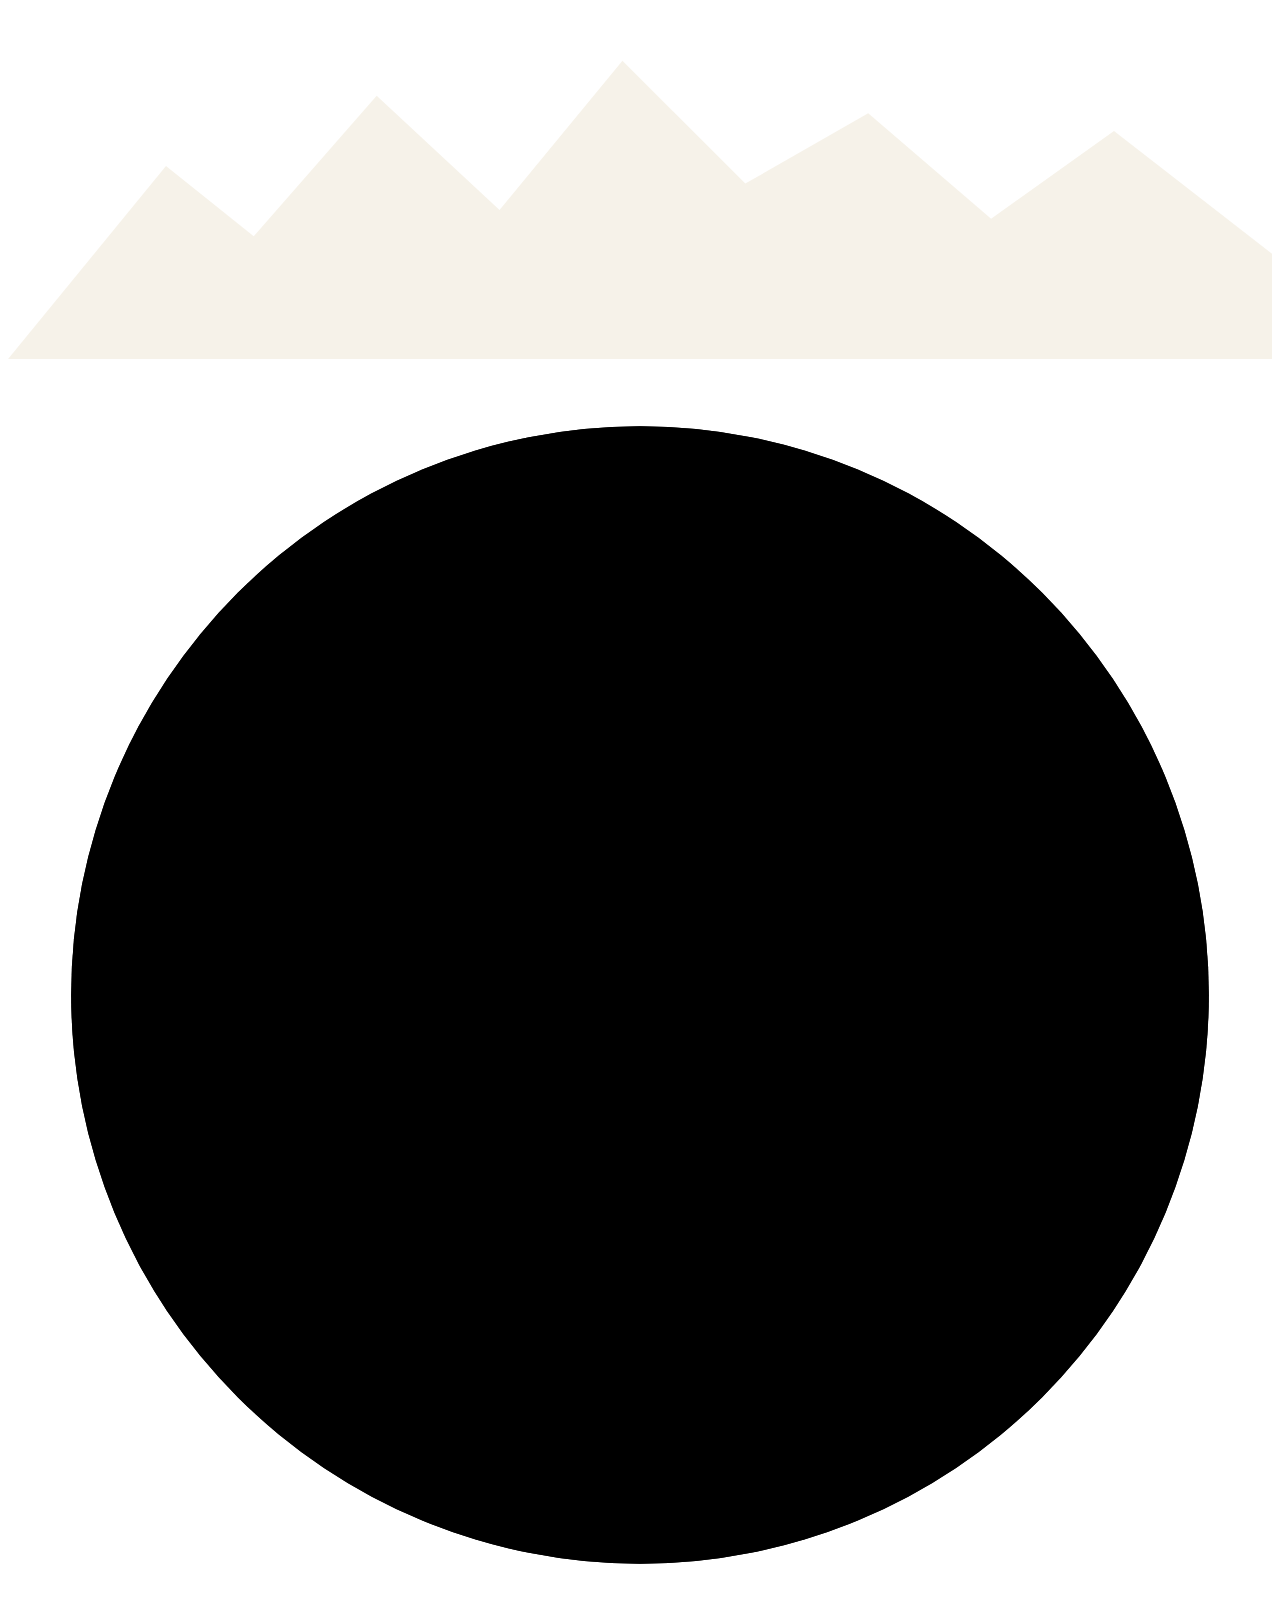
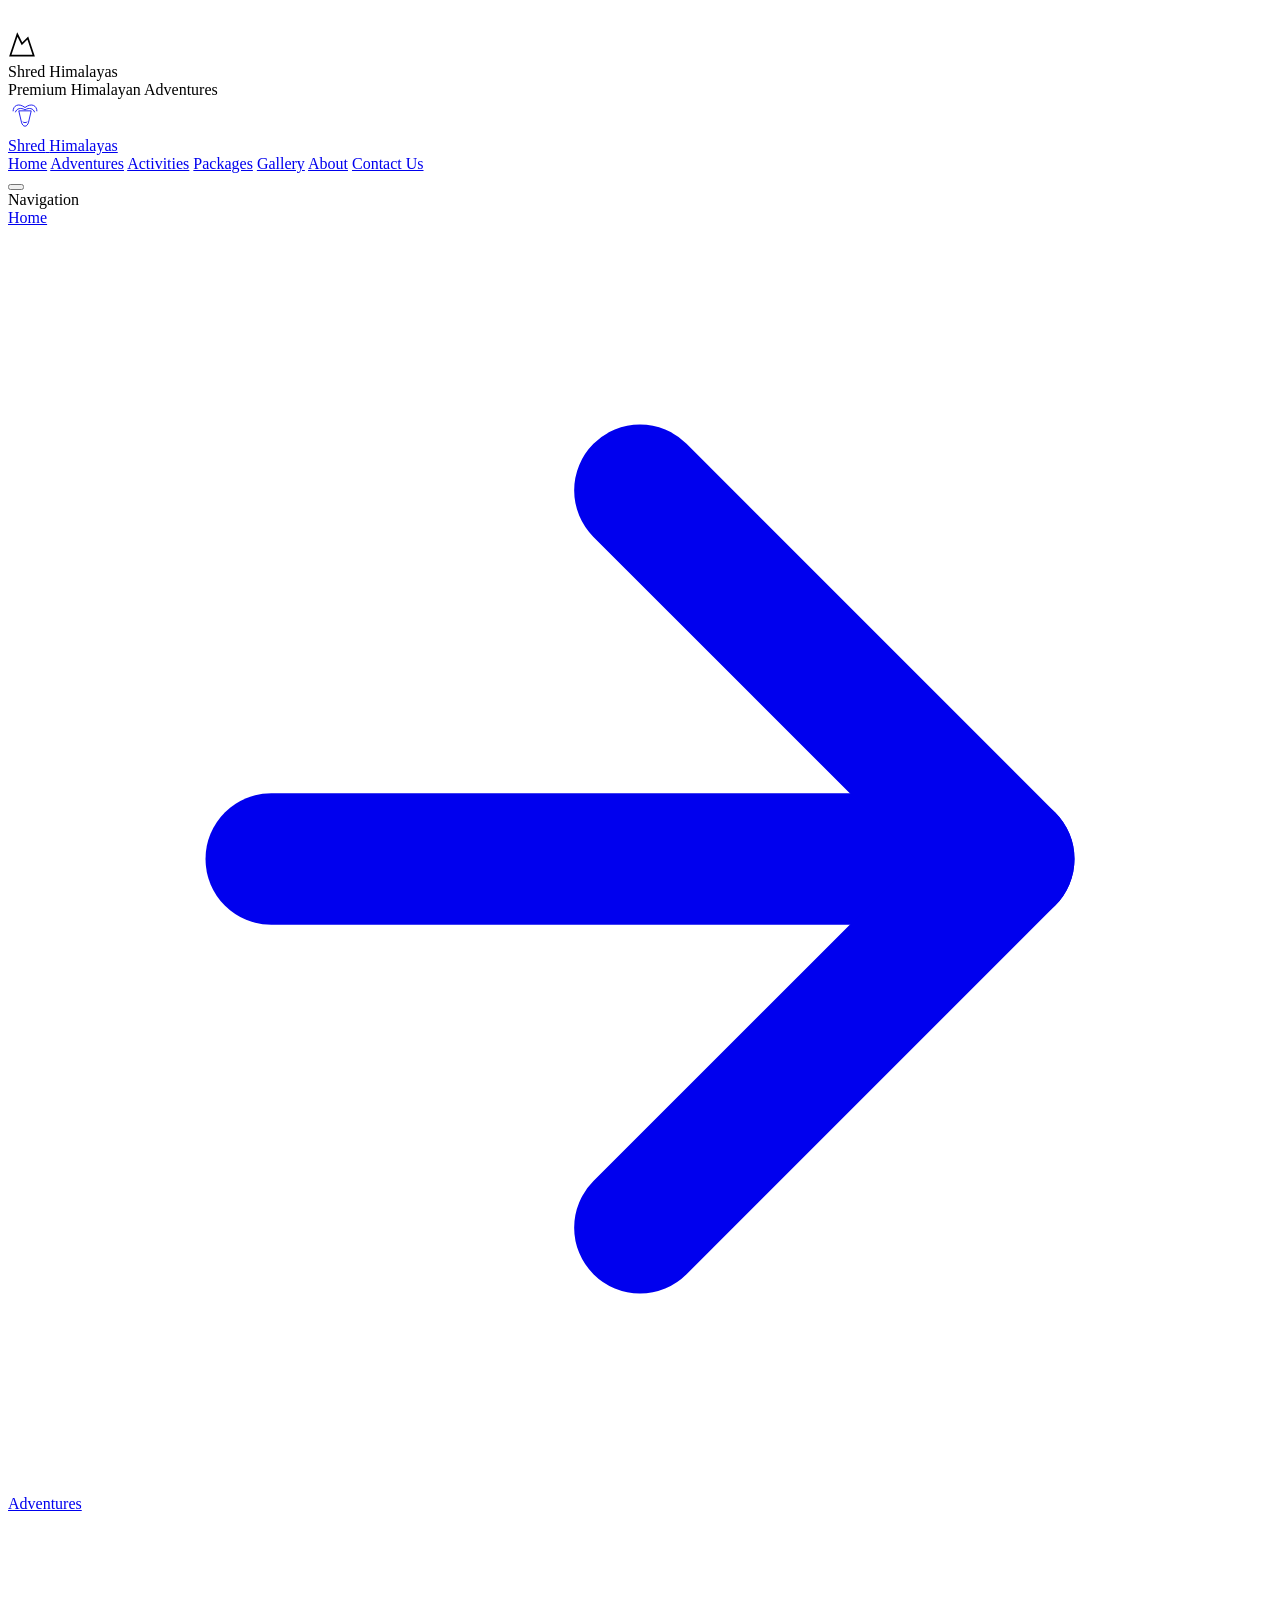
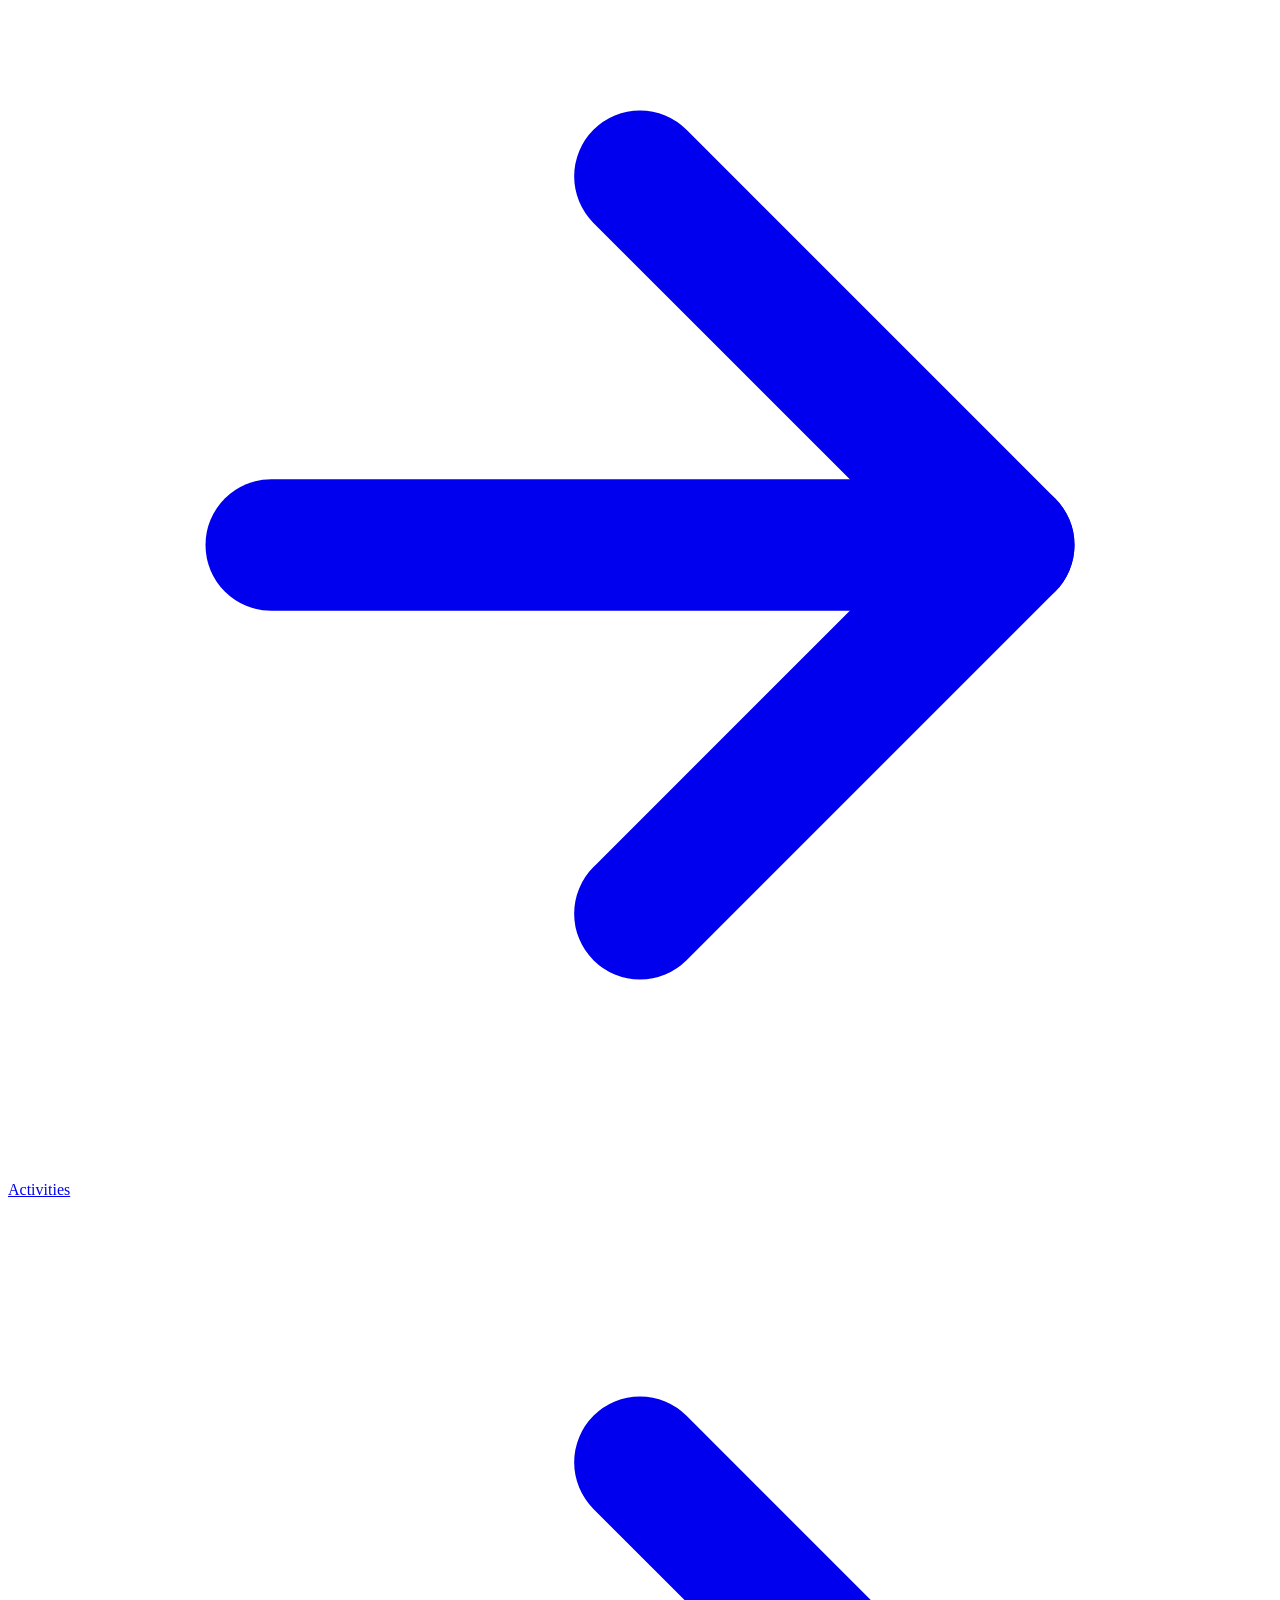
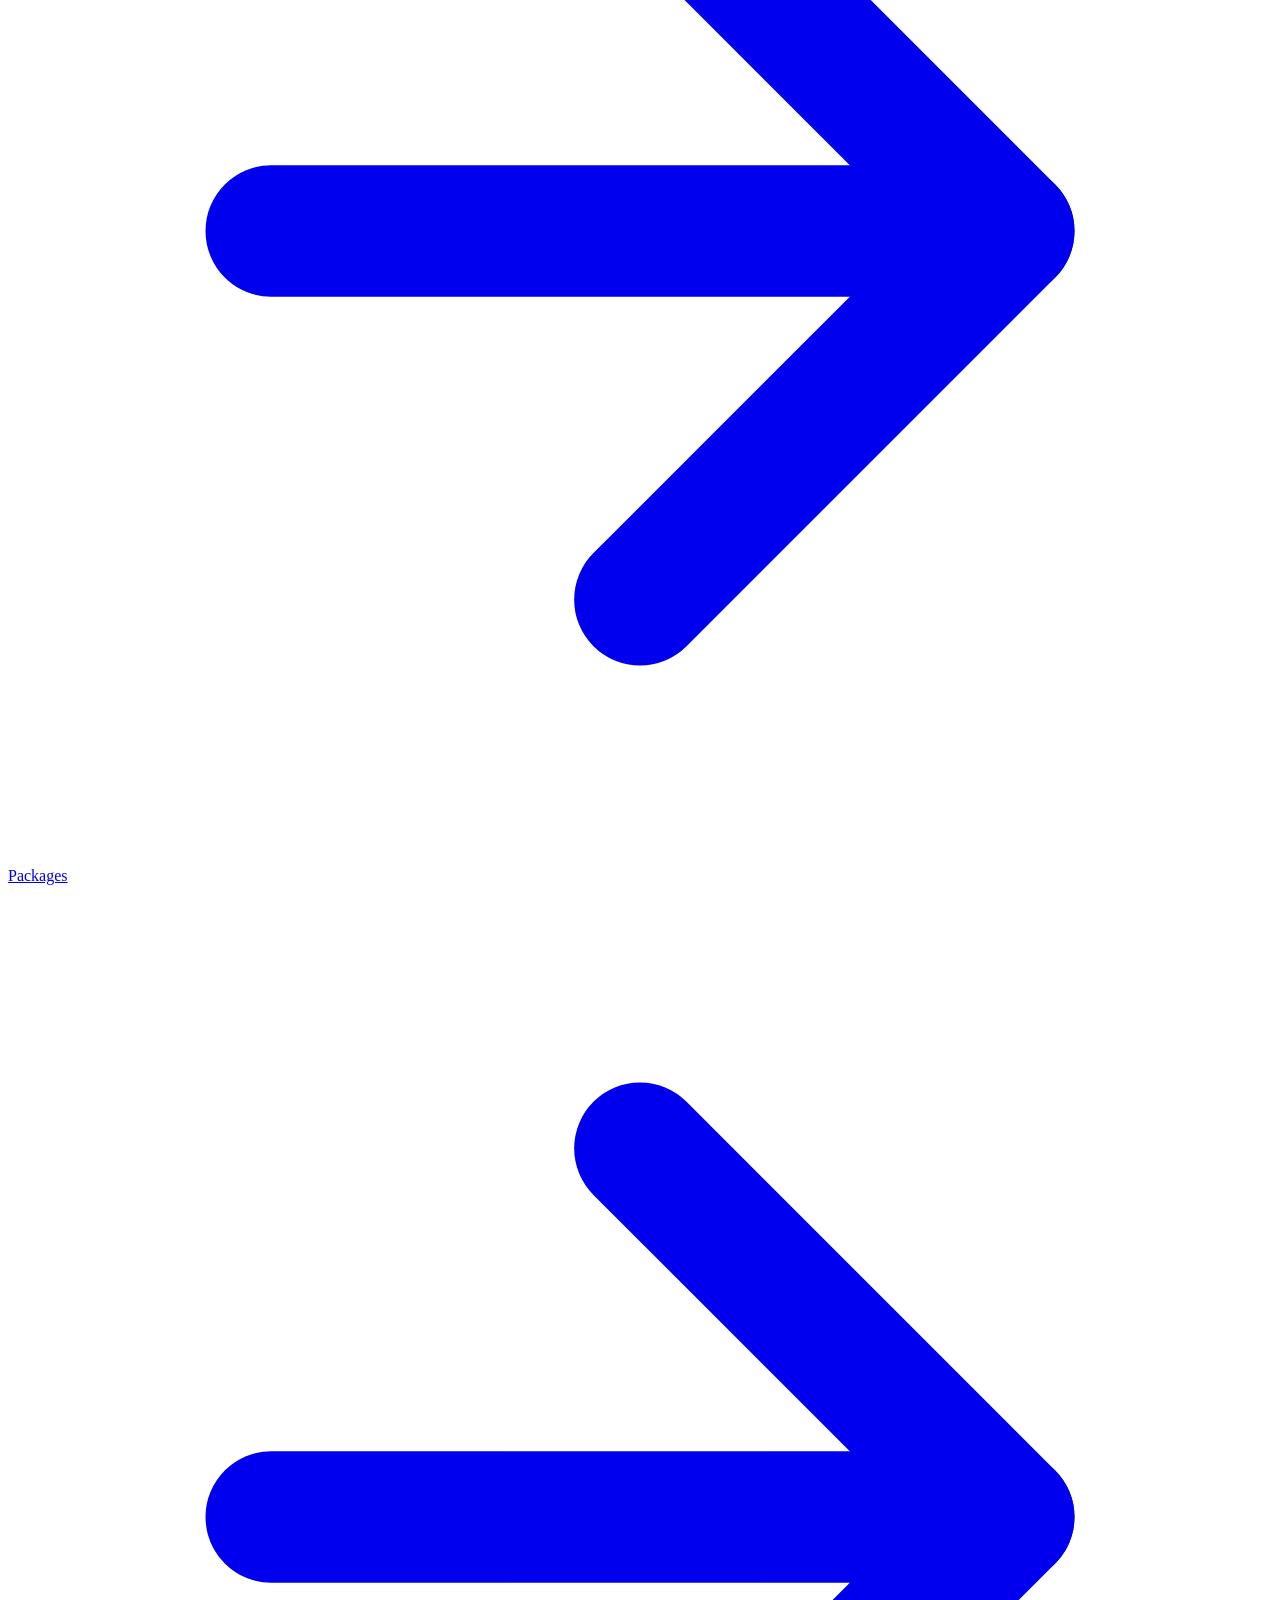
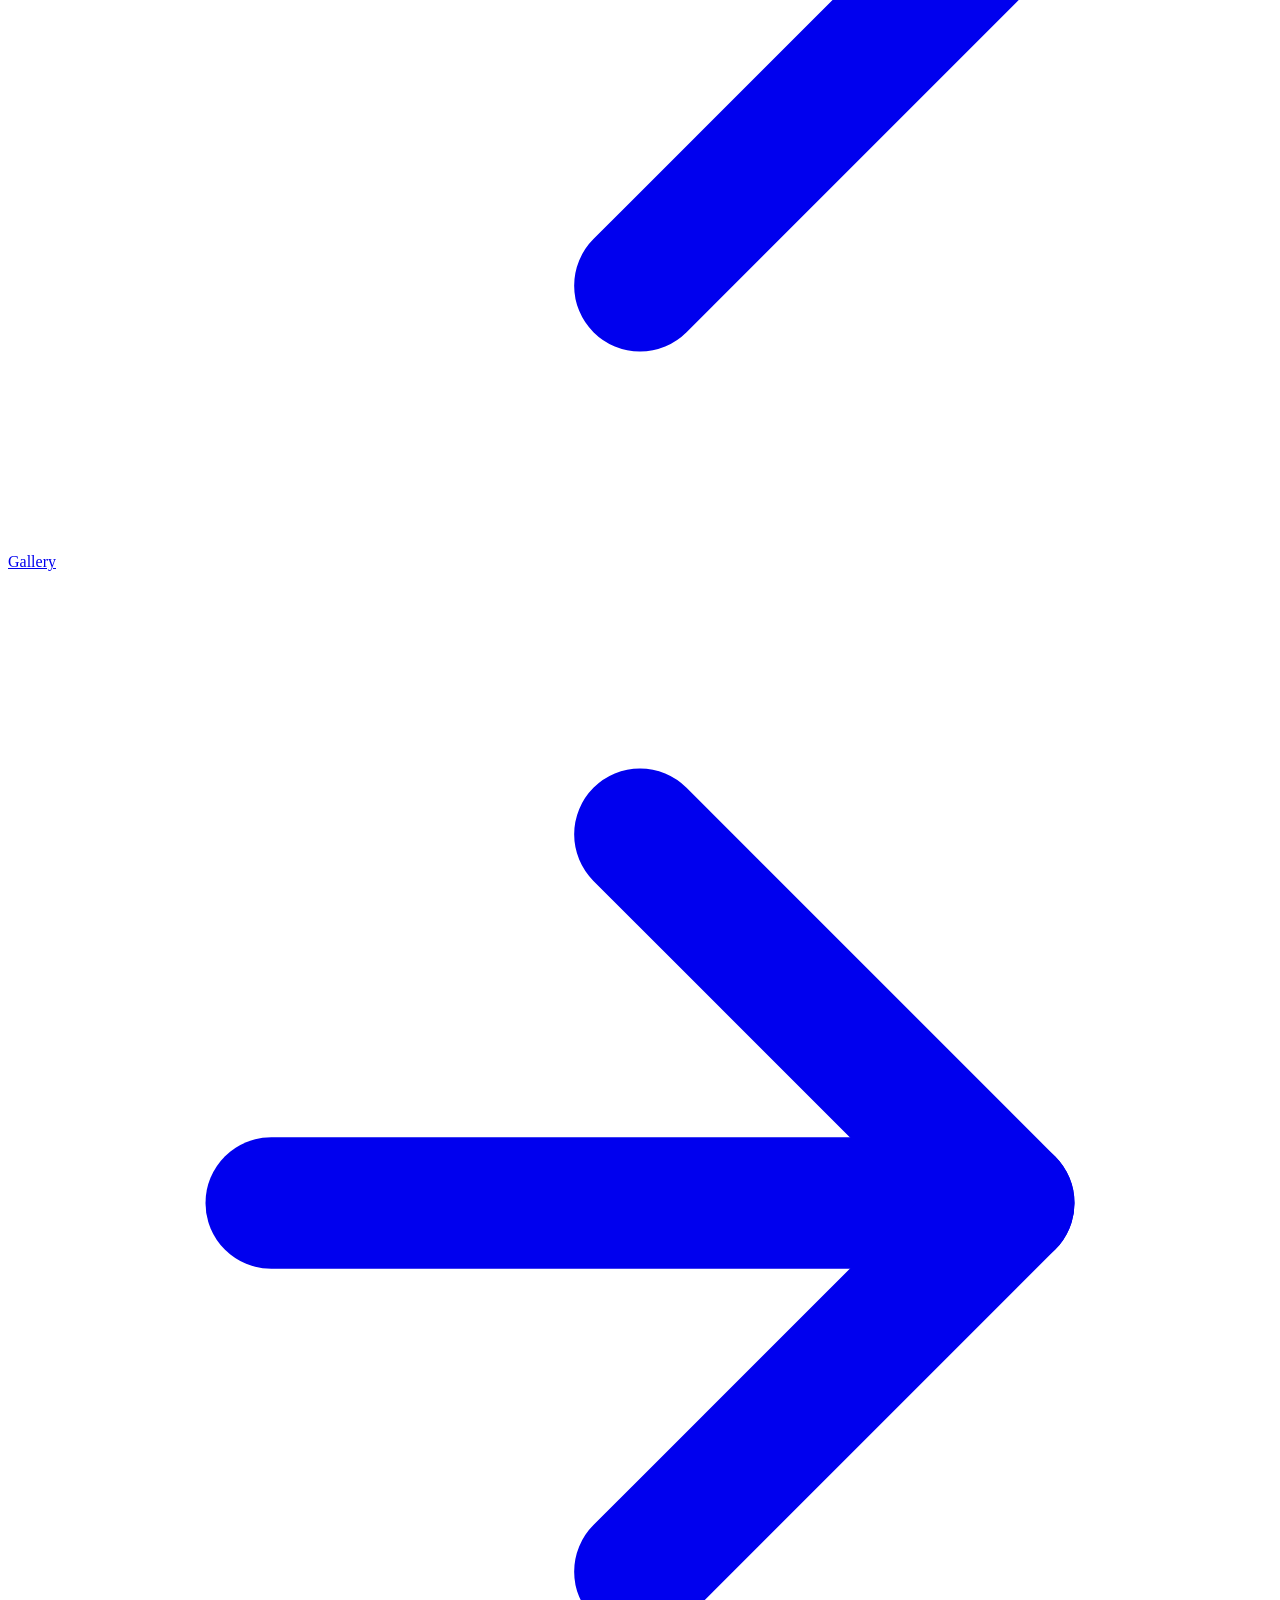
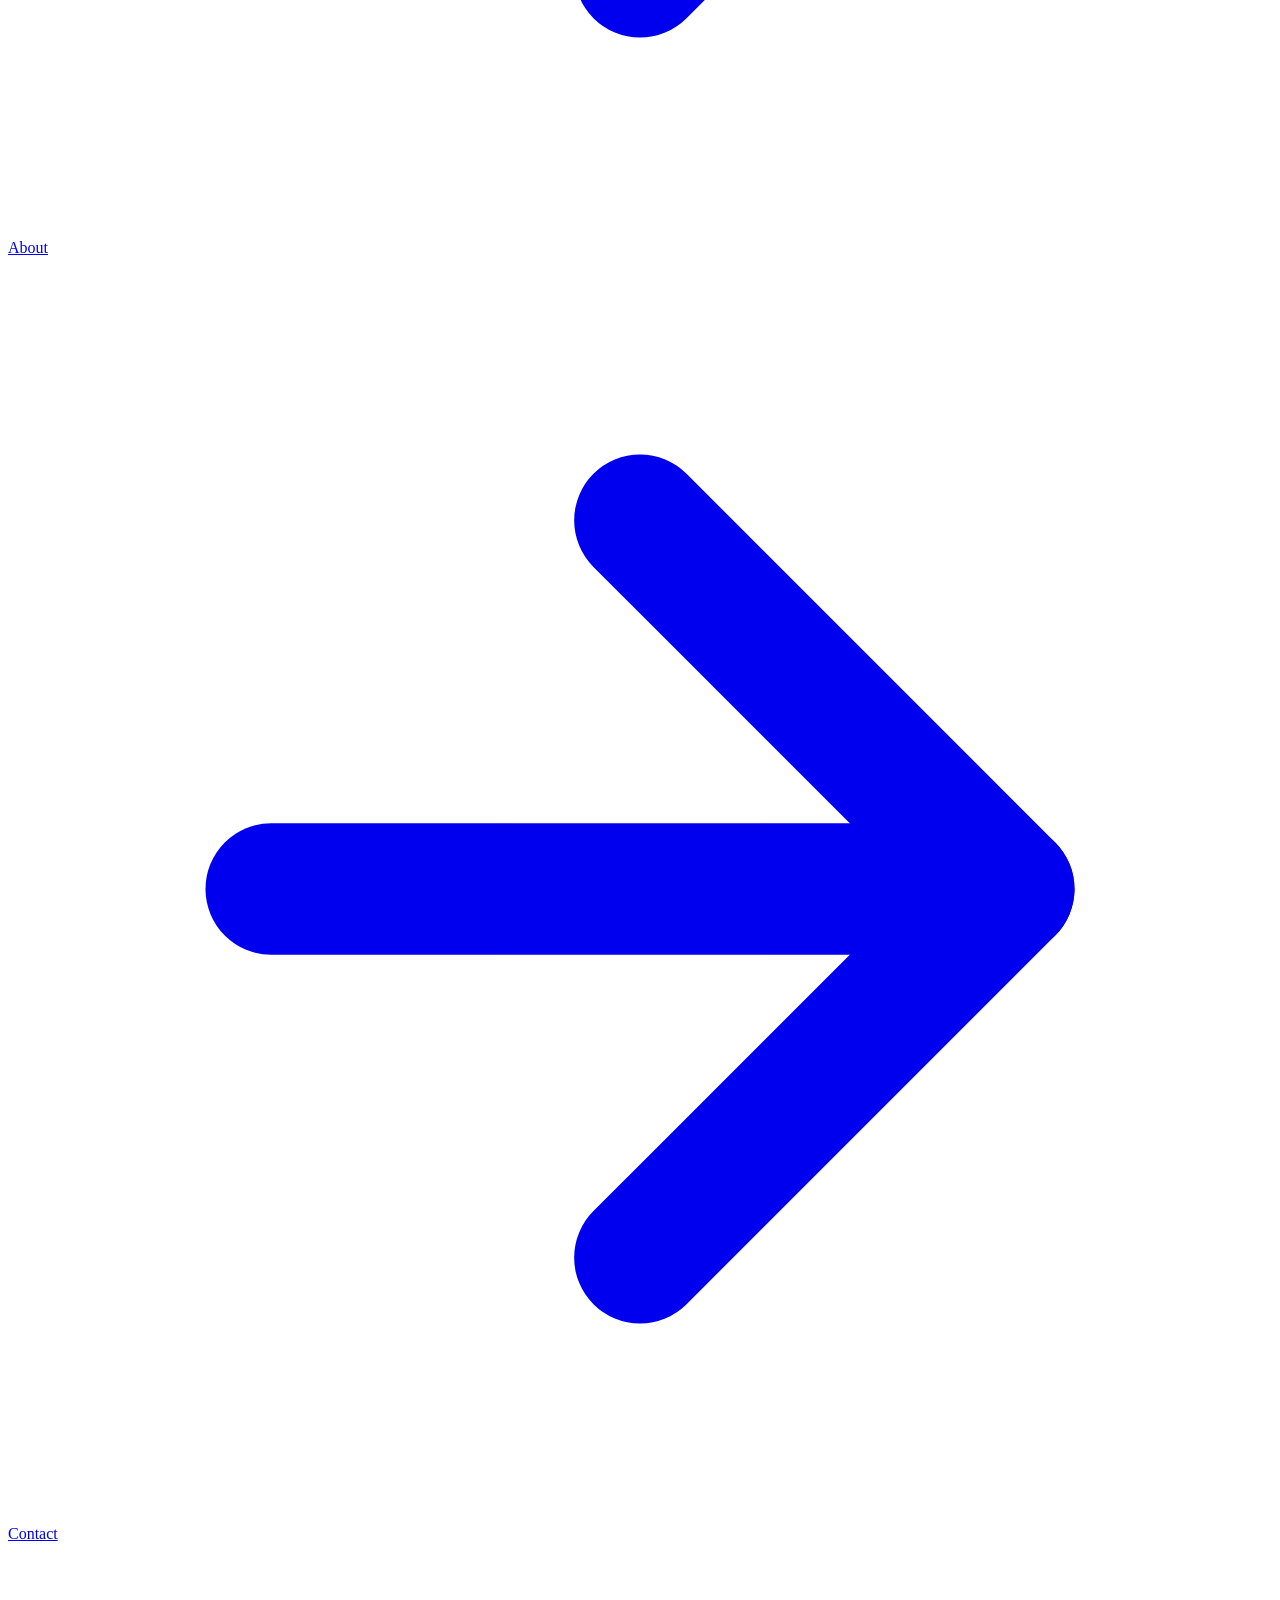
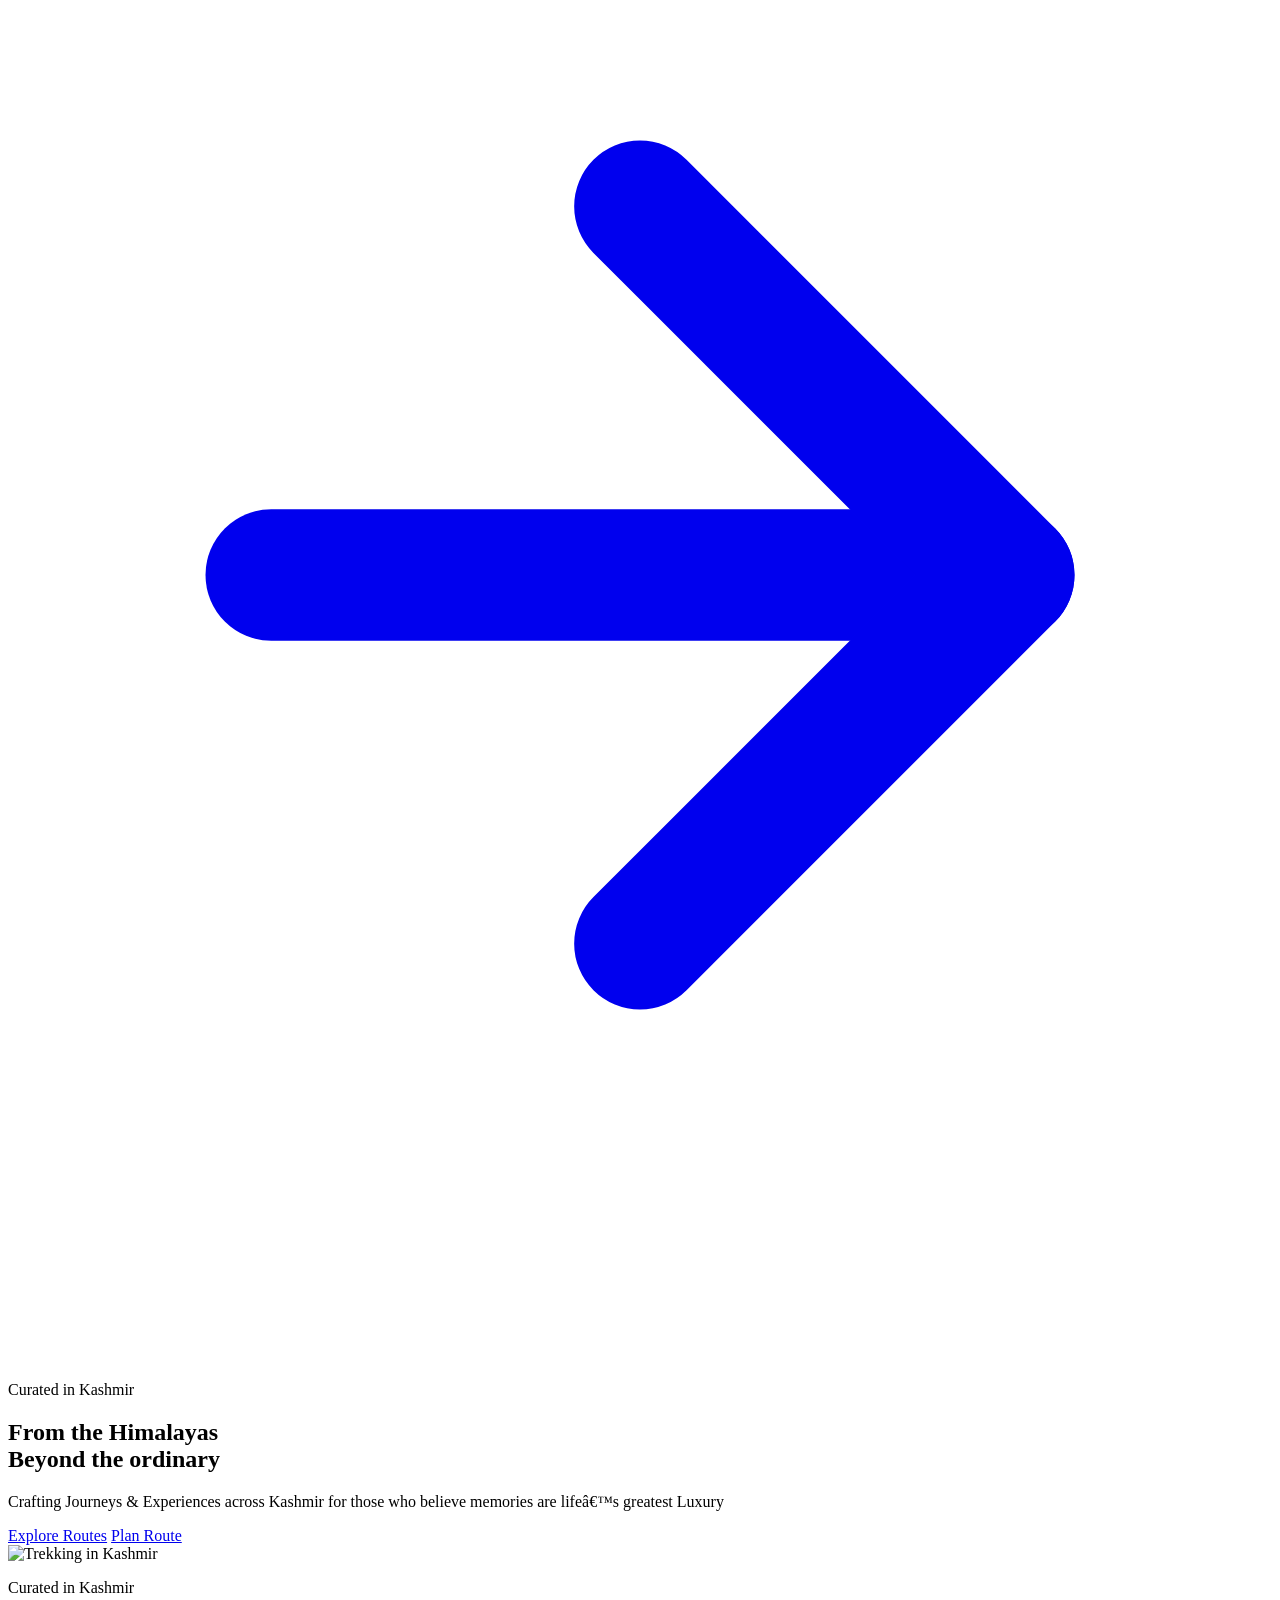
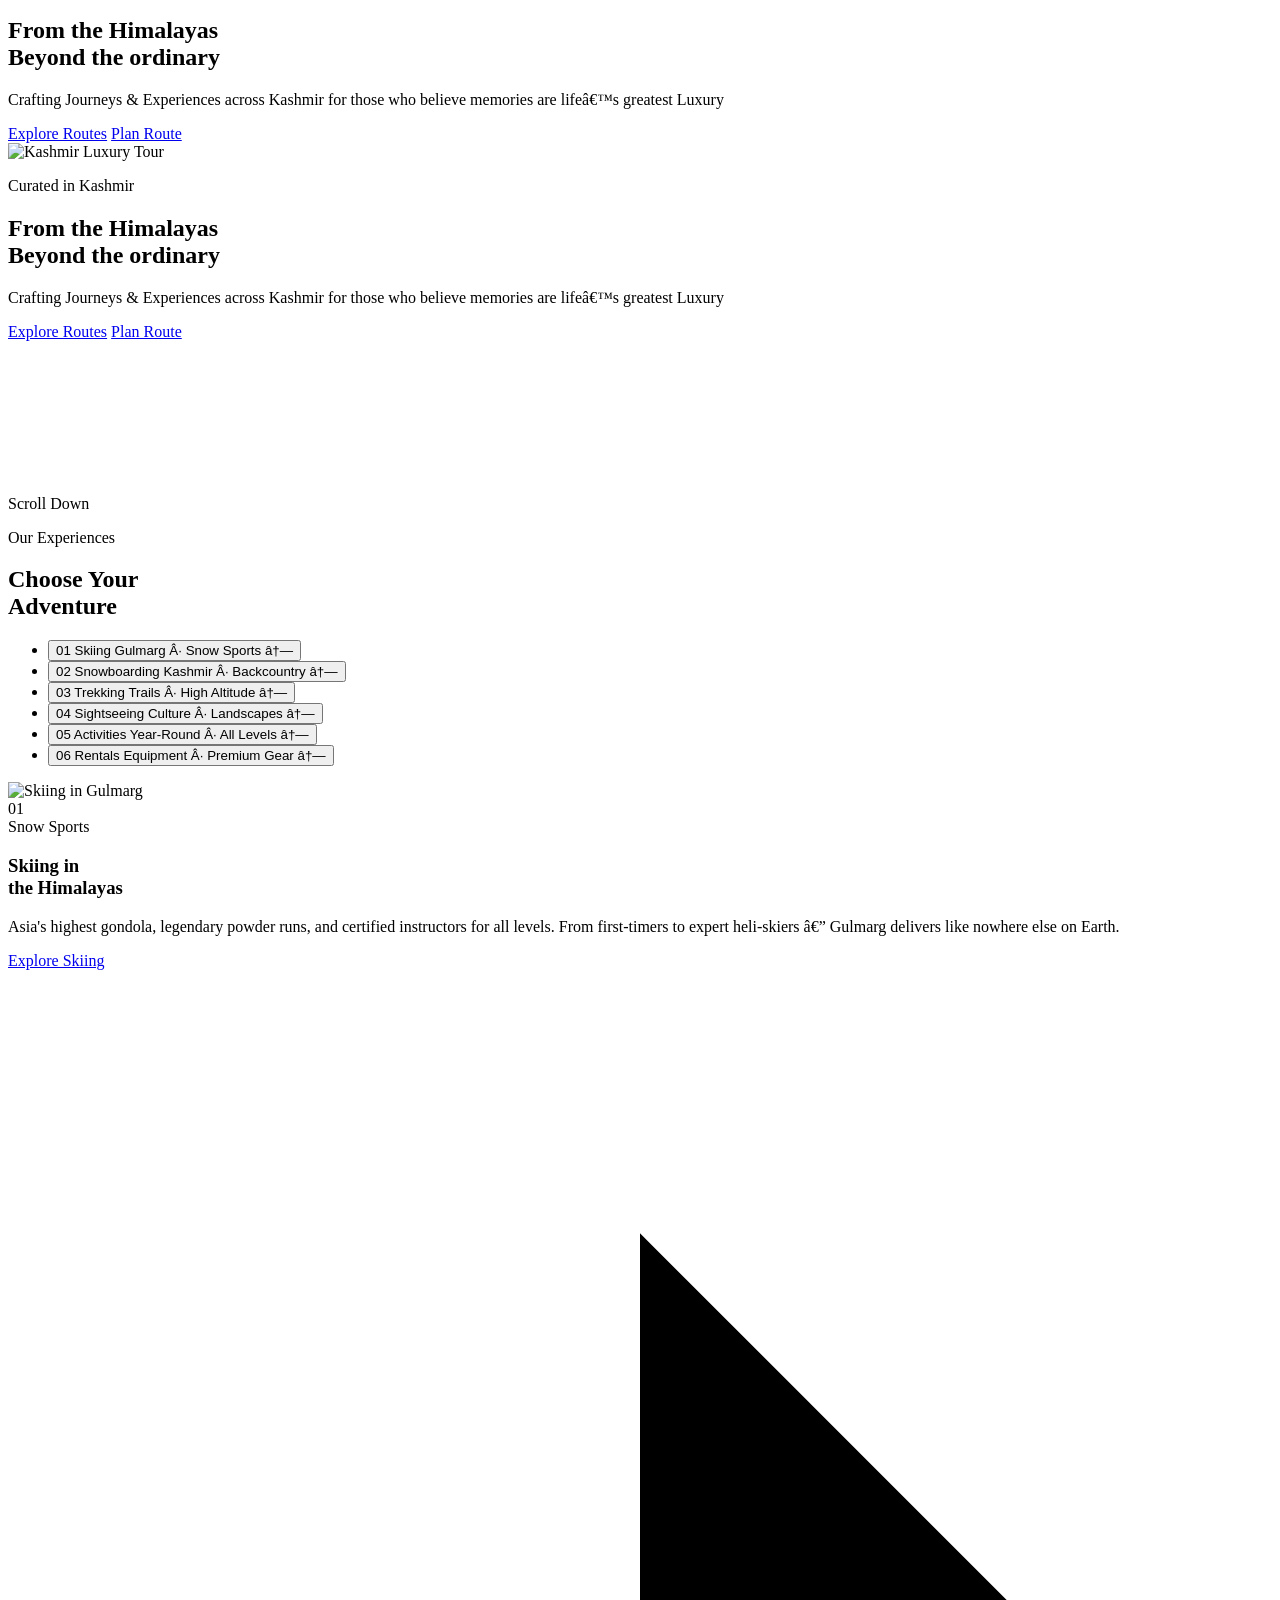
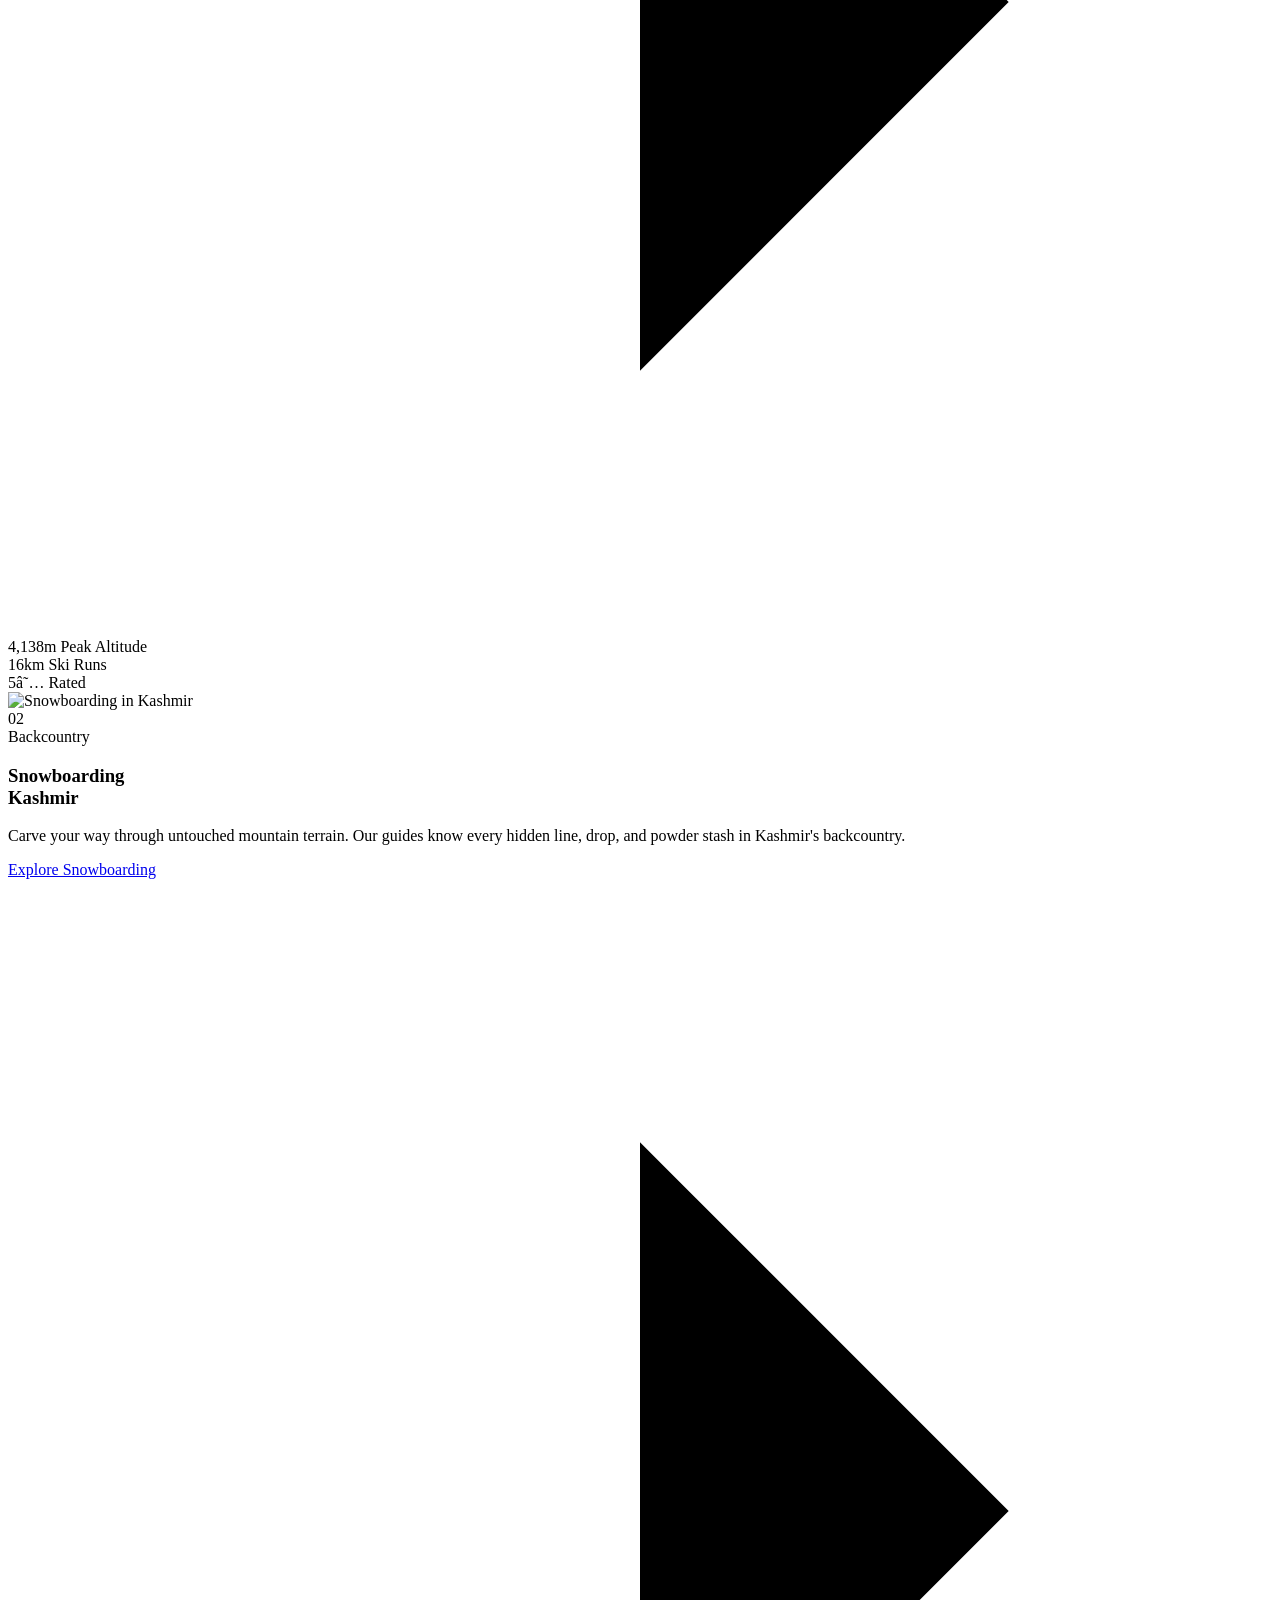
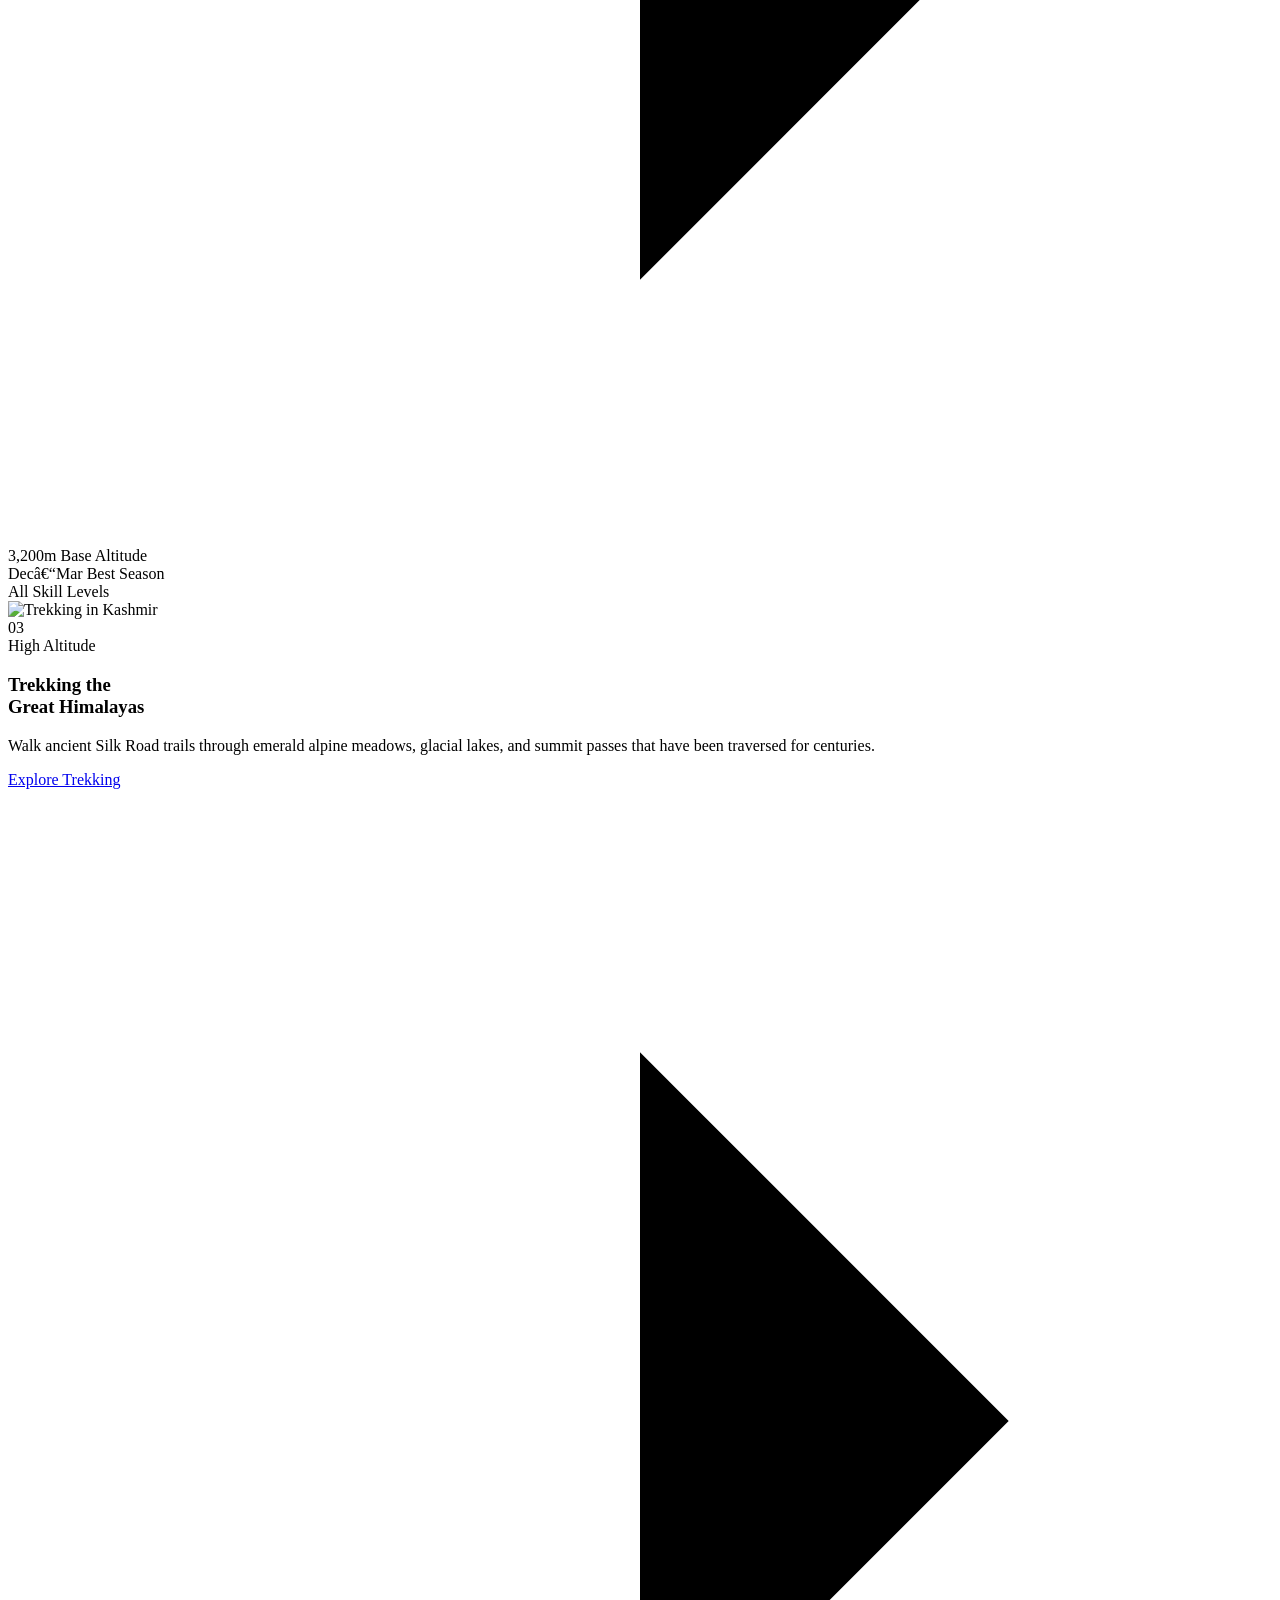
==== index.html @ 48118e27 "fix realtime sync: fix Firestore closure bug, bump cache to v6, add permission denied logging" ====
﻿<!DOCTYPE html>
<html lang="en">

<head>
  <meta charset="UTF-8">
  <meta name="viewport" content="width=device-width, initial-scale=1.0, viewport-fit=cover">
  <title>Shred Himalayas â€” Premium Himalayan Adventures & Ski Experiences</title>
  <meta name="description"
    content="Luxury adventures, ski experiences, treks, and bespoke Himalayan journeys crafted by local experts in Kashmir. Experience the Himalayas beyond the ordinary.">
  <meta name="keywords" content="Kashmir, skiing, Gulmarg, Himalayas, trekking, luxury travel, snowboarding, adventure">

  <!-- Fonts -->
  <link rel="preconnect" href="https://fonts.googleapis.com">
  <link rel="preconnect" href="https://fonts.gstatic.com" crossorigin>
  <link
    href="https://fonts.googleapis.com/css2?family=Cormorant+Garamond:wght@600&family=Inter:wght@400;500&family=Manrope:wght@700&display=swap"
    rel="stylesheet">

  <!-- Stylesheets -->
  <link rel="stylesheet" href="css/fonts.css">
  <link rel="stylesheet" href="css/variables.css?v=5">
  <link rel="stylesheet" href="css/base.css?v=5">

  <link rel="stylesheet" href="css/navbar.css?v=4">
  <link rel="stylesheet" href="css/hero.css?v=20">
  <link rel="stylesheet" href="css/why-choose.css?v=5">
  <link rel="stylesheet" href="css/experiences.css?v=14">
  <link rel="stylesheet" href="css/skiing.css?v=2">
  <link rel="stylesheet" href="css/snowboarding.css">
  <link rel="stylesheet" href="css/trekking.css?v=3">
  <link rel="stylesheet" href="css/activities.css">
  <link rel="stylesheet" href="css/sightseeing.css?v=3">
  <link rel="stylesheet" href="css/packages.css?v=3">
  <link rel="stylesheet" href="css/testimonials.css">
  <link rel="stylesheet" href="css/gallery.css?v=3">
  <link rel="stylesheet" href="css/about.css">
  <link rel="stylesheet" href="css/cta.css?v=3">
  <link rel="stylesheet" href="css/our-team.css?v=1">
  <link rel="stylesheet" href="css/editorial-theme.css?v=2">
  <link rel="stylesheet" href="css/mega-menu.css">
  <link rel="stylesheet" href="css/polish.css?v=16">
  <link rel="stylesheet" href="css/rentals.css?v=15">
  <link rel="stylesheet" href="css/transport.css?v=15">
  <link rel="stylesheet" href="css/cursor.css?v=1">
  <link rel="stylesheet" href="css/chat-popup.css">

  <!-- Favicon -->
  <link rel="icon"
    href="data:image/svg+xml,<svg xmlns='http://www.w3.org/2000/svg' viewBox='0 0 24 24' fill='none' stroke='%232F4F3E' stroke-width='2' stroke-linecap='round' stroke-linejoin='round'><path d='m8 3 4 8 5-5 5 15H2L8 3z'/></svg>">
  <link rel="stylesheet" href="css/footer.css?v=2">
  <link rel="stylesheet" href="css/theme.css?v=3">
  <link rel="stylesheet" href="css/ios-compat.css">
</head>

<body>

  <!-- ===== LUXURY LOADING SCREEN ===== -->
  <div id="sh-loader">
    <!-- Mountain silhouette background -->
    <div class="loader__mountain">
      <svg viewBox="0 0 1440 400" preserveAspectRatio="xMidYMax meet" fill="rgba(196,168,108,0.15)">
        <polygon
          points="0,400 180,180 280,260 420,100 560,230 700,60 840,200 980,120 1120,240 1260,140 1440,280 1440,400" />
      </svg>
    </div>
    <!-- Vertical line -->
    <div class="loader__line"></div>
    <!-- Gold ring progress -->
    <div class="loader__ring-wrap">
      <svg class="loader__ring-svg" viewBox="0 0 100 100">
        <circle class="loader__ring-bg" cx="50" cy="50" r="45" />
        <circle class="loader__ring-progress" cx="50" cy="50" r="45" />
      </svg>
      <div class="loader__icon">
        <svg viewBox="0 0 24 24" width="28" height="28" fill="none" stroke="currentColor" stroke-width="1.5">
          <path d="m8 3 4 8 5-5 5 15H2L8 3z" />
        </svg>
      </div>
    </div>
    <!-- Brand text -->
    <div class="loader__brand">Shred Himalayas</div>
    <div class="loader__sub">Premium Himalayan Adventures</div>
  </div>

  <!-- ===== NAVBAR ===== -->
  <nav class="navbar" id="navbar">
    <div class="navbar__inner">
      <a href="index.html" class="navbar__logo">
        <div class="navbar__logo-icon">
          <svg viewBox="0 0 100 100" class="navbar__yak-logo" width="34" height="34" fill="none" stroke="currentColor"
            stroke-width="2.5" stroke-linecap="round" stroke-linejoin="round">
            <path d="M15 35 C15 20, 30 10, 50 25 C70 10, 85 20, 85 35" />
            <path d="M22 38 C25 28, 38 24, 50 32 C62 24, 75 28, 78 38" />
            <path d="M32 36 L40 70 C42 75, 45 80, 50 80 C55 80, 58 75, 60 70 L68 36 Z" />
            <path d="M44 68 C46 70, 54 70, 56 68" />
          </svg>
        </div>
        <div class="navbar__logo-text">
          <span>Shred</span>
          <span>Himalayas</span>
        </div>
      </a>

      <div class="navbar__links" id="navLinks">
        <a href="index.html" class="navbar__link active">Home</a>
        <a href="adventures.html" class="navbar__link">Adventures</a>
        <a href="activities.html" class="navbar__link">Activities</a>
        <a href="packages.html" class="navbar__link">Packages</a>
        <a href="index.html#gallery" class="navbar__link">Gallery</a>
        <a href="index.html#about" class="navbar__link">About</a>
        <a href="index.html#contact" class="navbar__link">Contact Us</a>
      </div>


      <button class="navbar__toggle" id="navToggle" aria-label="Toggle menu" aria-expanded="false"
        aria-controls="navSheet">
        <span></span><span></span><span></span>
      </button>
    </div>
  </nav>

  <!-- ===== MOBILE NAV BOTTOM-SHEET ===== -->
  <div class="nav-sheet-backdrop" id="navSheetBackdrop"></div>
  <div class="nav-sheet" id="navSheet" role="dialog" aria-modal="true" aria-label="Navigation">
    <div class="nav-sheet__pill"></div>
    <div class="nav-sheet__header">
      <span class="nav-sheet__label">Navigation</span>
    </div>
    <div class="nav-sheet__divider"></div>
    <div class="nav-sheet__grid">
      <a href="index.html" class="nav-sheet__item active">
        Home
        <svg class="nav-sheet__arrow" viewBox="0 0 24 24" fill="none" stroke="currentColor" stroke-width="2.5"
          stroke-linecap="round" stroke-linejoin="round">
          <line x1="5" y1="12" x2="19" y2="12" />
          <polyline points="12 5 19 12 12 19" />
        </svg>
      </a>
      <a href="adventures.html" class="nav-sheet__item">
        Adventures
        <svg class="nav-sheet__arrow" viewBox="0 0 24 24" fill="none" stroke="currentColor" stroke-width="2.5"
          stroke-linecap="round" stroke-linejoin="round">
          <line x1="5" y1="12" x2="19" y2="12" />
          <polyline points="12 5 19 12 12 19" />
        </svg>
      </a>
      <a href="activities.html" class="nav-sheet__item nav-sheet__item--full" id="mobileActivitiesToggle">
        Activities
        <svg class="nav-sheet__arrow" viewBox="0 0 24 24" fill="none" stroke="currentColor" stroke-width="2.5"
          stroke-linecap="round" stroke-linejoin="round">
          <line x1="5" y1="12" x2="19" y2="12" />
          <polyline points="12 5 19 12 12 19" />
        </svg>
      </a>
      <a href="packages.html" class="nav-sheet__item">
        Packages
        <svg class="nav-sheet__arrow" viewBox="0 0 24 24" fill="none" stroke="currentColor" stroke-width="2.5"
          stroke-linecap="round" stroke-linejoin="round">
          <line x1="5" y1="12" x2="19" y2="12" />
          <polyline points="12 5 19 12 12 19" />
        </svg>
      </a>
      <a href="index.html#gallery" class="nav-sheet__item">
        Gallery
        <svg class="nav-sheet__arrow" viewBox="0 0 24 24" fill="none" stroke="currentColor" stroke-width="2.5"
          stroke-linecap="round" stroke-linejoin="round">
          <line x1="5" y1="12" x2="19" y2="12" />
          <polyline points="12 5 19 12 12 19" />
        </svg>
      </a>
      <a href="index.html#about" class="nav-sheet__item">
        About
        <svg class="nav-sheet__arrow" viewBox="0 0 24 24" fill="none" stroke="currentColor" stroke-width="2.5"
          stroke-linecap="round" stroke-linejoin="round">
          <line x1="5" y1="12" x2="19" y2="12" />
          <polyline points="12 5 19 12 12 19" />
        </svg>
      </a>
      <a href="index.html#contact" class="nav-sheet__item">
        Contact
        <svg class="nav-sheet__arrow" viewBox="0 0 24 24" fill="none" stroke="currentColor" stroke-width="2.5"
          stroke-linecap="round" stroke-linejoin="round">
          <line x1="5" y1="12" x2="19" y2="12" />
          <polyline points="12 5 19 12 12 19" />
        </svg>
      </a>
    </div>

  </div>

  <!-- ===== TICKER BAR ===== -->
  <!-- <div class="nav-ticker" aria-hidden="true">
    <div class="nav-ticker__track">
      <span class="nav-ticker__item">+91 91499 74118</span><span class="nav-ticker__dot"></span>
      <span class="nav-ticker__item">loneakash7753@gmai.com</span><span class="nav-ticker__dot"></span>
    </div>
  </div> -->

  <!-- ===== HERO ===== -->

  <section class="hero" id="hero">
    <div class="hero__slider">
      <!-- Slide 1 (Winter Video) -->
      <div class="hero__slide active" data-slide="0">
        <div class="hero__media">
          <video autoplay loop muted playsinline poster="assets/images/hero-mountains.png" class="hero__video">
            <source
              src="https://assets.mixkit.co/videos/preview/mixkit-snowy-mountain-peak-under-blue-sky-41584-large.mp4"
              type="video/mp4">
          </video>
          <div class="hero__overlay"></div>
        </div>
        <div class="hero__content">
          <p class="hero__label">Curated in Kashmir</p>
          <h1 class="hero__title">From the Himalayas<br><span class="hero__title-italic">Beyond the ordinary</span></h1>
          <p class="hero__subtitle">Crafting Journeys &amp; Experiences across Kashmir for those who believe memories are lifeâ€™s greatest Luxury</p>
        </div>
        <div class="hero__buttons">
          <a href="skiing.html" class="btn btn--primary btn--large"><span>Explore Routes</span></a>
          <a href="#packages" class="btn btn--secondary btn--large"><span>Plan Route</span></a>
        </div>
      </div>

      <!-- Slide 2 (Trek Image) -->
      <div class="hero__slide" data-slide="1">
        <div class="hero__media">
          <img src="assets/images/trekking-landscape.png" alt="Trekking in Kashmir" class="hero__image">
          <div class="hero__overlay"></div>
        </div>
        <div class="hero__content">
          <p class="hero__label">Curated in Kashmir</p>
          <h1 class="hero__title">From the Himalayas<br><span class="hero__title-italic">Beyond the ordinary</span></h1>
          <p class="hero__subtitle">Crafting Journeys &amp; Experiences across Kashmir for those who believe memories are lifeâ€™s greatest Luxury</p>
        </div>
        <div class="hero__buttons">
          <a href="treks.html" class="btn btn--primary btn--large"><span>Explore Routes</span></a>
          <a href="#packages" class="btn btn--secondary btn--large"><span>Plan Route</span></a>
        </div>
      </div>

      <!-- Slide 3 (Luxury Image) -->
      <div class="hero__slide" data-slide="2">
        <div class="hero__media">
          <img src="assets/images/sightseeing-dal-lake.png" alt="Kashmir Luxury Tour" class="hero__image">
          <div class="hero__overlay"></div>
        </div>
        <div class="hero__content">
          <p class="hero__label">Curated in Kashmir</p>
          <h1 class="hero__title">From the Himalayas<br><span class="hero__title-italic">Beyond the ordinary</span></h1>
          <p class="hero__subtitle">Crafting Journeys &amp; Experiences across Kashmir for those who believe memories are lifeâ€™s greatest Luxury</p>
        </div>
        <div class="hero__buttons">
          <a href="packages.html" class="btn btn--primary btn--large"><span>Explore Routes</span></a>
          <a href="#packages" class="btn btn--secondary btn--large"><span>Plan Route</span></a>
        </div>
      </div>
    </div>

    <canvas class="hero__snow" id="snowCanvas"></canvas>

    <!-- Slider Controls -->
    <!-- <div class="hero__controls">
      <button class="hero__control hero__control--prev" aria-label="Previous slide">
        <svg viewBox="0 0 24 24" width="20" height="20" fill="none" stroke="currentColor" stroke-width="2" stroke-linecap="round" stroke-linejoin="round"><line x1="19" y1="12" x2="5" y2="12"></line><polyline points="12 19 5 12 12 5"></polyline></svg>
      </button>
      <button class="hero__control hero__control--next" aria-label="Next slide">
        <svg viewBox="0 0 24 24" width="20" height="20" fill="none" stroke="currentColor" stroke-width="2" stroke-linecap="round" stroke-linejoin="round"><line x1="5" y1="12" x2="19" y2="12"></line><polyline points="12 5 19 12 12 19"></polyline></svg>
      </button>
    </div> -->

    <!-- Scroll Down Indicator -->
    <div class="hero__scroll-down">
      <span class="hero__scroll-text">Scroll Down</span>
      <div class="hero__scroll-line"></div>
    </div>
  </section>

  <!-- ===== EXPERIENCES SHOWCASE ===== -->
  <section class="experiences" id="experiences">
    <div class="experiences__layout">

      <!-- Left Sidebar: Navigation -->
      <aside class="experiences__sidebar">
        <div class="experiences__sidebar-header">
          <p class="experiences__sidebar-label">Our Experiences</p>
          <h2 class="experiences__sidebar-title">
            Choose Your<br><span>Adventure</span>
          </h2>
        </div>

        <ul class="experiences__nav" role="tablist" aria-label="Experience categories">
          <li class="experiences__nav-item">
            <button class="experiences__nav-btn is-active" role="tab" aria-selected="true" data-exp="0" id="exp-tab-0"
              aria-controls="exp-panel-0">
              <span class="experiences__nav-num">01</span>
              <span class="experiences__nav-info">
                <span class="experiences__nav-title">Skiing</span>
                <span class="experiences__nav-sub">Gulmarg Â· Snow Sports</span>
              </span>
              <span class="experiences__nav-arrow" aria-hidden="true">â†—</span>
            </button>
          </li>
          <li class="experiences__nav-item">
            <button class="experiences__nav-btn" role="tab" aria-selected="false" data-exp="1" id="exp-tab-1"
              aria-controls="exp-panel-1">
              <span class="experiences__nav-num">02</span>
              <span class="experiences__nav-info">
                <span class="experiences__nav-title">Snowboarding</span>
                <span class="experiences__nav-sub">Kashmir Â· Backcountry</span>
              </span>
              <span class="experiences__nav-arrow" aria-hidden="true">â†—</span>
            </button>
          </li>
          <li class="experiences__nav-item">
            <button class="experiences__nav-btn" role="tab" aria-selected="false" data-exp="2" id="exp-tab-2"
              aria-controls="exp-panel-2">
              <span class="experiences__nav-num">03</span>
              <span class="experiences__nav-info">
                <span class="experiences__nav-title">Trekking</span>
                <span class="experiences__nav-sub">Trails Â· High Altitude</span>
              </span>
              <span class="experiences__nav-arrow" aria-hidden="true">â†—</span>
            </button>
          </li>
          <li class="experiences__nav-item">
            <button class="experiences__nav-btn" role="tab" aria-selected="false" data-exp="3" id="exp-tab-3"
              aria-controls="exp-panel-3">
              <span class="experiences__nav-num">04</span>
              <span class="experiences__nav-info">
                <span class="experiences__nav-title">Sightseeing</span>
                <span class="experiences__nav-sub">Culture Â· Landscapes</span>
              </span>
              <span class="experiences__nav-arrow" aria-hidden="true">â†—</span>
            </button>
          </li>
          <li class="experiences__nav-item">
            <button class="experiences__nav-btn" role="tab" aria-selected="false" data-exp="4" id="exp-tab-4"
              aria-controls="exp-panel-4">
              <span class="experiences__nav-num">05</span>
              <span class="experiences__nav-info">
                <span class="experiences__nav-title">Activities</span>
                <span class="experiences__nav-sub">Year-Round Â· All Levels</span>
              </span>
              <span class="experiences__nav-arrow" aria-hidden="true">â†—</span>
            </button>
          </li>
          <li class="experiences__nav-item">
            <button class="experiences__nav-btn" role="tab" aria-selected="false" data-exp="5" id="exp-tab-5"
              aria-controls="exp-panel-5">
              <span class="experiences__nav-num">06</span>
              <span class="experiences__nav-info">
                <span class="experiences__nav-title">Rentals</span>
                <span class="experiences__nav-sub">Equipment Â· Premium Gear</span>
              </span>
              <span class="experiences__nav-arrow" aria-hidden="true">â†—</span>
            </button>
          </li>
        </ul>
      </aside>

      <!-- Right Stage: Image Panels -->
      <div class="experiences__stage">

        <!-- Panel 01: Skiing -->
        <div class="experiences__panel is-active" role="tabpanel" id="exp-panel-0" aria-labelledby="exp-tab-0">
          <img src="assets/images/skiing-action.png" alt="Skiing in Gulmarg" class="experiences__panel-image"
            loading="eager">
          <div class="experiences__panel-overlay"></div>
          <div class="experiences__panel-overlay-bottom"></div>
          <div class="experiences__panel-bignum" aria-hidden="true">01</div>
          <div class="experiences__panel-content">
            <div class="experiences__panel-tag">Snow Sports</div>
            <h3 class="experiences__panel-heading">Skiing in<br>the Himalayas</h3>
            <p class="experiences__panel-desc">Asia's highest gondola, legendary powder runs, and certified instructors
              for all levels. From first-timers to expert heli-skiers â€” Gulmarg delivers like nowhere else on Earth.</p>
            <div class="experiences__panel-meta">
              <a href="skiing.html" class="experiences__panel-cta">
                Explore Skiing
                <svg class="experiences__panel-cta-icon" viewBox="0 0 24 24">
                  <path d="M5 12h14M12 5l7 7-7 7" />
                </svg>
              </a>
            </div>
            <div class="experiences__panel-stats">
              <div class="experiences__stat">
                <span class="experiences__stat-num">4,138m</span>
                <span class="experiences__stat-label">Peak Altitude</span>
              </div>
              <div class="experiences__stat">
                <span class="experiences__stat-num">16km</span>
                <span class="experiences__stat-label">Ski Runs</span>
              </div>
              <div class="experiences__stat">
                <span class="experiences__stat-num">5â˜…</span>
                <span class="experiences__stat-label">Rated</span>
              </div>
            </div>
          </div>
        </div>

        <!-- Panel 02: Snowboarding -->
        <div class="experiences__panel" role="tabpanel" id="exp-panel-1" aria-labelledby="exp-tab-1">
          <img src="assets/images/snowboarding-action.png" alt="Snowboarding in Kashmir"
            class="experiences__panel-image" loading="lazy">
          <div class="experiences__panel-overlay"></div>
          <div class="experiences__panel-overlay-bottom"></div>
          <div class="experiences__panel-bignum" aria-hidden="true">02</div>
          <div class="experiences__panel-content">
            <div class="experiences__panel-tag">Backcountry</div>
            <h3 class="experiences__panel-heading">Snowboarding<br>Kashmir</h3>
            <p class="experiences__panel-desc">Carve your way through untouched mountain terrain. Our guides know every
              hidden line, drop, and powder stash in Kashmir's backcountry.</p>
            <div class="experiences__panel-meta">
              <a href="adventures.html" class="experiences__panel-cta">
                Explore Snowboarding
                <svg class="experiences__panel-cta-icon" viewBox="0 0 24 24">
                  <path d="M5 12h14M12 5l7 7-7 7" />
                </svg>
              </a>
            </div>
            <div class="experiences__panel-stats">
              <div class="experiences__stat">
                <span class="experiences__stat-num">3,200m</span>
                <span class="experiences__stat-label">Base Altitude</span>
              </div>
              <div class="experiences__stat">
                <span class="experiences__stat-num">Decâ€“Mar</span>
                <span class="experiences__stat-label">Best Season</span>
              </div>
              <div class="experiences__stat">
                <span class="experiences__stat-num">All</span>
                <span class="experiences__stat-label">Skill Levels</span>
              </div>
            </div>
          </div>
        </div>

        <!-- Panel 03: Trekking -->
        <div class="experiences__panel" role="tabpanel" id="exp-panel-2" aria-labelledby="exp-tab-2">
          <img src="assets/images/trekking-landscape.png" alt="Trekking in Kashmir" class="experiences__panel-image"
            loading="lazy">
          <div class="experiences__panel-overlay"></div>
          <div class="experiences__panel-overlay-bottom"></div>
          <div class="experiences__panel-bignum" aria-hidden="true">03</div>
          <div class="experiences__panel-content">
            <div class="experiences__panel-tag">High Altitude</div>
            <h3 class="experiences__panel-heading">Trekking the<br>Great Himalayas</h3>
            <p class="experiences__panel-desc">Walk ancient Silk Road trails through emerald alpine meadows, glacial
              lakes, and summit passes that have been traversed for centuries.</p>
            <div class="experiences__panel-meta">
              <a href="treks.html" class="experiences__panel-cta">
                Explore Trekking
                <svg class="experiences__panel-cta-icon" viewBox="0 0 24 24">
                  <path d="M5 12h14M12 5l7 7-7 7" />
                </svg>
              </a>
            </div>
            <div class="experiences__panel-stats">
              <div class="experiences__stat">
                <span class="experiences__stat-num">12+</span>
                <span class="experiences__stat-label">Trek Routes</span>
              </div>
              <div class="experiences__stat">
                <span class="experiences__stat-num">Junâ€“Oct</span>
                <span class="experiences__stat-label">Best Season</span>
              </div>
              <div class="experiences__stat">
                <span class="experiences__stat-num">5,400m</span>
                <span class="experiences__stat-label">Max Altitude</span>
              </div>
            </div>
          </div>
        </div>

        <!-- Panel 04: Sightseeing -->
        <div class="experiences__panel" role="tabpanel" id="exp-panel-3" aria-labelledby="exp-tab-3">
          <img src="assets/images/sightseeing-dal-lake.png" alt="Sightseeing in Kashmir"
            class="experiences__panel-image" loading="lazy">
          <div class="experiences__panel-overlay"></div>
          <div class="experiences__panel-overlay-bottom"></div>
          <div class="experiences__panel-bignum" aria-hidden="true">04</div>
          <div class="experiences__panel-content">
            <div class="experiences__panel-tag">Culture & Landscapes</div>
            <h3 class="experiences__panel-heading">Sightseeing<br>Kashmir</h3>
            <p class="experiences__panel-desc">From the shimmering Dal Lake to the Mughal Gardens, immerse yourself in
              Kashmir's timeless beauty, living culture, and storied landscapes.</p>
            <div class="experiences__panel-meta">
              <a href="adventures.html" class="experiences__panel-cta">
                Explore Sightseeing
                <svg class="experiences__panel-cta-icon" viewBox="0 0 24 24">
                  <path d="M5 12h14M12 5l7 7-7 7" />
                </svg>
              </a>
            </div>
            <div class="experiences__panel-stats">
              <div class="experiences__stat">
                <span class="experiences__stat-num">20+</span>
                <span class="experiences__stat-label">Landmarks</span>
              </div>
              <div class="experiences__stat">
                <span class="experiences__stat-num">All Year</span>
                <span class="experiences__stat-label">Season</span>
              </div>
              <div class="experiences__stat">
                <span class="experiences__stat-num">Cultural</span>
                <span class="experiences__stat-label">Experience</span>
              </div>
            </div>
          </div>
        </div>

        <!-- Panel 05: Activities -->
        <div class="experiences__panel" role="tabpanel" id="exp-panel-4" aria-labelledby="exp-tab-4">
          <img src="assets/images/activities-winter.png" alt="Winter activities in Kashmir"
            class="experiences__panel-image" loading="lazy">
          <div class="experiences__panel-overlay"></div>
          <div class="experiences__panel-overlay-bottom"></div>
          <div class="experiences__panel-bignum" aria-hidden="true">05</div>
          <div class="experiences__panel-content">
            <div class="experiences__panel-tag">Year-Round Adventures</div>
            <h3 class="experiences__panel-heading">Activities for<br>Every Season</h3>
            <p class="experiences__panel-desc">Snowshoeing, ice fishing, zorbing, and more. Kashmir offers a calendar
              full of thrilling activities whether the mountains are white or green.</p>
            <div class="experiences__panel-meta">
              <a href="adventures.html" class="experiences__panel-cta">
                Explore Activities
                <svg class="experiences__panel-cta-icon" viewBox="0 0 24 24">
                  <path d="M5 12h14M12 5l7 7-7 7" />
                </svg>
              </a>
            </div>
            <div class="experiences__panel-stats">
              <div class="experiences__stat">
                <span class="experiences__stat-num">15+</span>
                <span class="experiences__stat-label">Activities</span>
              </div>
              <div class="experiences__stat">
                <span class="experiences__stat-num">All Year</span>
                <span class="experiences__stat-label">Available</span>
              </div>
              <div class="experiences__stat">
                <span class="experiences__stat-num">Family</span>
                <span class="experiences__stat-label">Friendly</span>
              </div>
            </div>
          </div>
        </div>

        <!-- Panel 06: Rentals -->
        <div class="experiences__panel" role="tabpanel" id="exp-panel-5" aria-labelledby="exp-tab-5">
          <img src="assets/images/rentals-equipment.png" alt="Equipment rentals" class="experiences__panel-image"
            loading="lazy">
          <div class="experiences__panel-overlay"></div>
          <div class="experiences__panel-overlay-bottom"></div>
          <div class="experiences__panel-bignum" aria-hidden="true">06</div>
          <div class="experiences__panel-content">
            <div class="experiences__panel-tag">Premium Gear</div>
            <h3 class="experiences__panel-heading">Top-Tier<br>Equipment Rentals</h3>
            <p class="experiences__panel-desc">Rent premium skis, snowboards, helmets, and mountain gear from our
              fully-stocked base camp. Expert fitting, daily maintenance included.</p>
            <div class="experiences__panel-meta">
              <a href="rentals.html" class="experiences__panel-cta">
                Browse Equipment
                <svg class="experiences__panel-cta-icon" viewBox="0 0 24 24">
                  <path d="M5 12h14M12 5l7 7-7 7" />
                </svg>
              </a>
            </div>
            <div class="experiences__panel-stats">
              <div class="experiences__stat">
                <span class="experiences__stat-num">200+</span>
                <span class="experiences__stat-label">Items Available</span>
              </div>
              <div class="experiences__stat">
                <span class="experiences__stat-num">Daily</span>
                <span class="experiences__stat-label">Maintained</span>
              </div>
              <div class="experiences__stat">
                <span class="experiences__stat-num">Expert</span>
                <span class="experiences__stat-label">Fitting</span>
              </div>
            </div>
          </div>
        </div>

        <!-- Progress Dots -->
        <div class="experiences__dots" aria-hidden="true">
          <button class="experiences__dot is-active" data-exp="0" aria-label="Skiing"></button>
          <button class="experiences__dot" data-exp="1" aria-label="Snowboarding"></button>
          <button class="experiences__dot" data-exp="2" aria-label="Trekking"></button>
          <button class="experiences__dot" data-exp="3" aria-label="Sightseeing"></button>
          <button class="experiences__dot" data-exp="4" aria-label="Activities"></button>
          <button class="experiences__dot" data-exp="5" aria-label="Rentals"></button>
        </div>

      </div><!-- /stage -->
    </div><!-- /layout -->
  </section>

  <!-- ===== WHY CHOOSE ===== -->
  <section class="why-choose" id="why-choose">
    <div class="why-choose__inner">

      <!-- Two-column Header -->
      <div class="why-choose__header">
        <div class="why-choose__header-left">
          <p class="section-label">Why Choose Us</p>
          <h2>Why Choose<br>Shred Himalayas</h2>
        </div>
        <div class="why-choose__header-right">
          <p>We don't just plan trips â€” we craft unforgettable Himalayan stories with the expertise only locals can
            offer.</p>
          <div class="why-choose__header-badge">Trusted since 2017</div>
        </div>
      </div>

      <!-- BENTO GRID -->
      <div class="why-choose__bento">

        <!-- Card 1: Featured â€” Local Expertise (Large Dark) -->
        <div class="wc-card wc-card--featured reveal">
          <div class="wc-card__icon">
            <svg viewBox="0 0 24 24" fill="none" stroke="currentColor" stroke-width="1.5" stroke-linecap="round"
              stroke-linejoin="round">
              <path d="M20 10c0 6-8 12-8 12s-8-6-8-12a8 8 0 0 1 16 0Z" />
              <circle cx="12" cy="10" r="3" />
            </svg>
          </div>
          <span class="wc-card__num">01 â€” Local Expertise</span>
          <h3 class="wc-card__title">Born & Raised<br>in Kashmir</h3>
          <p class="wc-card__desc">Our team knows every hidden trail, secret viewpoint, and local gem. We've been
            navigating these mountains since childhood â€” that's something no guidebook can replicate.</p>
          <!-- <a href="adventures.html" class="wc-card__arrow-link">
            Explore Experiences
            <svg viewBox="0 0 24 24"><path d="M5 12h14M12 5l7 7-7 7"/></svg>
          </a> -->
          <span class="wc-card__watermark" aria-hidden="true">01</span>
        </div>

        <!-- Card 2: Premium Quality (Medium Light) -->
        <div class="wc-card wc-card--medium-light reveal">
          <div class="wc-card__icon">
            <svg viewBox="0 0 24 24" fill="none" stroke="currentColor" stroke-width="1.5" stroke-linecap="round"
              stroke-linejoin="round">
              <path d="M12 2 L15.09 8.26 22 9.27 17 14.14 18.18 21.02 12 17.77 5.82 21.02 7 14.14 2 9.27 8.91 8.26Z" />
            </svg>
          </div>
          <span class="wc-card__num">02 â€” Premium Quality</span>
          <h3 class="wc-card__title">Premium Quality</h3>
          <p class="wc-card__desc">Hand-selected accommodations, premium equipment, and world-class service at every
            step of your journey.</p>
        </div>

        <!-- Card 3: Safety First (Medium Green Tint) -->
        <div class="wc-card wc-card--medium-green reveal">
          <div class="wc-card__icon">
            <svg viewBox="0 0 24 24" fill="none" stroke="currentColor" stroke-width="1.5" stroke-linecap="round"
              stroke-linejoin="round">
              <path d="M12 22s8-4 8-10V5l-8-3-8 3v7c0 6 8 10 8 10z" />
            </svg>
          </div>
          <span class="wc-card__num">03 â€” Safety First</span>
          <h3 class="wc-card__title">Safety First</h3>
          <p class="wc-card__desc">Certified guides, premium safety gear, and comprehensive emergency protocols for
            every adventure.</p>
        </div>

        <!-- Card 4: Luxury Comfort (Tall Dark Green) -->
        <div class="wc-card wc-card--tall-dark reveal">
          <div class="wc-card__icon">
            <svg viewBox="0 0 24 24" fill="none" stroke="currentColor" stroke-width="1.5" stroke-linecap="round"
              stroke-linejoin="round">
              <path d="M3 9l9-7 9 7v11a2 2 0 0 1-2 2H5a2 2 0 0 1-2-2z" />
              <polyline points="9 22 9 12 15 12 15 22" />
            </svg>
          </div>
          <span class="wc-card__num">04 â€” Luxury Comfort</span>
          <h3 class="wc-card__title">Luxury Comfort</h3>
          <p class="wc-card__desc">From boutique mountain lodges to luxury houseboats â€” every stay is a curated
            experience crafted for your comfort.</p>
        </div>

        <!-- Card 5: Personalized Trips (Wide Beige) -->
        <div class="wc-card wc-card--wide-beige reveal">
          <div class="wc-card__icon">
            <svg viewBox="0 0 24 24" fill="none" stroke="currentColor" stroke-width="1.5" stroke-linecap="round"
              stroke-linejoin="round">
              <path d="M16 21v-2a4 4 0 0 0-4-4H6a4 4 0 0 0-4 4v2" />
              <circle cx="9" cy="7" r="4" />
              <path d="M22 21v-2a4 4 0 0 0-3-3.87" />
              <path d="M16 3.13a4 4 0 0 1 0 7.75" />
            </svg>
          </div>
          <span class="wc-card__num">05 â€” Personalized Trips</span>
          <h3 class="wc-card__title">Tailored Just For You</h3>
          <p class="wc-card__desc">No cookie-cutter packages. Every journey is tailored to your preferences, pace, and
            dreams.</p>
        </div>

        <!-- Card 6: Transparent Pricing (Accent Outline â€” Wide) -->
        <div class="wc-card wc-card--accent-outline reveal">
          <div class="wc-card__icon">
            <svg viewBox="0 0 24 24" fill="none" stroke="currentColor" stroke-width="1.5" stroke-linecap="round"
              stroke-linejoin="round">
              <line x1="12" y1="1" x2="12" y2="23" />
              <path d="M17 5H9.5a3.5 3.5 0 0 0 0 7h5a3.5 3.5 0 0 1 0 7H6" />
            </svg>
          </div>
          <span class="wc-card__num">06 â€” Transparent Pricing</span>
          <h3 class="wc-card__title">What You See Is What You Pay</h3>
          <p class="wc-card__desc">Clear pricing with no hidden costs. You see exactly what you pay for â€” premium value,
            always. Our quotes are comprehensive and honest from the first conversation.</p>
          <div class="wc-card__tag">No Hidden Fees Â· Ever</div>
        </div>

        <!-- Card 7: Licensed Company (Small Slate) -->
        <div class="wc-card wc-card--small-slate reveal">
          <div class="wc-card__icon">
            <svg viewBox="0 0 24 24" fill="none" stroke="currentColor" stroke-width="1.5" stroke-linecap="round"
              stroke-linejoin="round">
              <rect x="2" y="7" width="20" height="14" rx="2" ry="2" />
              <path d="M16 21V5a2 2 0 0 0-2-2h-4a2 2 0 0 0-2 2v16" />
            </svg>
          </div>
          <span class="wc-card__num">07</span>
          <h3 class="wc-card__title">Licensed Company</h3>
          <p class="wc-card__desc">Fully licensed, registered & government certified with comprehensive insurance
            coverage.</p>
        </div>

        <!-- Card 8: Handpicked Stays (Small Warm) -->
        <div class="wc-card wc-card--small-warm reveal">
          <div class="wc-card__icon">
            <svg viewBox="0 0 24 24" fill="none" stroke="currentColor" stroke-width="1.5" stroke-linecap="round"
              stroke-linejoin="round">
              <path d="M3 9l9-7 9 7v11a2 2 0 0 1-2 2H5a2 2 0 0 1-2-2z" />
              <path d="M9 22V12h6v10" />
            </svg>
          </div>
          <span class="wc-card__num">08</span>
          <h3 class="wc-card__title">Handpicked Stays</h3>
          <p class="wc-card__desc">Every hotel and homestay is personally vetted for quality, comfort, and authentic
            charm.</p>
        </div>

        <!-- Card 9: 24/7 Support (Gradient) -->
        <div class="wc-card wc-card--gradient reveal">
          <div class="wc-card__icon">
            <svg viewBox="0 0 24 24" fill="none" stroke="currentColor" stroke-width="1.5" stroke-linecap="round"
              stroke-linejoin="round">
              <path
                d="M22 16.92v3a2 2 0 0 1-2.18 2 19.79 19.79 0 0 1-8.63-3.07 19.5 19.5 0 0 1-6-6 19.79 19.79 0 0 1-3.07-8.67A2 2 0 0 1 4.11 2h3a2 2 0 0 1 2 1.72 12.84 12.84 0 0 0 .7 2.81 2 2 0 0 1-.45 2.11L8.09 9.91a16 16 0 0 0 6 6l1.27-1.27a2 2 0 0 1 2.11-.45 12.84 12.84 0 0 0 2.81.7A2 2 0 0 1 22 16.92z" />
            </svg>
          </div>
          <span class="wc-card__num">09</span>
          <h3 class="wc-card__title">24/7 Support</h3>
          <p class="wc-card__desc">Round-the-clock assistance before, during, and after your trip. We're always just a
            call away.</p>
          <div class="wc-card__tag">Always Available</div>
        </div>

      </div><!-- /bento -->

      <!-- Stats Row -->
      <!-- <div class="why-choose__stats">
        <div class="why-choose__stat-card">
          <div class="why-choose__stat-num">2000+</div>
          <div class="why-choose__stat-label">Happy Guests</div>
        </div>
        <div class="why-choose__stat-card">
          <div class="why-choose__stat-num">5â˜…</div>
          <div class="why-choose__stat-label">Google Rating</div>
        </div>
        <div class="why-choose__stat-card">
          <div class="why-choose__stat-num">7+</div>
          <div class="why-choose__stat-label">Years Experience</div>
        </div>
        <div class="why-choose__stat-card">
          <div class="why-choose__stat-num">100%</div>
          <div class="why-choose__stat-label">Certified &amp; Licensed</div>
        </div>
      </div> -->

    </div>
  </section>




  <!-- ===== PACKAGES (Brief Preview) ===== -->
  <section class="packages" id="packages">
    <div class="container">
      <div class="packages__header">
        <p class="section-label">Tour Packages</p>
        <h2 class="section-title split-text">Kashmir <span class="text-gradient">Tour Packages</span></h2>
        <p class="section-subtitle">Meticulously crafted itineraries for unforgettable Himalayan experiences.</p>
      </div>

      <div class="packages__grid">
        <div class="packages__card reveal-scale">
          <img src="assets/images/kashmir-package.png" alt="Luxury Kashmir Tour" class="packages__card-image">
          <div class="packages__card-overlay"></div>
          <div class="packages__card-content">
            <span class="packages__card-tag">Bestseller</span>
            <h3 class="packages__card-title">Luxury Kashmir Tour Package</h3>
            <p class="packages__card-desc">7-night premium itinerary with luxury stays, private guides, and exclusive
              experiences.</p>
            <a href="packages.html" class="btn btn--primary" style="padding: 7px 18px; font-size: 11.5px;"><span>View
                Details</span></a>
          </div>
        </div>
        <div class="packages__card reveal-scale">
          <img src="assets/images/gallery-gulmarg.png" alt="Premium Kashmir Tour" class="packages__card-image">
          <div class="packages__card-overlay"></div>
          <div class="packages__card-content">
            <span class="packages__card-tag">Popular</span>
            <h3 class="packages__card-title">Premium Kashmir Tour</h3>
            <p class="packages__card-desc">5-night carefully curated journey through Kashmir's most iconic destinations.
            </p>
            <a href="packages.html" class="btn btn--primary" style="padding: 7px 18px; font-size: 11.5px;"><span>View
                Details</span></a>
          </div>
        </div>
        <div class="packages__card reveal-scale">
          <img src="assets/images/gallery-sonamarg.png" alt="Kashmir Offbeat Tour" class="packages__card-image">
          <div class="packages__card-overlay"></div>
          <div class="packages__card-content">
            <span class="packages__card-tag">Unique</span>
            <h3 class="packages__card-title">Kashmir Offbeat Tour</h3>
            <p class="packages__card-desc">Explore Kashmir's hidden gems far from the tourist trail â€” untouched
              villages, secret valleys, and pristine wilderness.</p>
            <a href="packages.html" class="btn btn--primary" style="padding: 7px 18px; font-size: 11.5px;"><span>View
                Details</span></a>
          </div>
        </div>
      </div>

      <div class="explore-more">
        <a href="packages.html" class="btn btn--primary btn--large"><span>Explore All Packages â†’</span></a>
      </div>
    </div>
  </section>

  <!-- ===== SIGHTSEEING ===== -->
  <!-- <section class="sightseeing" id="sightseeing">
    <div class="container">
      <div class="sightseeing__header">
        <p class="section-label">Destinations</p>
        <h2 class="section-title split-text">Explore <span class="text-gradient">Kashmir</span></h2>
        <p class="section-subtitle">Click on a destination to discover what makes each place magical.</p>
      </div>

      <div class="sightseeing__map-container" id="kashmirMap">
        <img src="assets/images/hero-mountains.png" alt="Kashmir landscape" class="sightseeing__map-bg">

        <div class="sightseeing__pin sightseeing__pin--gulmarg" data-place="gulmarg">
          <div class="sightseeing__pin-dot"></div>
          <span class="sightseeing__pin-label">Gulmarg</span>
        </div>
        <div class="sightseeing__pin sightseeing__pin--srinagar" data-place="srinagar">
          <div class="sightseeing__pin-dot"></div>
          <span class="sightseeing__pin-label">Srinagar</span>
        </div>
        <div class="sightseeing__pin sightseeing__pin--pahalgam" data-place="pahalgam">
          <div class="sightseeing__pin-dot"></div>
          <span class="sightseeing__pin-label">Pahalgam</span>
        </div>
        <div class="sightseeing__pin sightseeing__pin--sonamarg" data-place="sonamarg">
          <div class="sightseeing__pin-dot"></div>
          <span class="sightseeing__pin-label">Sonamarg</span>
        </div>

        <div class="sightseeing__info-card" id="infoCard">
          <img src="assets/images/gallery-gulmarg.png" alt="" class="sightseeing__info-image" id="infoImage">
          <div>
            <h4 class="sightseeing__info-title" id="infoTitle">Gulmarg</h4>
            <p class="sightseeing__info-desc" id="infoDesc">The "Meadow of Flowers" â€” home to Asia's highest gondola and world-class skiing terrain at 2,650m altitude.</p>
            <a href="#packages" class="btn btn--primary" style="padding: 8px 20px; font-size: 12px;"><span>Explore Packages</span></a>
          </div>
          <button class="sightseeing__info-close" id="infoClose">âœ•</button>
        </div>
      </div>
    </div>
  </section> -->

  <!-- ===== RENTALS ===== -->
  <section class="rentals" id="rentals">
    <div class="container">
      <div class="rentals__header">
        <p class="section-label">Gear Up</p>
        <h2 class="section-title split-text">Premium <span class="text-gradient">Equipment Rentals</span></h2>
        <p class="section-subtitle">Top-quality gear for every adventure â€” maintained to the highest standards.</p>
      </div>

      <div class="rentals__grid" id="rentals-grid">
        <a href="rental.html?tab=0" class="rentals__card reveal">
          <div class="rentals__card-icon">
            <svg viewBox="0 0 24 24" width="32" height="32" fill="none" stroke="currentColor" stroke-width="1.5"
              stroke-linecap="round" stroke-linejoin="round">
              <path d="M4 17h16M7 14l-3 3 3 3M17 14l3 3-3 3M8 8a4 4 0 1 1 8 0v4H8V8z" />
            </svg>
          </div>
          <h4 class="rentals__card-title">Ski Rental</h4>
          <p class="rentals__card-desc">Premium skis, boots, poles & helmets from top brands.</p>
        </a>
        <a href="rental.html?tab=1" class="rentals__card reveal">
          <div class="rentals__card-icon">
            <svg viewBox="0 0 24 24" width="32" height="32" fill="none" stroke="currentColor" stroke-width="1.5"
              stroke-linecap="round" stroke-linejoin="round">
              <rect x="3" y="9" width="18" height="6" rx="2" />
              <path d="m7 12 2-2 2 2-2 2zm6 0 2-2 2 2-2 2z" />
            </svg>
          </div>
          <h4 class="rentals__card-title">Snowboard Rental</h4>
          <p class="rentals__card-desc">All-mountain & powder boards with bindings and boots.</p>
        </a>
        <a href="rental.html?tab=2" class="rentals__card reveal">
          <div class="rentals__card-icon">
            <svg viewBox="0 0 24 24" width="32" height="32" fill="none" stroke="currentColor" stroke-width="1.5"
              stroke-linecap="round" stroke-linejoin="round">
              <path d="M4 4v12a4 4 0 0 0 4 4h12M8 12h12M16 8h4" />
            </svg>
          </div>
          <h4 class="rentals__card-title">Trekking Rental</h4>
          <p class="rentals__card-desc">Backpacks, tents, sleeping bags & trekking poles.</p>
        </a>
        <a href="rental.html?tab=3" class="rentals__card rentals__card--coming-soon reveal">
          <span class="rentals__card-badge">Coming Soon</span>
          <div class="rentals__card-icon">
            <svg viewBox="0 0 24 24" width="32" height="32" fill="none" stroke="currentColor" stroke-width="1.5"
              stroke-linecap="round" stroke-linejoin="round">
              <circle cx="5.5" cy="17.5" r="2.5" />
              <circle cx="18.5" cy="17.5" r="2.5" />
              <path d="M15 6a1 1 0 1 0 0-2 1 1 0 0 0 0 2zm-3 5.5L8.5 7.5h-3m10 4.5h-5.5L8 16h10.5z" />
            </svg>
          </div>
          <h4 class="rentals__card-title">MTB Rental</h4>
          <p class="rentals__card-desc">Mountain bikes for Himalayan trail riding adventures.</p>
        </a>
      </div>
    </div>
  </section>

  <!-- ===== TRANSPORT ===== -->
  <section class="transport" id="transport">
    <div class="transport__bg">
      <img src="assets/images/luxury-transport.png" alt="">
      <div class="transport__bg-overlay"></div>
    </div>
    <div class="transport__inner container">
      <div class="transport__header">
        <p class="section-label">Transportation</p>
        <h2 class="section-title split-text">Travel In <span class="text-gradient">Premium Comfort</span></h2>
        <p class="section-subtitle">Luxury vehicles and professional drivers for seamless mountain transfers.</p>
      </div>

      <div class="transport__grid">
        <a href="travel.html?tab=0" class="transport__card reveal">
          <div class="transport__card-icon">
            <svg viewBox="0 0 24 24" width="32" height="32" fill="none" stroke="currentColor" stroke-width="1.5"
              stroke-linecap="round" stroke-linejoin="round">
              <path d="M22 2 11 13M22 2l-7 20-4-9-9-4Z" />
            </svg>
          </div>
          <h4 class="transport__card-title">Airport Transfers</h4>
          <p class="transport__card-desc">Seamless pickup and drop at Srinagar Airport</p>
        </a>
        <a href="travel.html?tab=1" class="transport__card reveal">
          <div class="transport__card-icon">
            <svg viewBox="0 0 24 24" width="32" height="32" fill="none" stroke="currentColor" stroke-width="1.5"
              stroke-linecap="round" stroke-linejoin="round">
              <path
                d="M19 17h2c.6 0 1-.4 1-1v-3c0-.9-.7-1.7-1.5-1.9C18.7 10.6 16 10 16 10s-1.3-1.4-2.2-2.3c-.5-.4-1.1-.7-1.8-.7H5c-.6 0-1.1.4-1.4.9l-1.4 2.9A3.7 3.7 0 0 0 2 12.5V16c0 .6.4 1 1 1h2" />
              <circle cx="7" cy="17" r="2" />
              <circle cx="17" cy="17" r="2" />
            </svg>
          </div>
          <h4 class="transport__card-title">Private Cabs</h4>
          <p class="transport__card-desc">Dedicated vehicles with experienced mountain drivers</p>
        </a>
        <a href="travel.html?tab=2" class="transport__card reveal">
          <div class="transport__card-icon">
            <svg viewBox="0 0 24 24" width="32" height="32" fill="none" stroke="currentColor" stroke-width="1.5"
              stroke-linecap="round" stroke-linejoin="round">
              <rect x="2" y="5" width="20" height="12" rx="2" />
              <path d="M7 17h10M4 9h16M14 5v12" />
            </svg>
          </div>
          <h4 class="transport__card-title">Group Transport</h4>
          <p class="transport__card-desc">Tempo Travellers and coaches for large groups</p>
        </a>
        <a href="travel.html?tab=3" class="transport__card reveal">
          <div class="transport__card-icon">
            <svg viewBox="0 0 24 24" width="32" height="32" fill="none" stroke="currentColor" stroke-width="1.5"
              stroke-linecap="round" stroke-linejoin="round">
              <path
                d="M2 13h20M5 13V8h9l2 3h4c.6 0 1 .4 1 1v3a1 1 0 0 1-1 1h-2a2 2 0 0 1-4 0H9a2 2 0 0 1-4 0H3a1 1 0 0 1-1-1v-2Z" />
            </svg>
          </div>
          <h4 class="transport__card-title">Luxury Transport</h4>
          <p class="transport__card-desc">Premium SUVs and luxury sedans for VIP travel</p>
        </a>
      </div>
    </div>
  </section>




  <!-- ===== GALLERY ===== -->
  <section class="gallery" id="gallery">
    <div class="container">
      <div class="gallery__header">
        <p class="section-label">Gallery</p>
        <h2 class="section-title split-text">Captured <span class="text-gradient">Moments</span></h2>
        <p class="section-subtitle">A glimpse of the beauty that awaits you in Kashmir.</p>
      </div>

      <div class="gallery__masonry" id="galleryMasonry">
        <div class="gallery__item">
          <img src="assets/images/gallery-skiing.jpg" alt="Powder Skiing in Gulmarg" loading="lazy">
          <div class="gallery__item-overlay"><span class="gallery__item-label">Powder Skiing</span></div>
        </div>
        <div class="gallery__item">
          <img src="assets/images/gallery-church.jpg" alt="St. Mary's Church Gulmarg" loading="lazy">
          <div class="gallery__item-overlay"><span class="gallery__item-label">St. Mary's Church</span></div>
        </div>
        <div class="gallery__item">
          <img src="assets/images/gallery-lake.jpg" alt="Alpine Lake Trekking" loading="lazy">
          <div class="gallery__item-overlay"><span class="gallery__item-label">Alpine Lakes</span></div>
        </div>
        <div class="gallery__item">
          <img src="assets/images/gallery-golf.jpg" alt="Golfing in Gulmarg" loading="lazy">
          <div class="gallery__item-overlay"><span class="gallery__item-label">Golfing in Gulmarg</span></div>
        </div>
        <div class="gallery__item">
          <img src="assets/images/gallery-valley.jpg" alt="Beautiful Gurez Valley" loading="lazy">
          <div class="gallery__item-overlay"><span class="gallery__item-label">Gurez Valley</span></div>
        </div>
      </div>
    </div>

    <!-- Lightbox -->
    <div class="gallery__lightbox" id="lightbox">
      <img src="" alt="Gallery preview" id="lightboxImage">
      <button class="gallery__lightbox-close" id="lightboxClose">âœ•</button>
    </div>
  </section>

  <!-- ===== ABOUT ===== -->
  <section class="about" id="about">
    <div class="container">
      <div class="about__layout" id="about-container">
        <!-- Dynamic content rendered by SHData.renderAbout() -->
      </div>
    </div>
  </section>

  <!-- ===== CTA (Interactive Split Enquiry Form) ===== -->
  <!-- <section class="cta" id="contact">
     <div class="cta__container container">
      <div class="cta__grid">
       
        <div class="cta__image-side">
          <img src="assets/images/mountain-sunset-cta.png" alt="Majestic Kashmir Sunset">
          <div class="cta__image-overlay"></div>
          <div class="cta__image-content">
            <span class="cta__image-tag">Bespoke Expeditions</span>
            <h3 class="cta__image-title">Discover Kashmir Beyond the Ordinary</h3>
            <p class="cta__image-desc">From untracked powder fields in Gulmarg to pristine alpine lakes in Sonamarg, let
              local experts craft your ultimate Himalayan escape.</p>
          </div>
        </div>

       
        <div class="cta__form-side">
          <p class="section-label" style="margin-bottom: var(--space-3);">Start Your Journey</p>
          <h2 class="cta__title">Your Himalayan Story <span class="text-gradient">Begins Here</span></h2>
          <p class="cta__subtitle">Let us craft a bespoke adventure that you'll remember forever.</p>

          <form class="cta__form" id="ctaEnquiryForm">
            <div class="cta__form-row">
              <input type="text" placeholder="Your Name" required class="cta__input" name="name">
              <input type="tel" placeholder="Phone Number" required class="cta__input" name="phone">
            </div>
            <div class="cta__form-row">
              <select class="cta__input cta__select" name="adventure" required>
                <option value="" disabled selected>Select Adventure</option>
                <option value="Skiing & Snowboarding">Skiing & Snowboarding</option>
                <option value="Backcountry Heliskiing">Backcountry Heliskiing</option>
                <option value="Kashmir Great Lakes Trek">Kashmir Great Lakes Trek</option>
                <option value="Bespoke Tour Package">Bespoke Tour Package</option>
              </select>
              <input type="date" placeholder="Preferred Date" class="cta__input" name="date">
            </div>
            <div class="cta__form-row full">
              <textarea placeholder="Tell us about your dream trip (e.g. group size, custom requirements)..."
                class="cta__input cta__textarea" name="message" rows="3"></textarea>
            </div>
            <button type="submit" class="btn btn--primary btn--large cta__submit">
              <span>Send Inquiry via WhatsApp</span>
            </button>
          </form>

      
          <div class="cta__direct-contact">
            <span class="cta__direct-label">Or Contact Us Directly:</span>
            <div class="cta__direct-buttons">
              <a href="https://wa.me/919149974118" target="_blank"
                class="btn cta__direct-btn cta__direct-btn--whatsapp">
                <svg viewBox="0 0 24 24" fill="currentColor" width="16" height="16">
                  <path
                    d="M17.472 14.382c-.297-.149-1.758-.867-2.03-.967-.273-.099-.471-.148-.67.15-.197.297-.767.966-.94 1.164-.173.199-.347.223-.644.075-.297-.15-1.255-.463-2.39-1.475-.883-.788-1.48-1.761-1.653-2.059-.173-.297-.018-.458.13-.606.134-.133.298-.347.446-.52.149-.174.198-.298.298-.497.099-.198.05-.371-.025-.52-.075-.149-.669-1.612-.916-2.207-.242-.579-.487-.5-.669-.51-.173-.008-.371-.01-.57-.01-.198 0-.52.074-.792.372-.272.297-1.04 1.016-1.04 2.479 0 1.462 1.065 2.875 1.213 3.074.149.198 2.096 3.2 5.077 4.487.709.306 1.262.489 1.694.625.712.227 1.36.195 1.871.118.571-.085 1.758-.719 2.006-1.413.248-.694.248-1.289.173-1.413-.074-.124-.272-.198-.57-.347m-5.421 7.403h-.004a9.87 9.87 0 01-5.031-1.378l-.361-.214-3.741.982.998-3.648-.235-.374a9.86 9.86 0 01-1.51-5.26c.001-5.45 4.436-9.884 9.888-9.884 2.64 0 5.122 1.03 6.988 2.898a9.825 9.825 0 012.893 6.994c-.003 5.45-4.437 9.884-9.885 9.884m8.413-18.297A11.815 11.815 0 0012.05 0C5.495 0 .16 5.335.157 11.892c0 2.096.547 4.142 1.588 5.945L.057 24l6.305-1.654a11.882 11.882 0 005.683 1.448h.005c6.554 0 11.89-5.335 11.893-11.893a11.821 11.821 0 00-3.48-8.413Z" />
                </svg>
                <span>WhatsApp Chat</span>
              </a>
              <a href="tel:+919149974118" class="btn cta__direct-btn cta__direct-btn--call">
                <svg viewBox="0 0 24 24" fill="none" stroke="currentColor" stroke-width="2" width="16" height="16">
                  <path
                    d="M22 16.92v3a2 2 0 0 1-2.18 2 19.79 19.79 0 0 1-8.63-3.07 19.5 19.5 0 0 1-6-6 19.79 19.79 0 0 1-3.07-8.67A2 2 0 0 1 4.11 2h3a2 2 0 0 1 2 1.72 12.84 12.84 0 0 0 .7 2.81 2 2 0 0 1-.45 2.11L8.09 9.91a16 16 0 0 0 6 6l1.27-1.27a2 2 0 0 1 2.11-.45 12.84 12.84 0 0 0 2.81.7A2 2 0 0 1 22 16.92z" />
                </svg>
                <span>Call Us Now</span>
              </a>
            </div>
          </div>
        </div>
      </div>
    </div> 
  </section> -->

  <!-- ===== OUR TEAM SECTION ===== -->
  <section class="our-team" id="our-team">
    <div class="container">
      <div class="our-team__header-wrap">
        <div class="our-team__header">
          <p class="section-label">Local Experts</p>
          <h2 class="our-team__title">Meet Our <span class="text-gradient">Himalayan Team</span></h2>
          <p class="our-team__subtitle">Passionate Kashmiri mountaineers, certified ski instructors, and backcountry guides dedicated to making your Himalayan journey unforgettable.</p>
        </div>
        <div class="our-team__nav-btns">
          <button class="our-team__nav-btn" onclick="document.getElementById('team-cards-container').scrollBy({left: -260, behavior: 'smooth'})" aria-label="Scroll team left">
            <svg viewBox="0 0 24 24" fill="none" stroke="currentColor" stroke-width="2.5" stroke-linecap="round" stroke-linejoin="round"><path d="M15 18l-6-6 6-6"/></svg>
          </button>
          <button class="our-team__nav-btn" onclick="document.getElementById('team-cards-container').scrollBy({left: 260, behavior: 'smooth'})" aria-label="Scroll team right">
            <svg viewBox="0 0 24 24" fill="none" stroke="currentColor" stroke-width="2.5" stroke-linecap="round" stroke-linejoin="round"><path d="M9 18l6-6-6-6"/></svg>
          </button>
        </div>
      </div>
      <div class="our-team__grid" id="team-cards-container">
        <!-- Populated dynamically via SHData.renderTeam -->
      </div>
    </div>
  </section>

  <section class="cta" id="contact">
    <div class="container" id="contact-card-container">
      <!-- Populated dynamically via SHData.renderContact -->
    </div>
  </section>
  <script>
    document.addEventListener('DOMContentLoaded', function () {
      document.getElementById('ctaEnquiryForm')?.addEventListener('submit', function (e) {
        e.preventDefault();
        const name = this.elements.name.value;
        const phone = this.elements.phone.value;
        const adv = this.elements.adventure.value;
        const date = this.elements.date.value;
        const msg = this.elements.message.value;

        const waText = `Hi Shred Himalayas! I'd like to book an adventure:\n\n` +
          `â€¢ Name: ${name}\n` +
          `â€¢ Phone: ${phone}\n` +
          `â€¢ Adventure: ${adv}\n` +
          `â€¢ Date: ${date || 'Flexible'}\n` +
          `â€¢ Message: ${msg || 'No specific requests'}`;

        window.open(`https://wa.me/919149974118?text=${encodeURIComponent(waText)}`, '_blank');
      });
    });
  </script>

  <!-- ===== FOOTER ===== -->
  <footer class="footer" id="footer">
    <div class="container">
      <div class="footer__top">
        <div class="footer__brand">
          <div class="footer__logo">
            <div class="footer__logo-icon"><svg viewBox="0 0 24 24" width="24" height="24" fill="none"
                stroke="currentColor" stroke-width="2" stroke-linecap="round" stroke-linejoin="round"
                style="display:inline-block; vertical-align:middle;">
                <path d="m8 3 4 8 5-5 5 15H2L8 3z" />
              </svg></div>
            <div>Shred Himalayas</div>
          </div>
          <p class="footer__brand-desc">Premium Himalayan adventures crafted by local experts. Experience Kashmir beyond
            the ordinary.</p>
          <div class="footer__socials">
            <a href="#" class="footer__social-link" aria-label="Instagram"><svg viewBox="0 0 24 24" width="18"
                height="18" fill="none" stroke="currentColor" stroke-width="2" stroke-linecap="round"
                stroke-linejoin="round" style="display:inline-block; vertical-align:middle;">
                <rect x="2" y="2" width="20" height="20" rx="5" ry="5" />
                <path d="M16 11.37A4 4 0 1 1 12.63 8 4 4 0 0 1 16 11.37zM17.5 6.5h.01" />
              </svg></a>
            <a href="#" class="footer__social-link" aria-label="YouTube"><svg viewBox="0 0 24 24" width="18" height="18"
                fill="none" stroke="currentColor" stroke-width="2" stroke-linecap="round" stroke-linejoin="round"
                style="display:inline-block; vertical-align:middle;">
                <polygon points="5 3 19 12 5 21 5 3" />
              </svg></a>
            <a href="#" class="footer__social-link" aria-label="Facebook"><svg viewBox="0 0 24 24" width="18"
                height="18" fill="none" stroke="currentColor" stroke-width="2" stroke-linecap="round"
                stroke-linejoin="round" style="display:inline-block; vertical-align:middle;">
                <path d="M18 2h-3a5 5 0 0 0-5 5v3H7v4h3v8h4v-8h3l1-4h-4V7a1 1 0 0 1 1-1h3z" />
              </svg></a>
            <a href="#" class="footer__social-link" aria-label="Twitter"><svg viewBox="0 0 24 24" width="18" height="18"
                fill="none" stroke="currentColor" stroke-width="2" stroke-linecap="round" stroke-linejoin="round"
                style="display:inline-block; vertical-align:middle;">
                <path
                  d="M23 3a10.9 10.9 0 0 1-3.14 1.53 4.48 4.48 0 0 0-7.86 3v1A10.66 10.66 0 0 1 3 4s-4 9 5 13a11.64 11.64 0 0 1-7 2c9 5 20 0 20-11.5a4.5 4.5 0 0 0-.08-.83A7.72 7.72 0 0 0 23 3z" />
              </svg></a>
          </div>
          <div class="footer__policy-links" style="display: flex; gap: var(--space-4); margin-top: var(--space-3); flex-wrap: wrap;">
            <a href="javascript:void(0);" onclick="openPolicyModal('privacy'); return false;" class="footer__bottom-link" data-policy="privacy">Privacy Policy</a>
            <a href="javascript:void(0);" onclick="openPolicyModal('terms'); return false;" class="footer__bottom-link" data-policy="terms">Terms of Service</a>
            <a href="javascript:void(0);" onclick="openPolicyModal('cancellation'); return false;" class="footer__bottom-link" data-policy="cancellation">Cancellation Policy</a>
          </div>
        </div>

        <div class="footer__column">
          <h5 class="footer__column-title">Quick Links</h5>
          <div class="footer__links">
            <a href="#" class="footer__link">Home</a>
            <a href="#about" class="footer__link">About Us</a>
            <a href="#gallery" class="footer__link">Gallery</a>
            <a href="#contact" class="footer__link">Contact</a>
          </div>
        </div>

        <div class="footer__column">
          <h5 class="footer__column-title">Experiences</h5>
          <div class="footer__links">
            <a href="skiing.html" class="footer__link">Skiing</a>
            <a href="skiing.html#snowboarding" class="footer__link">Snowboarding</a>
            <a href="treks.html" class="footer__link">Trekking</a>
            <a href="#sightseeing" class="footer__link">Sightseeing</a>
            <a href="#rentals" class="footer__link">Rentals</a>
          </div>
        </div>

        <div class="footer__column">
          <h5 class="footer__column-title">Packages</h5>
          <div class="footer__links">
            <a href="packages.html" class="footer__link">Luxury Tour</a>
            <a href="packages.html" class="footer__link">Premium Tour</a>
            <a href="packages.html" class="footer__link">Offbeat Tour</a>
            <a href="packages.html" class="footer__link">Gurez Valley</a>
            <a href="packages.html" class="footer__link">Day Tours</a>
          </div>
        </div>
      </div>

      <div class="footer__map">
        <iframe
          src="https://www.google.com/maps/embed?pb=!1m18!1m12!1m3!1d106177.7093218799!2d74.34487767949037!3d34.04888744451854!2m3!1f0!2f0!3f0!3m2!1i1024!2i768!4f13.1!3m3!1m2!1s0x38e1856f63df6deb%3A0x1e5c0b72b1b2e83e!2sGulmarg%2C%20Jammu%20and%20Kashmir!5e0!3m2!1sen!2sin!4v1704000000000!5m2!1sen!2sin"
          allowfullscreen="" loading="lazy" referrerpolicy="no-referrer-when-downgrade"
          title="Shred Himalayas location on Google Maps"></iframe>
      </div>

      <div class="footer__bottom">
        <p class="footer__copyright">Â© 2024 Shred Himalayas. All rights reserved. Crafted with love in Kashmir.</p>
        <div class="footer__bottom-links">
          <a href="admin.html" class="footer__bottom-link" style="opacity:0.35; font-size:11px; letter-spacing:0.05em;"
            title="Admin Panel">âš™ Admin</a>
        </div>
      </div>
    </div>
  </footer>

  <!-- WhatsApp Floating Button -->
  <!-- <a href="https://wa.me/919149974118" target="_blank" class="whatsapp-float" aria-label="Contact us on WhatsApp">
    <svg viewBox="0 0 24 24" fill="currentColor"><path d="M17.472 14.382c-.297-.149-1.758-.867-2.03-.967-.273-.099-.471-.148-.67.15-.197.297-.767.966-.94 1.164-.173.199-.347.223-.644.075-.297-.15-1.255-.463-2.39-1.475-.883-.788-1.48-1.761-1.653-2.059-.173-.297-.018-.458.13-.606.134-.133.298-.347.446-.52.149-.174.198-.298.298-.497.099-.198.05-.371-.025-.52-.075-.149-.669-1.612-.916-2.207-.242-.579-.487-.5-.669-.51-.173-.008-.371-.01-.57-.01-.198 0-.52.074-.792.372-.272.297-1.04 1.016-1.04 2.479 0 1.462 1.065 2.875 1.213 3.074.149.198 2.096 3.2 5.077 4.487.709.306 1.262.489 1.694.625.712.227 1.36.195 1.871.118.571-.085 1.758-.719 2.006-1.413.248-.694.248-1.289.173-1.413-.074-.124-.272-.198-.57-.347m-5.421 7.403h-.004a9.87 9.87 0 01-5.031-1.378l-.361-.214-3.741.982.998-3.648-.235-.374a9.86 9.86 0 01-1.51-5.26c.001-5.45 4.436-9.884 9.888-9.884 2.64 0 5.122 1.03 6.988 2.898a9.825 9.825 0 012.893 6.994c-.003 5.45-4.437 9.884-9.885 9.884m8.413-18.297A11.815 11.815 0 0012.05 0C5.495 0 .16 5.335.157 11.892c0 2.096.547 4.142 1.588 5.945L.057 24l6.305-1.654a11.882 11.882 0 005.683 1.448h.005c6.554 0 11.89-5.335 11.893-11.893a11.821 11.821 0 00-3.48-8.413Z"/></svg>
  </a> -->

  <!-- ===== FLOATING WHATSAPP CHAT POPUP ===== -->
  <div id="chat-whatsapp-popup" class="chat-popup" role="dialog" aria-modal="true" aria-labelledby="chat-popup-heading">
    <button class="chat-popup__close" aria-label="Close chat popup">
      <svg fill="none" stroke="currentColor" viewBox="0 0 24 24" xmlns="http://www.w3.org/2000/svg">
        <path stroke-linecap="round" stroke-linejoin="round" stroke-width="2" d="M6 18L18 6M6 6l12 12"></path>
      </svg>
    </button>
    <div class="chat-popup__body">
      <div class="chat-popup__avatar-container">
        <img src="assets/images/akash-avatar.jpg" alt="Akash" class="chat-popup__avatar"
          style="border: 2px solid #C4A86C; box-sizing: border-box;">
        <span class="chat-popup__status-dot"></span>
      </div>
      <div class="chat-popup__info">
        <h3 id="chat-popup-heading" class="chat-popup__title">Planning a trip? Ask a local.</h3>
        <p class="chat-popup__desc">Hey, I'm Akash. Planning Himalayan passes and stays can get overwhelming. Let's
          sketch a calm, custom route on WhatsApp.</p>
      </div>
    </div>
    <a href="https://wa.me/9149974118" target="_blank" rel="noopener noreferrer" class="chat-popup__btn">
      <svg viewBox="0 0 24 24" xmlns="http://www.w3.org/2000/svg">
        <path
          d="M.057 24l1.687-6.163c-1.041-1.804-1.588-3.849-1.587-5.946C.06 5.348 5.397.01 12.008.01c3.202.001 6.212 1.246 8.477 3.514 2.266 2.268 3.507 5.28 3.505 8.484-.004 6.657-5.34 11.997-11.953 11.997-2.005-.001-3.973-.502-5.724-1.457L0 24zm6.59-4.846c1.6.95 3.188 1.449 4.625 1.451 5.403.002 9.803-4.394 9.806-9.799.002-2.597-1.002-5.04-2.83-6.87-1.828-1.827-4.266-2.83-6.866-2.831-5.407 0-9.809 4.399-9.813 9.803-.002 1.703.447 3.364 1.3 4.814l-1.018 3.718 3.823-1.002zm11.378-5.07c-.276-.138-1.636-.807-1.89-.899-.253-.093-.437-.138-.621.138-.184.276-.713.899-.874 1.084-.16.184-.322.207-.598.069-.276-.138-1.168-.43-2.223-1.372-.821-.733-1.375-1.639-1.536-1.916-.16-.276-.017-.425.121-.562.124-.124.276-.322.414-.483.138-.161.184-.276.276-.46.092-.184.046-.345-.023-.483-.069-.138-.621-1.496-.85-2.048-.224-.54-.447-.466-.621-.475-.16-.009-.345-.01-.529-.01-.184 0-.483.069-.736.345-.253.276-.966.943-.966 2.3 0 1.357.988 2.667 1.126 2.85.138.184 1.944 2.969 4.71 4.161.657.284 1.17.453 1.57.58.66.21 1.26.18 1.73.11.528-.078 1.637-.67 1.867-1.319.23-.65.23-1.208.161-1.319-.069-.111-.253-.184-.529-.322z" />
      </svg>
      <span>CHAT WITH US</span>
    </a>
  </div>

  <!-- ===== SCRIPTS ===== -->
  <script src="https://cdnjs.cloudflare.com/ajax/libs/gsap/3.12.5/gsap.min.js"></script>
  <script src="https://cdnjs.cloudflare.com/ajax/libs/gsap/3.12.5/ScrollTrigger.min.js"></script>
  <script src="https://cdn.jsdelivr.net/npm/@studio-freight/lenis@1.0.42/dist/lenis.min.js"></script>

  <!-- Firebase SDKs -->
  <script src="https://www.gstatic.com/firebasejs/10.12.2/firebase-app-compat.js"></script>
  <script src="https://www.gstatic.com/firebasejs/10.12.2/firebase-firestore-compat.js"></script>
  <script src="js/firebase-config.js"></script>

  <script src="js/site-data.js?v=6"></script>
  <script src="js/policy-modal.js"></script>
  <script src="js/main.js?v=5"></script>
  <script src="js/navbar.js?v=3"></script>
  <script src="js/mega-menu.js?v=1"></script>
  <script src="js/hero.js?v=3"></script>
  <script src="js/scroll-animations.js?v=7"></script>
  <script src="js/horizontal-scroll.js?v=5"></script>
  <script src="js/polish-animations.js?v=15"></script>
  <script src="js/why-choose-slider.js?v=5"></script>
  <script src="js/map.js?v=3"></script>
  <script src="js/gallery.js?v=4"></script>
  <script>
    document.addEventListener('DOMContentLoaded', function () {
      SHData.init();
      SHData.onChange(function() {
        SHData.renderSEO();
        SHData.renderHero();
        SHData.renderAbout('about-container');
        SHData.renderRentals('rentals-grid');
        SHData.renderTeam('team-cards-container');
        SHData.renderContact('contact-card-container');
        SHData.updateWhatsApp();
        SHData.renderFooter();
      });

        // ---- Loading Screen ----
        const loader = document.getElementById('sh-loader');
        if (loader) {
          setTimeout(function () {
            loader.classList.add('loaded');
            setTimeout(function () {
              loader.style.display = 'none';
              if (window.ScrollTrigger) {
                ScrollTrigger.refresh();
              }
            }, 900);
          }, 2200);
        }
      });
    });
  </script>
  <script src="js/cursor.js?v=1"></script>
  <!-- WhatsApp popup script -->
  <script src="js/chat-popup.js"></script>
</body>

</html>
---- css/footer.css ----
/* ============================================
   FOOTER — Dark Gold Luxury
   ============================================ */



.footer {
  background: var(--primary-800) !important;
  padding: clamp(2rem, 4vw, 4rem) 0 0;
  position: relative;
  border-top: 1px solid rgba(35, 139, 69, 0.25);
}

.footer__top {
  display: grid;
  grid-template-columns: 1.5fr repeat(3, 1fr);
  gap: var(--space-8);
  /* Reduced from var(--space-12) */
  padding-bottom: var(--space-8);
  /* Reduced from var(--space-12) */
  border-bottom: 1px solid rgba(255, 255, 255, 0.05);
}

/* Brand Column */
.footer__brand {
  display: flex;
  flex-direction: column;
  gap: var(--space-5);
}

.footer__logo {
  display: flex;
  align-items: center;
  gap: var(--space-3);
  font-family: var(--font-logo);
  font-size: clamp(1.1rem, 1.5vw, 1.4rem);
  font-weight: 600;
  letter-spacing: 0.1em;
  color: var(--text-primary);
}

.footer__logo-icon {
  width: 32px;
  height: 32px;
  background: rgba(35, 139, 69, 0.12);
  border: 1px solid var(--gold-border);
  display: flex;
  align-items: center;
  justify-content: center;
  color: var(--primary-300);
}

.footer__logo span {
  color: var(--gold);
}

.footer__brand-desc {
  font-size: var(--text-sm);
  color: var(--text-muted);
  line-height: var(--leading-relaxed);
  max-width: 300px;
}

.footer__socials {
  display: flex;
  gap: var(--space-2);
}

.footer__social-link {
  width: 36px;
  height: 36px;
  display: flex;
  align-items: center;
  justify-content: center;
  background: transparent;
  border: 1px solid rgba(255, 255, 255, 0.07);
  border-radius: var(--radius-md);
  color: var(--text-muted);
  transition: all var(--duration-fast) ease;
}

.footer__social-link:hover {
  border-color: var(--gold-border);
  color: var(--gold);
  transform: translateY(-2px);
}

/* Link Columns */
.footer__column-title {
  font-family: var(--font-accent);
  font-size: 10px;
  font-weight: var(--weight-semibold);
  color: var(--gold);
  letter-spacing: 0.3em;
  text-transform: uppercase;
  margin-bottom: var(--space-6);
  opacity: 0.85;
}

.footer__links {
  display: flex;
  flex-direction: column;
  gap: var(--space-3);
}

.footer__link {
  font-size: var(--text-sm);
  color: var(--text-muted);
  transition: all var(--duration-fast) ease;
  display: flex;
  align-items: center;
  gap: var(--space-2);
}

.footer__link:hover {
  color: var(--gold);
  padding-left: var(--space-1);
}

/* Map */
.footer__map {
  margin-top: var(--space-10);
  padding-top: var(--space-10);
  border-top: 1px solid rgba(255, 255, 255, 0.04);
}

.footer__map iframe {
  width: 100%;
  height: 240px;
  border: 1px solid rgba(35, 139, 69, 0.15);
  border-radius: var(--radius-md);
  filter: brightness(0.55) contrast(1.05) saturate(0.4);
}

/* Bottom Bar */
.footer__bottom {
  padding: var(--space-6) 0;
  margin-top: var(--space-10);
  border-top: 1px solid rgba(255, 255, 255, 0.04);
  display: flex;
  align-items: center;
  justify-content: space-between;
  flex-wrap: wrap;
  gap: var(--space-4);
}

.footer__copyright {
  font-size: var(--text-xs);
  color: var(--text-muted);
  font-family: var(--font-accent);
  letter-spacing: 0.05em;
  max-width: none;
}

.footer__bottom-links {
  display: flex;
  gap: var(--space-6);
  flex-wrap: wrap;
}

.footer__bottom-link {
  font-size: var(--text-xs);
  color: var(--text-muted);
  transition: color var(--duration-fast) ease;
  font-family: var(--font-accent);
  letter-spacing: 0.05em;
}

.footer__bottom-link:hover {
  color: var(--gold);
}

/* WhatsApp Floating CTA */
.whatsapp-float {
  position: fixed;
  bottom: calc(var(--space-8) + env(safe-area-inset-bottom));
  right: var(--space-8);
  z-index: var(--z-toast);
  width: 52px;
  height: 52px;
  background: #25D366;
  border-radius: var(--radius-md);
  display: flex;
  align-items: center;
  justify-content: center;
  color: #fff;
  box-shadow: 0 4px 20px rgba(37, 211, 102, 0.35);
  transition: all var(--duration-normal) ease;
  cursor: pointer;
}

.whatsapp-float:hover {
  transform: translateY(-4px);
  box-shadow: 0 8px 30px rgba(37, 211, 102, 0.5);
}

.whatsapp-float svg {
  width: 26px;
  height: 26px;
}

/* Responsive */
@media (max-width: 768px) {
  .footer__top {
    display: grid;
    grid-template-columns: repeat(3, 1fr);
    gap: var(--space-8) var(--space-3);
  }

  .footer__brand {
    grid-column: span 3;
  }

  .footer__brand-desc {
    max-width: 100%;
  }

  .footer__column-title {
    font-size: 9px;
    letter-spacing: 0.15em;
    margin-bottom: var(--space-4);
  }

  .footer__links {
    gap: var(--space-2);
  }

  .footer__link {
    font-size: 11px;
  }

  .footer__bottom {
    flex-direction: column;
    gap: var(--space-6);
    text-align: center;
    justify-content: center;
  }

  .footer__bottom-links {
    justify-content: center;
  }
}

/* ============================================
   POLICY POPUP MODAL — Premium White Card Theme
   ============================================ */

.policy-modal-backdrop {
  position: fixed;
  top: 0;
  left: 0;
  right: 0;
  bottom: 0;
  width: 100%;
  height: 100vh;
  inset: 0;
  z-index: 100000;
  background: rgba(15, 23, 42, 0.65);
  backdrop-filter: blur(10px);
  -webkit-backdrop-filter: blur(10px);
  display: flex;
  align-items: center;
  justify-content: center;
  padding: 20px;
  opacity: 0;
  visibility: hidden;
  transition: opacity 0.3s ease, visibility 0.3s ease;
}

.policy-modal-backdrop.is-open {
  opacity: 1;
  visibility: visible;
}

.policy-modal {
  width: 100%;
  max-width: 780px;
  max-height: 85vh;
  background: #ffffff;
  border: 1px solid rgba(15, 23, 42, 0.1);
  border-radius: 20px;
  box-shadow: 0 25px 70px rgba(0, 0, 0, 0.25), 0 0 0 1px rgba(35, 139, 69, 0.15);
  display: flex;
  flex-direction: column;
  overflow: hidden;
  transform: scale(0.94) translateY(16px);
  transition: transform 0.35s cubic-bezier(0.25, 1, 0.5, 1);
  color: #1e293b;
}

.policy-modal-backdrop.is-open .policy-modal {
  transform: scale(1) translateY(0);
}

/* Modal Header */
.policy-modal__header {
  display: flex;
  align-items: center;
  justify-content: space-between;
  padding: 20px 26px 14px;
  background: #ffffff;
  border-bottom: 1px solid #f1f5f9;
}

.policy-modal__badge {
  display: inline-flex;
  align-items: center;
  gap: 6px;
  padding: 3px 10px;
  background: rgba(35, 139, 69, 0.08);
  border: 1px solid rgba(35, 139, 69, 0.2);
  border-radius: 100px;
  font-size: 10px;
  font-weight: 700;
  letter-spacing: 0.14em;
  text-transform: uppercase;
  color: #15803d;
  margin-bottom: 4px;
}

.policy-modal__title {
  font-family: var(--font-heading, "Cormorant Garamond", serif);
  font-size: 22px;
  font-weight: 600;
  color: #0f172a;
  margin: 0;
}

.policy-modal__close {
  background: #f8fafc;
  border: 1px solid #e2e8f0;
  color: #64748b;
  width: 36px;
  height: 36px;
  border-radius: 50%;
  font-size: 20px;
  display: flex;
  align-items: center;
  justify-content: center;
  cursor: pointer;
  transition: all 0.25s ease;
  flex-shrink: 0;
  line-height: 1;
}

.policy-modal__close:hover {
  background: #fee2e2;
  border-color: #fca5a5;
  color: #ef4444;
  transform: rotate(90deg);
}

/* Modal Tabs — Segmented Control Style */
.policy-modal__tabs {
  display: flex;
  background: #f1f5f9;
  border-radius: 100px;
  padding: 4px;
  margin: 12px 26px;
  border: 1px solid rgba(15, 23, 42, 0.05);
}

.policy-tab-btn {
  flex: 1;
  padding: 8px 12px;
  border: none;
  background: transparent;
  color: #64748b;
  font-size: 13px;
  font-weight: 600;
  letter-spacing: 0.02em;
  border-radius: 100px;
  cursor: pointer;
  transition: all 0.2s ease;
  text-align: center;
  white-space: normal;
  display: inline-flex;
  align-items: center;
  justify-content: center;
  line-height: 1.25;
}

.policy-tab-btn:hover {
  color: #0f172a;
}

.policy-tab-btn.active {
  background: #ffffff;
  color: #15803d;
  box-shadow: 0 4px 12px rgba(0, 0, 0, 0.08);
}

/* Modal Body */
.policy-modal__body {
  padding: 24px 28px;
  overflow-y: auto;
  flex: 1;
  font-size: 14px;
  line-height: 1.7;
  color: #334155;
  background: #ffffff;
}

.policy-modal__body h3 {
  font-family: var(--font-heading, "Cormorant Garamond", serif);
  font-size: 20px;
  color: #0f172a;
  margin-top: 0;
  margin-bottom: 12px;
  padding-left: 10px;
  border-left: 3px solid #15803d;
}

.policy-modal__body h4 {
  font-size: 14px;
  font-weight: 700;
  letter-spacing: 0.05em;
  text-transform: uppercase;
  color: #15803d;
  margin-top: 18px;
  margin-bottom: 6px;
}

.policy-modal__body p {
  margin: 0 0 10px;
  color: #475569;
}

.policy-modal__body ul {
  margin: 0 0 12px 18px;
  padding: 0;
}

.policy-modal__body li {
  margin-bottom: 6px;
  color: #475569;
}

.policy-modal__body a {
  color: #15803d;
  font-weight: 600;
  text-decoration: underline;
}

.policy-modal__body::-webkit-scrollbar {
  width: 6px;
}

.policy-modal__body::-webkit-scrollbar-thumb {
  background: #cbd5e1;
  border-radius: 4px;
}

/* Modal Footer */
.policy-modal__footer {
  display: flex;
  align-items: center;
  justify-content: space-between;
  padding: 14px 26px;
  background: #f8fafc;
  border-top: 1px solid #e2e8f0;
  gap: 12px;
  flex-wrap: wrap;
}

.policy-modal__foot-text {
  font-size: 12px;
  color: #64748b;
}

.policy-modal__contact-btn {
  display: inline-flex;
  align-items: center;
  gap: 6px;
  padding: 6px 14px;
  background: #25D366;
  color: #052910;
  border-radius: 100px;
  font-size: 11.5px;
  font-weight: 700;
  text-decoration: none;
  transition: all 0.25s ease;
}

.policy-modal__contact-btn:hover {
  background: #20bd5a;
  transform: translateY(-1px);
}

@media (max-width: 640px) {
  .policy-modal-backdrop {
    padding: 12px;
  }
  
  .policy-modal {
    max-height: 90vh;
    border-radius: 16px;
  }
  
  .policy-modal__header {
    padding: 16px 20px 10px;
  }
  
  .policy-modal__title {
    font-size: 18px;
  }

  .policy-modal__tabs {
    margin: 8px 16px;
    padding: 3px;
    border-radius: 8px;
    gap: 3px;
  }
  
  .policy-tab-btn {
    padding: 6px 4px;
    font-size: 11px;
    border-radius: 6px;
  }

  .policy-modal__body {
    padding: 18px 20px;
    font-size: 13.5px;
  }
  
  .policy-modal__body h3 {
    font-size: 18px;
  }

  .policy-modal__footer {
    padding: 12px 20px;
    flex-direction: column;
    align-items: stretch;
    text-align: center;
    gap: 10px;
  }

  .policy-modal__contact-btn {
    justify-content: center;
    width: 100%;
  }
}

@media (max-width: 400px) {
  .policy-modal-backdrop {
    padding: 8px;
  }
  
  .policy-modal__tabs {
    margin: 6px 10px;
  }
  
  .policy-tab-btn {
    font-size: 9.5px;
    padding: 6px 2px;
  }
  
  .policy-modal__body {
    padding: 14px 14px;
  }
}
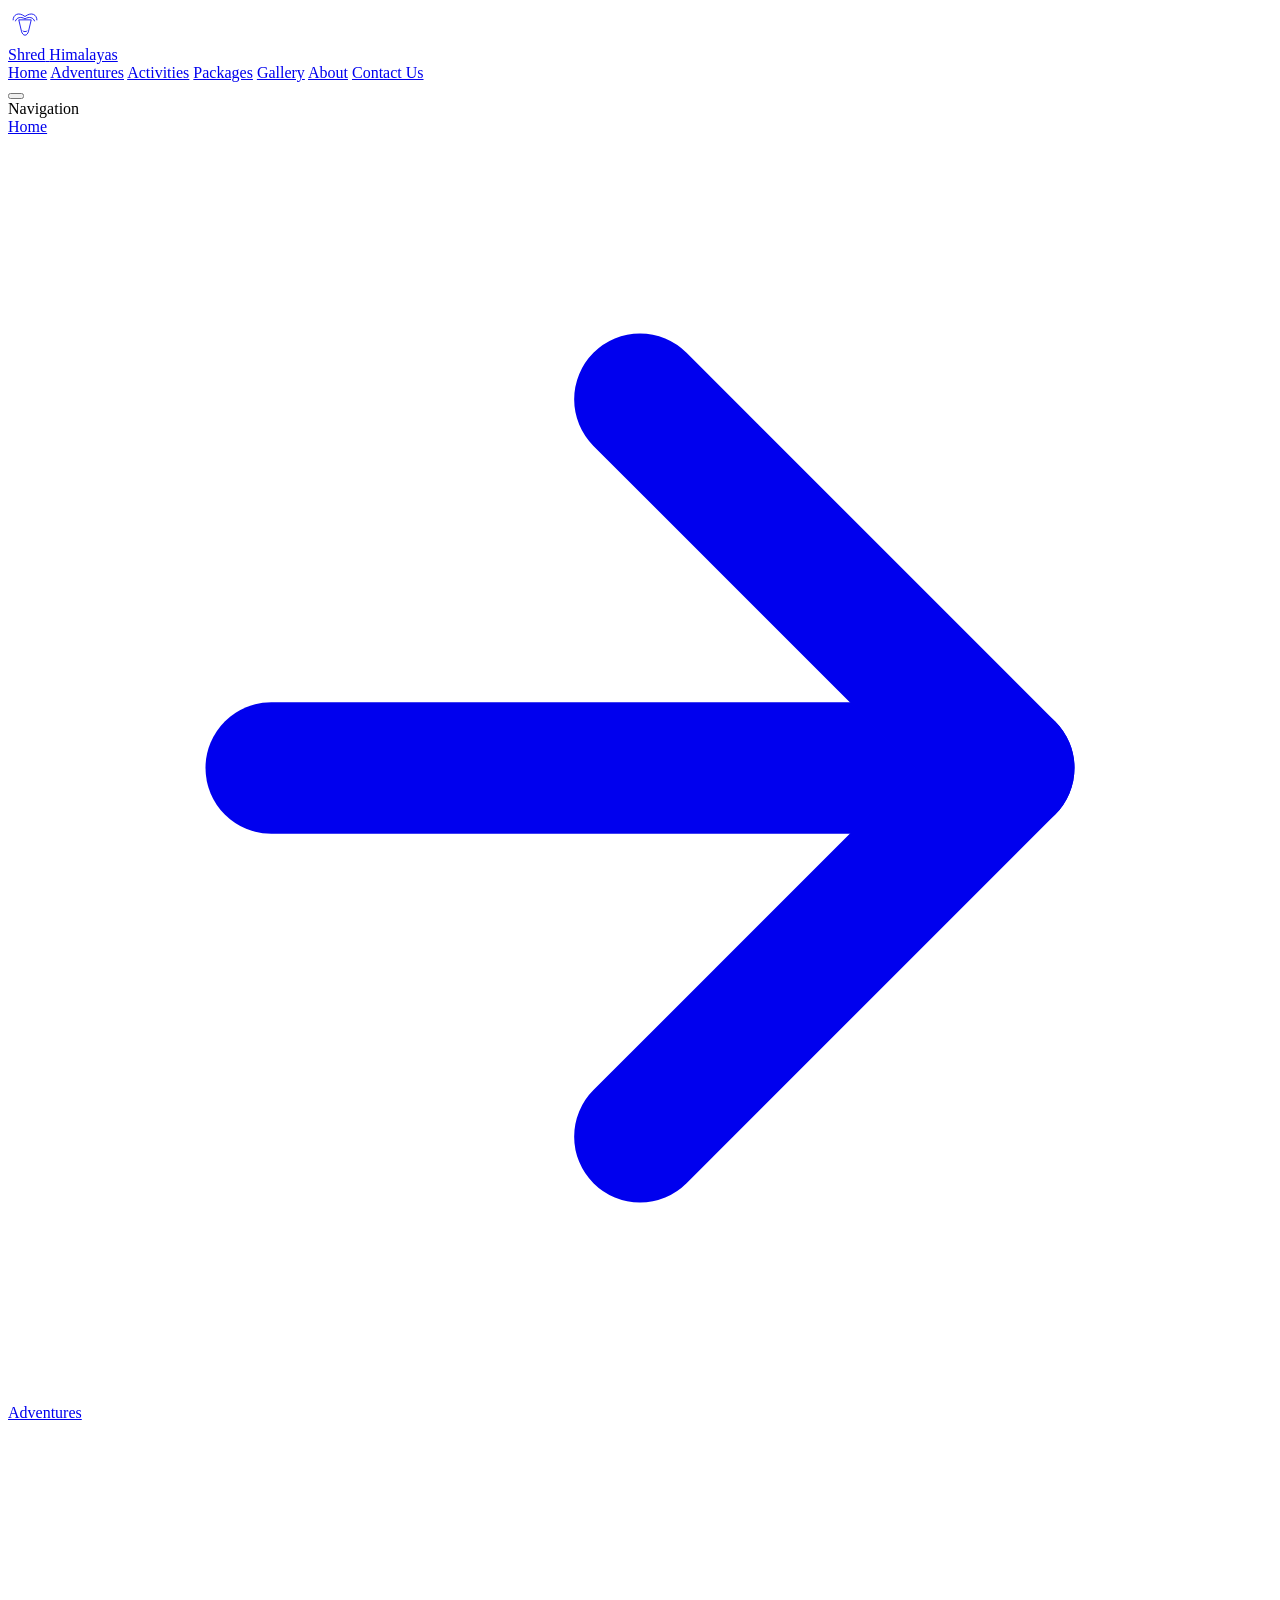
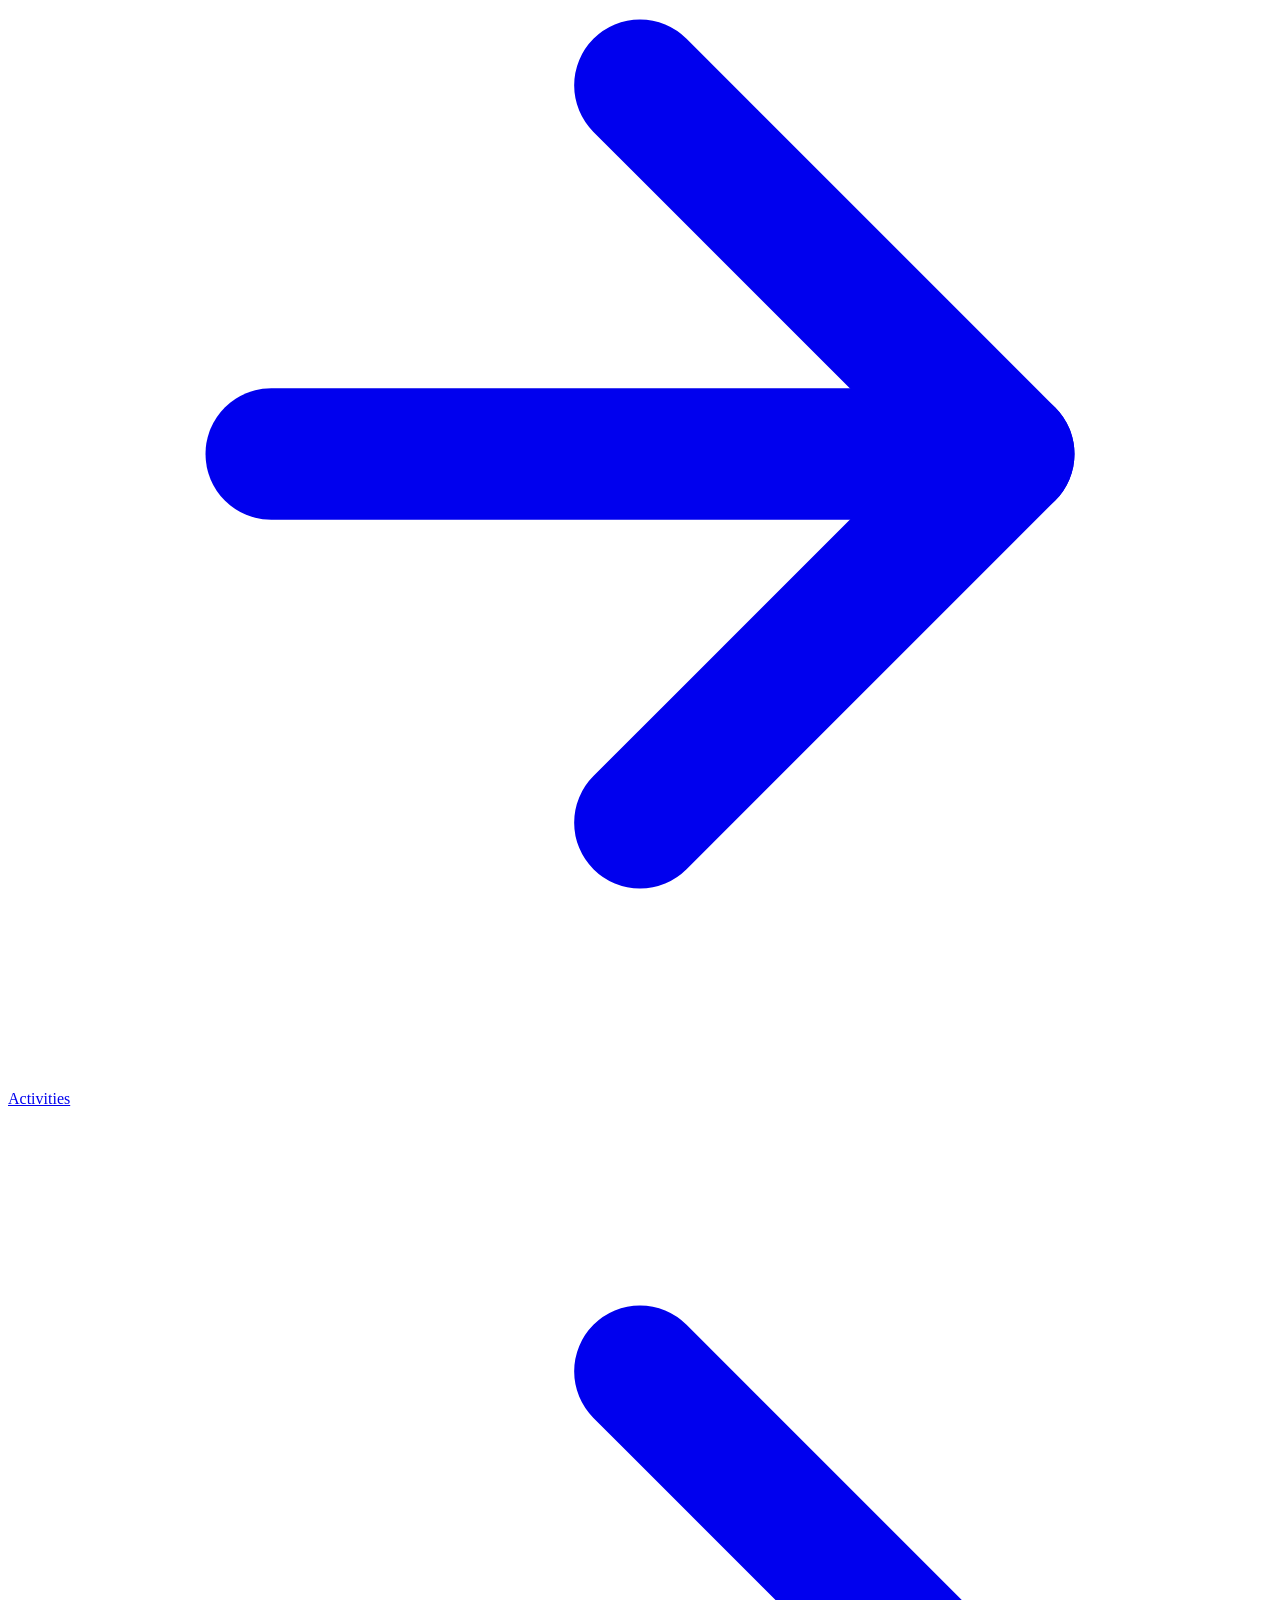
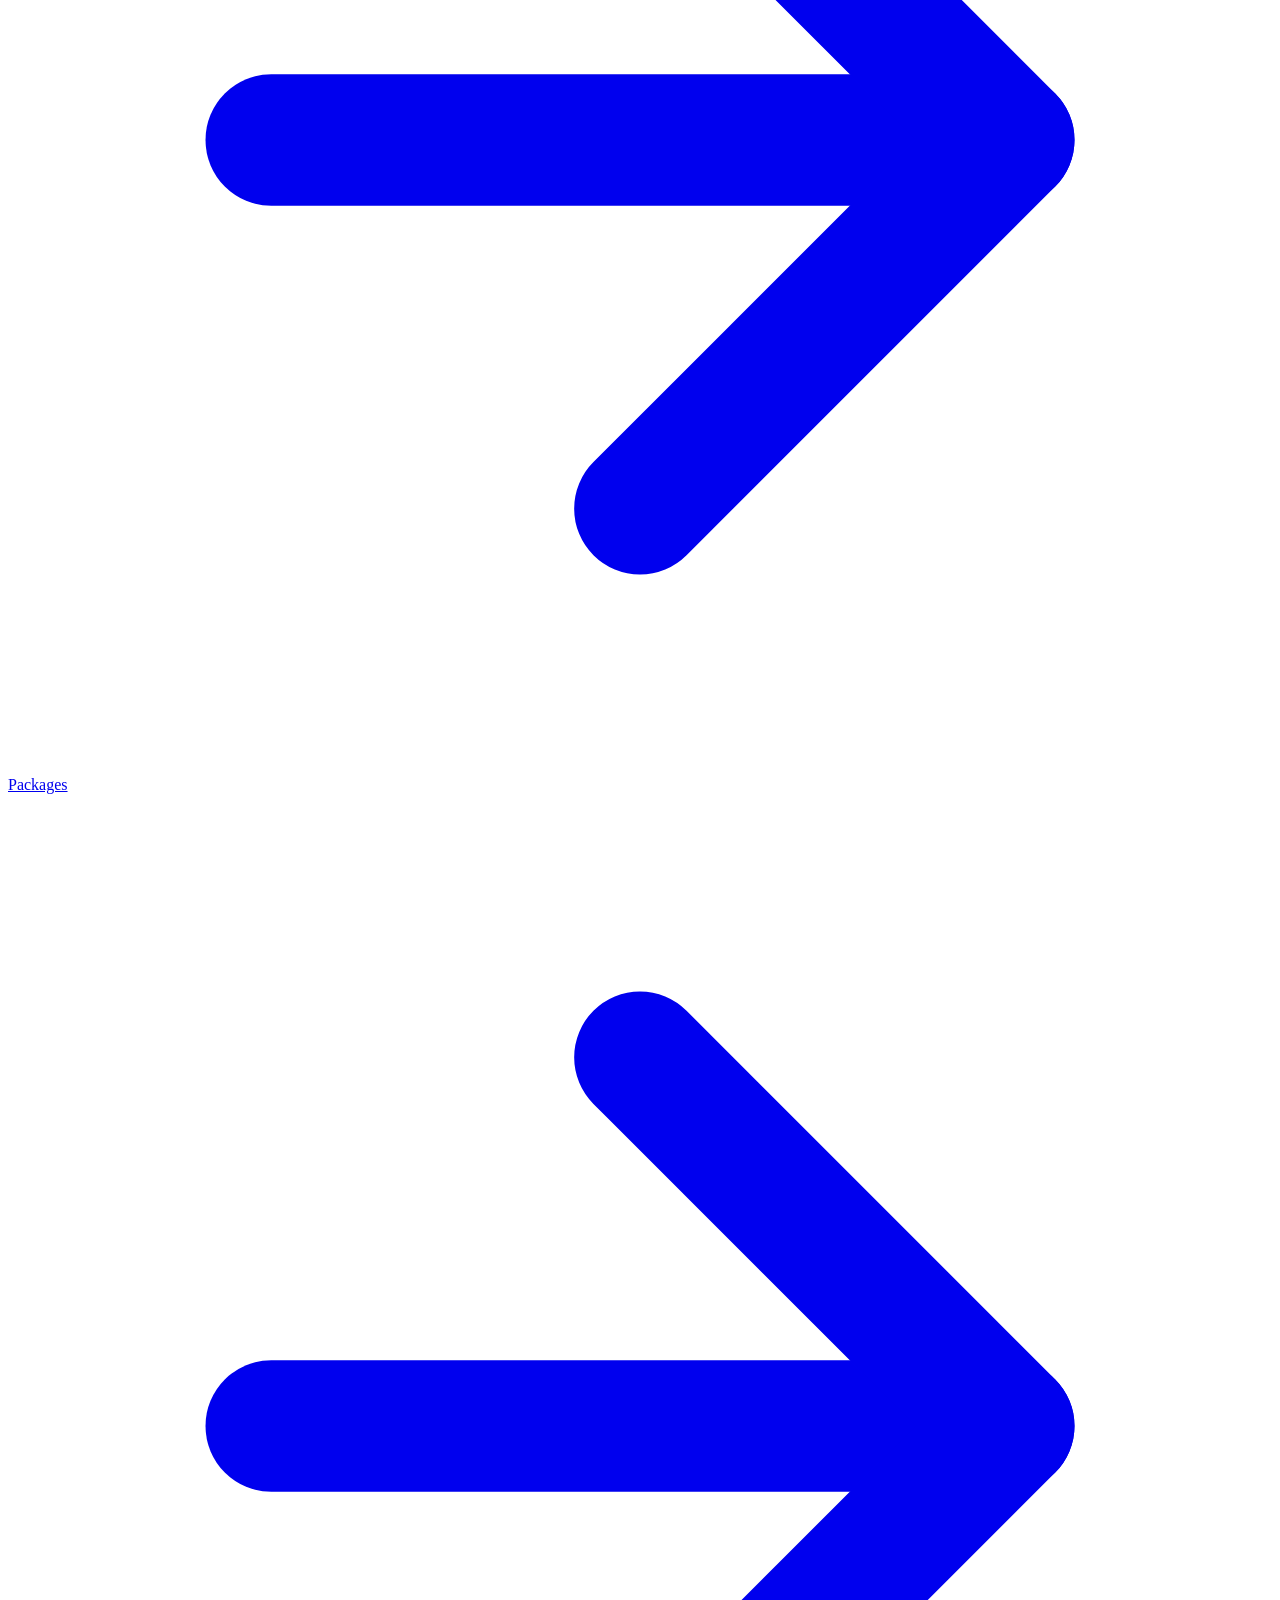
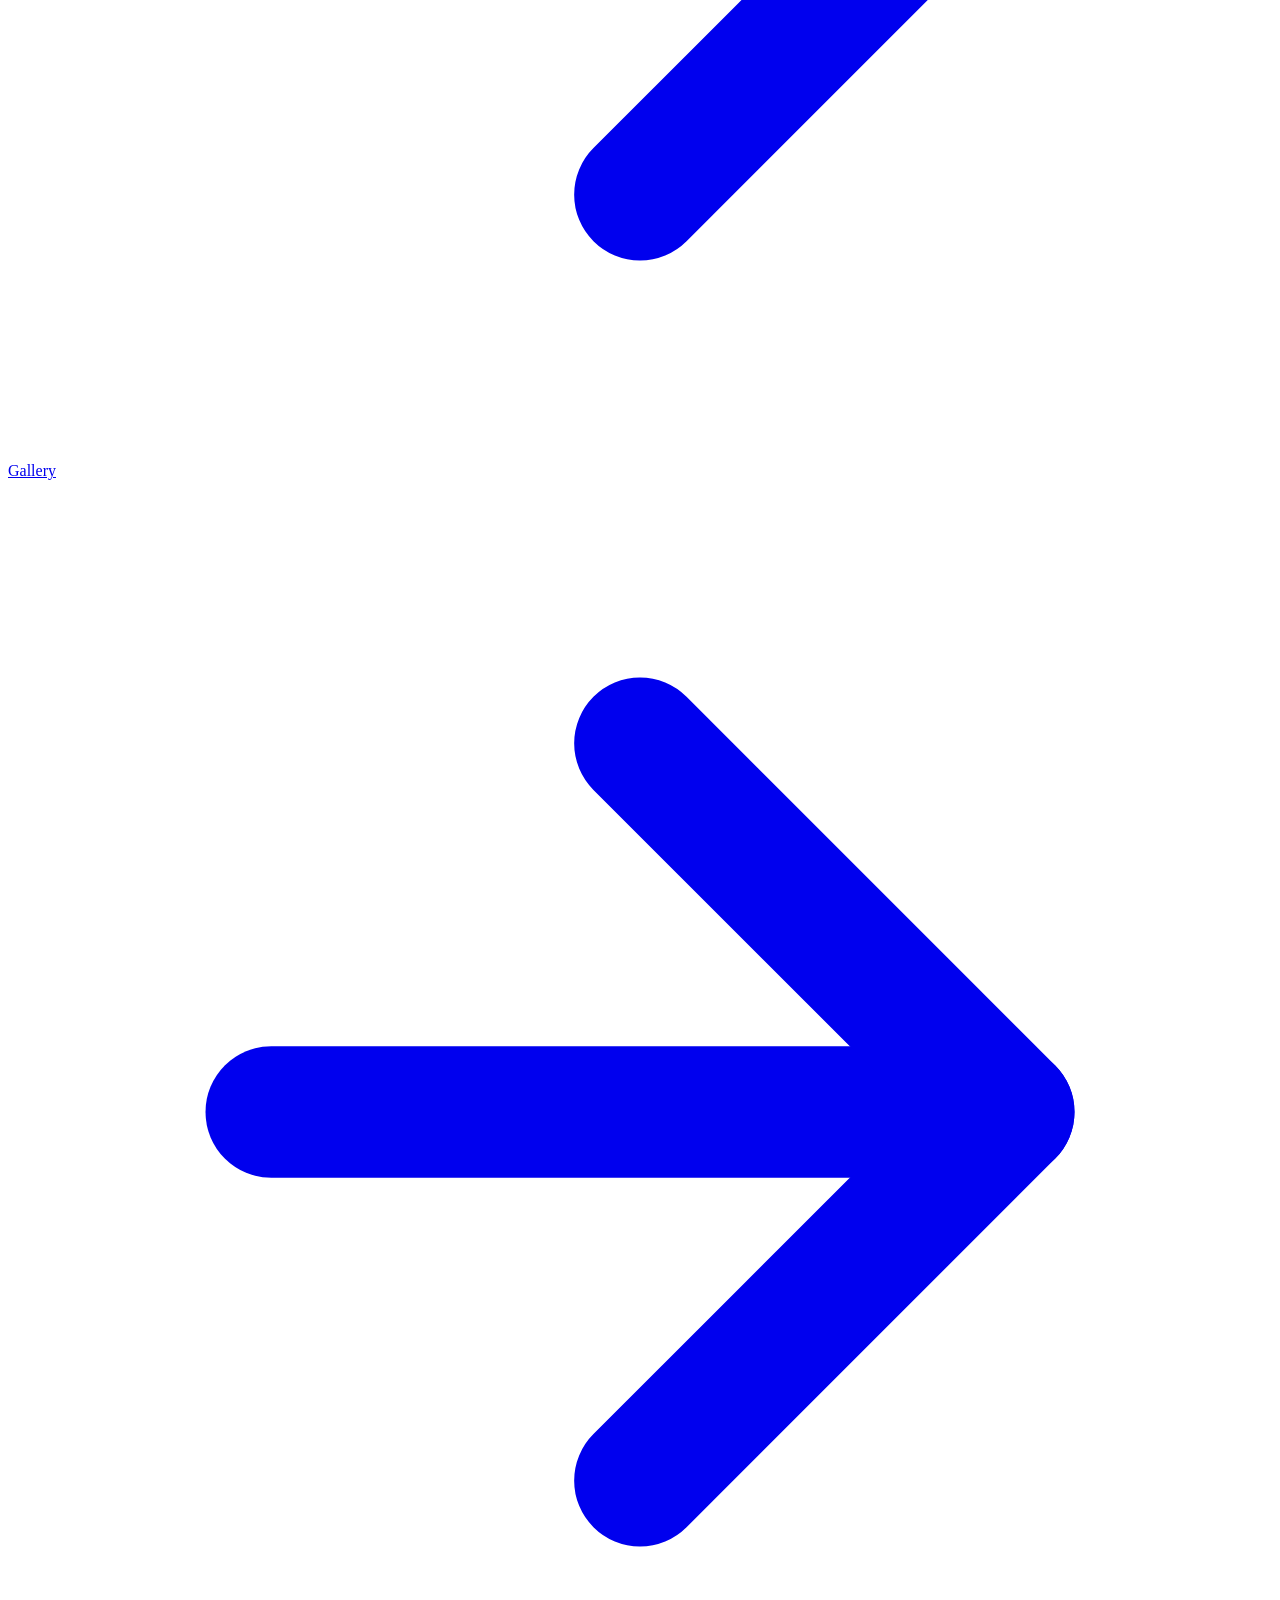
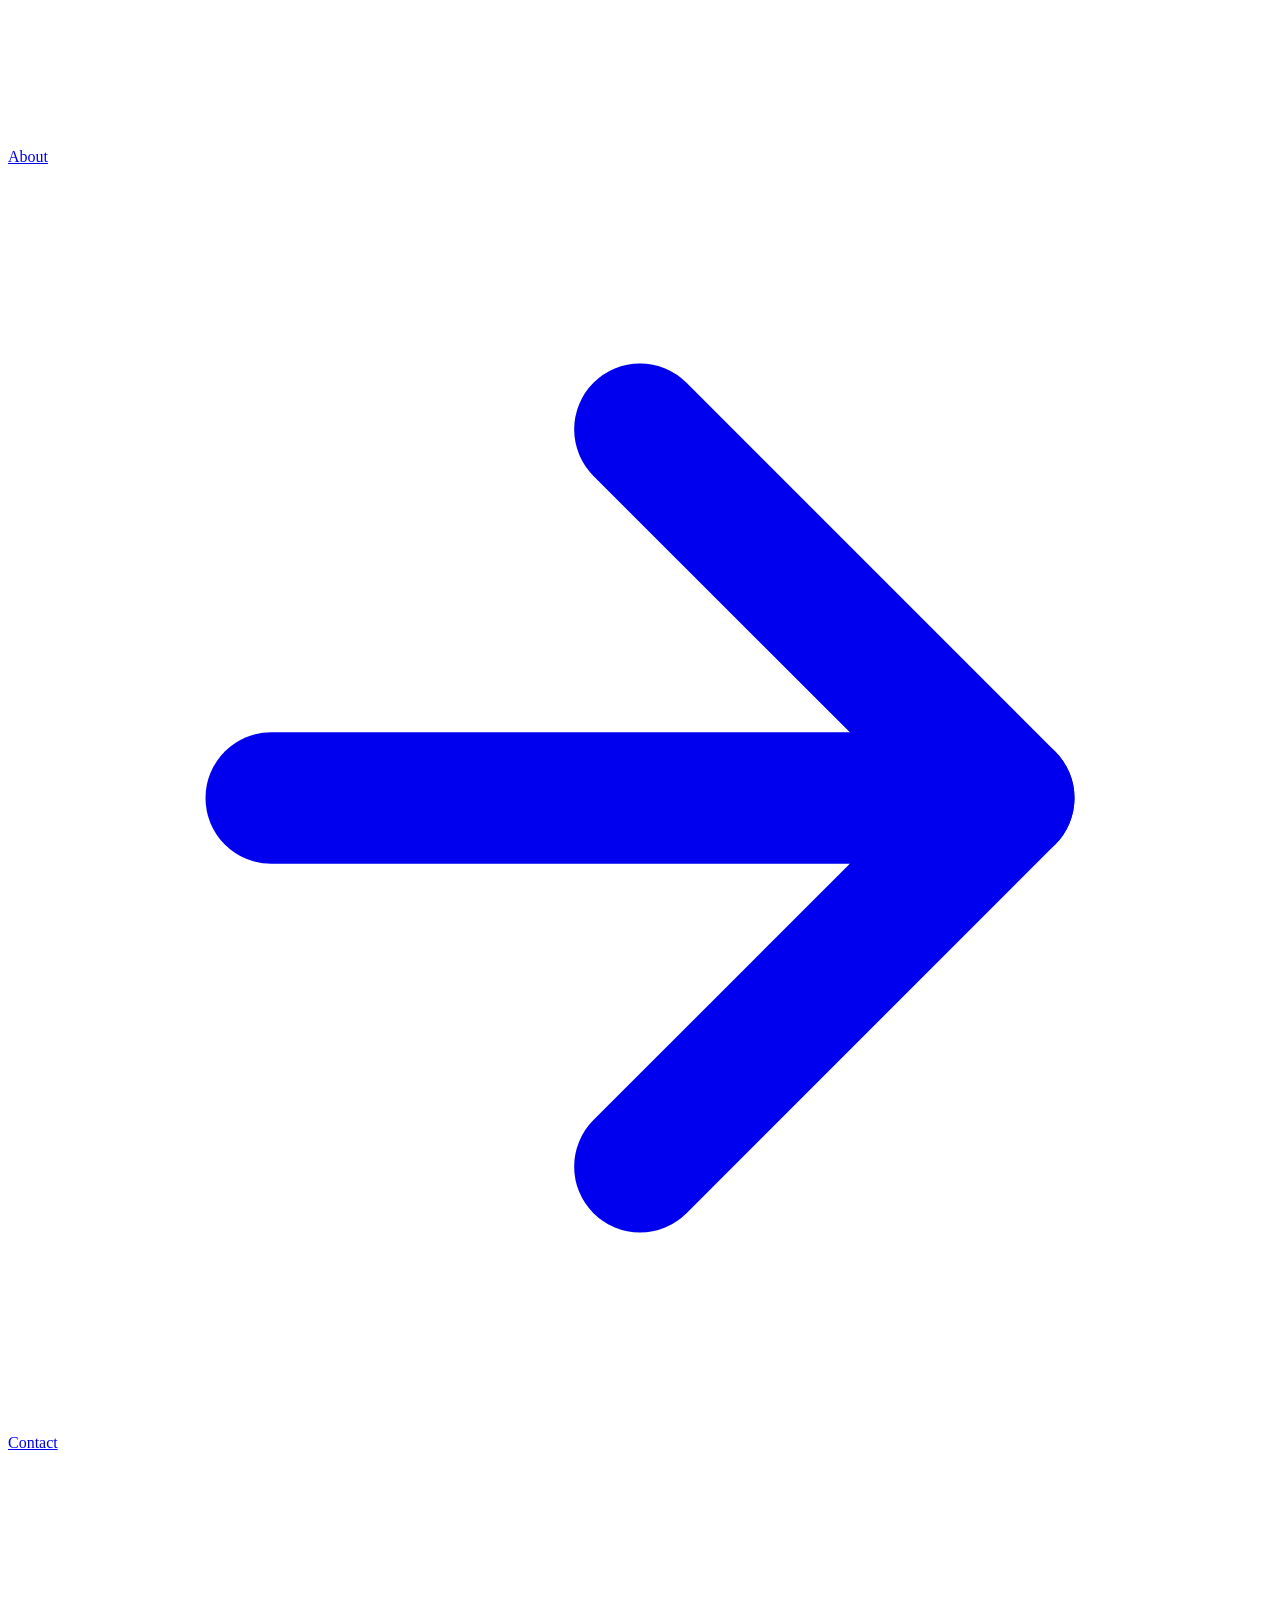
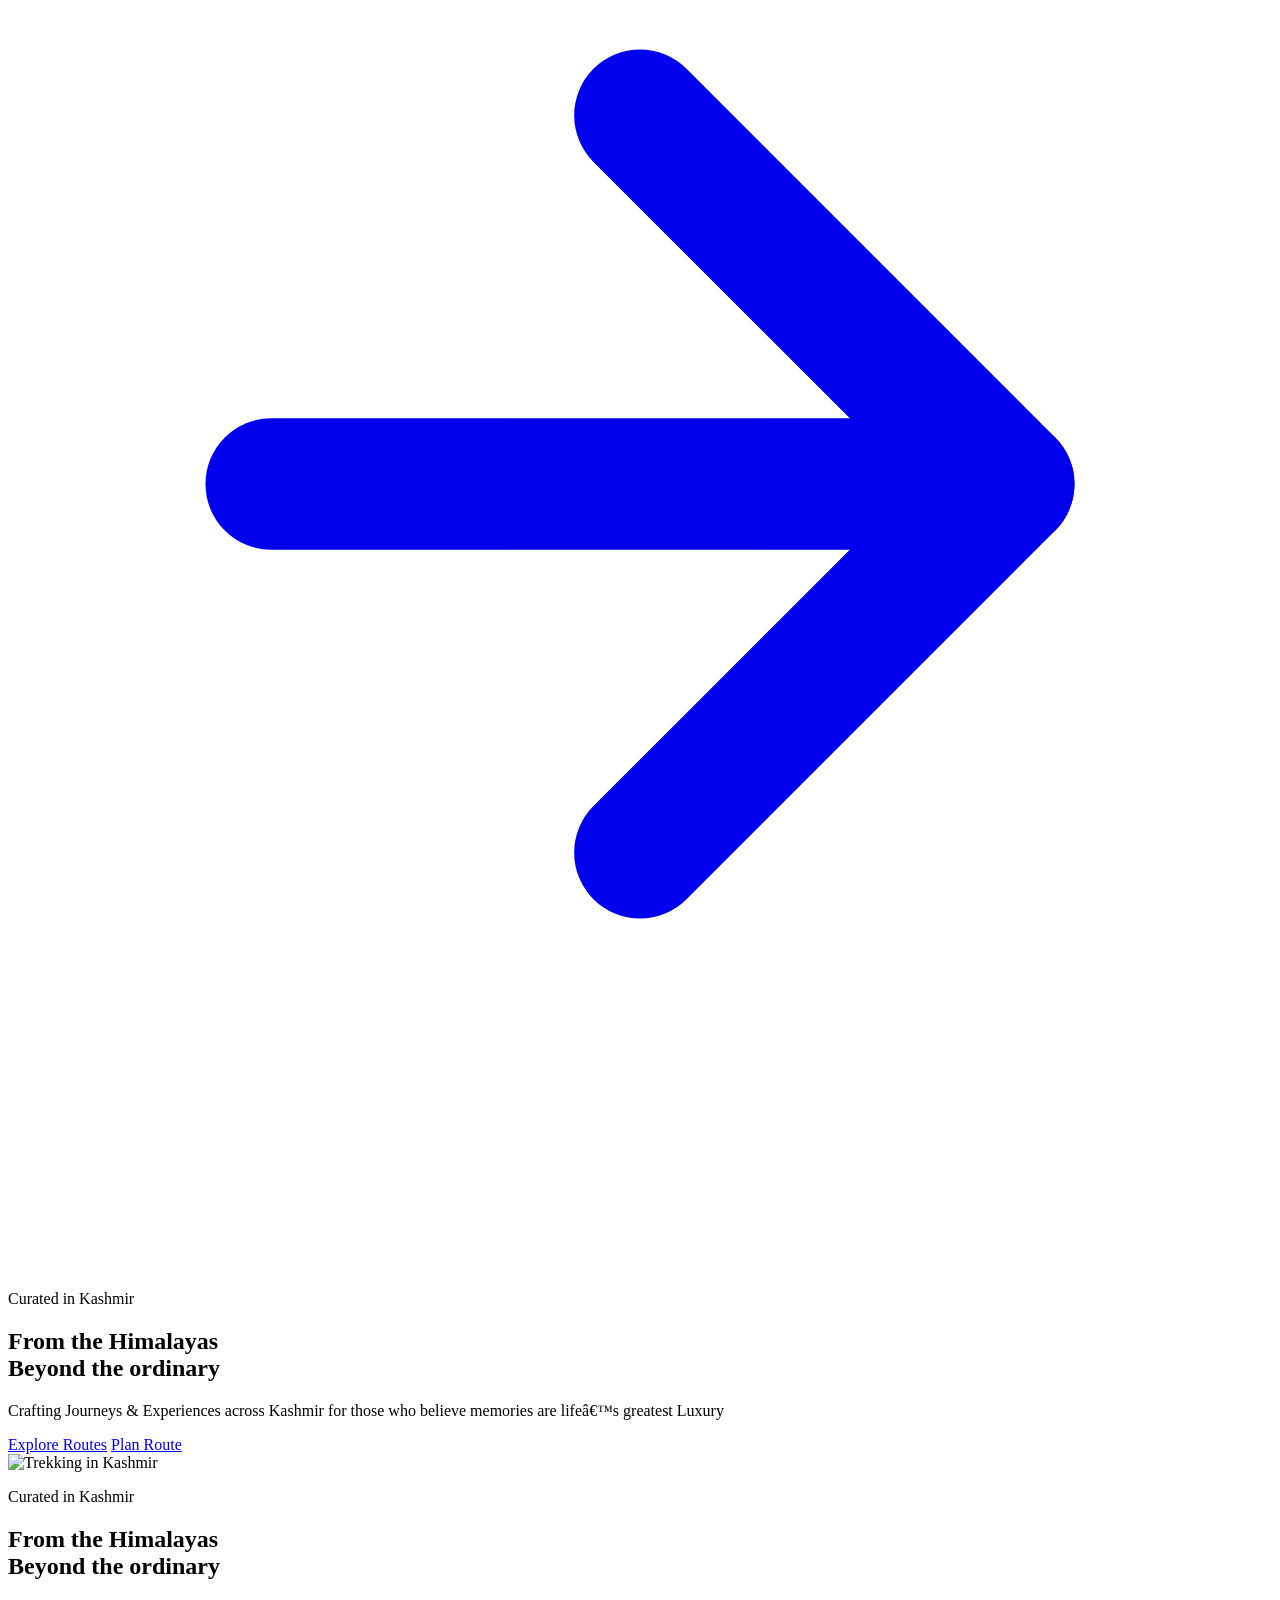
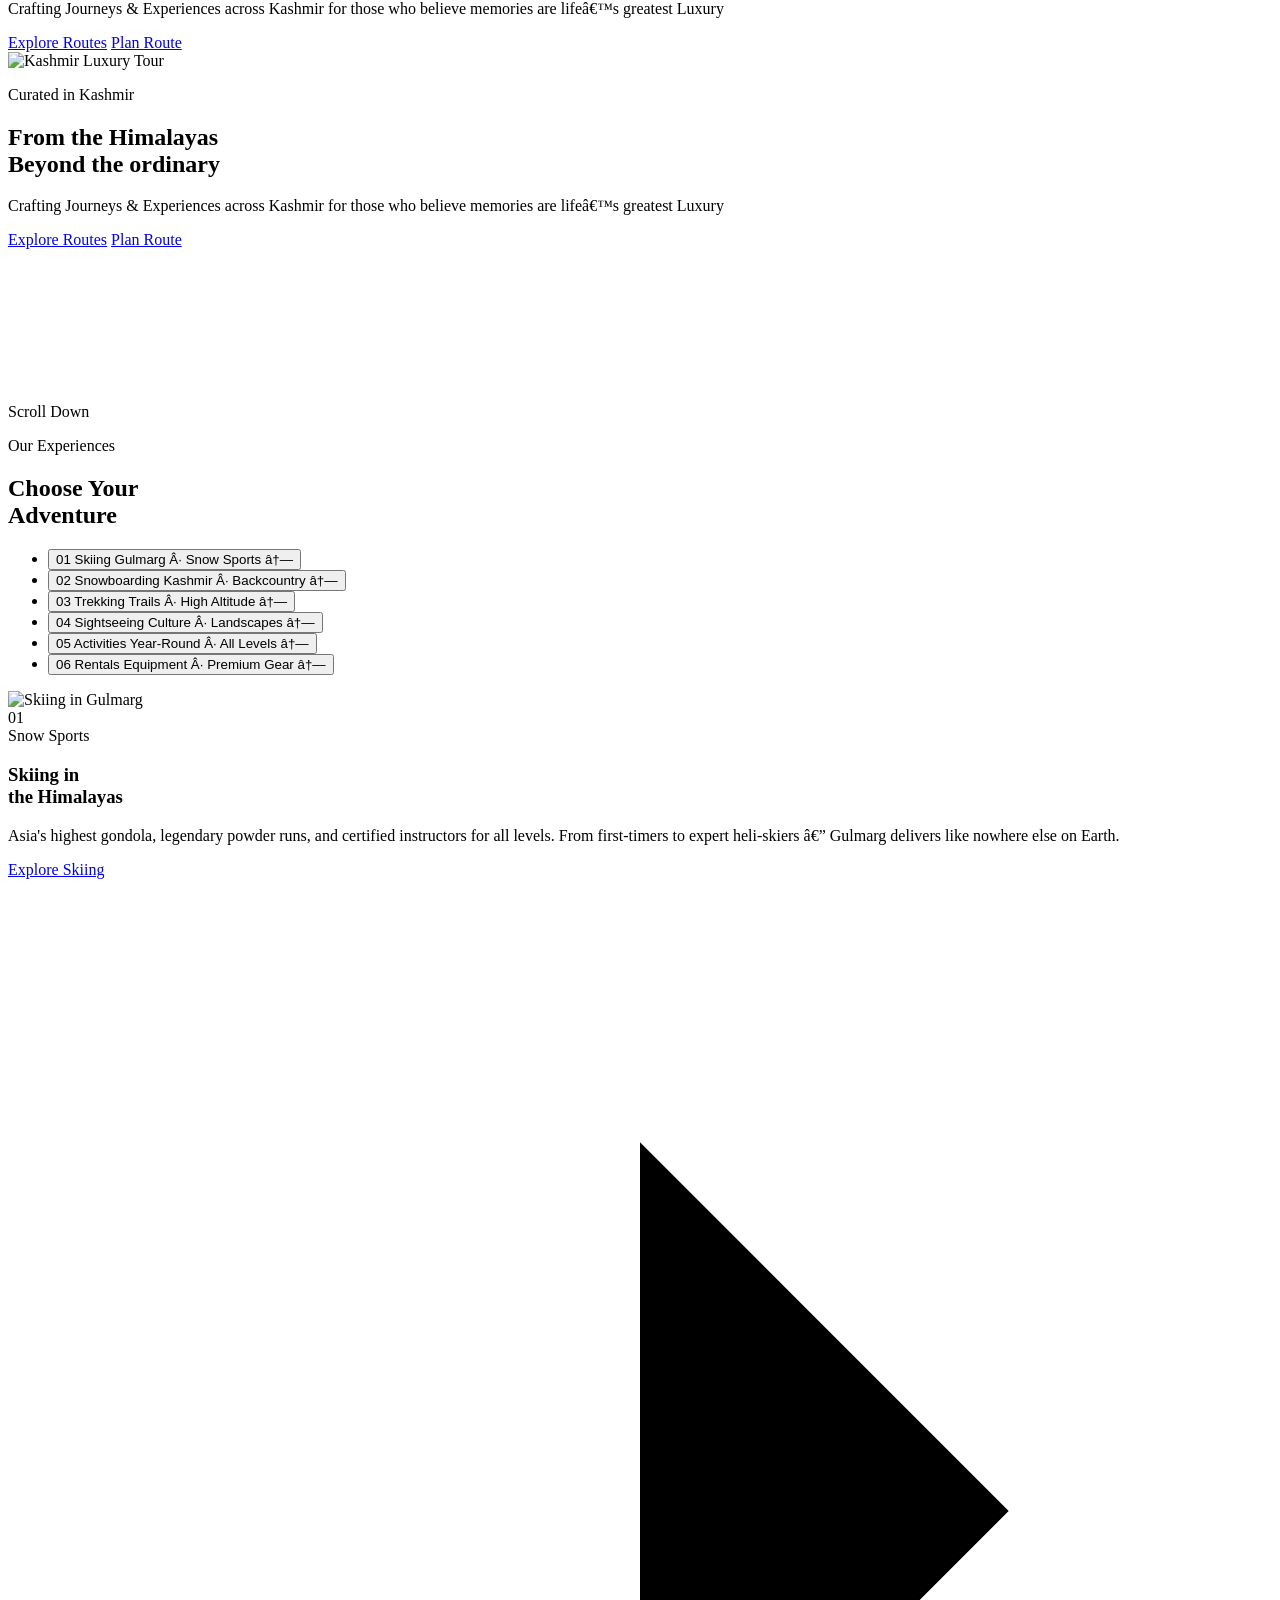
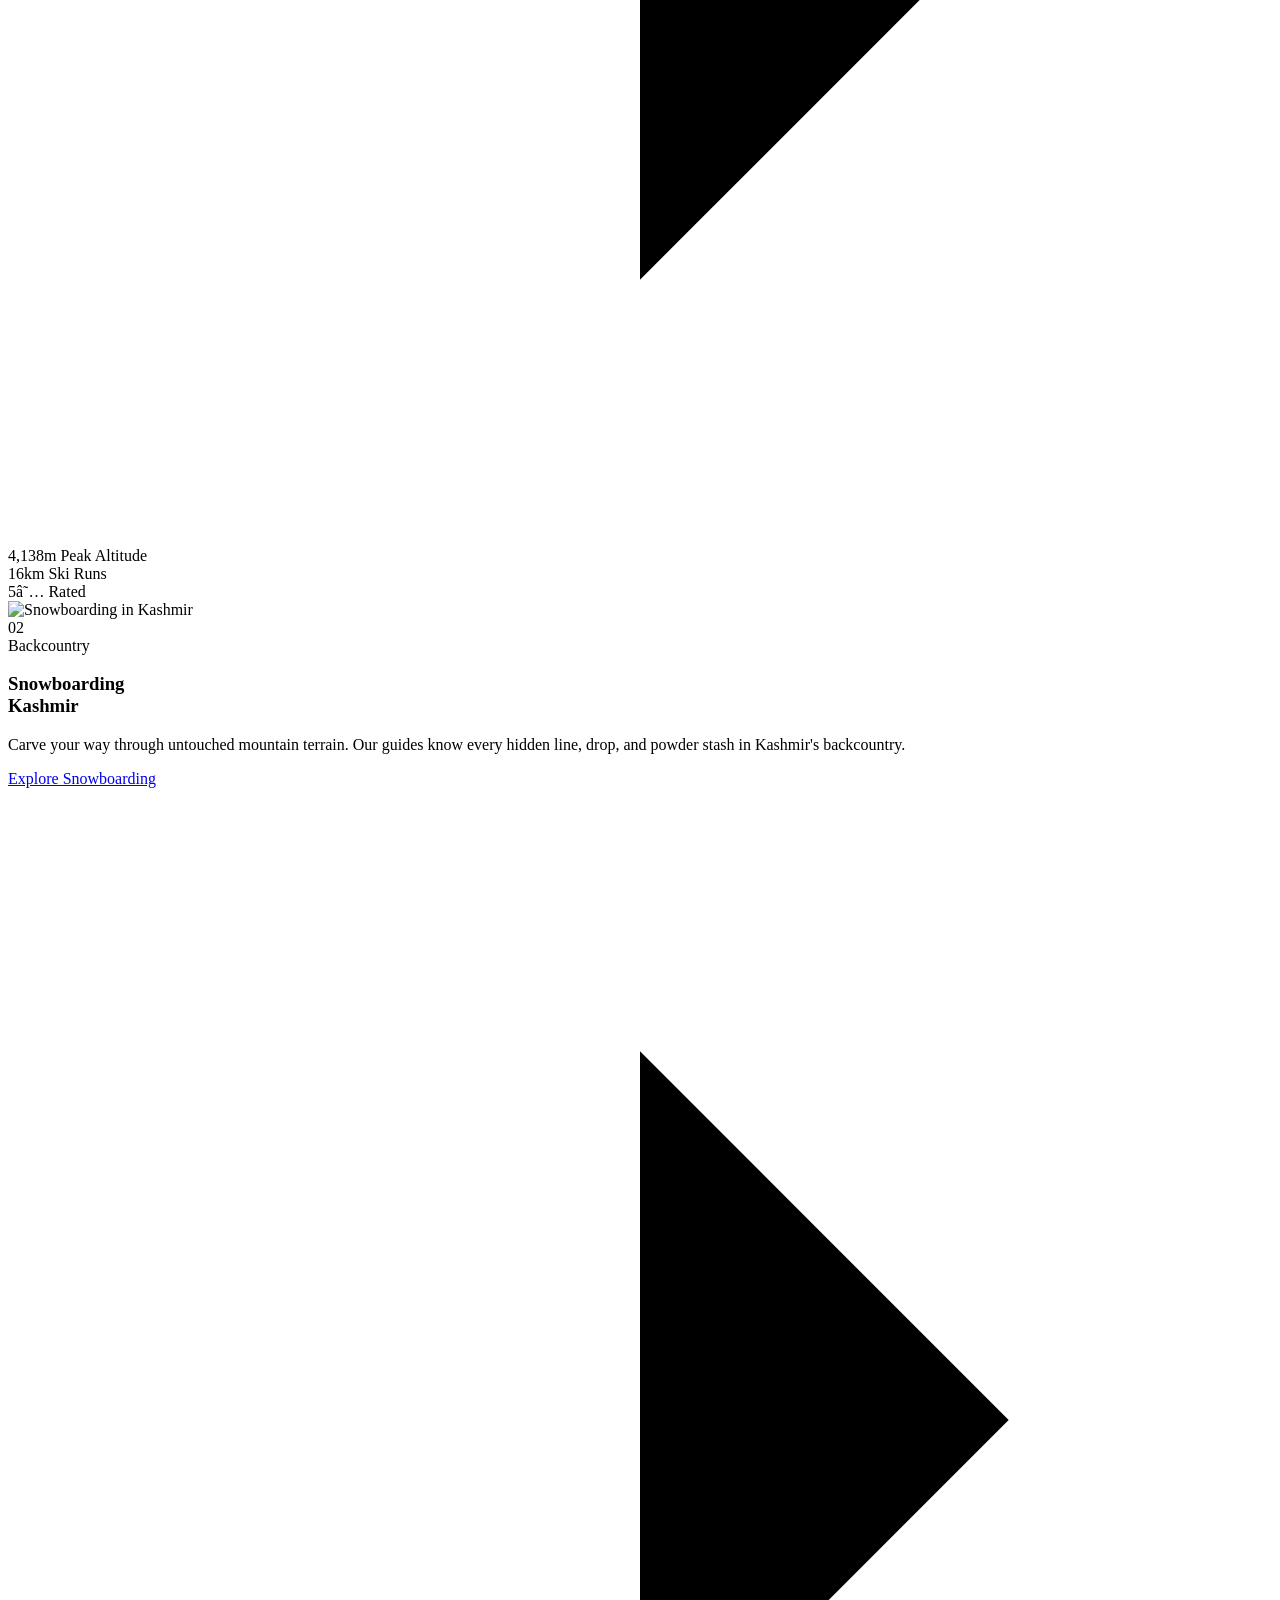
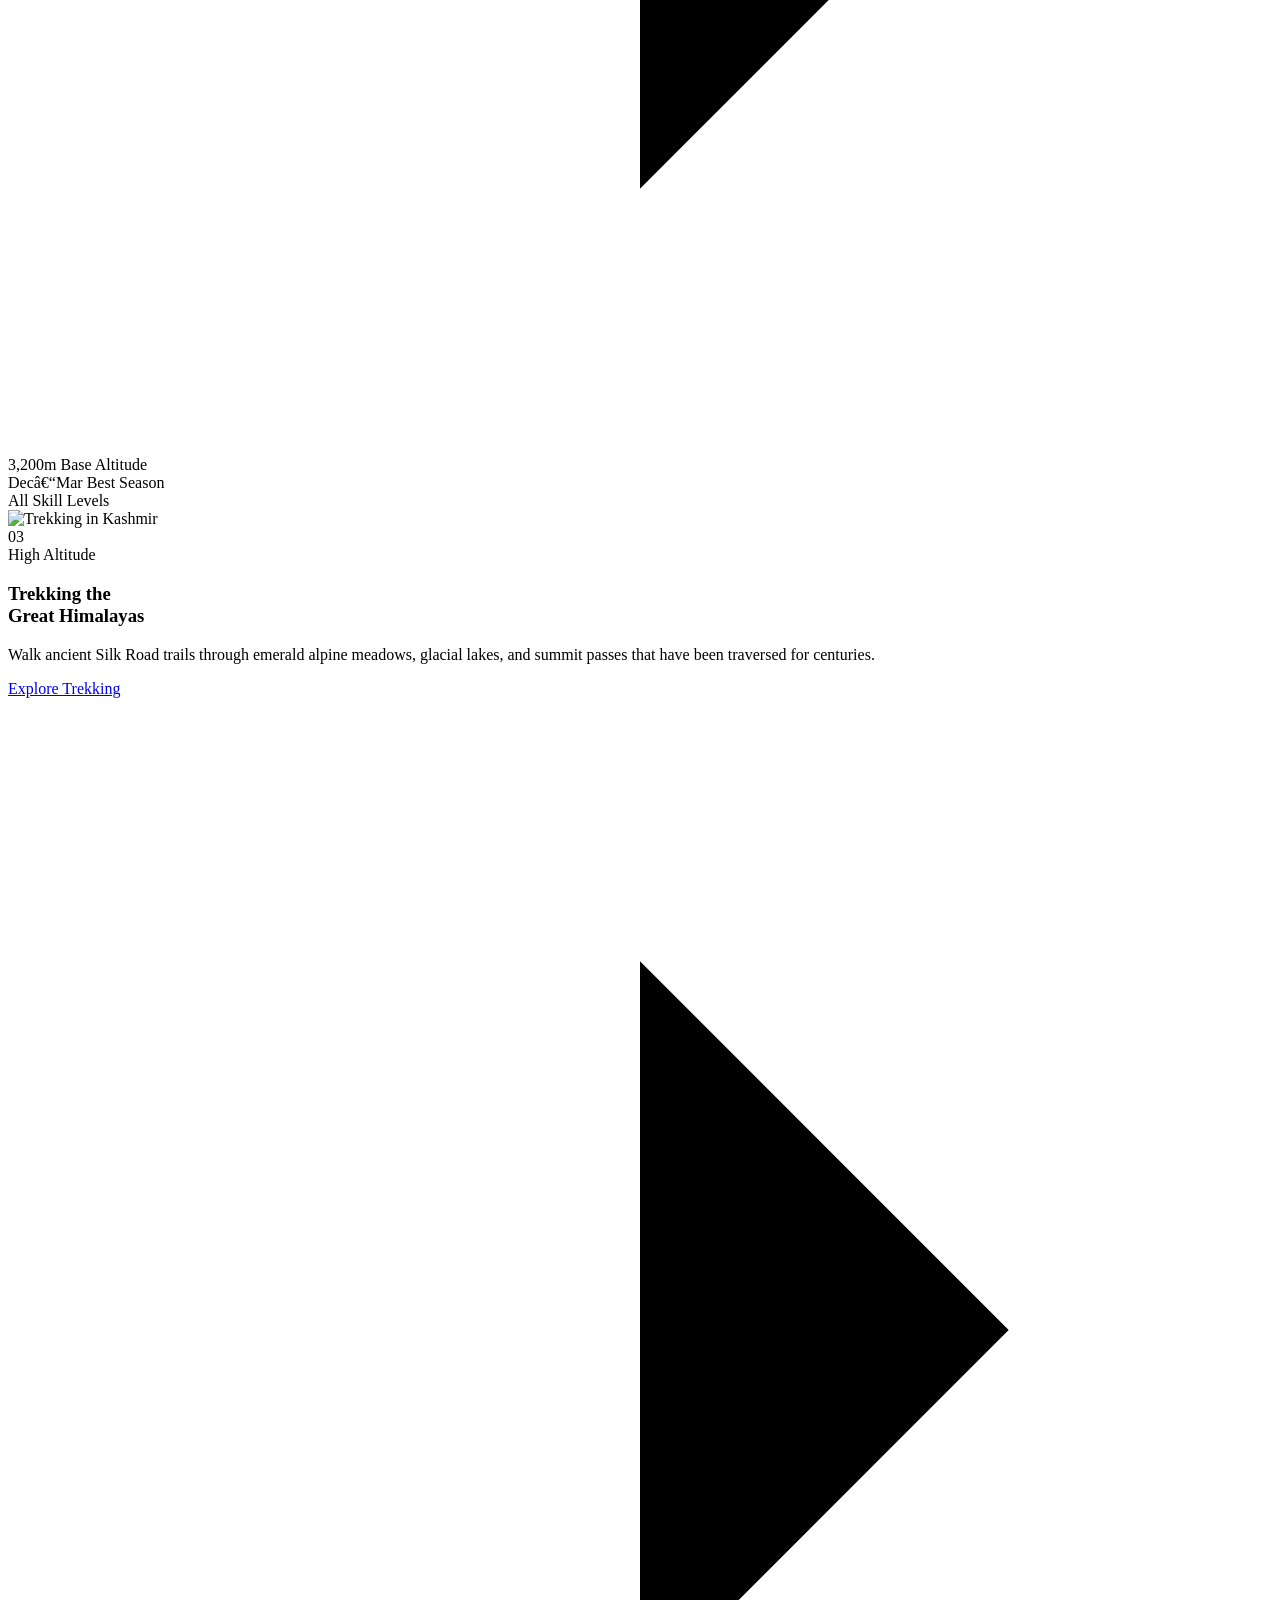
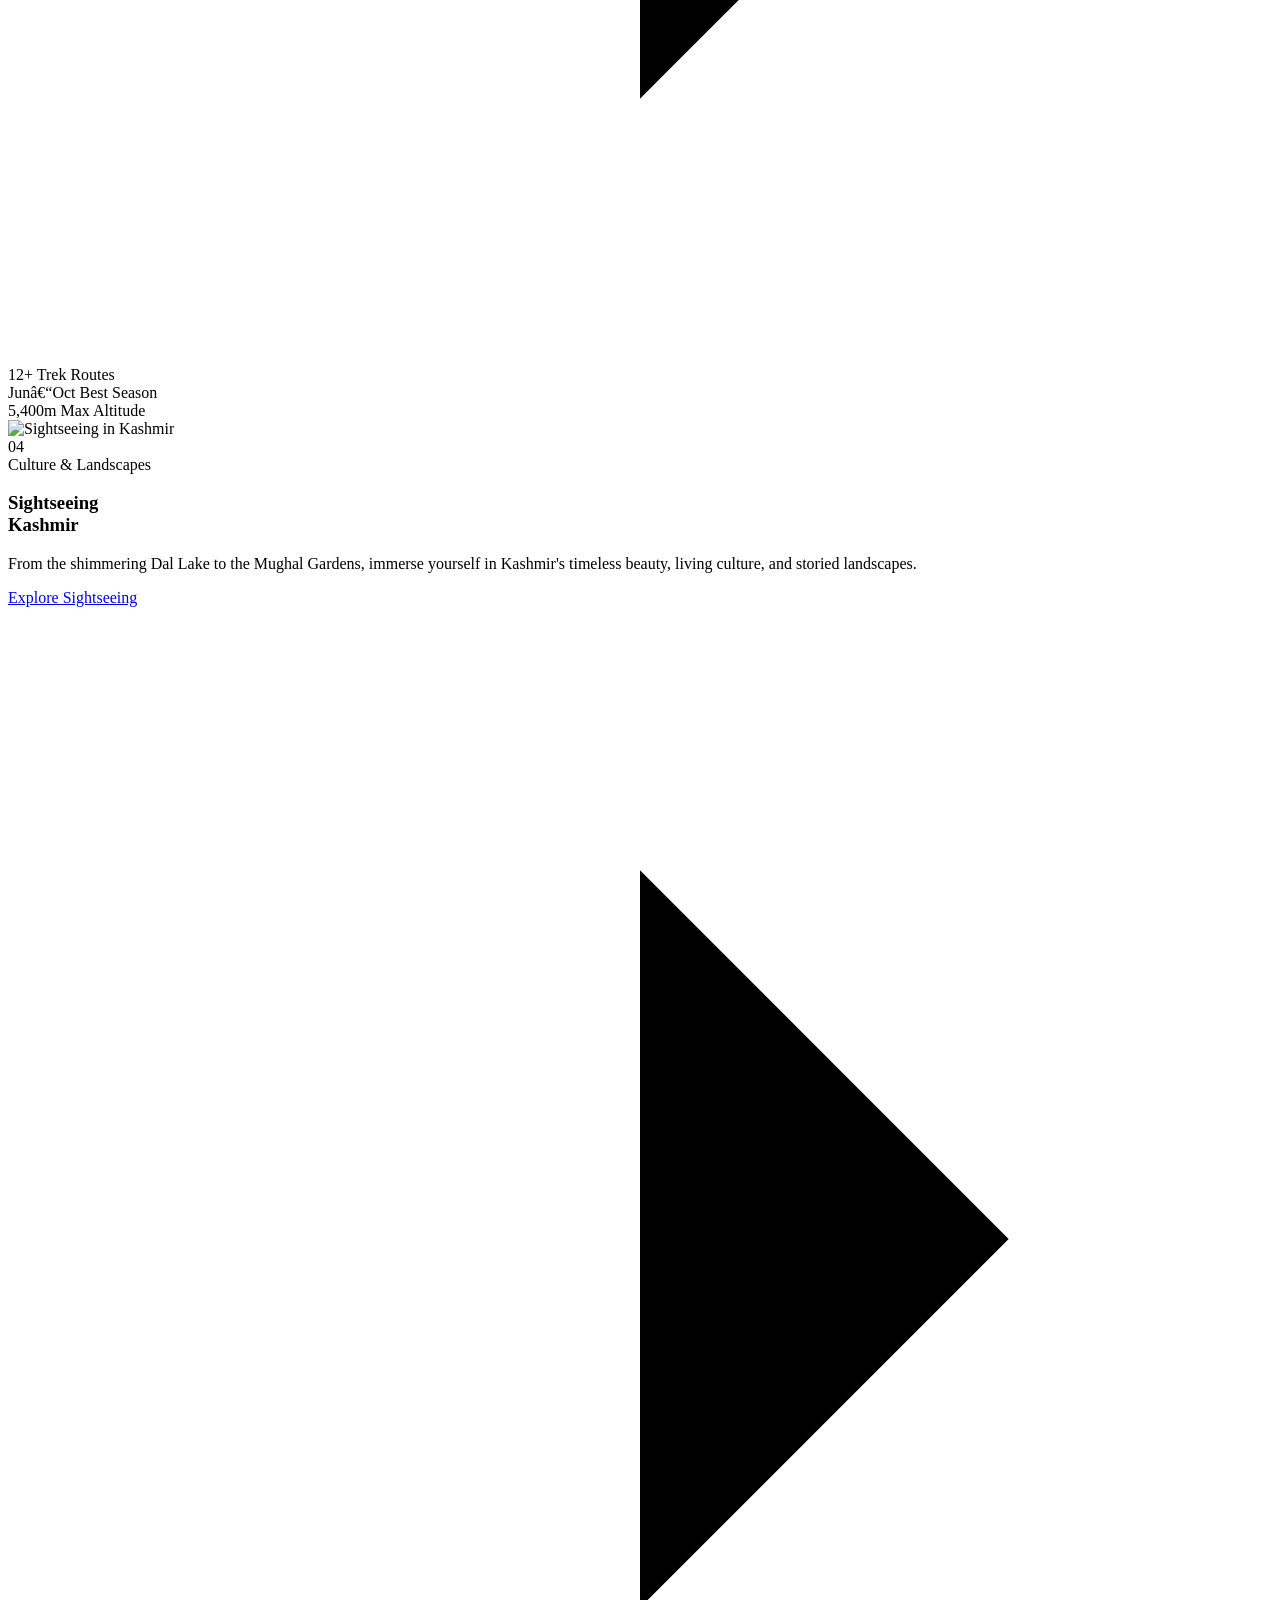
==== commit 22bb49f8: "just fix code" ====
--- a/index.html
+++ b/index.html
@@ -1358,7 +1358,7 @@
           }, 2200);
         }
       });
-    });
+    
   </script>
   <script src="js/cursor.js?v=1"></script>
   <!-- WhatsApp popup script -->
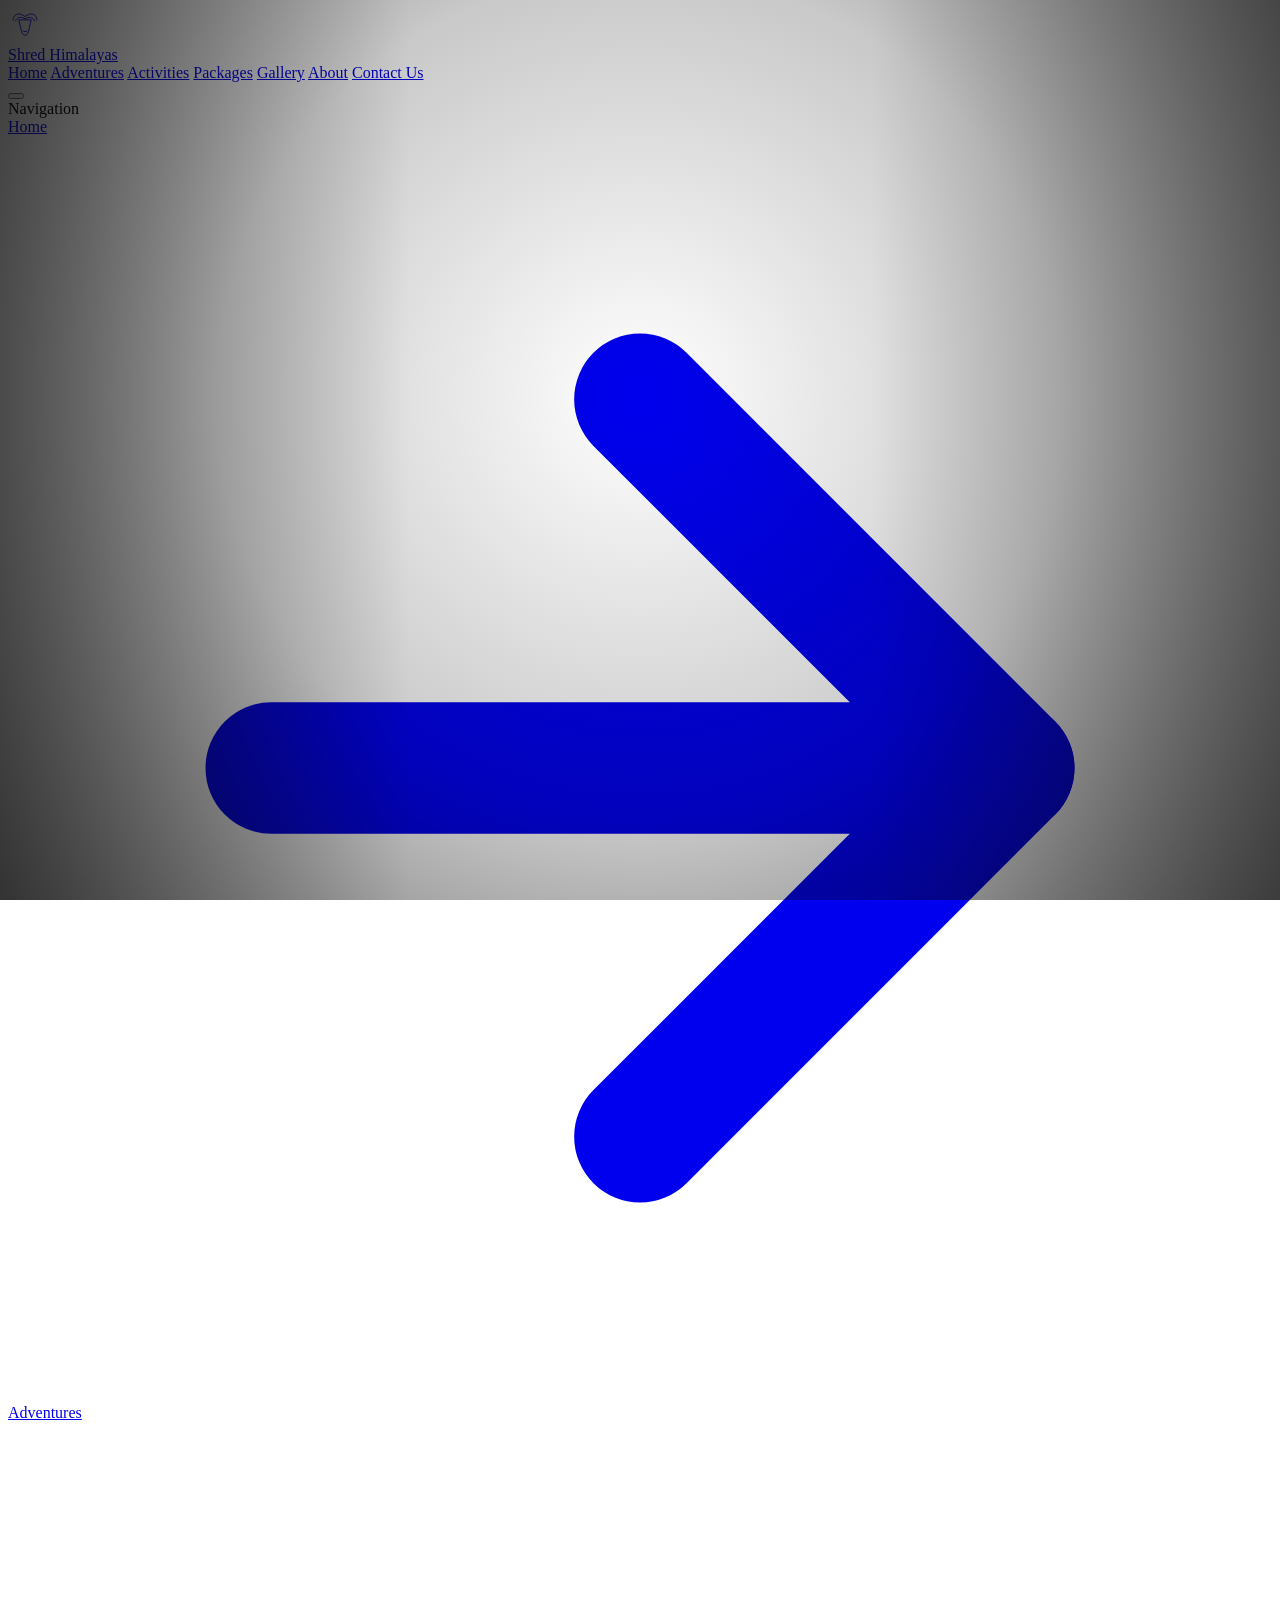
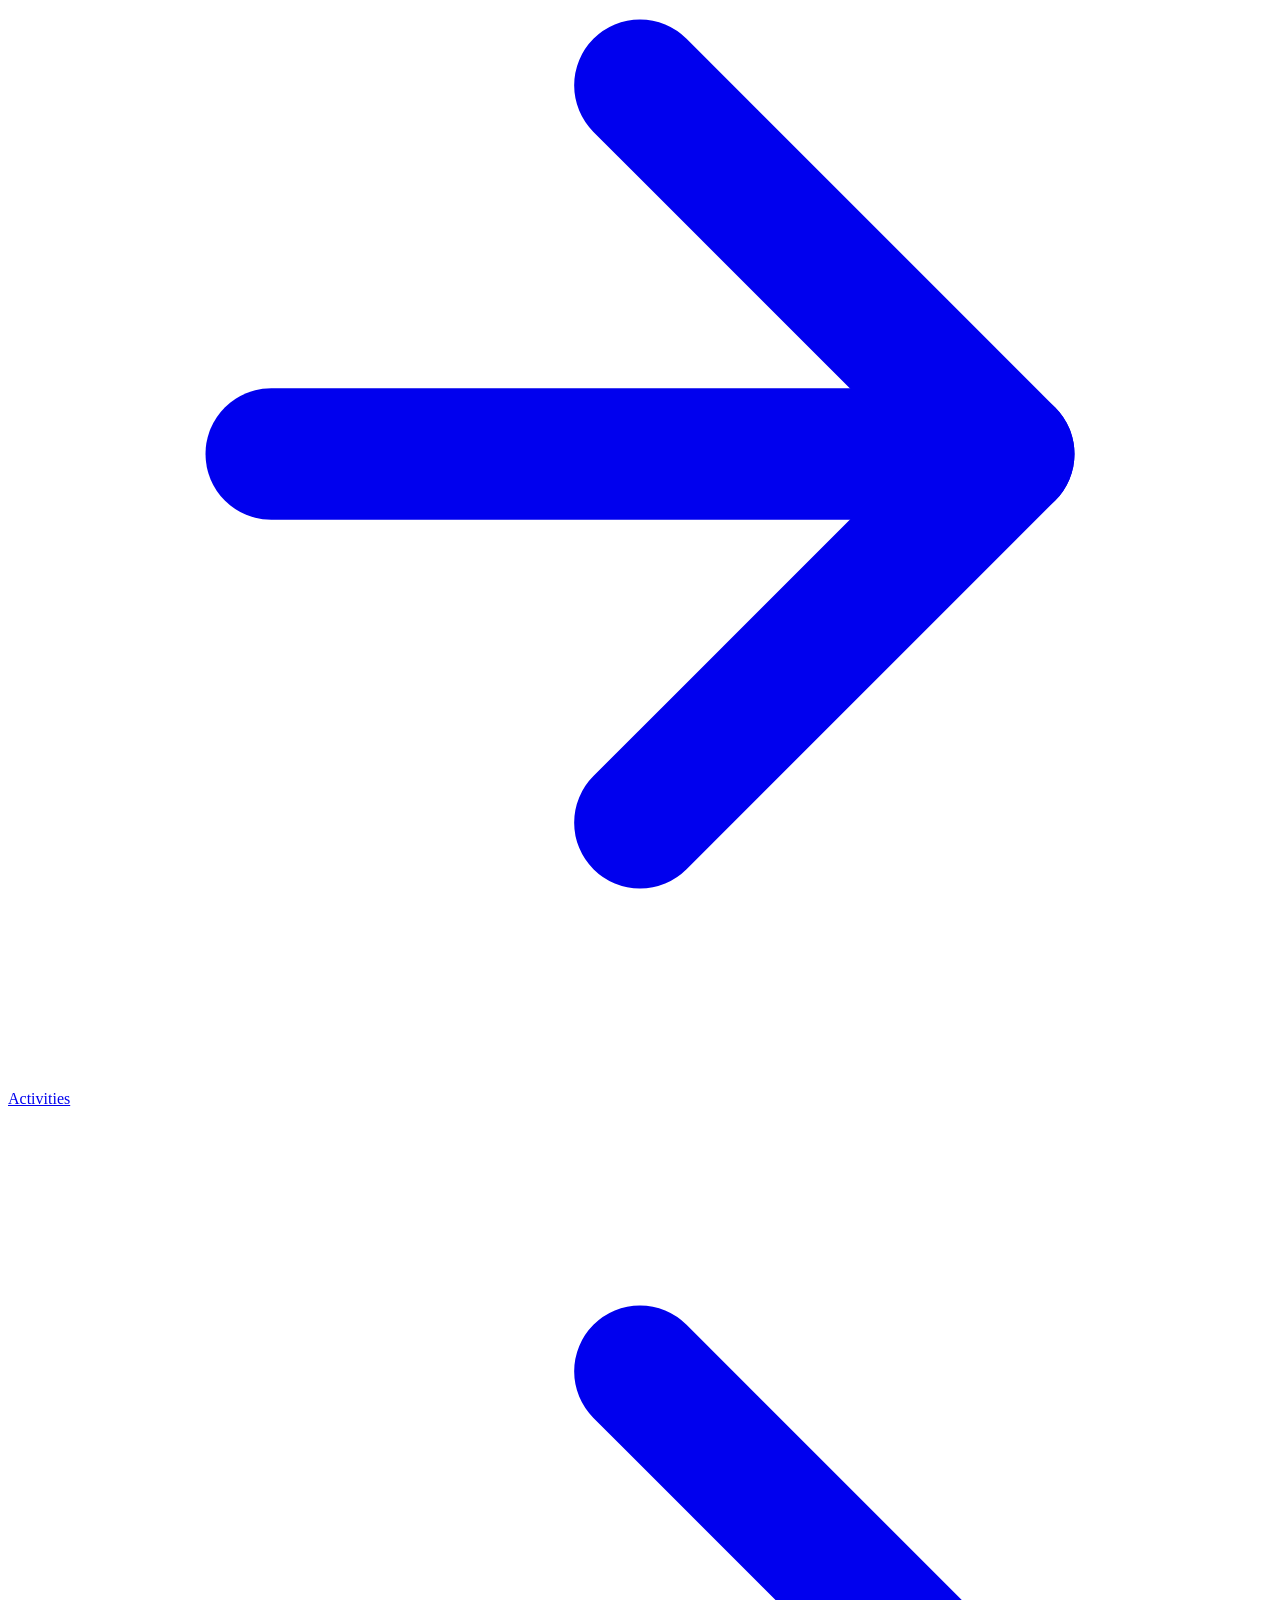
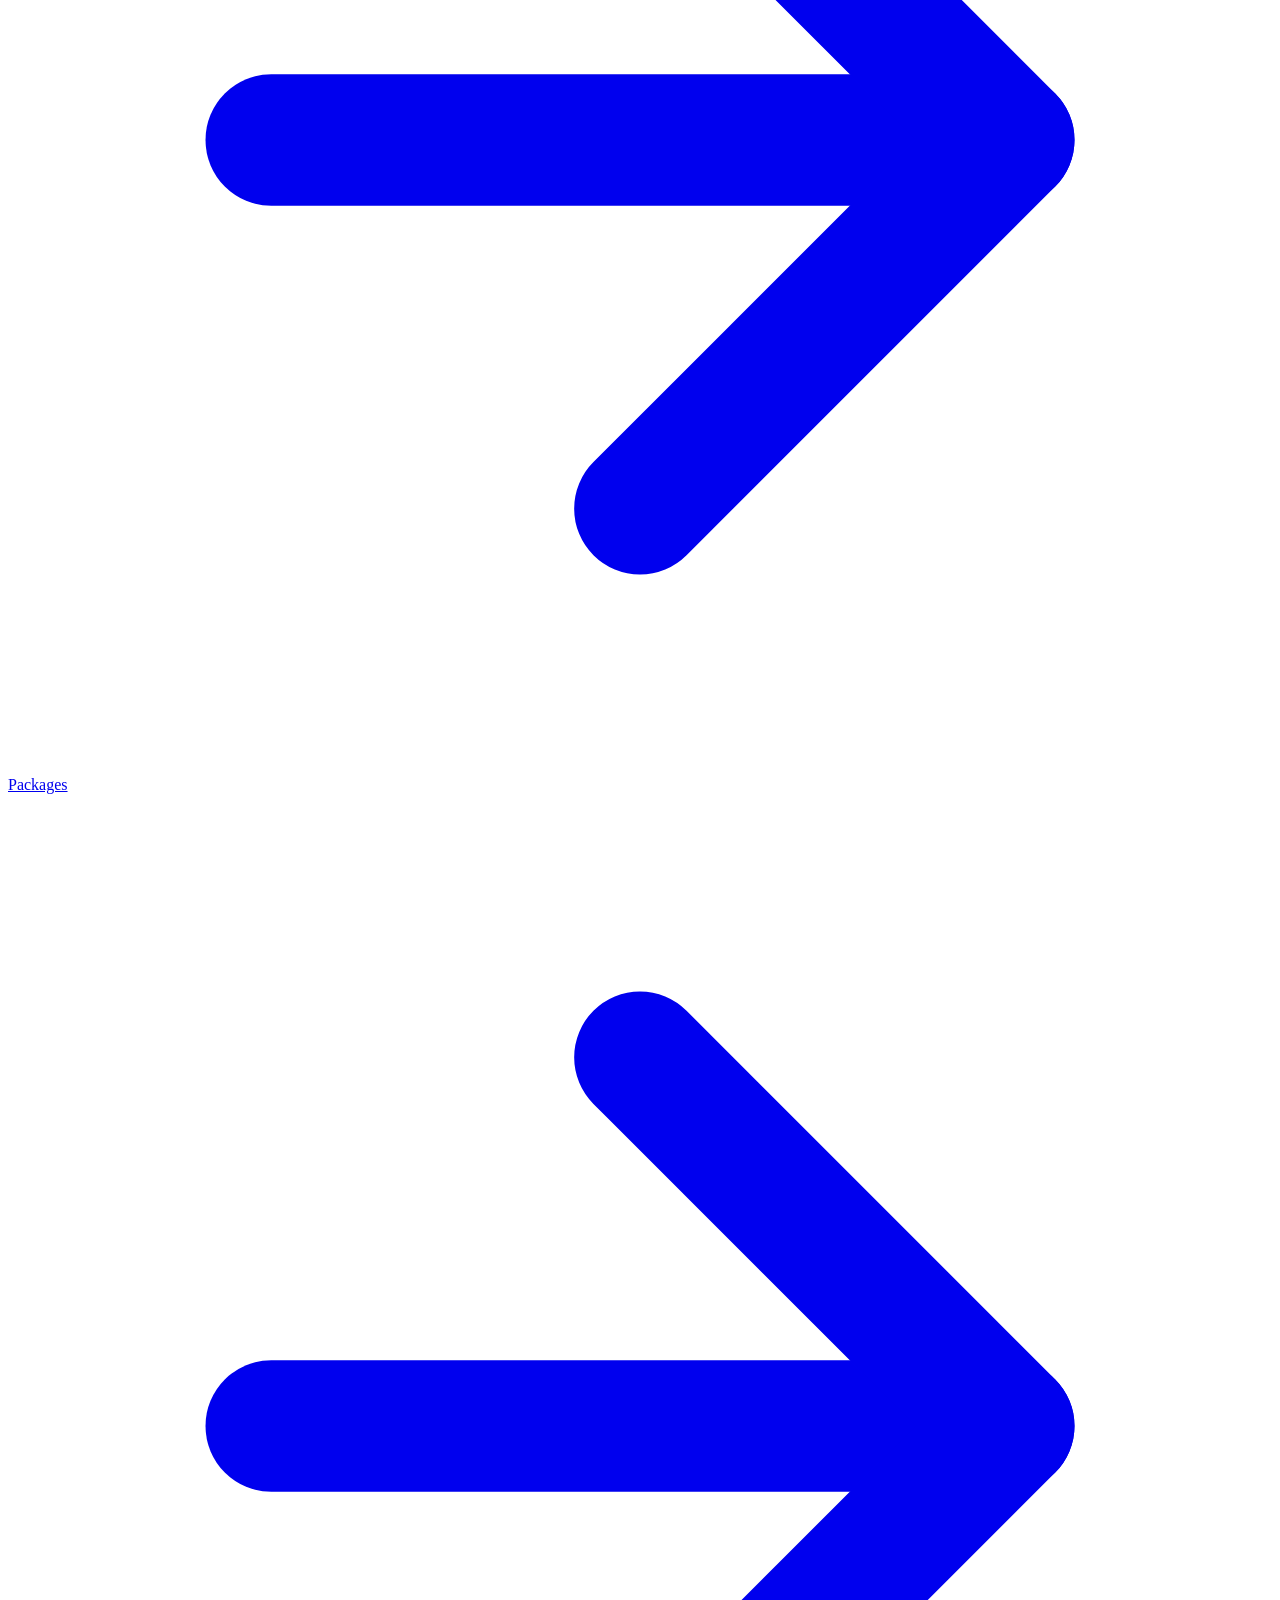
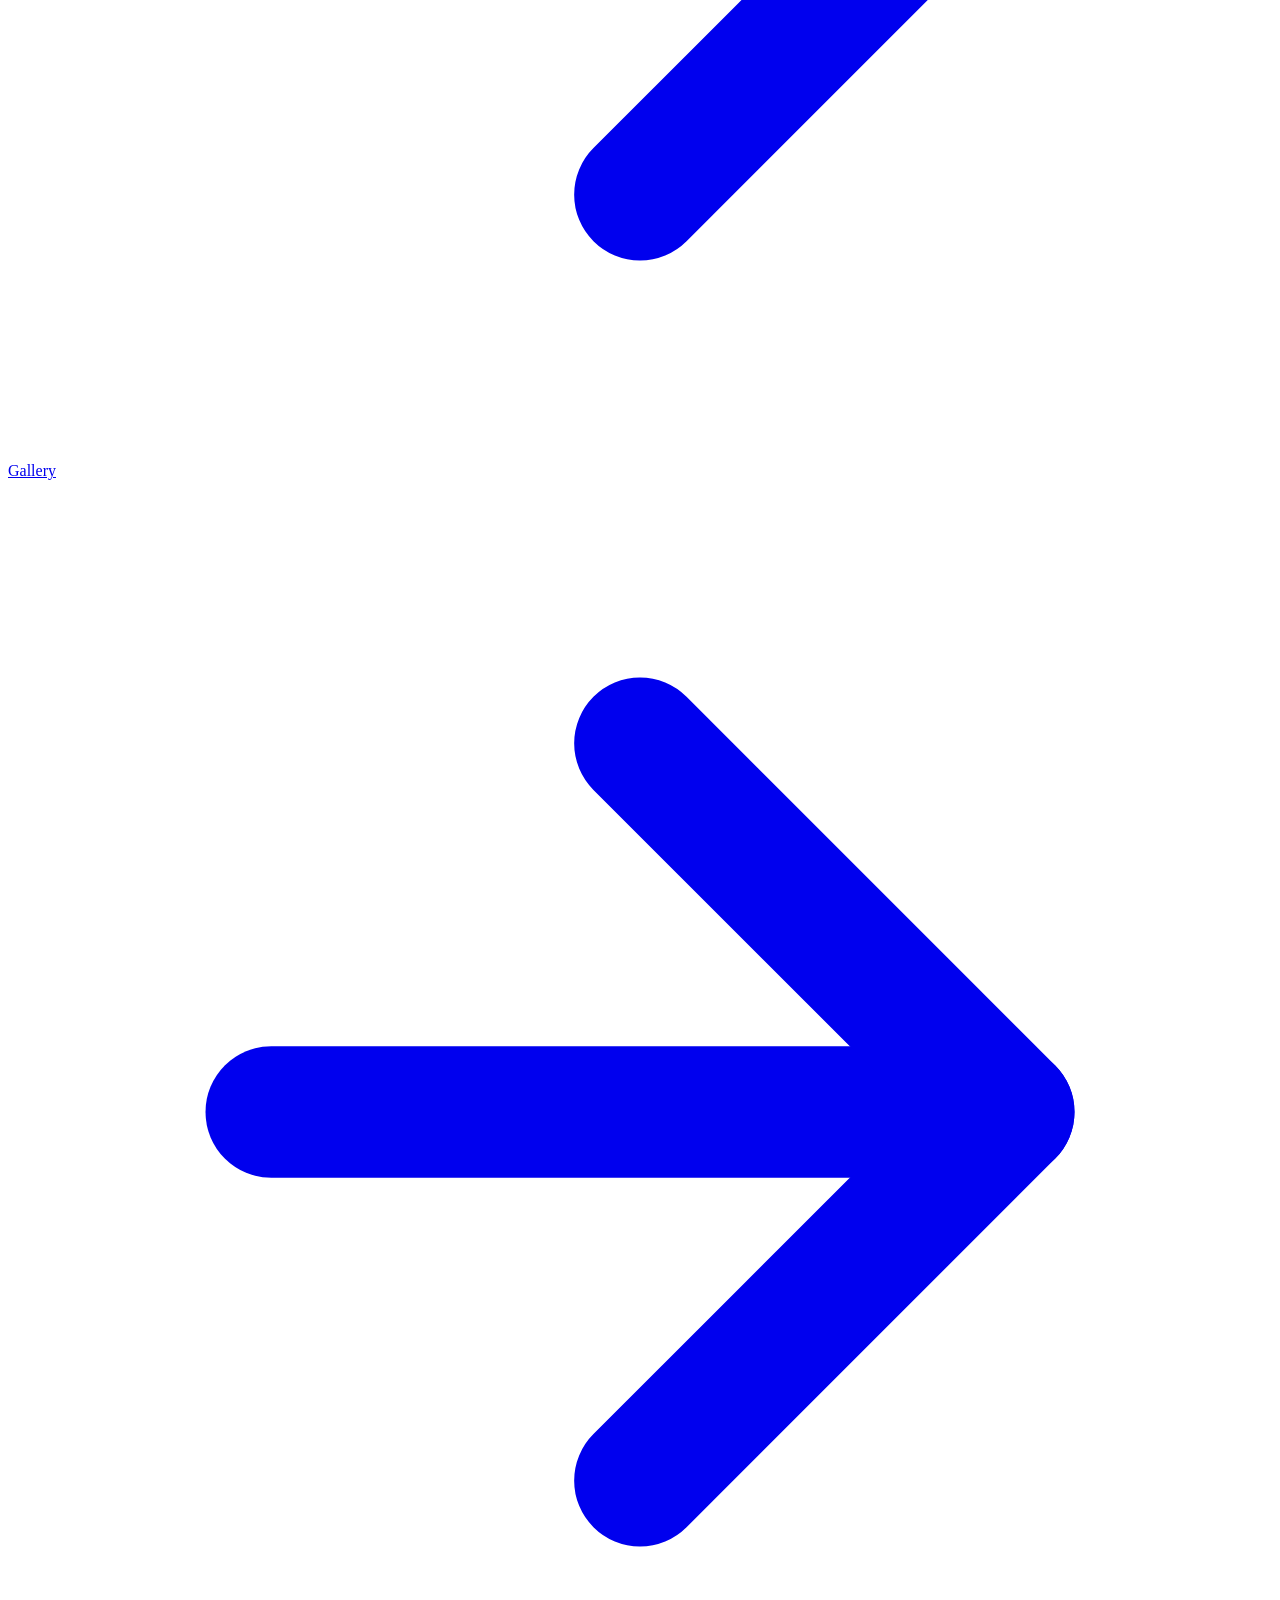
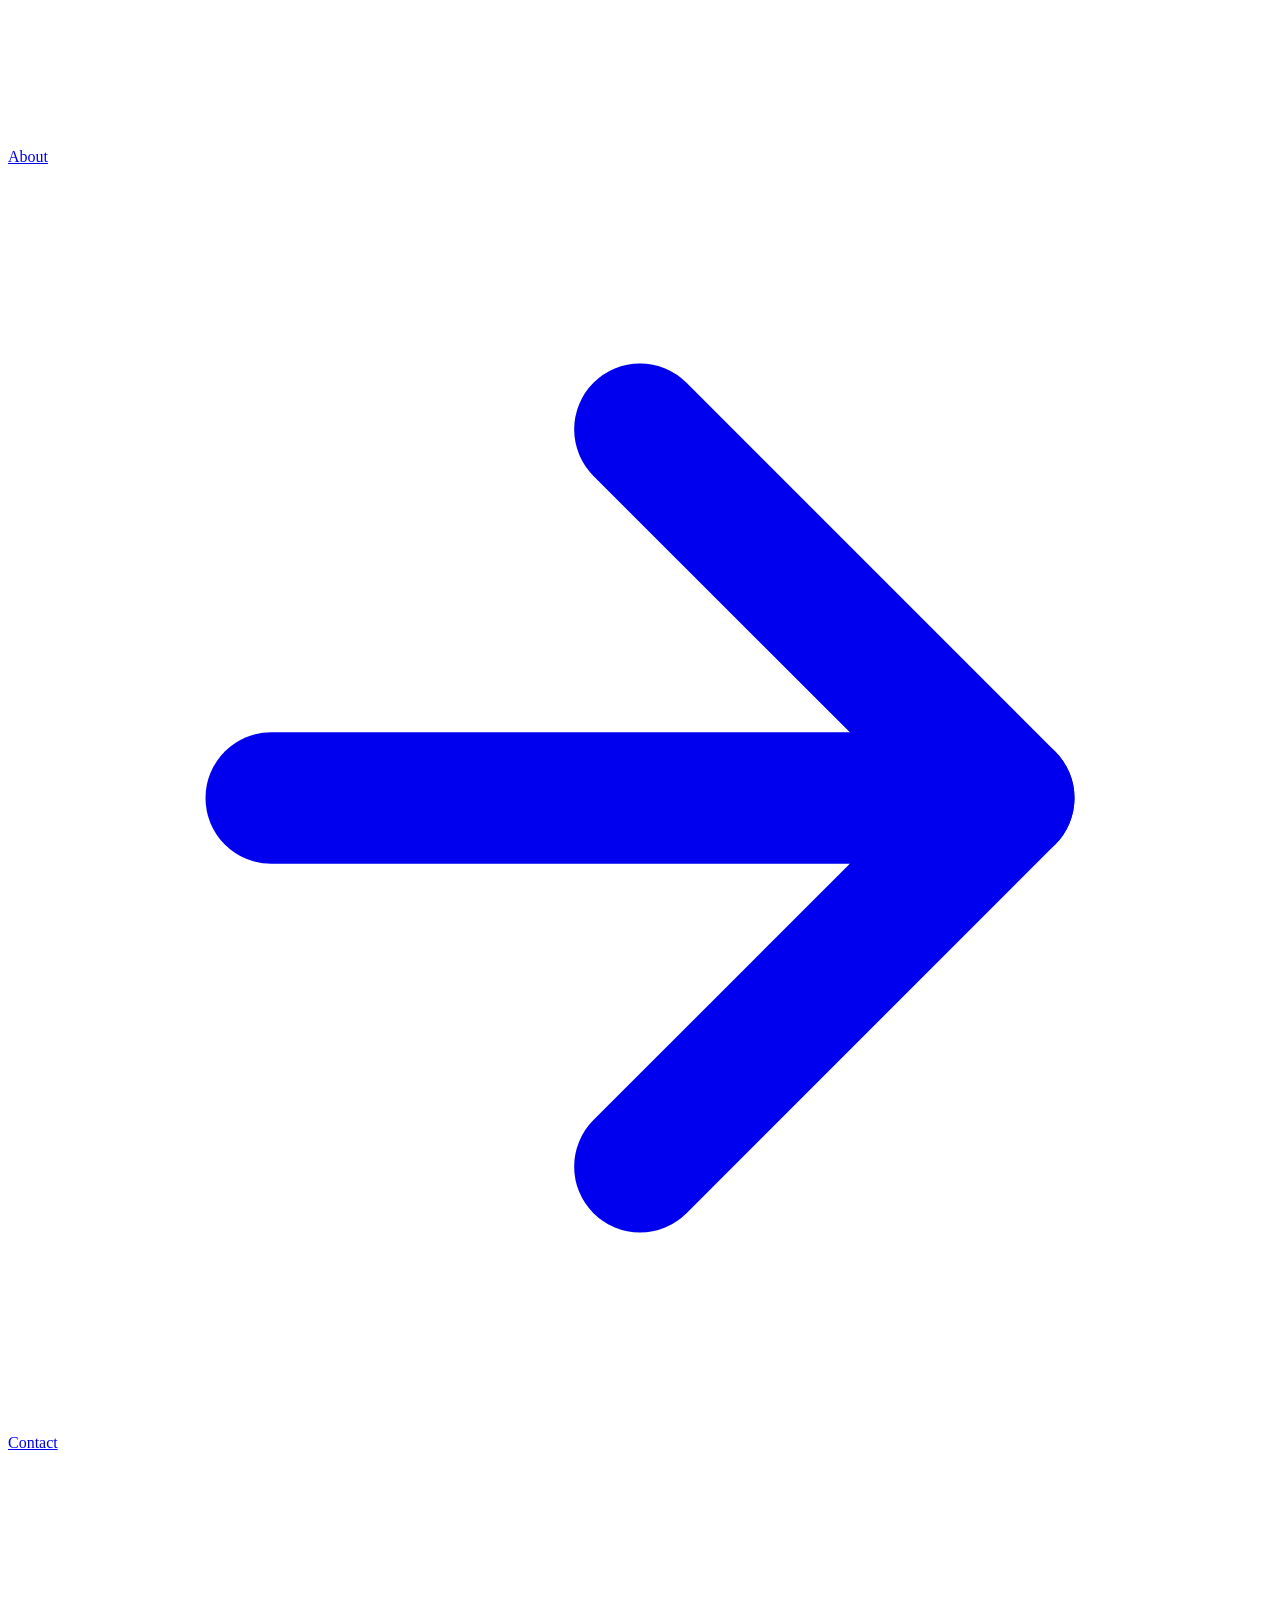
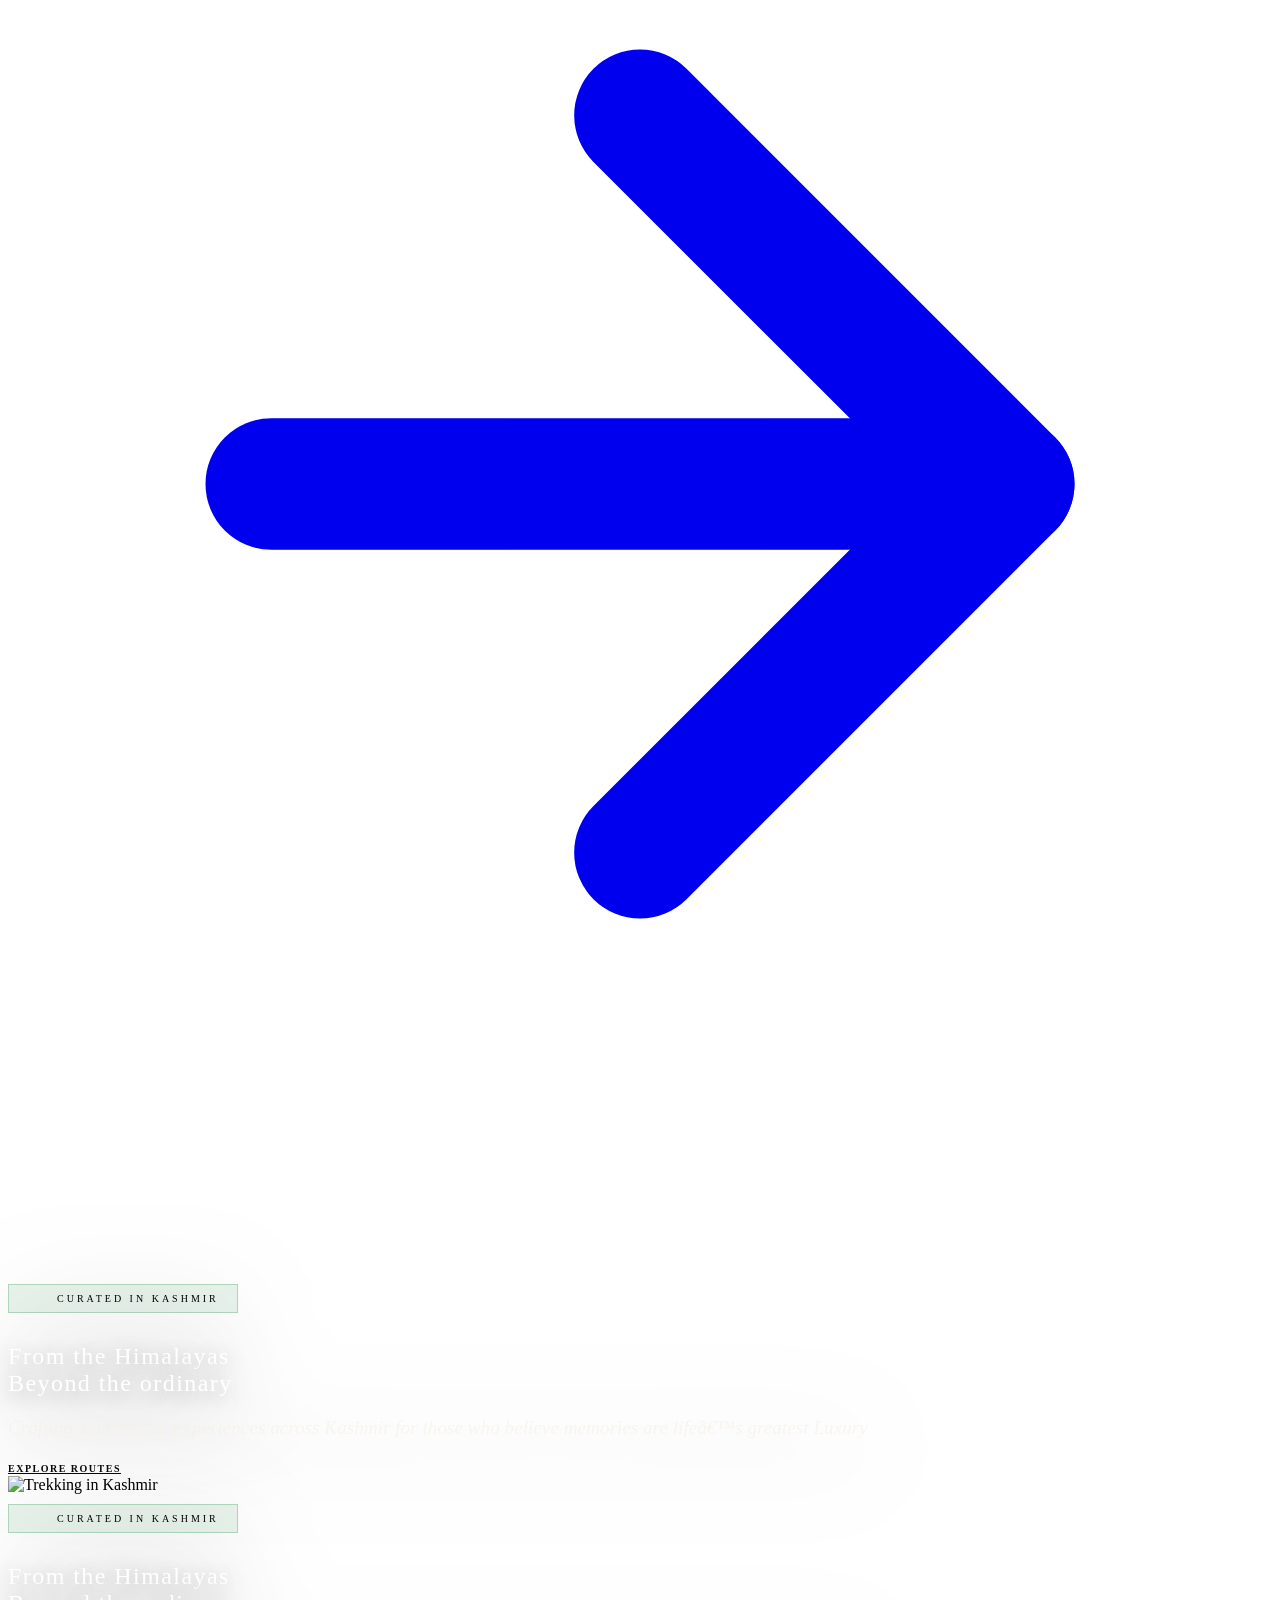
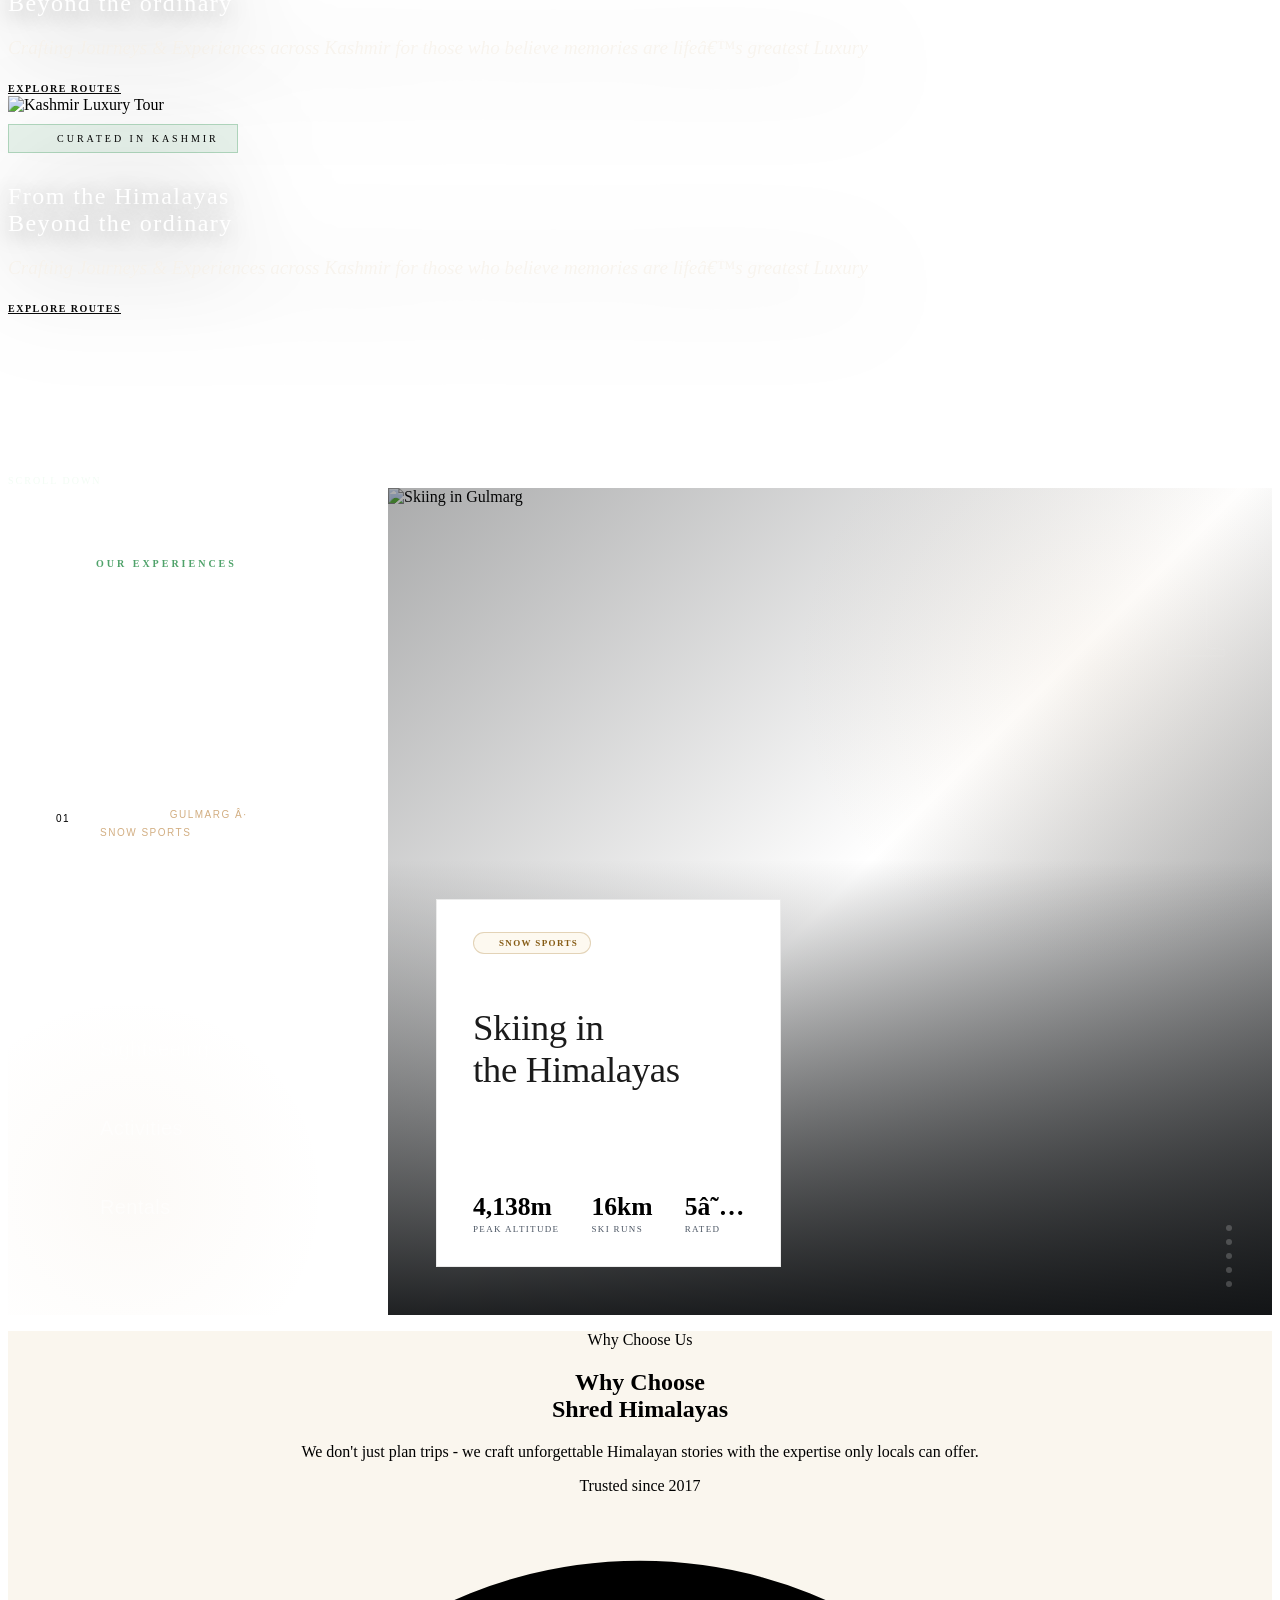
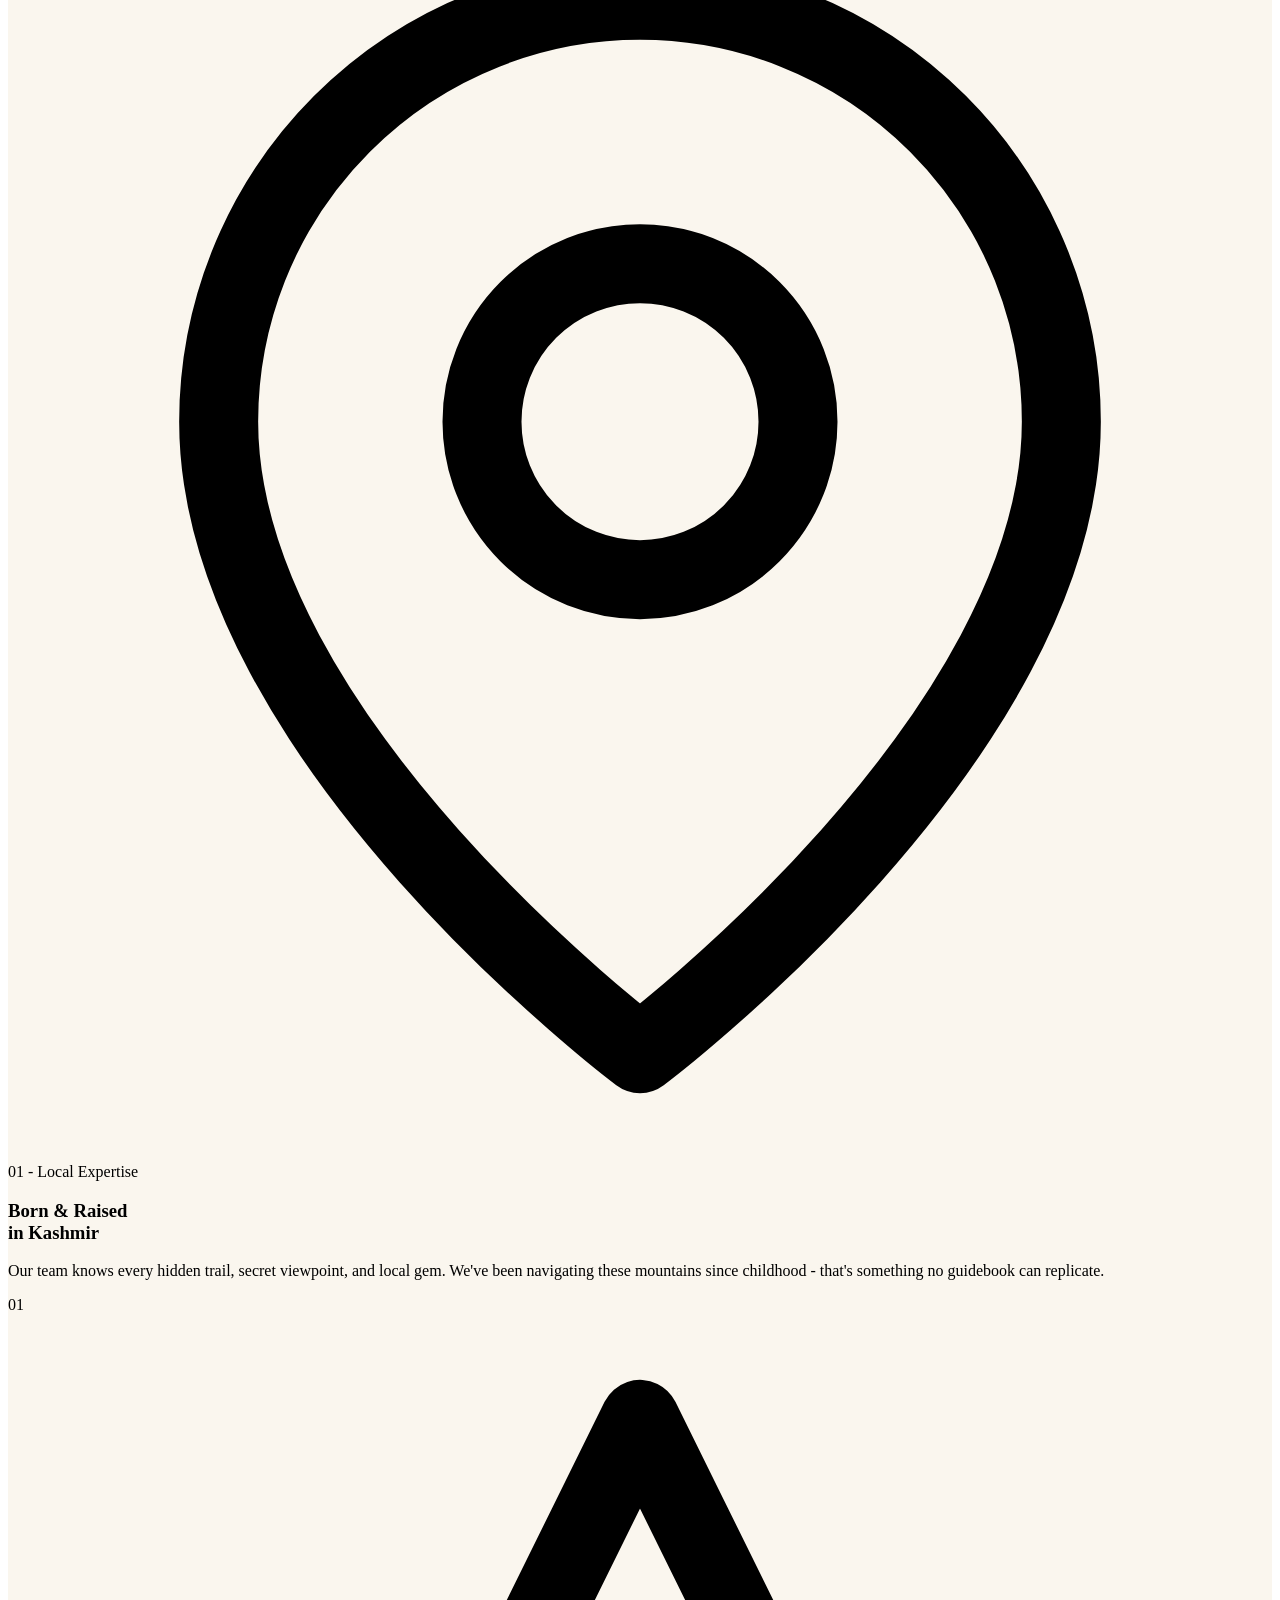
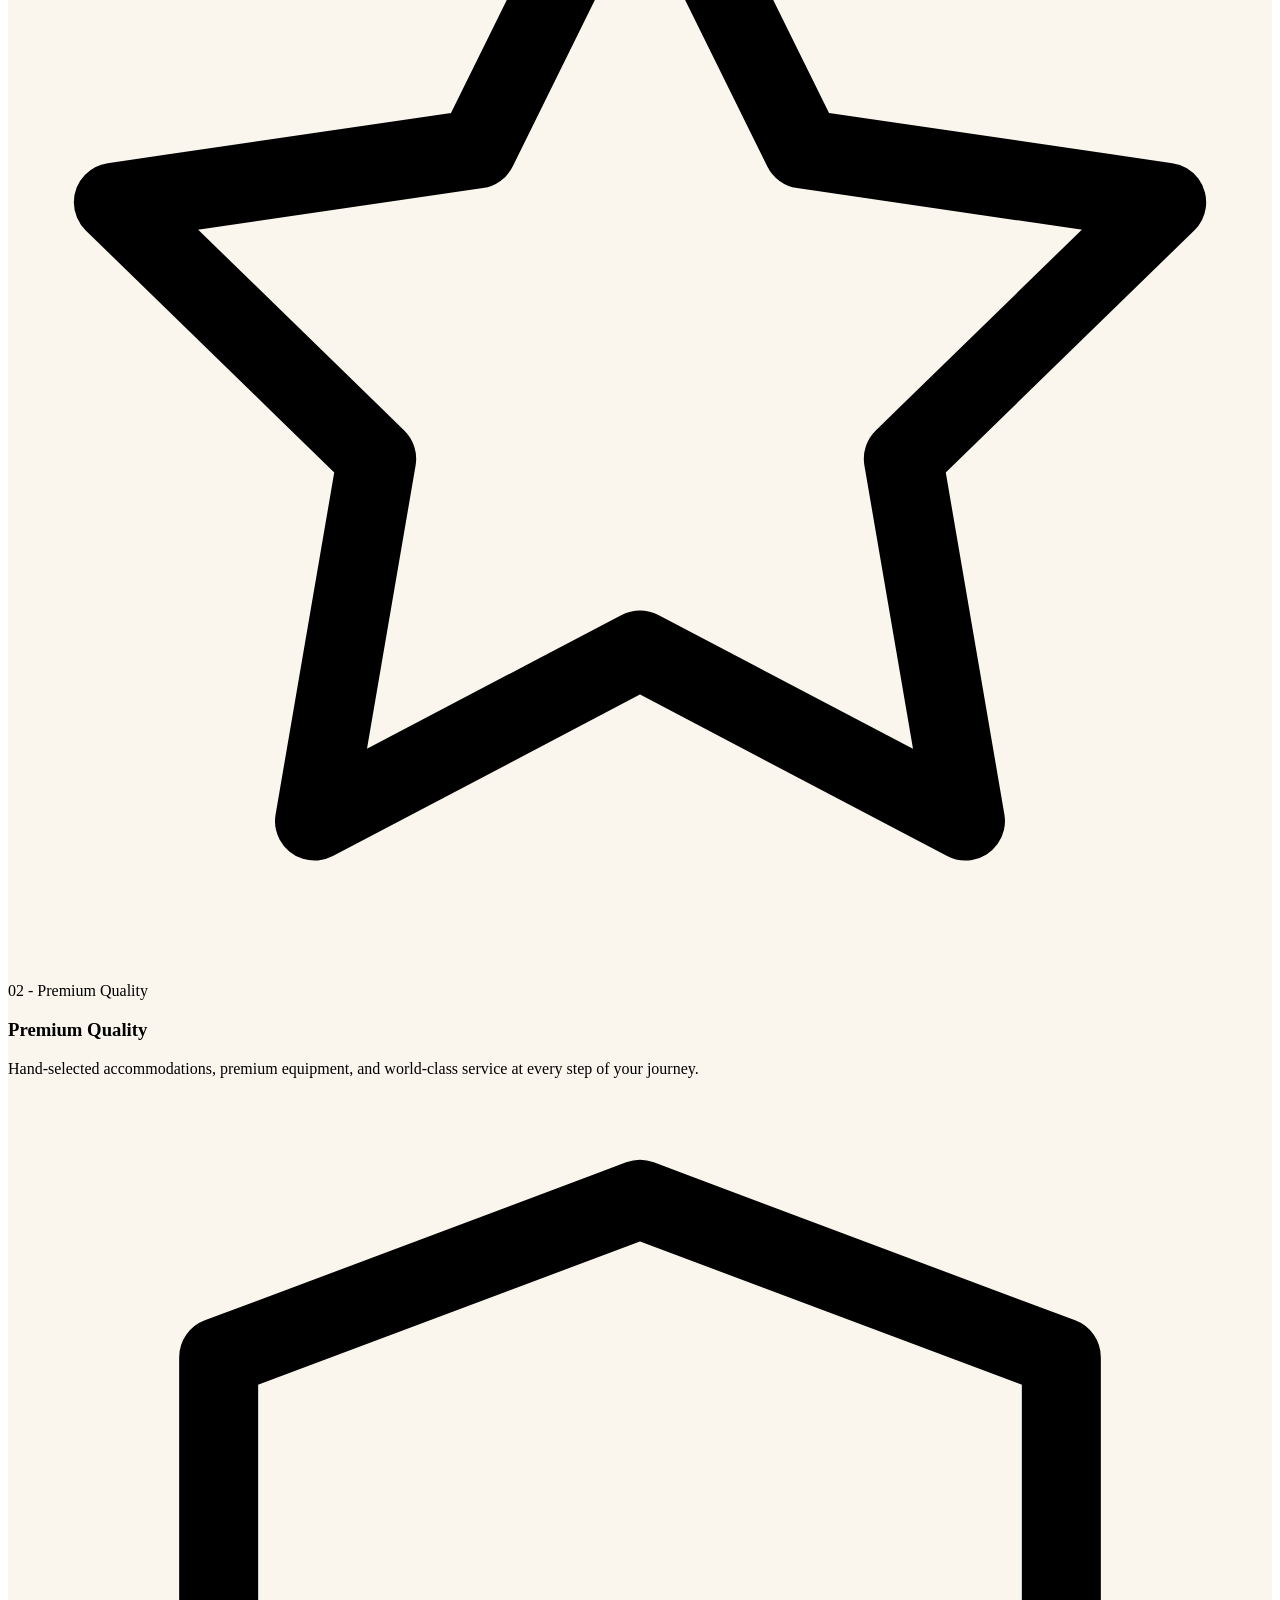
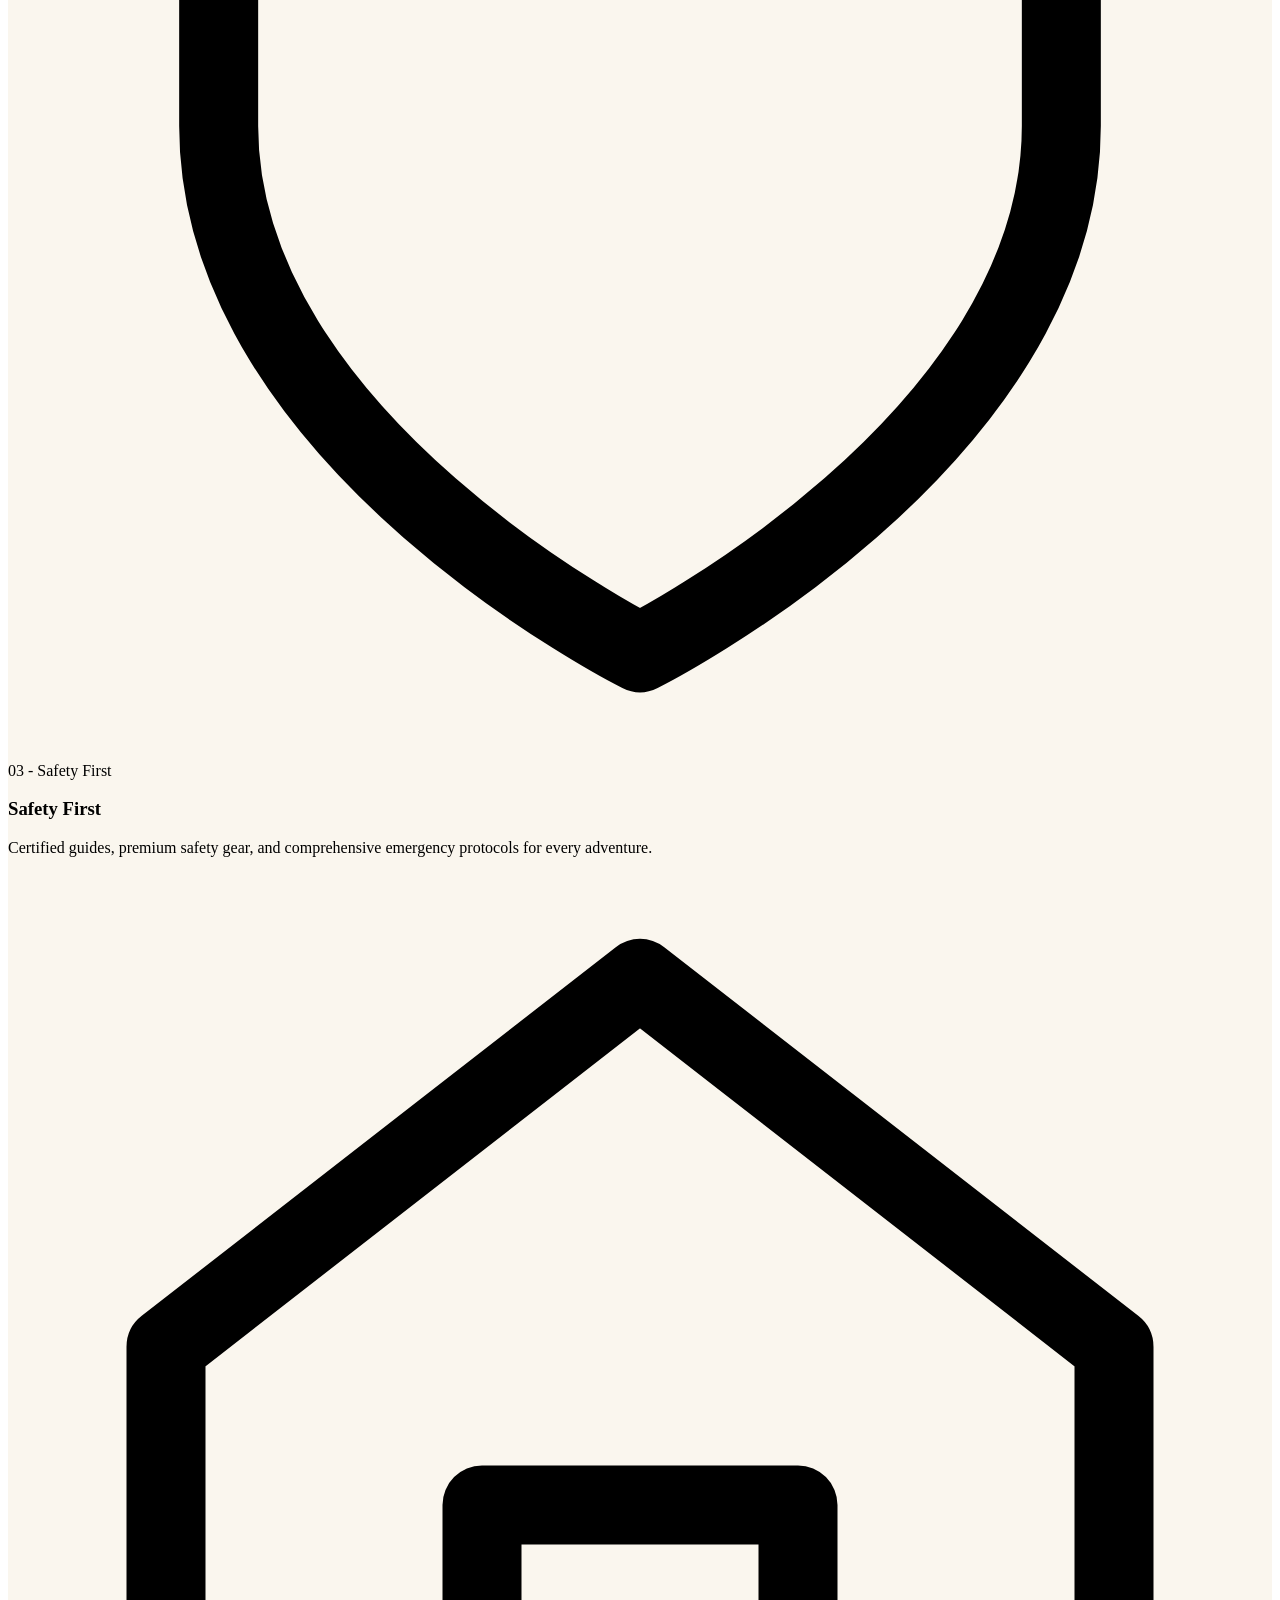
==== commit d13d1847: "just font bug" ====
--- a/index.html
+++ b/index.html
@@ -1,10 +1,10 @@
-﻿<!DOCTYPE html>
+<!DOCTYPE html>
 <html lang="en">
 
 <head>
   <meta charset="UTF-8">
   <meta name="viewport" content="width=device-width, initial-scale=1.0, viewport-fit=cover">
-  <title>Shred Himalayas â€” Premium Himalayan Adventures & Ski Experiences</title>
+  <title>Shred Himalayas  Premium Himalayan Adventures & Ski Experiences</title>
   <meta name="description"
     content="Luxury adventures, ski experiences, treks, and bespoke Himalayan journeys crafted by local experts in Kashmir. Experience the Himalayas beyond the ordinary.">
   <meta name="keywords" content="Kashmir, skiing, Gulmarg, Himalayas, trekking, luxury travel, snowboarding, adventure">
@@ -372,7 +372,7 @@
             <div class="experiences__panel-tag">Snow Sports</div>
             <h3 class="experiences__panel-heading">Skiing in<br>the Himalayas</h3>
             <p class="experiences__panel-desc">Asia's highest gondola, legendary powder runs, and certified instructors
-              for all levels. From first-timers to expert heli-skiers â€” Gulmarg delivers like nowhere else on Earth.</p>
+              for all levels. From first-timers to expert heli-skiers - Gulmarg delivers like nowhere else on Earth.</p>
             <div class="experiences__panel-meta">
               <a href="skiing.html" class="experiences__panel-cta">
                 Explore Skiing
@@ -608,7 +608,7 @@
           <h2>Why Choose<br>Shred Himalayas</h2>
         </div>
         <div class="why-choose__header-right">
-          <p>We don't just plan trips â€” we craft unforgettable Himalayan stories with the expertise only locals can
+          <p>We don't just plan trips - we craft unforgettable Himalayan stories with the expertise only locals can
             offer.</p>
           <div class="why-choose__header-badge">Trusted since 2017</div>
         </div>
@@ -617,7 +617,7 @@
       <!-- BENTO GRID -->
       <div class="why-choose__bento">
 
-        <!-- Card 1: Featured â€” Local Expertise (Large Dark) -->
+        <!-- Card 1: Featured - Local Expertise (Large Dark) -->
         <div class="wc-card wc-card--featured reveal">
           <div class="wc-card__icon">
             <svg viewBox="0 0 24 24" fill="none" stroke="currentColor" stroke-width="1.5" stroke-linecap="round"
@@ -626,10 +626,10 @@
               <circle cx="12" cy="10" r="3" />
             </svg>
           </div>
-          <span class="wc-card__num">01 â€” Local Expertise</span>
+          <span class="wc-card__num">01 - Local Expertise</span>
           <h3 class="wc-card__title">Born & Raised<br>in Kashmir</h3>
           <p class="wc-card__desc">Our team knows every hidden trail, secret viewpoint, and local gem. We've been
-            navigating these mountains since childhood â€” that's something no guidebook can replicate.</p>
+            navigating these mountains since childhood - that's something no guidebook can replicate.</p>
           <!-- <a href="adventures.html" class="wc-card__arrow-link">
             Explore Experiences
             <svg viewBox="0 0 24 24"><path d="M5 12h14M12 5l7 7-7 7"/></svg>
@@ -645,7 +645,7 @@
               <path d="M12 2 L15.09 8.26 22 9.27 17 14.14 18.18 21.02 12 17.77 5.82 21.02 7 14.14 2 9.27 8.91 8.26Z" />
             </svg>
           </div>
-          <span class="wc-card__num">02 â€” Premium Quality</span>
+          <span class="wc-card__num">02 - Premium Quality</span>
           <h3 class="wc-card__title">Premium Quality</h3>
           <p class="wc-card__desc">Hand-selected accommodations, premium equipment, and world-class service at every
             step of your journey.</p>
@@ -659,7 +659,7 @@
               <path d="M12 22s8-4 8-10V5l-8-3-8 3v7c0 6 8 10 8 10z" />
             </svg>
           </div>
-          <span class="wc-card__num">03 â€” Safety First</span>
+          <span class="wc-card__num">03 - Safety First</span>
           <h3 class="wc-card__title">Safety First</h3>
           <p class="wc-card__desc">Certified guides, premium safety gear, and comprehensive emergency protocols for
             every adventure.</p>
@@ -674,9 +674,9 @@
               <polyline points="9 22 9 12 15 12 15 22" />
             </svg>
           </div>
-          <span class="wc-card__num">04 â€” Luxury Comfort</span>
+          <span class="wc-card__num">04 - Luxury Comfort</span>
           <h3 class="wc-card__title">Luxury Comfort</h3>
-          <p class="wc-card__desc">From boutique mountain lodges to luxury houseboats â€” every stay is a curated
+          <p class="wc-card__desc">From boutique mountain lodges to luxury houseboats - every stay is a curated
             experience crafted for your comfort.</p>
         </div>
 
@@ -691,13 +691,13 @@
               <path d="M16 3.13a4 4 0 0 1 0 7.75" />
             </svg>
           </div>
-          <span class="wc-card__num">05 â€” Personalized Trips</span>
+          <span class="wc-card__num">05 - Personalized Trips</span>
           <h3 class="wc-card__title">Tailored Just For You</h3>
           <p class="wc-card__desc">No cookie-cutter packages. Every journey is tailored to your preferences, pace, and
             dreams.</p>
         </div>
 
-        <!-- Card 6: Transparent Pricing (Accent Outline â€” Wide) -->
+        <!-- Card 6: Transparent Pricing (Accent Outline - Wide) -->
         <div class="wc-card wc-card--accent-outline reveal">
           <div class="wc-card__icon">
             <svg viewBox="0 0 24 24" fill="none" stroke="currentColor" stroke-width="1.5" stroke-linecap="round"
@@ -706,9 +706,9 @@
               <path d="M17 5H9.5a3.5 3.5 0 0 0 0 7h5a3.5 3.5 0 0 1 0 7H6" />
             </svg>
           </div>
-          <span class="wc-card__num">06 â€” Transparent Pricing</span>
+          <span class="wc-card__num">06 - Transparent Pricing</span>
           <h3 class="wc-card__title">What You See Is What You Pay</h3>
-          <p class="wc-card__desc">Clear pricing with no hidden costs. You see exactly what you pay for â€” premium value,
+          <p class="wc-card__desc">Clear pricing with no hidden costs. You see exactly what you pay for - premium value,
             always. Our quotes are comprehensive and honest from the first conversation.</p>
           <div class="wc-card__tag">No Hidden Fees Â· Ever</div>
         </div>
@@ -827,7 +827,7 @@
           <div class="packages__card-content">
             <span class="packages__card-tag">Unique</span>
             <h3 class="packages__card-title">Kashmir Offbeat Tour</h3>
-            <p class="packages__card-desc">Explore Kashmir's hidden gems far from the tourist trail â€” untouched
+            <p class="packages__card-desc">Explore Kashmir's hidden gems far from the tourist trail - untouched
               villages, secret valleys, and pristine wilderness.</p>
             <a href="packages.html" class="btn btn--primary" style="padding: 7px 18px; font-size: 11.5px;"><span>View
                 Details</span></a>
@@ -874,7 +874,7 @@
           <img src="assets/images/gallery-gulmarg.png" alt="" class="sightseeing__info-image" id="infoImage">
           <div>
             <h4 class="sightseeing__info-title" id="infoTitle">Gulmarg</h4>
-            <p class="sightseeing__info-desc" id="infoDesc">The "Meadow of Flowers" â€” home to Asia's highest gondola and world-class skiing terrain at 2,650m altitude.</p>
+            <p class="sightseeing__info-desc" id="infoDesc">The "Meadow of Flowers" - home to Asia's highest gondola and world-class skiing terrain at 2,650m altitude.</p>
             <a href="#packages" class="btn btn--primary" style="padding: 8px 20px; font-size: 12px;"><span>Explore Packages</span></a>
           </div>
           <button class="sightseeing__info-close" id="infoClose">âœ•</button>
@@ -889,7 +889,7 @@
       <div class="rentals__header">
         <p class="section-label">Gear Up</p>
         <h2 class="section-title split-text">Premium <span class="text-gradient">Equipment Rentals</span></h2>
-        <p class="section-subtitle">Top-quality gear for every adventure â€” maintained to the highest standards.</p>
+        <p class="section-subtitle">Top-quality gear for every adventure - maintained to the highest standards.</p>
       </div>
 
       <div class="rentals__grid" id="rentals-grid">
@@ -1343,21 +1343,32 @@
         SHData.updateWhatsApp();
         SHData.renderFooter();
       });
-
-        // ---- Loading Screen ----
-        const loader = document.getElementById('sh-loader');
-        if (loader) {
+    });
+  </script>
+  <script>
+    // ---- Loading Screen (standalone — always runs regardless of Firebase/SHData) ----
+    (function () {
+      var DISMISS_AFTER_MS = 2200;
+      var FADE_DURATION_MS = 900;
+      function dismissLoader() {
+        var loader = document.getElementById('sh-loader');
+        if (!loader) return;
+        setTimeout(function () {
+          loader.classList.add('loaded');
           setTimeout(function () {
-            loader.classList.add('loaded');
-            setTimeout(function () {
-              loader.style.display = 'none';
-              if (window.ScrollTrigger) {
-                ScrollTrigger.refresh();
-              }
-            }, 900);
-          }, 2200);
-        }
-      });
+            loader.style.display = 'none';
+            if (window.ScrollTrigger) {
+              ScrollTrigger.refresh();
+            }
+          }, FADE_DURATION_MS);
+        }, DISMISS_AFTER_MS);
+      }
+      if (document.readyState === 'loading') {
+        document.addEventListener('DOMContentLoaded', dismissLoader);
+      } else {
+        dismissLoader();
+      }
+    })();
     
   </script>
   <script src="js/cursor.js?v=1"></script>
--- a/css/experiences.css
+++ b/css/experiences.css
@@ -0,0 +1,1102 @@
+/* ============================================
+   EXPERIENCES v2 - Editorial Magazine Layout
+   Forest Green & Sand Beige Premium Edition
+   ============================================ */
+
+.experiences {
+  
+  min-height: auto;
+  background: var(--bg-raised);
+  position: relative;
+  overflow: hidden;
+  display: flex;
+  flex-direction: column;
+}
+
+/* ---- Decorative Background Elements ---- */
+.experiences::before {
+  content: '';
+  position: absolute;
+  top: -120px;
+  right: -120px;
+  width: 600px;
+  height: 600px;
+  background: radial-gradient(circle, rgba(199, 154, 99, 0.07) 0%, transparent 70%);
+  border-radius: 50%;
+  pointer-events: none;
+}
+
+.experiences::after {
+  content: '';
+  position: absolute;
+  bottom: -80px;
+  left: -80px;
+  width: 400px;
+  height: 400px;
+  background: radial-gradient(circle, rgba(199, 154, 99, 0.05) 0%, transparent 70%);
+  border-radius: 50%;
+  pointer-events: none;
+}
+
+/* ---- Layout ---- */
+.experiences__layout {
+  display: grid;
+  grid-template-columns: 380px 1fr;
+  min-height: 600px;
+  position: relative;
+  z-index: 2;
+}
+
+/* ---- Left Sidebar ---- */
+.experiences__sidebar {
+  background: var(--charcoal);
+  padding: clamp(32px, 5vw, 60px) clamp(24px, 4vw, 48px);
+  /* Reduced from 60px 48px */
+  display: flex;
+  flex-direction: column;
+  justify-content: center;
+  position: relative;
+  overflow: hidden;
+}
+
+.experiences__sidebar::before {
+  content: '';
+  position: absolute;
+  top: 0;
+  left: 0;
+  right: 0;
+  bottom: 0;
+  background: url("data:image/svg+xml,%3Csvg width='60' height='60' viewBox='0 0 60 60' xmlns='http://www.w3.org/2000/svg'%3E%3Cg fill='none' fill-rule='evenodd'%3E%3Cg fill='%23ffffff' fill-opacity='0.02'%3E%3Cpath d='M36 34v-4h-2v4h-4v2h4v4h2v-4h4v-2h-4zm0-30V0h-2v4h-4v2h4v4h2V6h4V4h-4zM6 34v-4H4v4H0v2h4v4h2v-4h4v-2H6zM6 4V0H4v4H0v2h4v4h2V6h4V4H6z'/%3E%3C/g%3E%3C/g%3E%3C/svg%3E");
+  pointer-events: none;
+  opacity: 0.4;
+}
+
+/* Vertical decorative line */
+.experiences__sidebar::after {
+  content: '';
+  position: absolute;
+  top: 60px;
+  bottom: 60px;
+  right: 0;
+  width: 1px;
+  background: linear-gradient(to bottom, transparent, rgba(255, 255, 255, 0.1) 30%, rgba(255, 255, 255, 0.1) 70%, transparent);
+  pointer-events: none;
+}
+
+.experiences__sidebar-header {
+  margin-bottom: 56px;
+  position: relative;
+  z-index: 2;
+}
+
+.experiences__sidebar-label {
+  display: flex;
+  align-items: center;
+  gap: 12px;
+  font-family: var(--font-accent);
+  font-size: 10px;
+  font-weight: 600;
+  letter-spacing: 0.3em;
+  text-transform: uppercase;
+  color: rgba(35, 139, 69, 0.8);
+  margin-bottom: 20px;
+}
+
+.experiences__sidebar-label::before {
+  content: '';
+  width: 28px;
+  height: 1px;
+  background: var(--gold);
+}
+
+.experiences__sidebar-title {
+  font-family: var(--font-heading);
+  font-size: clamp(2rem, 3vw, 2.8rem);
+  font-weight: var(--weight-bold);
+  line-height: 1.15;
+  color: #ffffff;
+  letter-spacing: -0.01em;
+}
+
+.experiences__sidebar-title span {
+  color: var(--gold);
+  font-style: normal;
+}
+
+/* ---- Activity Navigation List ---- */
+.experiences__nav {
+  list-style: none;
+  padding: 0;
+  margin: 0;
+  position: relative;
+  z-index: 2;
+}
+
+.experiences__nav-item {
+  position: relative;
+}
+
+.experiences__nav-btn {
+  width: 100%;
+  background: none;
+  border: none;
+  cursor: pointer;
+  padding: 20px 0;
+  display: flex;
+  align-items: center;
+  gap: 20px;
+  border-bottom: 1px solid rgba(255, 255, 255, 0.06);
+  transition: all 0.4s cubic-bezier(0.23, 1, 0.32, 1);
+  text-align: left;
+  position: relative;
+  overflow: hidden;
+}
+
+.experiences__nav-btn::before {
+  content: '';
+  position: absolute;
+  left: -48px;
+  top: 0;
+  bottom: 0;
+  width: 3px;
+  background: var(--gold);
+  transform: scaleY(0);
+  transform-origin: center;
+  transition: transform 0.4s cubic-bezier(0.23, 1, 0.32, 1);
+}
+
+.experiences__nav-btn.is-active::before {
+  transform: scaleY(1);
+}
+
+.experiences__nav-num {
+  font-family: var(--font-accent);
+  font-size: 10px;
+  color: rgba(255, 255, 255, 0.25);
+  letter-spacing: 0.15em;
+  min-width: 24px;
+  transition: color 0.3s ease;
+}
+
+.experiences__nav-info {
+  flex: 1;
+}
+
+.experiences__nav-title {
+  font-family: var(--font-heading);
+  font-size: 1.25rem;
+  font-weight: 300;
+  color: rgba(255, 255, 255, 0.5);
+  letter-spacing: 0.02em;
+  margin-bottom: 2px;
+  transition: all 0.4s cubic-bezier(0.23, 1, 0.32, 1);
+}
+
+.experiences__nav-sub {
+  font-family: var(--font-accent);
+  font-size: 10px;
+  color: rgba(255, 255, 255, 0.2);
+  letter-spacing: 0.15em;
+  text-transform: uppercase;
+  transition: all 0.3s ease;
+  max-height: 0;
+  overflow: hidden;
+  opacity: 0;
+}
+
+.experiences__nav-arrow {
+  width: 32px;
+  height: 32px;
+  border-radius: 50%;
+  border: 1px solid rgba(255, 255, 255, 0.1);
+  display: flex;
+  align-items: center;
+  justify-content: center;
+  color: rgba(255, 255, 255, 0.2);
+  font-size: 14px;
+  flex-shrink: 0;
+  transition: all 0.4s cubic-bezier(0.23, 1, 0.32, 1);
+}
+
+/* Active state */
+.experiences__nav-btn.is-active .experiences__nav-num {
+  color: var(--gold);
+}
+
+.experiences__nav-btn.is-active .experiences__nav-title {
+  color: #ffffff;
+  font-size: 1.45rem;
+}
+
+.experiences__nav-btn.is-active .experiences__nav-sub {
+  max-height: 20px;
+  opacity: 1;
+  color: rgba(199, 154, 99, 0.8);
+}
+
+.experiences__nav-btn.is-active .experiences__nav-arrow {
+  background: var(--gold);
+  border-color: var(--gold);
+  color: #ffffff;
+  transform: rotate(45deg);
+}
+
+/* Hover state (non-active) */
+.experiences__nav-btn:not(.is-active):hover .experiences__nav-title {
+  color: rgba(255, 255, 255, 0.8);
+  transform: translateX(8px);
+}
+
+.experiences__nav-btn:not(.is-active):hover .experiences__nav-arrow {
+  border-color: rgba(255, 255, 255, 0.3);
+  color: rgba(255, 255, 255, 0.5);
+}
+
+/* ---- Right Panel - Image Stage ---- */
+.experiences__stage {
+  position: relative;
+  overflow: hidden;
+  background: var(--charcoal);
+}
+
+.experiences__panel {
+  position: absolute;
+  inset: 0;
+  opacity: 0;
+  visibility: hidden;
+  transition: opacity 0.7s cubic-bezier(0.23, 1, 0.32, 1), visibility 0.7s;
+}
+
+.experiences__panel.is-active {
+  opacity: 1;
+  visibility: visible;
+}
+
+.experiences__panel-image {
+  width: 100%;
+  height: 100%;
+  object-fit: cover;
+  transform: scale(1.05);
+  transition: transform 1s cubic-bezier(0.23, 1, 0.32, 1);
+}
+
+.experiences__panel.is-active .experiences__panel-image {
+  transform: scale(1);
+}
+
+/* Dark gradient overlay */
+.experiences__panel-overlay {
+  position: absolute;
+  inset: 0;
+  background: linear-gradient(135deg,
+      rgba(12, 14, 16, 0.35) 0%,
+      transparent 50%,
+      rgba(12, 14, 16, 0.65) 100%);
+  z-index: 1;
+}
+
+/* Bottom overlay for content */
+.experiences__panel-overlay-bottom {
+  position: absolute;
+  bottom: 0;
+  left: 0;
+  right: 0;
+  height: 55%;
+  background: linear-gradient(to top, rgba(12, 14, 16, 0.92) 0%, transparent 100%);
+  z-index: 1;
+}
+
+/* Large decorative number */
+.experiences__panel-bignum {
+  position: absolute;
+  top: 40px;
+  right: 40px;
+  font-family: var(--font-heading);
+  font-size: clamp(6rem, 12vw, 14rem);
+  font-weight: 700;
+  line-height: 1;
+  color: transparent;
+  -webkit-text-stroke: 1px rgba(255, 255, 255, 0.08);
+  z-index: 2;
+  pointer-events: none;
+  user-select: none;
+  transition: all 0.7s ease;
+}
+
+/* Panel Content - Premium Floating Cream Card */
+.experiences__panel-content {
+  position: absolute;
+  bottom: 48px;
+  left: 48px;
+  max-width: 440px;
+  background: #ffffff !important;
+  backdrop-filter: blur(12px);
+  -webkit-backdrop-filter: blur(12px);
+  border: 1px solid rgba(0, 0, 0, 0.08) !important;
+  border-radius: var(--radius-lg) !important;
+  padding: 32px 36px !important;
+  z-index: 3;
+  box-shadow: var(--shadow-lg);
+  box-sizing: border-box;
+}
+
+.experiences__panel-tag {
+  display: inline-flex;
+  align-items: center;
+  gap: 8px;
+  background: #FDF9F0 !important;
+  border: 1px solid rgba(167, 123, 52, 0.3) !important;
+  border-radius: 100px;
+  padding: 5px 12px;
+  font-family: var(--font-accent);
+  font-size: 9px;
+  font-weight: 600;
+  letter-spacing: 0.15em;
+  text-transform: uppercase;
+  color: #855B14 !important;
+  margin-bottom: 16px;
+  transform: translateY(20px);
+  opacity: 0;
+  transition: all 0.6s cubic-bezier(0.23, 1, 0.32, 1) 0.1s;
+}
+
+.experiences__panel-tag::before {
+  content: '';
+  width: 5px;
+  height: 5px;
+  border-radius: 50%;
+  background: var(--sunset-gold);
+}
+
+.experiences__panel.is-active .experiences__panel-tag {
+  transform: translateY(0);
+  opacity: 1;
+}
+
+.experiences__panel-heading {
+  font-family: var(--font-heading);
+  font-size: clamp(1.8rem, 3vw, 2.3rem) !important;
+  font-weight: 400 !important;
+  line-height: 1.15 !important;
+  color: #1b1b1b !important;
+  /* Dark charcoal text */
+  letter-spacing: -0.01em;
+  margin-bottom: 24px !important;
+  transform: translateY(30px);
+  opacity: 0;
+  transition: all 0.7s cubic-bezier(0.23, 1, 0.32, 1) 0.2s;
+}
+
+.experiences__panel.is-active .experiences__panel-heading {
+  transform: translateY(0);
+  opacity: 1;
+}
+
+.experiences__panel-desc {
+  display: none !important;
+  /* Remove/hide paragraph lines completely from all images */
+}
+
+
+.experiences__panel-cta {
+  display: inline-flex;
+  align-items: center;
+  gap: 12px;
+  background: var(--gold);
+  color: #ffffff;
+  font-family: var(--font-accent);
+  font-size: 11px;
+  font-weight: 700;
+  letter-spacing: 0.2em;
+  text-transform: uppercase;
+  text-decoration: none;
+  padding: 16px 28px;
+  border-radius: 4px;
+  transition: all 0.3s cubic-bezier(0.23, 1, 0.32, 1);
+  transform: translateY(20px);
+  opacity: 0;
+  transition: transform 0.7s cubic-bezier(0.23, 1, 0.32, 1) 0.4s,
+    opacity 0.7s cubic-bezier(0.23, 1, 0.32, 1) 0.4s,
+    background 0.3s ease, box-shadow 0.3s ease;
+}
+
+.experiences__panel.is-active .experiences__panel-cta {
+  transform: translateY(0);
+  opacity: 1;
+}
+
+.experiences__panel-cta:hover {
+  background: #b68a55;
+  box-shadow: 0 12px 32px rgba(199, 154, 99, 0.3);
+  gap: 18px;
+}
+
+.experiences__panel-cta-icon {
+  width: 18px;
+  height: 18px;
+  stroke: currentColor;
+  fill: none;
+  stroke-width: 2;
+  transition: transform 0.3s ease;
+}
+
+.experiences__panel-cta:hover .experiences__panel-cta-icon {
+  transform: translateX(4px);
+}
+
+/* ---- Stats strip inside panel ---- */
+.experiences__panel-stats {
+  display: flex;
+  gap: 32px;
+  margin-top: 0;
+  padding-top: 28px;
+  border-top: 1px solid rgba(255, 255, 255, 0.1);
+  transform: translateY(20px);
+  opacity: 0;
+  transition: all 0.7s cubic-bezier(0.23, 1, 0.32, 1) 0.45s;
+}
+
+.experiences__panel.is-active .experiences__panel-stats {
+  transform: translateY(0);
+  opacity: 1;
+}
+
+.experiences__stat {
+  display: flex;
+  flex-direction: column;
+  gap: 4px;
+}
+
+.experiences__stat-num {
+  font-family: var(--font-heading);
+  font-size: 1.6rem;
+  font-weight: 600;
+  color: var(--gold);
+  line-height: 1;
+}
+
+.experiences__stat-label {
+  font-family: var(--font-accent);
+  font-size: 9px;
+  letter-spacing: 0.15em;
+  text-transform: uppercase;
+  color: #4B5563 !important;
+}
+
+/* ---- Progress Dots ---- */
+.experiences__dots {
+  position: absolute;
+  bottom: 28px;
+  right: 40px;
+  display: flex;
+  flex-direction: column;
+  gap: 8px;
+  z-index: 10;
+}
+
+.experiences__dot {
+  width: 6px;
+  height: 6px;
+  border-radius: 50%;
+  background: rgba(255, 255, 255, 0.2);
+  cursor: pointer;
+  border: none;
+  padding: 0;
+  transition: all 0.4s cubic-bezier(0.23, 1, 0.32, 1);
+}
+
+.experiences__dot.is-active {
+  background: var(--gold);
+  height: 24px;
+  border-radius: 4px;
+}
+
+/* ================================================
+   MOBILE LAYOUT - Sidebar First, Image Below
+   3Ã—2 icon grid Â· Dark sidebar Â· Clean stage
+   ================================================ */
+
+@media (max-width: 1024px) {
+
+  .experiences {
+    min-height: auto;
+    background: #1C1C1C;
+  }
+
+  .experiences::before,
+  .experiences::after {
+    display: none;
+  }
+
+  .experiences__layout {
+    display: flex;
+    flex-direction: column;
+  }
+
+  /* ---- SIDEBAR — appears first on mobile ---- */
+  .experiences__sidebar {
+    order: 1;
+    background: #1C1C1C;
+    padding: 40px 20px 28px;
+    min-height: auto;
+  }
+
+  .experiences__sidebar::before {
+    opacity: 0.3;
+  }
+
+  .experiences__sidebar::after {
+    display: none;
+  }
+
+  .experiences__sidebar-header {
+    margin-bottom: 28px;
+  }
+
+  .experiences__sidebar-title {
+    font-size: clamp(1.6rem, 6vw, 2.2rem);
+  }
+
+  /* ---- IMAGE STAGE — appears below sidebar ---- */
+  .experiences__stage {
+    order: 2;
+    width: 100%;
+    height: 60vw;
+    min-height: 300px;
+    max-height: 480px;
+    position: relative;
+    overflow: hidden;
+  }
+
+  .experiences__panel-content {
+    bottom: 24px !important;
+    left: 20px !important;
+    right: 20px !important;
+    max-width: none !important;
+    background: #ffffff !important;
+    border: 1px solid rgba(0, 0, 0, 0.08) !important;
+    box-shadow: 0 10px 30px rgba(0, 0, 0, 0.08) !important;
+    padding: 24px 28px !important;
+    border-radius: 12px !important;
+    backdrop-filter: none !important;
+    -webkit-backdrop-filter: none !important;
+    box-sizing: border-box;
+  }
+
+  .experiences__panel-heading {
+    font-size: clamp(1.4rem, 4vw, 1.8rem) !important;
+    color: #111827 !important;
+    text-shadow: none !important;
+    font-weight: 600 !important;
+    margin-bottom: 16px !important;
+    line-height: 1.25 !important;
+  }
+
+  .experiences__panel-tag {
+    background: #FDF9F0 !important;
+    color: #855B14 !important;
+    border: 1px solid rgba(167, 123, 52, 0.3) !important;
+    margin-bottom: 12px !important;
+    backdrop-filter: none !important;
+    -webkit-backdrop-filter: none !important;
+  }
+
+  .experiences__panel-tag::before {
+    background: #855B14 !important;
+  }
+
+  /* Mobile CTA button — cream so it pops on dark image overlay */
+  .experiences__panel-cta {
+    background: var(--gold) !important;
+    color: #ffffff !important;
+    border-radius: 6px !important;
+    padding: 12px 22px !important;
+    font-size: 10px !important;
+  }
+
+  .experiences__panel-cta:hover {
+    background: #ffffff !important;
+    color: #1a2e22 !important;
+  }
+
+  .experiences__panel-stats {
+    display: none;
+  }
+
+  .experiences__panel-bignum {
+    display: none;
+  }
+
+  .experiences__dots {
+    flex-direction: row;
+    bottom: 16px;
+    right: 16px;
+  }
+
+  .experiences__dot.is-active {
+    width: 22px;
+    height: 6px;
+    border-radius: 3px;
+  }
+
+  /* ================================================
+     3 Ã— 2 SERVICE ICON GRID
+     All 6 options visible - no scrolling needed
+     ================================================ */
+  .experiences__nav {
+    display: grid;
+    grid-template-columns: repeat(3, 1fr);
+    gap: 10px;
+    overflow: visible;
+    padding: 0;
+  }
+
+  .experiences__nav-item {
+    flex-shrink: unset;
+  }
+
+  /* Each card - tall, centred icon style */
+  .experiences__nav-btn {
+    width: 100%;
+    flex-direction: column;
+    align-items: center;
+    justify-content: center;
+    gap: 0;
+    padding: 16px 10px 14px;
+    border-radius: 16px;
+    background: rgba(255, 255, 255, 0.05);
+    border: 1px solid rgba(255, 255, 255, 0.08);
+    min-width: unset;
+    text-align: center;
+    transition: all 0.35s cubic-bezier(0.23, 1, 0.32, 1);
+    position: relative;
+    overflow: hidden;
+    cursor: pointer;
+  }
+
+  .experiences__nav-btn::before {
+    display: none;
+  }
+
+  /* No shimmer layer needed with new style */
+  .experiences__nav-btn::after {
+    display: none;
+  }
+
+  /* Circular number badge */
+  .experiences__nav-num {
+    width: 32px;
+    height: 32px;
+    border-radius: 50%;
+    background: rgba(255, 255, 255, 0.06);
+    border: 1px solid rgba(255, 255, 255, 0.1);
+    display: flex;
+    align-items: center;
+    justify-content: center;
+    font-size: 10px;
+    font-weight: 700;
+    letter-spacing: 0;
+    color: rgba(255, 255, 255, 0.35);
+    margin: 0 auto 10px;
+    flex-shrink: 0;
+    transition: all 0.35s cubic-bezier(0.23, 1, 0.32, 1);
+  }
+
+  /* Text column */
+  .experiences__nav-info {
+    display: flex;
+    flex-direction: column;
+    align-items: center;
+    gap: 3px;
+    width: 100%;
+  }
+
+  .experiences__nav-title {
+    font-size: 0.78rem !important;
+    font-weight: 500;
+    color: rgba(255, 255, 255, 0.5);
+    white-space: nowrap;
+    overflow: hidden;
+    text-overflow: ellipsis;
+    display: block;
+    width: 100%;
+    text-align: center;
+    transition: color 0.3s ease;
+  }
+
+  .experiences__nav-sub {
+    max-height: none !important;
+    opacity: 1 !important;
+    font-size: 7px !important;
+    letter-spacing: 0.08em;
+    white-space: nowrap;
+    overflow: hidden;
+    text-overflow: ellipsis;
+    display: block;
+    width: 100%;
+    text-align: center;
+    color: rgba(255, 255, 255, 0.22);
+    text-transform: uppercase;
+    transition: color 0.3s ease;
+  }
+
+  .experiences__nav-arrow {
+    display: none;
+  }
+
+  /* ---- ACTIVE STATE — clean top-border tab style ---- */
+  .experiences__nav-btn.is-active {
+    background: rgba(255, 255, 255, 0.07);
+    border-color: rgba(255, 255, 255, 0.12);
+    /* Solid gold bar across the top */
+    border-top: 2px solid var(--gold);
+  }
+
+  .experiences__nav-btn.is-active .experiences__nav-num {
+    background: transparent;
+    border-color: rgba(255, 255, 255, 0.0);
+    color: var(--gold);
+    font-weight: 700;
+  }
+
+  .experiences__nav-btn.is-active .experiences__nav-title {
+    color: #f7f3ee !important;
+    font-weight: 600;
+  }
+
+  .experiences__nav-btn.is-active .experiences__nav-sub {
+    color: rgba(199, 154, 99, 0.8);
+  }
+}
+
+/* ---- 480px fine-tuning ---- */
+@media (max-width: 480px) {
+  .experiences__sidebar {
+    padding: 32px 16px 24px;
+  }
+
+  .experiences__nav {
+    gap: 8px;
+  }
+
+  .experiences__nav-btn {
+    padding: 14px 8px 12px;
+    border-radius: 14px;
+  }
+
+  .experiences__nav-num {
+    width: 28px;
+    height: 28px;
+    font-size: 9px;
+    margin-bottom: 8px;
+  }
+
+  .experiences__nav-title {
+    font-size: 0.72rem !important;
+  }
+
+  .experiences__nav-sub {
+    font-size: 6.5px !important;
+  }
+
+  .experiences__stage {
+    height: 65vw;
+    min-height: 260px;
+  }
+}
+
+/* ---- Very small phones (â‰¤380px) ---- */
+@media (max-width: 380px) {
+  .experiences__nav-btn {
+    padding: 12px 6px 10px;
+    border-radius: 12px;
+  }
+
+  .experiences__nav-num {
+    width: 26px;
+    height: 26px;
+    font-size: 8px;
+    margin-bottom: 7px;
+  }
+
+  .experiences__nav-title {
+    font-size: 0.66rem !important;
+  }
+}
+
+/* ============================================================
+   MOBILE HORIZONTAL SCROLL CARDS (max-width: 767px)
+   ============================================================ */
+@media (max-width: 767px) {
+
+  /* Layout: single horizontal flex row instead of 3x2 grid */
+  .experiences__nav {
+    display: flex !important;
+    flex-direction: row !important;
+    flex-wrap: nowrap !important;
+    overflow-x: auto !important;
+    scroll-snap-type: x mandatory !important;
+    scroll-behavior: smooth !important;
+    -webkit-overflow-scrolling: touch !important;
+
+    /* Pull edge-to-edge with negative margin, offset by padding */
+    margin-left: -20px !important;
+    margin-right: -20px !important;
+    padding: 12px 10vw 24px !important;
+    gap: 16px !important;
+
+    /* Hide scrollbar */
+    scrollbar-width: none !important;
+    -ms-overflow-style: none !important;
+  }
+
+  .experiences__nav::-webkit-scrollbar {
+    display: none !important;
+  }
+
+  /* Fixed size for individual cards, snapping to center */
+  .experiences__nav-item {
+    flex: 0 0 80vw !important;
+    max-width: 300px !important;
+    scroll-snap-align: center !important;
+    scroll-snap-stop: always !important;
+  }
+
+  /* Expand button to fill container height */
+  .experiences__nav-btn {
+    height: 100% !important;
+    padding: 22px 16px 18px !important;
+  }
+}
+
+/* Adjust negative margins on smaller screens to match sidebar padding */
+@media (max-width: 480px) {
+  .experiences__nav {
+    margin-left: -16px !important;
+    margin-right: -16px !important;
+    padding-left: 10vw !important;
+    padding-right: 10vw !important;
+    gap: 12px !important;
+  }
+}
+
+/* ============================================================
+   MOBILE REDESIGN FOR EXPERIENCES SECTION (max-width: 768px)
+   ============================================================ */
+@media (max-width: 768px) {
+
+  /* Hide the old tab navigation list and pagination dots */
+  .experiences__nav,
+  .experiences__dots {
+    display: none !important;
+  }
+
+  /* Make sidebar container very compact (just the header) */
+  .experiences__sidebar {
+    padding: 40px 24px 20px !important;
+  }
+
+  .experiences__sidebar-header {
+    margin-bottom: 0 !important;
+  }
+
+  /* The stage becomes the horizontal scroll row of cards */
+  .experiences__stage {
+    display: flex !important;
+    flex-direction: row !important;
+    flex-wrap: nowrap !important;
+    overflow-x: auto !important;
+    scroll-snap-type: x mandatory !important;
+    scroll-behavior: smooth !important;
+    -webkit-overflow-scrolling: touch !important;
+
+    margin: 0 !important;
+    padding: 24px 24px 40px !important;
+    gap: 16px !important;
+    height: auto !important;
+    min-height: unset !important;
+    max-height: none !important;
+
+    /* Hide scrollbar */
+    scrollbar-width: none !important;
+    -ms-overflow-style: none !important;
+  }
+
+  .experiences__stage::-webkit-scrollbar {
+    display: none !important;
+  }
+
+  /* Each panel acts as a card */
+  .experiences__panel {
+    display: flex !important;
+    flex-direction: column !important;
+    flex: 0 0 82vw !important;
+    max-width: 320px !important;
+    position: relative !important;
+    inset: auto !important;
+    opacity: 1 !important;
+    visibility: visible !important;
+    background: #121212 !important;
+    /* Dark luxury card background */
+    border: 1px solid rgba(255, 255, 255, 0.08) !important;
+    border-radius: 20px !important;
+    /* Rounded corners 18-24px */
+    overflow: hidden !important;
+    box-shadow: 0 10px 30px rgba(0, 0, 0, 0.45) !important;
+    scroll-snap-align: center !important;
+    scroll-snap-stop: always !important;
+
+    /* Active scale setup */
+    transform: scale(0.95) !important;
+    transition: transform 0.4s cubic-bezier(0.25, 1, 0.5, 1),
+      box-shadow 0.4s cubic-bezier(0.25, 1, 0.5, 1),
+      border-color 0.4s cubic-bezier(0.25, 1, 0.5, 1) !important;
+  }
+
+  /* Active Card Scale Up */
+  .experiences__panel.is-active {
+    transform: scale(1) !important;
+    box-shadow: 0 16px 40px rgba(0, 0, 0, 0.6) !important;
+    border-color: rgba(167, 123, 52, 0.35) !important;
+  }
+
+  /* Large Image at the top */
+  .experiences__panel-image {
+    position: relative !important;
+    width: 100% !important;
+    height: 180px !important;
+    object-fit: cover !important;
+    border-radius: 0 !important;
+    display: block !important;
+  }
+
+  /* Hide the dark image overlays */
+  .experiences__panel-overlay,
+  .experiences__panel-overlay-bottom {
+    display: none !important;
+  }
+
+  /* Content area below the image */
+  .experiences__panel-content {
+    position: relative !important;
+    inset: auto !important;
+    padding: 24px 20px !important;
+    display: flex !important;
+    flex-direction: column !important;
+    align-items: flex-start !important;
+    text-align: left !important;
+    background: #ffffff !important;
+    border: 1px solid rgba(0, 0, 0, 0.08) !important;
+    border-top: none !important;
+    border-radius: 0 0 12px 12px !important;
+    box-sizing: border-box !important;
+    width: 100% !important;
+    flex-grow: 1 !important;
+    /* Prevent animation on the content container itself */
+    transform: none !important;
+    opacity: 1 !important;
+    transition: none !important;
+  }
+
+  /* Reset animations/transitions for content children on mobile */
+  .experiences__panel-tag,
+  .experiences__panel-heading,
+  .experiences__panel-stats {
+    transform: none !important;
+    opacity: 1 !important;
+    transition: none !important;
+  }
+
+  /* Tag style */
+  .experiences__panel-tag {
+    font-size: 8px !important;
+    font-family: var(--font-accent);
+    font-weight: 700;
+    letter-spacing: 0.15em !important;
+    text-transform: uppercase !important;
+    color: #855B14 !important;
+    background: #FDF9F0 !important;
+    border: 1px solid rgba(167, 123, 52, 0.3) !important;
+    padding: 4px 10px !important;
+    border-radius: 100px !important;
+    margin-bottom: 12px !important;
+    display: inline-block !important;
+  }
+
+  /* Heading style */
+  .experiences__panel-heading {
+    font-size: 1.3rem !important;
+    color: #111827 !important;
+    font-weight: 600 !important;
+    margin: 0 0 10px 0 !important;
+    text-shadow: none !important;
+    line-height: 1.3 !important;
+  }
+
+  /* Description style */
+  .experiences__panel-desc {
+    font-size: 0.82rem !important;
+    color: #374151 !important;
+    line-height: 1.55 !important;
+    margin: 0 0 20px 0 !important;
+    display: block !important;
+  }
+
+  /* CTA Button style */
+  .experiences__panel-cta {
+    display: inline-flex !important;
+    align-items: center !important;
+    background: var(--gold) !important;
+    color: #ffffff !important;
+    font-family: var(--font-accent);
+    font-size: 9.5px !important;
+    font-weight: 700 !important;
+    letter-spacing: 0.15em !important;
+    text-transform: uppercase !important;
+    text-decoration: none !important;
+    padding: 10px 18px !important;
+    border-radius: 6px !important;
+    transform: none !important;
+    opacity: 1 !important;
+    gap: 8px !important;
+    margin-top: auto !important;
+    transition: all 0.3s ease !important;
+  }
+
+  .experiences__panel-cta-icon {
+    width: 14px !important;
+    height: 14px !important;
+    stroke-width: 2.5px !important;
+    transform: none !important;
+  }
+
+  /* Stats label/num readibility on white */
+  .experiences__stat-label {
+    color: #4B5563 !important;
+  }
+
+  .experiences__stat-num {
+    color: #855B14 !important;
+  }
+}
+
+/* View Timeline Fade-in Animation */
+@supports (animation-timeline: view()) {
+  .experiences__stage {
+    animation: experiencesFadeIn linear both;
+    animation-timeline: view();
+    animation-range: entry 10% cover 30%;
+  }
+}
+
+@keyframes experiencesFadeIn {
+  from {
+    opacity: 0;
+    transform: translateY(40px);
+  }
+
+  to {
+    opacity: 1;
+    transform: translateY(0);
+  }
+}
--- a/css/polish.css
+++ b/css/polish.css
@@ -0,0 +1,1872 @@
+/* ============================================
+   SHRED HIMALAYAS - Polish
+   Luxury Dark Gold - Complete Overhaul
+   ============================================ */
+
+/* ======== LOADING SCREEN ======== */
+#sh-loader {
+  position: fixed;
+  inset: 0;
+  z-index: var(--z-loader);
+  background: var(--sand-beige);
+  display: flex;
+  flex-direction: column;
+  align-items: center;
+  justify-content: center;
+  transition: opacity 0.8s ease, visibility 0.8s ease;
+}
+
+#sh-loader.loaded {
+  opacity: 0;
+  visibility: hidden;
+  pointer-events: none;
+}
+
+.loader__mountain {
+  position: absolute;
+  bottom: 0;
+  left: 0;
+  right: 0;
+  height: 45%;
+  opacity: 0.07;
+}
+
+.loader__mountain svg {
+  width: 100%;
+  height: 100%;
+  object-fit: cover;
+}
+
+.loader__ring-wrap {
+  position: relative;
+  width: 100px;
+  height: 100px;
+  margin-bottom: 32px;
+}
+
+.loader__ring-svg {
+  width: 100%;
+  height: 100%;
+  transform: rotate(-90deg);
+}
+
+.loader__ring-bg {
+  fill: none;
+  stroke: var(--border-medium);
+  stroke-width: 2;
+}
+
+.loader__ring-progress {
+  fill: none;
+  stroke: var(--gold);
+  stroke-width: 2;
+  stroke-linecap: butt;
+  stroke-dasharray: 283;
+  stroke-dashoffset: 283;
+  animation: ringFill 2s cubic-bezier(0.4, 0, 0.2, 1) forwards;
+}
+
+@keyframes ringFill {
+  0% {
+    stroke-dashoffset: 283;
+  }
+
+  100% {
+    stroke-dashoffset: 0;
+  }
+}
+
+.loader__icon {
+  position: absolute;
+  top: 50%;
+  left: 50%;
+  transform: translate(-50%, -50%);
+  color: var(--gold);
+  opacity: 0.9;
+}
+
+.loader__brand {
+  font-family: var(--font-heading);
+  font-size: clamp(1.4rem, 3vw, 2rem);
+  font-weight: var(--weight-light);
+  letter-spacing: 0.3em;
+  text-transform: uppercase;
+  color: var(--charcoal);
+  margin-bottom: 8px;
+  text-align: center;
+}
+
+.loader__sub {
+  font-family: var(--font-accent);
+  font-size: 10px;
+  letter-spacing: 0.35em;
+  text-transform: uppercase;
+  color: var(--primary-600);
+  opacity: 0.9;
+  text-align: center;
+}
+
+.loader__line {
+  width: 1px;
+  height: 0;
+  background: linear-gradient(to bottom, var(--gold), transparent);
+  margin-bottom: 32px;
+  animation: lineGrow 1.5s ease forwards 0.3s;
+}
+
+@keyframes lineGrow {
+  to {
+    height: 60px;
+  }
+}
+
+/* ======== GLOBAL DARK BODY ======== */
+body {
+  background: var(--sand-beige);
+  color: var(--charcoal);
+}
+
+/* ======== SECTION SEPARATORS ======== */
+.experiences,
+.why-choose,
+.skiing,
+.trekking,
+.activities,
+.sightseeing,
+.rentals,
+.transport,
+.packages,
+.testimonials,
+.gallery,
+.about,
+.cta {
+  isolation: isolate;
+}
+
+
+
+/* ======== HERO POLISH ======== */
+.hero::after {
+  content: '';
+  position: absolute;
+  inset: 0;
+  z-index: 1;
+  pointer-events: none;
+  background:
+    linear-gradient(90deg, rgba(8, 8, 8, 0.5), transparent 32%, transparent 68%, rgba(8, 8, 8, 0.4)),
+    radial-gradient(circle at 50% 44%, transparent 0%, rgba(8, 8, 8, 0.22) 52%, rgba(8, 8, 8, 0.65) 100%);
+}
+
+.hero__content {
+  filter: drop-shadow(0 16px 48px rgba(0, 0, 0, 0.6));
+}
+
+.hero__label {
+  display: inline-flex;
+  align-items: center;
+  gap: 10px;
+  padding: 8px 18px;
+  color: var(--primary-200);
+  background: rgba(35, 139, 69, 0.10);
+  border: 1px solid rgba(35, 139, 69, 0.28);
+  border-radius: var(--radius-sm);
+  font-family: var(--font-accent);
+  font-size: 10px;
+  letter-spacing: 0.3em;
+  text-transform: uppercase;
+  backdrop-filter: blur(12px);
+  -webkit-backdrop-filter: blur(12px);
+}
+
+.hero__label::before {
+  content: '';
+  width: 20px;
+  height: 1px;
+  background: var(--primary-300);
+  display: inline-block;
+}
+
+.hero__title {
+  font-family: var(--font-heading);
+  font-weight: var(--weight-light);
+  color: #FFFFFF;
+  text-shadow: 0 4px 24px rgba(0, 0, 0, 0.5);
+  text-wrap: balance;
+  letter-spacing: 0.06em;
+}
+
+.hero__subtitle {
+  color: rgba(245, 240, 232, 0.75);
+  font-family: var(--font-serif);
+  font-size: clamp(1.1rem, 1.5vw, 1.4rem);
+  font-style: italic;
+  text-wrap: pretty;
+}
+
+/* Hero buttons gold theme */
+.hero .btn--primary {
+  background: var(--gold);
+  color: #0a0a0a;
+  border-color: var(--gold);
+  font-size: 10px;
+  font-weight: 700;
+}
+
+.hero .btn--primary:hover {
+  background: var(--gold-light);
+  border-color: var(--gold-light);
+  box-shadow: 0 8px 30px rgba(35, 139, 69, 0.3);
+}
+
+.hero .btn--secondary {
+  background: transparent;
+  color: #FFFFFF;
+  border: 1px solid rgba(255, 255, 255, 0.35);
+  font-size: 10px;
+}
+
+.hero .btn--secondary:hover {
+  border-color: var(--gold);
+  color: var(--gold);
+  background: var(--gold-subtle);
+}
+
+.hero__scroll-text {
+  color: rgba(231, 250, 235, 0.55);
+  font-family: var(--font-accent);
+  font-size: 10px;
+  letter-spacing: 0.2em;
+  text-transform: uppercase;
+}
+
+.hero__scroll-line {
+  background: rgba(65, 171, 93, 0.4);
+}
+
+/* ======== SECTION TITLE GLOBAL ======== */
+.section-title {
+  text-wrap: balance;
+  font-family: var(--font-heading);
+  color: var(--text-primary);
+  font-weight: var(--weight-light);
+}
+
+.section-subtitle {
+  color: var(--text-secondary);
+  text-wrap: pretty;
+}
+
+/* ======== GLOBAL BUTTONS ======== */
+.btn {
+  box-shadow: none;
+  border-radius: var(--radius-md);
+}
+
+.btn--primary {
+  background: var(--primary-600);
+  color: #ffffff;
+  border: 1px solid var(--primary-600);
+  letter-spacing: 0.15em;
+  text-transform: uppercase;
+  font-size: 10px;
+  font-family: var(--font-accent);
+  font-weight: 700;
+  transition: var(--transition-color);
+}
+
+.btn--primary:hover {
+  box-shadow: 0 8px 30px rgba(35, 139, 69, 0.25);
+  background: var(--primary-700);
+  border-color: var(--primary-700);
+}
+
+.btn--secondary {
+  background: transparent;
+  color: var(--primary-600);
+  border: 1px solid var(--gold-border);
+  letter-spacing: 0.15em;
+  text-transform: uppercase;
+  font-size: 10px;
+  font-family: var(--font-accent);
+  transition: var(--transition-color);
+}
+
+.btn--secondary:hover {
+  background: var(--primary-600);
+  border-color: var(--primary-600);
+  color: #ffffff;
+  box-shadow: 0 8px 30px rgba(35, 139, 69, 0.18);
+}
+
+/* ======== EXPERIENCES SECTION ======== */
+.experiences {
+  background: var(--charcoal);
+  padding-bottom: 0;
+}
+
+.experiences__header {
+  text-align: center;
+  padding-bottom: var(--space-12);
+}
+
+.experiences__card {
+  border-radius: var(--radius-lg);
+  overflow: hidden;
+  position: relative;
+}
+
+.experiences__card-overlay {
+  background: linear-gradient(to top,
+      rgba(8, 8, 8, 0.92) 0%,
+      rgba(8, 8, 8, 0.4) 50%,
+      transparent 100%);
+}
+
+.experiences__card-number {
+  color: var(--gold);
+  font-family: var(--font-accent);
+  font-size: 10px;
+  letter-spacing: 0.3em;
+  opacity: 0.8;
+}
+
+.experiences__card-title {
+  font-family: var(--font-heading);
+  font-weight: var(--weight-light);
+  color: var(--text-primary);
+  letter-spacing: 0.04em;
+}
+
+.experiences__card-desc {
+  color: var(--text-secondary);
+  font-size: var(--text-sm);
+}
+
+.experiences__card-arrow {
+  color: var(--gold);
+  border: 1px solid var(--gold-border);
+  border-radius: var(--radius-lg);
+  width: 36px;
+  height: 36px;
+  display: flex;
+  align-items: center;
+  justify-content: center;
+  font-size: 16px;
+  transition: all var(--duration-fast) ease;
+}
+
+.experiences__card:hover .experiences__card-arrow {
+  background: var(--gold);
+  color: #0a0a0a;
+  border-color: var(--gold);
+}
+
+.experiences__progress-track {
+  background: rgba(255, 255, 255, 0.06);
+  height: 1px;
+}
+
+.experiences__progress-bar {
+  background: var(--gold);
+  height: 1px;
+}
+
+/* ======== WHY CHOOSE ======== */
+.why-choose {
+  background: var(--bg-raised, #FAF6EE);
+  position: relative;
+}
+
+.why-choose::before {
+  content: '';
+  position: absolute;
+  top: 0;
+  left: 0;
+  right: 0;
+  height: 1px;
+  background: linear-gradient(90deg, transparent, var(--gold-border), transparent);
+}
+
+.why-choose__header {
+  text-align: center;
+  margin-bottom: var(--space-16);
+}
+
+.why-choose__grid {
+  display: grid;
+  grid-template-columns: repeat(3, 1fr);
+  gap: 1px;
+  background: rgba(229, 245, 224, 0.25);
+  border: 1px solid rgba(35, 139, 69, 0.15);
+}
+
+@media (max-width: 900px) {
+  .why-choose__grid {
+    grid-template-columns: repeat(2, 1fr);
+  }
+}
+
+@media (max-width: 600px) {
+  .why-choose__grid {
+    grid-template-columns: repeat(2, 1fr);
+    gap: 12px;
+    background: transparent;
+    border: none;
+  }
+
+  .why-choose__card {
+    padding: 16px 12px;
+    min-height: 180px;
+    gap: 8px;
+    background: #FFFFFF;
+    border: 1px solid rgba(35, 139, 69, 0.08);
+  }
+
+  .why-choose__icon {
+    width: 38px;
+    height: 38px;
+  }
+
+  .why-choose__icon svg {
+    width: 18px;
+    height: 18px;
+  }
+
+  .why-choose__card-title {
+    font-size: 13.5px;
+  }
+
+  .why-choose__card-desc {
+    font-size: 11px;
+    line-height: 1.4;
+  }
+}
+
+@media (max-width: 400px) {
+  .why-choose__grid {
+    grid-template-columns: repeat(2, 1fr);
+    gap: 8px;
+  }
+
+  .why-choose__card {
+    padding: 12px 8px;
+    min-height: 195px;
+  }
+
+  .why-choose__card-title {
+    font-size: 12.5px;
+  }
+
+  .why-choose__card-desc {
+    font-size: 10.5px;
+  }
+}
+
+.why-choose__card {
+  background: var(--bg-raised);
+  padding: var(--space-10) var(--space-8);
+  border: none;
+  border-radius: var(--radius-md);
+  position: relative;
+  transition: background var(--duration-normal) ease;
+  display: flex;
+  flex-direction: column;
+  gap: var(--space-4);
+}
+
+.why-choose__card::after {
+  content: '';
+  position: absolute;
+  bottom: 0;
+  left: var(--space-8);
+  right: var(--space-8);
+  height: 1px;
+  background: rgba(35, 139, 69, 0.10);
+}
+
+.why-choose__card:hover {
+  background: var(--bg-card);
+}
+
+.why-choose__icon {
+  width: 48px;
+  height: 48px;
+  display: flex;
+  align-items: center;
+  justify-content: center;
+  border: 1px solid var(--gold-border);
+  color: var(--gold);
+  transition: all var(--duration-normal) ease;
+  flex-shrink: 0;
+}
+
+.why-choose__icon svg {
+  width: 22px;
+  height: 22px;
+}
+
+.why-choose__card:hover .why-choose__icon {
+  background: var(--primary-600);
+  color: #ffffff;
+  border-color: var(--primary-600);
+}
+
+.why-choose__card-title {
+  font-family: var(--font-body);
+  font-size: var(--text-base);
+  font-weight: var(--weight-semibold);
+  color: var(--text-primary);
+  letter-spacing: 0.02em;
+}
+
+.why-choose__card-desc {
+  font-size: var(--text-sm);
+  color: var(--text-secondary);
+  line-height: var(--leading-relaxed);
+  max-width: none;
+}
+
+/* Why Choose Stats Bar */
+.why-choose__stats {
+  display: grid;
+  grid-template-columns: repeat(4, 1fr);
+  margin-top: var(--space-16);
+  border-top: 1px solid rgba(35, 139, 69, 0.15);
+  border-left: 1px solid rgba(35, 139, 69, 0.15);
+}
+
+@media (max-width: 768px) {
+  .why-choose__stats {
+    grid-template-columns: repeat(2, 1fr);
+  }
+}
+
+.why-choose__stat {
+  padding: var(--space-8);
+  border-right: 1px solid rgba(35, 139, 69, 0.15);
+  border-bottom: 1px solid rgba(35, 139, 69, 0.15);
+  text-align: center;
+}
+
+.why-choose__stat-num {
+  font-family: var(--font-heading);
+  font-size: clamp(2.5rem, 4vw, 3.5rem);
+  font-weight: var(--weight-light);
+  color: var(--gold);
+  line-height: 1;
+  letter-spacing: -0.02em;
+  margin-bottom: var(--space-2);
+}
+
+.why-choose__stat-label {
+  font-family: var(--font-accent);
+  font-size: 10px;
+  letter-spacing: 0.2em;
+  text-transform: uppercase;
+  color: var(--text-muted);
+}
+
+/* ======== SKIING SECTION ======== */
+.skiing {
+  background: var(--bg-base);
+  position: relative;
+  overflow: hidden;
+}
+
+.skiing__bg {
+  position: absolute;
+  inset: 0;
+  z-index: 0;
+}
+
+.skiing__bg img {
+  width: 100%;
+  height: 100%;
+  object-fit: cover;
+  object-position: center;
+  opacity: 0.18;
+}
+
+.skiing__bg-overlay {
+  position: absolute;
+  inset: 0;
+  background:
+    linear-gradient(180deg, var(--bg-deepest) 0%, rgba(242, 232, 213, 0.4) 50%, var(--bg-deepest) 100%);
+}
+
+.skiing__inner {
+  position: relative;
+  z-index: 1;
+}
+
+.skiing__layout {
+  display: grid;
+  grid-template-columns: 1fr 1fr;
+  gap: var(--space-16);
+  align-items: start;
+  margin-top: var(--space-12);
+}
+
+@media (max-width: 900px) {
+  .skiing__layout {
+    grid-template-columns: 1fr;
+  }
+}
+
+.skiing__hero-image {
+  position: relative;
+  border: 1px solid var(--gold-border);
+}
+
+.skiing__hero-image img {
+  width: 100%;
+  height: 480px;
+  object-fit: cover;
+  filter: brightness(0.85) contrast(1.05);
+}
+
+.skiing__hero-badge {
+  position: absolute;
+  bottom: var(--space-6);
+  left: var(--space-6);
+  background: rgba(0, 68, 27, 0.85);
+  border: 1px solid var(--gold-border);
+  color: var(--primary-200);
+  font-family: var(--font-accent);
+  font-size: 10px;
+  letter-spacing: 0.2em;
+  text-transform: uppercase;
+  padding: 8px 16px;
+  backdrop-filter: blur(10px);
+  -webkit-backdrop-filter: blur(10px);
+}
+
+.skiing__category-title {
+  font-family: var(--font-accent);
+  font-size: 10px;
+  letter-spacing: 0.3em;
+  text-transform: uppercase;
+  color: var(--primary-600);
+  margin-bottom: var(--space-6);
+  padding-bottom: var(--space-4);
+  border-bottom: 1px solid rgba(35, 139, 69, 0.2);
+}
+
+.skiing__package-card {
+  display: flex;
+  align-items: center;
+  justify-content: space-between;
+  padding: var(--space-5) 0;
+  border-bottom: 1px solid rgba(255, 255, 255, 0.06);
+  transition: all var(--duration-fast) ease;
+  cursor: pointer;
+  text-decoration: none;
+}
+
+.skiing__package-card:hover {
+  padding-left: var(--space-3);
+  border-bottom-color: rgba(35, 139, 69, 0.35);
+}
+
+.skiing__package-name {
+  color: var(--text-primary);
+  font-size: var(--text-sm);
+  font-weight: var(--weight-medium);
+  transition: color var(--duration-fast) ease;
+}
+
+.skiing__package-card:hover .skiing__package-name {
+  color: var(--gold);
+}
+
+.skiing__package-arrow {
+  color: var(--gold);
+  font-size: 18px;
+  opacity: 0.5;
+  transition: all var(--duration-fast) ease;
+}
+
+.skiing__package-card:hover .skiing__package-arrow {
+  opacity: 1;
+  transform: translateX(4px);
+}
+
+/* ======== TREKKING SECTION ======== */
+.trekking {
+  background: var(--bg-base);
+  position: relative;
+  overflow: hidden;
+}
+
+.trekking__parallax {
+  position: absolute;
+  inset: 0;
+  z-index: 0;
+}
+
+.trekking__parallax-layer--1 {
+  background:
+    url('../assets/images/trekking-landscape.png') center/cover no-repeat;
+  opacity: 0.12;
+  position: absolute;
+  inset: -10%;
+}
+
+.trekking__parallax-layer--2 {
+  position: absolute;
+  inset: 0;
+  background:
+    linear-gradient(180deg, var(--bg-base) 0%, rgba(242, 232, 213, 0.22) 50%, var(--bg-base) 100%);
+}
+
+.trekking__inner {
+  position: relative;
+  z-index: 1;
+}
+
+.trekking__header {
+  text-align: center;
+  margin-bottom: var(--space-12);
+}
+
+.trekking__masonry {
+  display: grid;
+  grid-template-columns: repeat(3, 1fr);
+  gap: var(--space-6);
+}
+
+@media (max-width: 900px) {
+  .trekking__masonry {
+    grid-template-columns: 1fr 1fr;
+  }
+}
+
+@media (max-width: 600px) {
+  .trekking__masonry {
+    grid-template-columns: 1fr;
+  }
+}
+
+.trekking__card {
+  position: relative;
+  overflow: hidden;
+  border: 1px solid rgba(35, 139, 69, 0.12);
+  cursor: pointer;
+}
+
+.trekking__card:hover {
+  border-color: rgba(35, 139, 69, 0.35);
+}
+
+.trekking__card-image {
+  width: 100%;
+  height: 360px;
+  object-fit: cover;
+  display: block;
+  transition: transform 0.6s ease;
+  filter: brightness(0.7) saturate(0.8);
+}
+
+.trekking__card:hover .trekking__card-image {
+  transform: scale(1.04);
+  filter: brightness(0.8) saturate(0.9);
+}
+
+.trekking__card-overlay {
+  position: absolute;
+  inset: 0;
+  background: linear-gradient(to top,
+      rgba(8, 8, 8, 0.95) 0%,
+      rgba(8, 8, 8, 0.5) 45%,
+      rgba(8, 8, 8, 0.1) 100%);
+}
+
+.trekking__card-content {
+  position: absolute;
+  bottom: 0;
+  left: 0;
+  right: 0;
+  padding: var(--space-6);
+  background: none !important;
+  border-top: none !important;
+}
+
+.trekking__card-difficulty {
+  display: inline-block;
+  font-family: var(--font-accent);
+  font-size: 9px;
+  letter-spacing: 0.25em;
+  text-transform: uppercase;
+  color: var(--gold);
+  border: 1px solid var(--gold-border);
+  padding: 3px 10px;
+  margin-bottom: var(--space-3);
+}
+
+.trekking__card-title {
+  font-family: var(--font-heading);
+  font-weight: var(--weight-light);
+  font-size: clamp(1.3rem, 2vw, 1.6rem);
+  color: var(--text-primary);
+  margin-bottom: var(--space-3);
+}
+
+.trekking__card-info {
+  display: flex;
+  gap: var(--space-6);
+}
+
+.trekking__card-info span {
+  display: flex;
+  align-items: center;
+  gap: var(--space-2);
+  font-size: var(--text-xs);
+  color: var(--text-secondary);
+  font-family: var(--font-accent);
+  letter-spacing: 0.05em;
+}
+
+.trekking__card-info svg {
+  color: var(--gold);
+  opacity: 0.6;
+  width: 14px !important;
+  height: 14px !important;
+}
+
+/* ======== ACTIVITIES SECTION ======== */
+.activities {
+  background: var(--bg-raised);
+  position: relative;
+}
+
+.activities::before {
+  content: '';
+  position: absolute;
+  top: 0;
+  left: 0;
+  right: 0;
+  height: 1px;
+  background: linear-gradient(90deg, transparent, var(--gold-border), transparent);
+}
+
+.activities::after {
+  content: '';
+  position: absolute;
+  bottom: 0;
+  left: 0;
+  right: 0;
+  height: 1px;
+  background: linear-gradient(90deg, transparent, var(--gold-border), transparent);
+}
+
+.activities__header {
+  text-align: center;
+  margin-bottom: var(--space-12);
+}
+
+.activities__split {
+  display: grid;
+  grid-template-columns: 1fr 1px 1fr;
+  gap: 0;
+  align-items: start;
+}
+
+@media (max-width: 768px) {
+  .activities__split {
+    grid-template-columns: 1fr;
+  }
+
+  .activities__split-divider {
+    display: none;
+  }
+}
+
+.activities__split-divider {
+  background: rgba(35, 139, 69, 0.2);
+  align-self: stretch;
+}
+
+.activities__season {
+  padding: 0 var(--space-12);
+  background: none;
+}
+
+.activities__season:first-child {
+  padding-left: 0;
+}
+
+.activities__season:last-child {
+  padding-right: 0;
+}
+
+.activities__season-label {
+  font-family: var(--font-accent);
+  font-size: 9px;
+  letter-spacing: 0.35em;
+  text-transform: uppercase;
+  color: var(--primary-600);
+  background: rgba(35, 139, 69, 0.08);
+  border: 1px solid var(--gold-border);
+  padding: 5px 14px;
+  display: inline-block;
+  margin-bottom: var(--space-4);
+}
+
+.activities__season-title {
+  font-family: var(--font-heading);
+  font-weight: var(--weight-light);
+  font-size: clamp(1.8rem, 3vw, 2.4rem);
+  color: var(--text-primary);
+  margin-bottom: var(--space-8);
+  letter-spacing: 0.02em;
+}
+
+.activities__item {
+  display: flex;
+  align-items: flex-start;
+  gap: var(--space-5);
+  padding: var(--space-5) 0;
+  border-bottom: 1px solid rgba(255, 255, 255, 0.05);
+  transition: padding-left var(--duration-fast) ease;
+}
+
+.activities__item:hover {
+  padding-left: var(--space-2);
+  border-bottom-color: rgba(35, 139, 69, 0.20);
+}
+
+.activities__item-icon {
+  flex-shrink: 0;
+  width: 36px;
+  height: 36px;
+  display: flex;
+  align-items: center;
+  justify-content: center;
+  border: 1px solid var(--gold-border);
+  color: var(--gold);
+}
+
+.activities__item-icon svg {
+  width: 16px !important;
+  height: 16px !important;
+}
+
+.activities__item-name {
+  font-size: var(--text-sm);
+  font-weight: var(--weight-semibold);
+  color: var(--text-primary);
+  margin-bottom: 3px;
+  font-family: var(--font-body);
+}
+
+.activities__item-desc {
+  font-size: var(--text-xs);
+  color: var(--text-muted);
+  letter-spacing: 0.02em;
+  line-height: 1.5;
+}
+
+/* ======== SIGHTSEEING / MAP (Centralized in sightseeing.css) ======== */
+
+.sightseeing__info-close:hover {
+  color: var(--gold);
+}
+
+/* ======== RENTALS ======== */
+.rentals {
+  background: var(--bg-base);
+}
+
+.rentals__header {
+  text-align: center;
+  margin-bottom: var(--space-12);
+}
+
+.rentals__grid {
+  display: grid;
+  grid-template-columns: repeat(4, 1fr);
+  gap: 24px;
+}
+
+.rentals__card {
+  background: var(--bg-card) !important;
+  padding: var(--space-10) var(--space-8);
+  border-radius: 16px !important;
+  border: 1px solid rgba(35, 139, 69, 0.10) !important;
+  position: relative;
+  transition: all var(--duration-normal) ease !important;
+  display: flex;
+  flex-direction: column;
+  gap: var(--space-4);
+}
+
+.rentals__card:hover {
+  background: var(--bg-hover) !important;
+  border-color: var(--primary-600) !important;
+  transform: translateY(-6px) !important;
+  box-shadow: var(--shadow-lg) !important;
+}
+
+.rentals__card-icon {
+  width: 52px;
+  height: 52px;
+  display: flex;
+  align-items: center;
+  justify-content: center;
+  border: 1px solid var(--gold-border);
+  color: var(--gold);
+  margin-bottom: var(--space-2);
+  transition: all var(--duration-normal) ease;
+}
+
+.rentals__card:hover .rentals__card-icon {
+  background: var(--primary-600);
+  color: #ffffff;
+  border-color: var(--primary-600);
+}
+
+.rentals__card-title {
+  font-family: var(--font-body);
+  font-size: var(--text-base);
+  font-weight: var(--weight-semibold);
+  color: var(--text-primary);
+}
+
+.rentals__card-desc {
+  font-size: var(--text-sm);
+  color: var(--text-secondary);
+  max-width: none;
+}
+
+.rentals__card-badge {
+  position: absolute;
+  top: var(--space-4);
+  right: var(--space-4);
+  background: rgba(35, 139, 69, 0.08);
+  border: 1px solid var(--gold-border);
+  color: var(--primary-600);
+  font-family: var(--font-accent);
+  font-size: 8px;
+  letter-spacing: 0.2em;
+  text-transform: uppercase;
+  padding: 3px 8px;
+}
+
+/* ======== TRANSPORT ======== */
+.transport {
+  background: var(--bg-raised);
+  position: relative;
+  overflow: hidden;
+}
+
+.transport__bg {
+  position: absolute;
+  inset: 0;
+  z-index: 0;
+}
+
+.transport__bg img {
+  width: 100%;
+  height: 100%;
+  object-fit: cover;
+  opacity: 0.12;
+}
+
+.transport__bg-overlay {
+  position: absolute;
+  inset: 0;
+  background: linear-gradient(180deg, var(--bg-raised) 0%, rgba(28, 28, 28, 0.45) 50%, var(--bg-raised) 100%);
+}
+
+.transport__inner {
+  position: relative;
+  z-index: 1;
+}
+
+.transport__header {
+  text-align: center;
+  margin-bottom: var(--space-12);
+}
+
+.transport__grid {
+  display: grid;
+  grid-template-columns: repeat(4, 1fr);
+  gap: 24px;
+}
+
+.transport__card {
+  background: var(--bg-card) !important;
+  padding: var(--space-10) var(--space-8);
+  border-radius: 16px !important;
+  border: 1px solid rgba(35, 139, 69, 0.10) !important;
+  display: flex;
+  flex-direction: column;
+  gap: var(--space-4);
+  transition: all var(--duration-normal) ease !important;
+}
+
+.transport__card:hover {
+  background: var(--bg-hover) !important;
+  border-color: var(--primary-600) !important;
+  transform: translateY(-6px) !important;
+  box-shadow: var(--shadow-lg) !important;
+}
+
+.transport__card-icon {
+  width: 52px;
+  height: 52px;
+  display: flex;
+  align-items: center;
+  justify-content: center;
+  border: 1px solid var(--gold-border);
+  color: var(--gold);
+  transition: all var(--duration-normal) ease;
+}
+
+.transport__card:hover .transport__card-icon {
+  background: var(--primary-600);
+  color: #ffffff;
+  border-color: var(--primary-600);
+}
+
+.transport__card-title {
+  font-size: var(--text-base);
+  font-weight: var(--weight-semibold);
+  color: var(--text-primary);
+  font-family: var(--font-body);
+}
+
+.transport__card-desc {
+  font-size: var(--text-sm);
+  color: var(--text-secondary);
+  max-width: none;
+}
+
+/* ======== PACKAGES ======== */
+.packages {
+  background: var(--bg-base);
+}
+
+.packages__header {
+  text-align: center;
+  margin-bottom: var(--space-12);
+}
+
+.packages__grid {
+  display: grid;
+  grid-template-columns: repeat(3, 1fr);
+  gap: var(--space-6);
+}
+
+@media (max-width: 900px) {
+  .packages__grid {
+    grid-template-columns: 1fr 1fr;
+  }
+}
+
+@media (max-width: 600px) {
+  .packages__grid {
+    display: flex !important;
+    flex-direction: row !important;
+    overflow-x: auto !important;
+    -webkit-overflow-scrolling: touch !important;
+    scroll-snap-type: x mandatory !important;
+    gap: 12px !important;
+    scroll-behavior: smooth !important;
+    margin-left: -20px !important;
+    margin-right: -20px !important;
+    padding-left: 20px !important;
+    padding-right: 20px !important;
+    padding-bottom: 12px !important;
+    scrollbar-width: none !important;
+  }
+
+  .packages__grid::-webkit-scrollbar {
+    display: none !important;
+  }
+
+  .packages__card {
+    flex: 0 0 85% !important;
+    scroll-snap-align: start !important;
+    max-width: 290px !important;
+  }
+}
+
+.packages__card {
+  position: relative;
+  overflow: hidden;
+  border: 1px solid rgba(35, 139, 69, 0.12);
+  transition: border-color var(--duration-normal) ease;
+  cursor: pointer;
+}
+
+.packages__card:hover {
+  border-color: rgba(35, 139, 69, 0.40);
+}
+
+.packages__card-image {
+  position: absolute;
+  inset: 0;
+  width: 100%;
+  height: 100%;
+  object-fit: cover;
+  display: block;
+  transition: transform 0.6s ease;
+  filter: brightness(0.7) saturate(0.7);
+}
+
+.packages__card:hover .packages__card-image {
+  transform: scale(1.04);
+}
+
+.packages__card-overlay {
+  position: absolute;
+  inset: 0;
+  background: linear-gradient(to top,
+      rgba(8, 8, 8, 1) 0%,
+      rgba(8, 8, 8, 0.6) 50%,
+      rgba(8, 8, 8, 0.1) 100%);
+}
+
+.packages__card-content {
+  position: absolute;
+  bottom: 0;
+  left: 0;
+  right: 0;
+  padding: var(--space-6);
+}
+
+.packages__card-tag {
+  display: inline-block;
+  font-family: var(--font-accent);
+  font-size: 9px;
+  letter-spacing: 0.3em;
+  text-transform: uppercase;
+  color: var(--gold);
+  border: 1px solid var(--gold-border);
+  padding: 3px 10px;
+  margin-bottom: var(--space-3);
+}
+
+.packages__card-title {
+  font-family: var(--font-heading);
+  font-weight: var(--weight-light);
+  font-size: clamp(1.2rem, 1.8vw, 1.5rem);
+  color: var(--text-primary);
+  margin-bottom: var(--space-2);
+}
+
+.packages__card-desc {
+  font-size: var(--text-sm);
+  color: var(--text-secondary);
+  margin-bottom: var(--space-4);
+  max-width: none;
+  display: -webkit-box;
+  -webkit-line-clamp: 2;
+  -webkit-box-orient: vertical;
+  overflow: hidden;
+}
+
+.packages__card--featured .packages__card-image {
+  height: 340px;
+}
+
+/* ======== TESTIMONIALS ======== */
+.testimonials {
+  background: var(--bg-raised);
+  position: relative;
+}
+
+.testimonials::before {
+  content: '';
+  position: absolute;
+  top: 0;
+  left: 0;
+  right: 0;
+  height: 1px;
+  background: linear-gradient(90deg, transparent, var(--gold-border), transparent);
+}
+
+.testimonials__header {
+  text-align: center;
+  margin-bottom: var(--space-12);
+}
+
+.testimonials__card {
+  background: var(--bg-card) !important;
+  border: 1px solid rgba(35, 139, 69, 0.12) !important;
+  border-radius: var(--radius-lg) !important;
+  padding: var(--space-8) !important;
+  flex-shrink: 0;
+  transition: border-color var(--duration-normal) ease !important;
+}
+
+.testimonials__card:hover {
+  border-color: rgba(35, 139, 69, 0.35) !important;
+}
+
+.testimonials__star {
+  color: var(--gold) !important;
+}
+
+.testimonials__text {
+  color: var(--text-secondary) !important;
+  font-style: italic;
+  font-family: var(--font-serif);
+  font-size: var(--text-lg) !important;
+  line-height: var(--leading-relaxed);
+  margin-bottom: var(--space-6) !important;
+}
+
+.testimonials__author-name {
+  color: var(--text-primary) !important;
+  font-weight: var(--weight-semibold);
+}
+
+.testimonials__author-source {
+  color: var(--gold) !important;
+  font-size: var(--text-xs) !important;
+  opacity: 0.7;
+}
+
+.testimonials__avatar {
+  background: rgba(35, 139, 69, 0.10) !important;
+  border: 1px solid var(--gold-border) !important;
+  color: var(--primary-600) !important;
+}
+
+/* ======== GALLERY ======== */
+.gallery {
+  background: var(--bg-base);
+}
+
+.gallery__header {
+  text-align: center;
+  margin-bottom: var(--space-12);
+}
+
+.gallery__item {
+  overflow: hidden;
+  position: relative;
+  border: 1px solid rgba(255, 255, 255, 0.04);
+  cursor: pointer;
+}
+
+.gallery__item img {
+  filter: brightness(0.75) saturate(0.7);
+  transition: filter 0.4s ease, transform 0.5s ease;
+}
+
+.gallery__item:hover img {
+  filter: brightness(0.9) saturate(1);
+  transform: scale(1.03);
+}
+
+.gallery__item-overlay {
+  background: linear-gradient(to top,
+      rgba(8, 8, 8, 0.8) 0%,
+      rgba(8, 8, 8, 0.2) 50%,
+      transparent 100%);
+}
+
+.gallery__item-label {
+  font-family: var(--font-accent);
+  font-size: 10px;
+  letter-spacing: 0.25em;
+  text-transform: uppercase;
+  color: var(--gold);
+}
+
+.gallery__lightbox {
+  background: rgba(0, 0, 0, 0.97);
+}
+
+.gallery__lightbox-close {
+  color: var(--text-secondary);
+  border: 1px solid var(--border-subtle);
+  border-radius: var(--radius-md);
+  width: 40px;
+  height: 40px;
+  display: flex;
+  align-items: center;
+  justify-content: center;
+}
+
+.gallery__lightbox-close:hover {
+  color: var(--gold);
+  border-color: var(--gold-border);
+}
+
+/* ======== ABOUT ======== */
+.about {
+  background: var(--bg-base);
+}
+
+.about__portrait-frame {
+  border-color: rgba(35, 139, 69, 0.3) !important;
+}
+
+.about__portrait-image {
+  filter: grayscale(20%) brightness(0.85);
+}
+
+.about__quote {
+  font-family: var(--font-serif);
+  font-style: italic;
+  color: var(--text-secondary);
+  border-left: 2px solid var(--gold);
+  padding-left: var(--space-6);
+  margin: var(--space-8) 0;
+  font-size: var(--text-xl);
+  line-height: var(--leading-relaxed);
+  max-width: none;
+}
+
+.about__bio {
+  color: var(--text-secondary);
+  line-height: var(--leading-relaxed);
+  max-width: none;
+}
+
+.about__timeline {
+  margin-top: var(--space-8);
+}
+
+.about__timeline-item {
+  display: flex;
+  gap: var(--space-6);
+  padding: var(--space-5) 0;
+  border-top: 1px solid rgba(255, 255, 255, 0.06);
+}
+
+.about__timeline-year {
+  font-family: var(--font-accent);
+  font-size: 10px;
+  letter-spacing: 0.2em;
+  color: var(--gold);
+  flex-shrink: 0;
+  padding-top: 2px;
+}
+
+.about__timeline-text {
+  font-size: var(--text-sm);
+  color: var(--text-secondary);
+  max-width: none;
+  line-height: var(--leading-relaxed);
+}
+
+/* ======== CTA / CONTACT ======== */
+.cta {
+  position: relative;
+  overflow: hidden;
+  background: var(--bg-deepest);
+}
+
+.cta__bg {
+  position: absolute;
+  inset: 0;
+  z-index: 0;
+}
+
+.cta__bg img {
+  width: 100%;
+  height: 100%;
+  object-fit: cover;
+  filter: brightness(0.2) saturate(0.4);
+}
+
+.cta__bg-overlay {
+  position: absolute;
+  inset: 0;
+  background:
+    linear-gradient(180deg,
+      var(--bg-deepest) 0%,
+      rgba(8, 8, 8, 0.5) 40%,
+      rgba(8, 8, 8, 0.5) 60%,
+      var(--bg-deepest) 100%);
+}
+
+.cta__content {
+  position: relative;
+  z-index: 1;
+  display: flex;
+  flex-direction: column;
+  align-items: center;
+  text-align: center;
+  padding: var(--space-32) var(--container-padding);
+}
+
+.cta__title {
+  font-family: var(--font-heading);
+  font-weight: var(--weight-light);
+  font-size: clamp(2.5rem, 5vw, 4rem);
+  color: var(--text-primary);
+  margin-bottom: var(--space-6);
+  text-align: center;
+  letter-spacing: 0.02em;
+  max-width: 700px;
+  text-wrap: balance;
+}
+
+.cta__subtitle {
+  color: var(--text-secondary);
+  font-size: var(--text-lg);
+  margin-bottom: var(--space-10);
+  text-align: center;
+  max-width: 520px;
+}
+
+.cta__buttons {
+  display: flex;
+  gap: var(--space-4);
+  flex-wrap: wrap;
+  justify-content: center;
+}
+
+.cta__whatsapp {
+  background: rgba(37, 211, 102, 0.08);
+  color: #25D366;
+  border: 1px solid rgba(37, 211, 102, 0.3);
+  border-radius: var(--radius-md);
+  font-family: var(--font-accent);
+  font-size: 10px;
+  letter-spacing: 0.15em;
+  text-transform: uppercase;
+  font-weight: 700;
+}
+
+.cta__whatsapp:hover {
+  background: rgba(37, 211, 102, 0.15);
+  border-color: rgba(37, 211, 102, 0.6);
+  color: #4AE07A;
+  transform: translateY(-2px);
+}
+
+.cta__whatsapp svg {
+  width: 18px;
+  height: 18px;
+}
+
+/* ======== FOOTER ======== */
+.footer {
+  background: var(--primary-800) !important;
+  border-top: 1px solid rgba(35, 139, 69, 0.2);
+}
+
+.footer__top {
+  display: grid;
+  grid-template-columns: 2fr 1fr 1fr 1fr;
+  gap: var(--space-12);
+  padding: var(--space-16) 0;
+  border-bottom: 1px solid rgba(255, 255, 255, 0.05);
+}
+
+@media (max-width: 768px) {
+  .footer__top {
+    display: grid !important;
+    grid-template-columns: repeat(3, 1fr) !important;
+    gap: var(--space-8) var(--space-3) !important;
+  }
+
+  .footer__brand {
+    grid-column: span 3;
+  }
+
+  .footer__brand-desc {
+    max-width: 100%;
+  }
+
+  .footer__column-title {
+    font-size: 9px !important;
+    letter-spacing: 0.15em !important;
+    margin-bottom: var(--space-4) !important;
+  }
+
+  .footer__links {
+    gap: var(--space-2) !important;
+  }
+
+  .footer__link {
+    font-size: 11px !important;
+  }
+}
+
+.footer__logo {
+  color: var(--text-primary);
+  font-family: var(--font-heading);
+  font-weight: var(--weight-light);
+  letter-spacing: 0.08em;
+  font-size: var(--text-xl);
+  margin-bottom: var(--space-4);
+  display: flex;
+  align-items: center;
+  gap: var(--space-3);
+}
+
+.footer__logo span {
+  color: var(--gold);
+}
+
+.footer__logo-icon {
+  color: var(--gold);
+}
+
+.footer__brand-desc {
+  color: var(--text-muted);
+  font-size: var(--text-sm);
+  line-height: var(--leading-relaxed);
+  max-width: 280px;
+}
+
+.footer__socials {
+  display: flex;
+  gap: var(--space-3);
+  margin-top: var(--space-6);
+}
+
+.footer__social-link {
+  width: 36px;
+  height: 36px;
+  display: flex;
+  align-items: center;
+  justify-content: center;
+  border: 1px solid rgba(255, 255, 255, 0.08);
+  color: var(--text-muted);
+  transition: all var(--duration-fast) ease;
+}
+
+.footer__social-link:hover {
+  border-color: var(--gold-border);
+  color: var(--gold);
+}
+
+.footer__column-title {
+  font-family: var(--font-accent);
+  font-size: 10px;
+  letter-spacing: 0.3em;
+  text-transform: uppercase;
+  color: var(--gold);
+  margin-bottom: var(--space-6);
+  opacity: 0.8;
+  font-weight: var(--weight-semibold);
+}
+
+.footer__links {
+  display: flex;
+  flex-direction: column;
+  gap: var(--space-3);
+}
+
+.footer__link {
+  color: var(--text-muted);
+  font-size: var(--text-sm);
+  transition: color var(--duration-fast) ease;
+  display: flex;
+  align-items: center;
+  gap: var(--space-2);
+}
+
+.footer__link:hover {
+  color: var(--gold);
+}
+
+.footer__map {
+  margin: var(--space-8) 0;
+  border: 1px solid rgba(35, 139, 69, 0.15);
+  overflow: hidden;
+  filter: grayscale(40%) brightness(0.7) contrast(1.05);
+}
+
+.footer__map iframe {
+  display: block;
+}
+
+.footer__bottom {
+  display: flex;
+  justify-content: space-between;
+  align-items: center;
+  padding: var(--space-6) 0;
+  flex-wrap: wrap;
+  gap: var(--space-4);
+}
+
+@media (max-width: 768px) {
+  .footer__bottom {
+    flex-direction: column;
+    gap: var(--space-6);
+    text-align: center;
+    justify-content: center;
+  }
+
+  .footer__bottom-links {
+    justify-content: center;
+  }
+}
+
+.footer__copyright {
+  color: var(--text-muted);
+  font-size: var(--text-xs);
+  font-family: var(--font-accent);
+  letter-spacing: 0.05em;
+  max-width: none;
+}
+
+.footer__bottom-links {
+  display: flex;
+  gap: var(--space-6);
+  flex-wrap: wrap;
+}
+
+.footer__bottom-link {
+  color: var(--text-muted);
+  font-size: var(--text-xs);
+  letter-spacing: 0.05em;
+  transition: color var(--duration-fast) ease;
+}
+
+.footer__bottom-link:hover {
+  color: var(--gold);
+}
+
+/* ======== WHATSAPP FLOAT ======== */
+.whatsapp-float {
+  position: fixed;
+  bottom: calc(var(--space-8) + env(safe-area-inset-bottom));
+  right: var(--space-8);
+  z-index: var(--z-sticky);
+  width: 52px;
+  height: 52px;
+  background: #25D366;
+  display: flex;
+  align-items: center;
+  justify-content: center;
+  color: #fff;
+  border-radius: var(--radius-md);
+  box-shadow: 0 4px 20px rgba(37, 211, 102, 0.35);
+  transition: all var(--duration-fast) ease;
+}
+
+.whatsapp-float:hover {
+  transform: translateY(-3px);
+  box-shadow: 0 8px 30px rgba(37, 211, 102, 0.5);
+}
+
+.whatsapp-float svg {
+  width: 26px;
+  height: 26px;
+}
+
+/* ======== SECTION GREEN DIVIDER LINES ======== */
+.skiing::after,
+.packages::after {
+  content: '';
+  position: absolute;
+  bottom: 0;
+  left: 0;
+  right: 0;
+  height: 1px;
+  background: linear-gradient(90deg, transparent, var(--gold-border), transparent);
+}
+
+/* ======== MOBILE NAV ======== */
+@media (max-width: 768px) {
+  .navbar__links {
+    background: var(--bg-deepest);
+    border-top: 1px solid var(--gold-border);
+  }
+
+  .navbar__link {
+    color: var(--text-secondary);
+    border-bottom: 1px solid rgba(255, 255, 255, 0.05);
+  }
+
+  .navbar__link:hover,
+  .navbar__link.active {
+    color: var(--gold);
+    background: rgba(35, 139, 69, 0.05);
+  }
+
+  .activities__season {
+    padding: 0;
+  }
+}
+
+/* =====================================================
+   PACKAGE CARDS - button & badge contrast fix
+   Warm cream stands out on dark mountain photo overlay
+   ===================================================== */
+.packages__card-content .btn--primary {
+  background: var(--primary-200) !important;
+  color: var(--primary-800) !important;
+  border: 1px solid var(--primary-200) !important;
+  border-radius: 4px !important;
+  font-weight: 700 !important;
+  letter-spacing: 0.15em !important;
+  text-transform: uppercase !important;
+}
+
+.packages__card-content .btn--primary:hover {
+  background: #ffffff !important;
+  color: var(--primary-800) !important;
+  border-color: #ffffff !important;
+}
+
+.packages__card-tag {
+  background: rgba(199, 233, 192, 0.12) !important;
+  color: var(--primary-200) !important;
+  border: 1px solid rgba(199, 233, 192, 0.45) !important;
+  border-radius: 3px !important;
+  font-size: 9px !important;
+  font-weight: 700 !important;
+  letter-spacing: 0.25em !important;
+  text-transform: uppercase !important;
+  padding: 4px 12px !important;
+  backdrop-filter: blur(4px) !important;
+  -webkit-backdrop-filter: blur(4px) !important;
+}
+
+.packages__card-content .packages__card-title {
+  color: #f7f3ee !important;
+  text-shadow: 0 2px 8px rgba(0, 0, 0, 0.5) !important;
+}
+
+.packages__card-content .packages__card-desc {
+  color: rgba(247, 243, 238, 0.85) !important;
+  text-shadow: 0 1px 4px rgba(0, 0, 0, 0.5) !important;
+}
+
+/* Ambient background floating orbs */
+.ambient-orb {
+  position: absolute;
+  width: 50vw;
+  height: 50vw;
+  max-width: 600px;
+  max-height: 600px;
+  border-radius: 50%;
+  background: radial-gradient(circle, rgba(35, 139, 69, 0.05) 0%, rgba(0, 0, 0, 0) 70%) !important;
+  filter: blur(95px) !important;
+  pointer-events: none;
+  opacity: 0.6;
+}
+
+.ambient-orb--1 {
+  top: 15%;
+  left: -200px;
+}
+
+.ambient-orb--2 {
+  top: 50%;
+  right: -250px;
+}
+
+.ambient-orb--3 {
+  bottom: 10%;
+  left: 10%;
+}
+
+/* Typography Word Masking for Slide Up Animation */
+.word-wrapper {
+  vertical-align: bottom;
+  margin-right: 0.22em;
+}
+/* Palette managed by variables.css + theme.css */
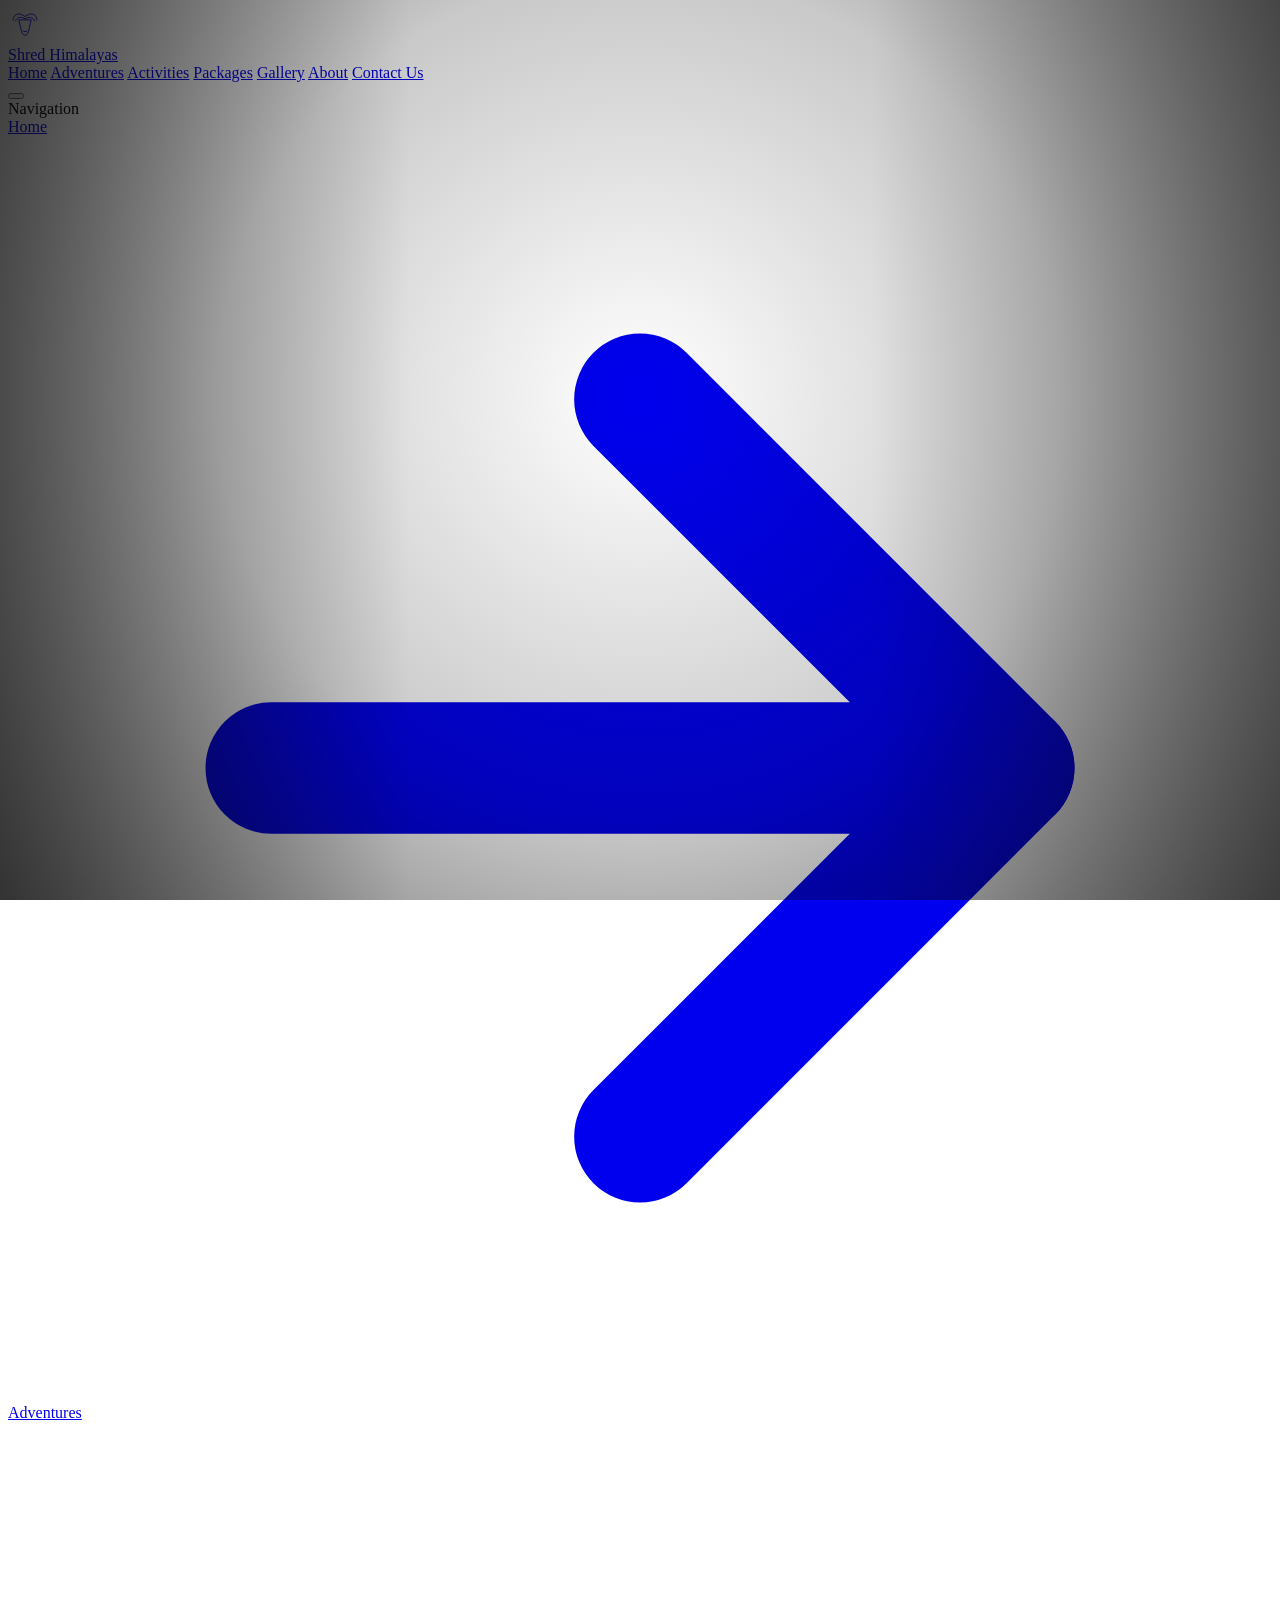
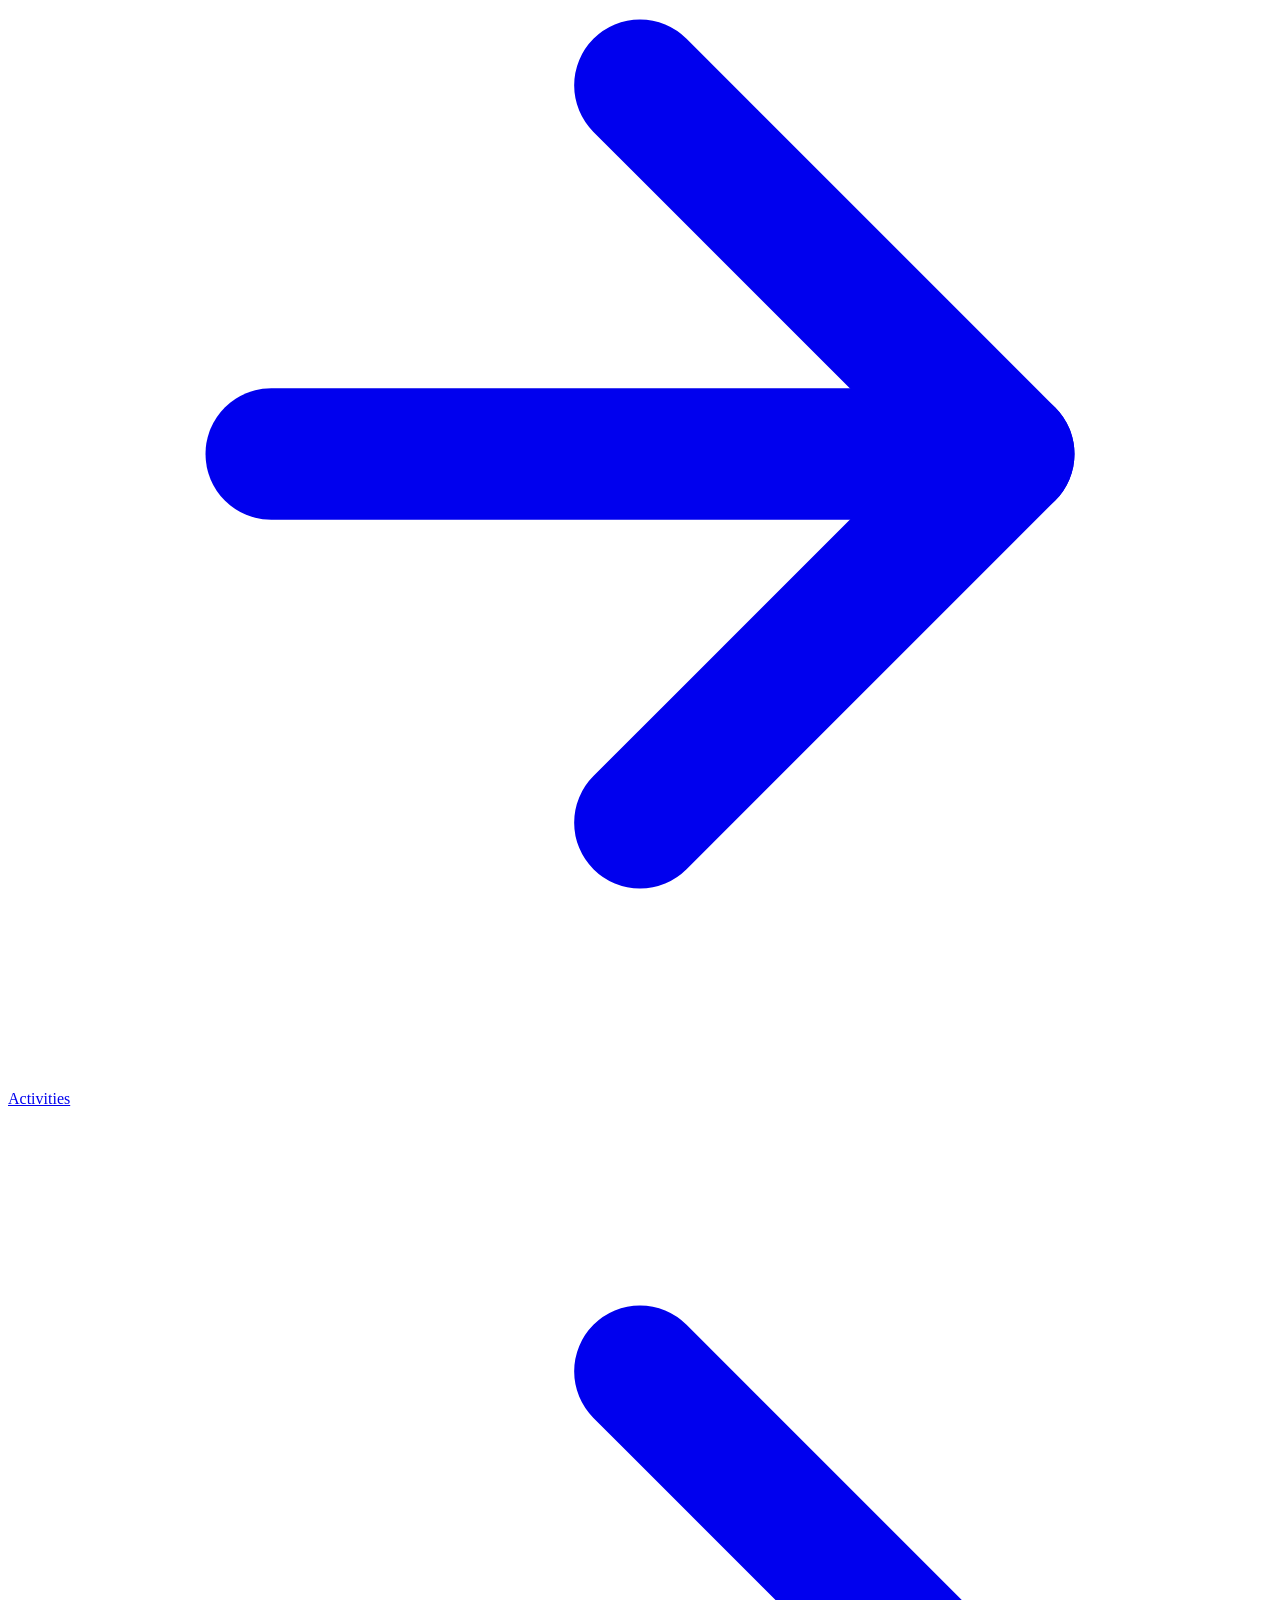
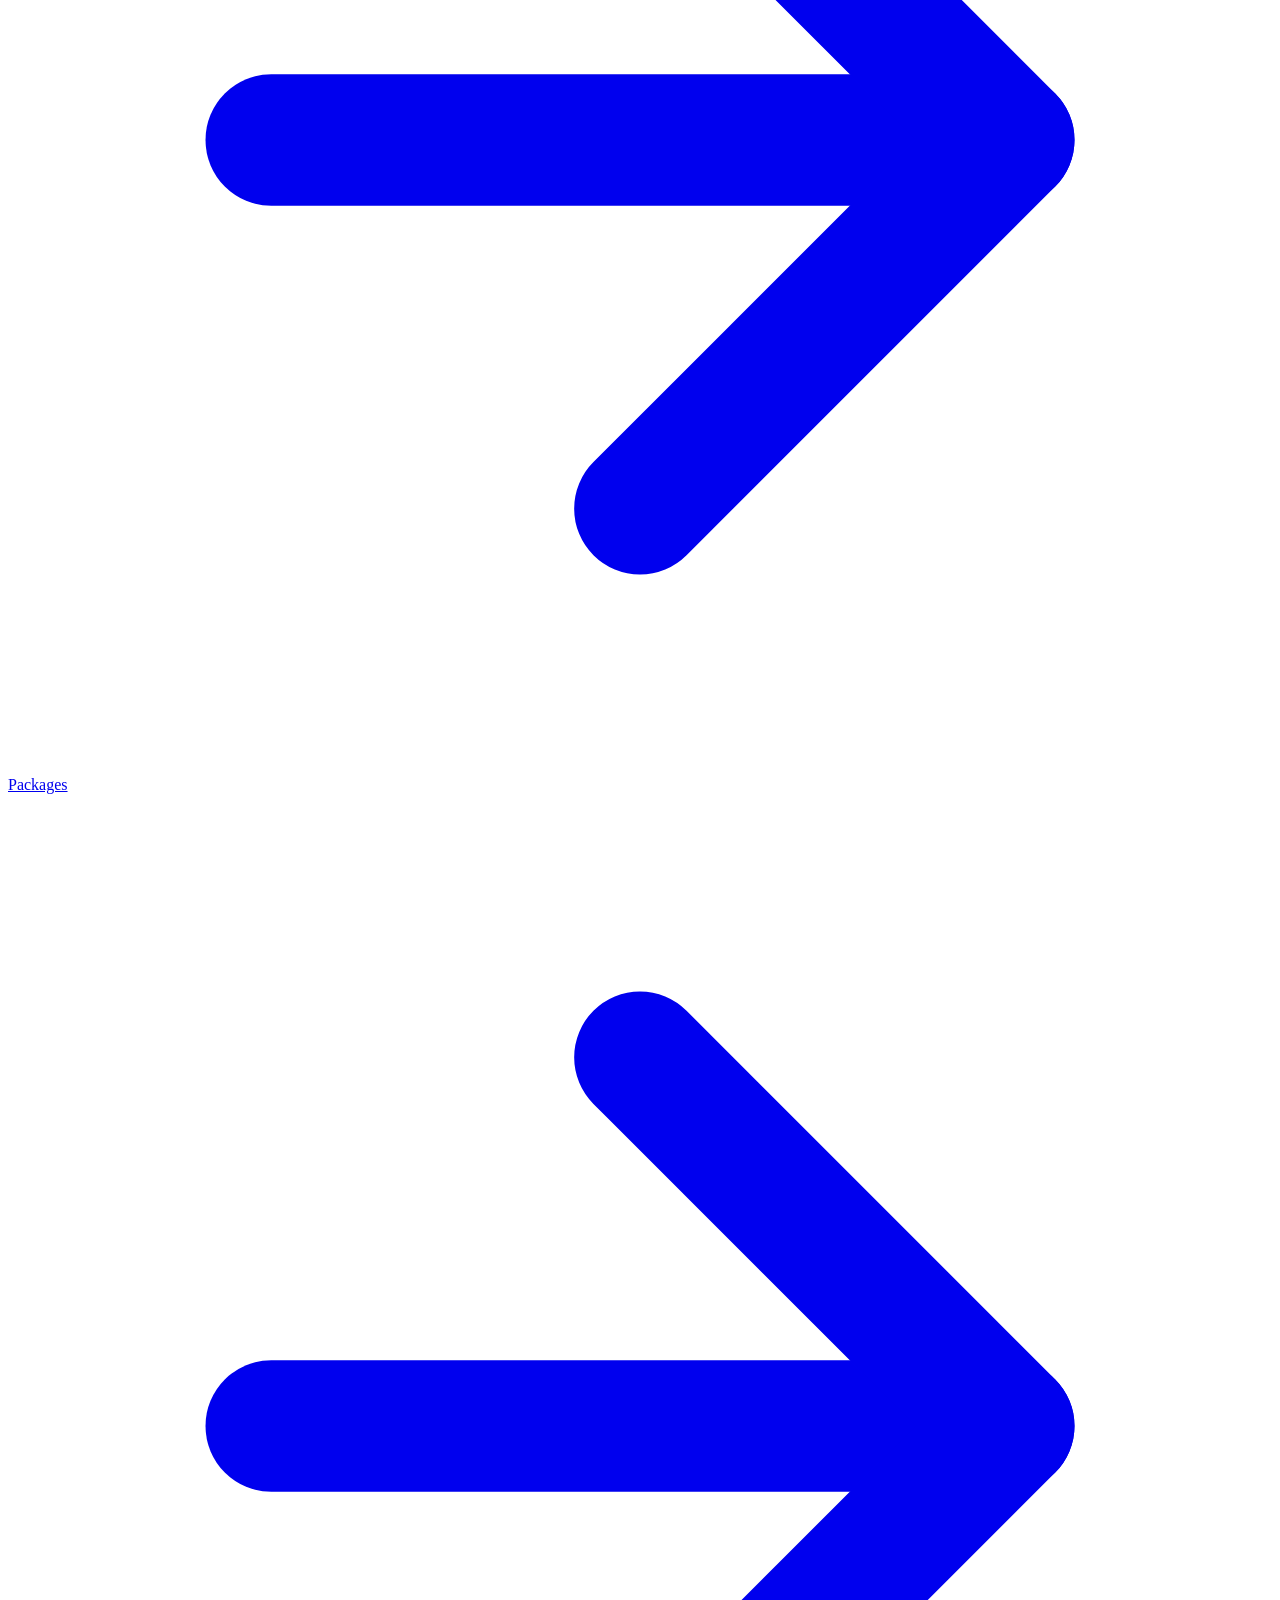
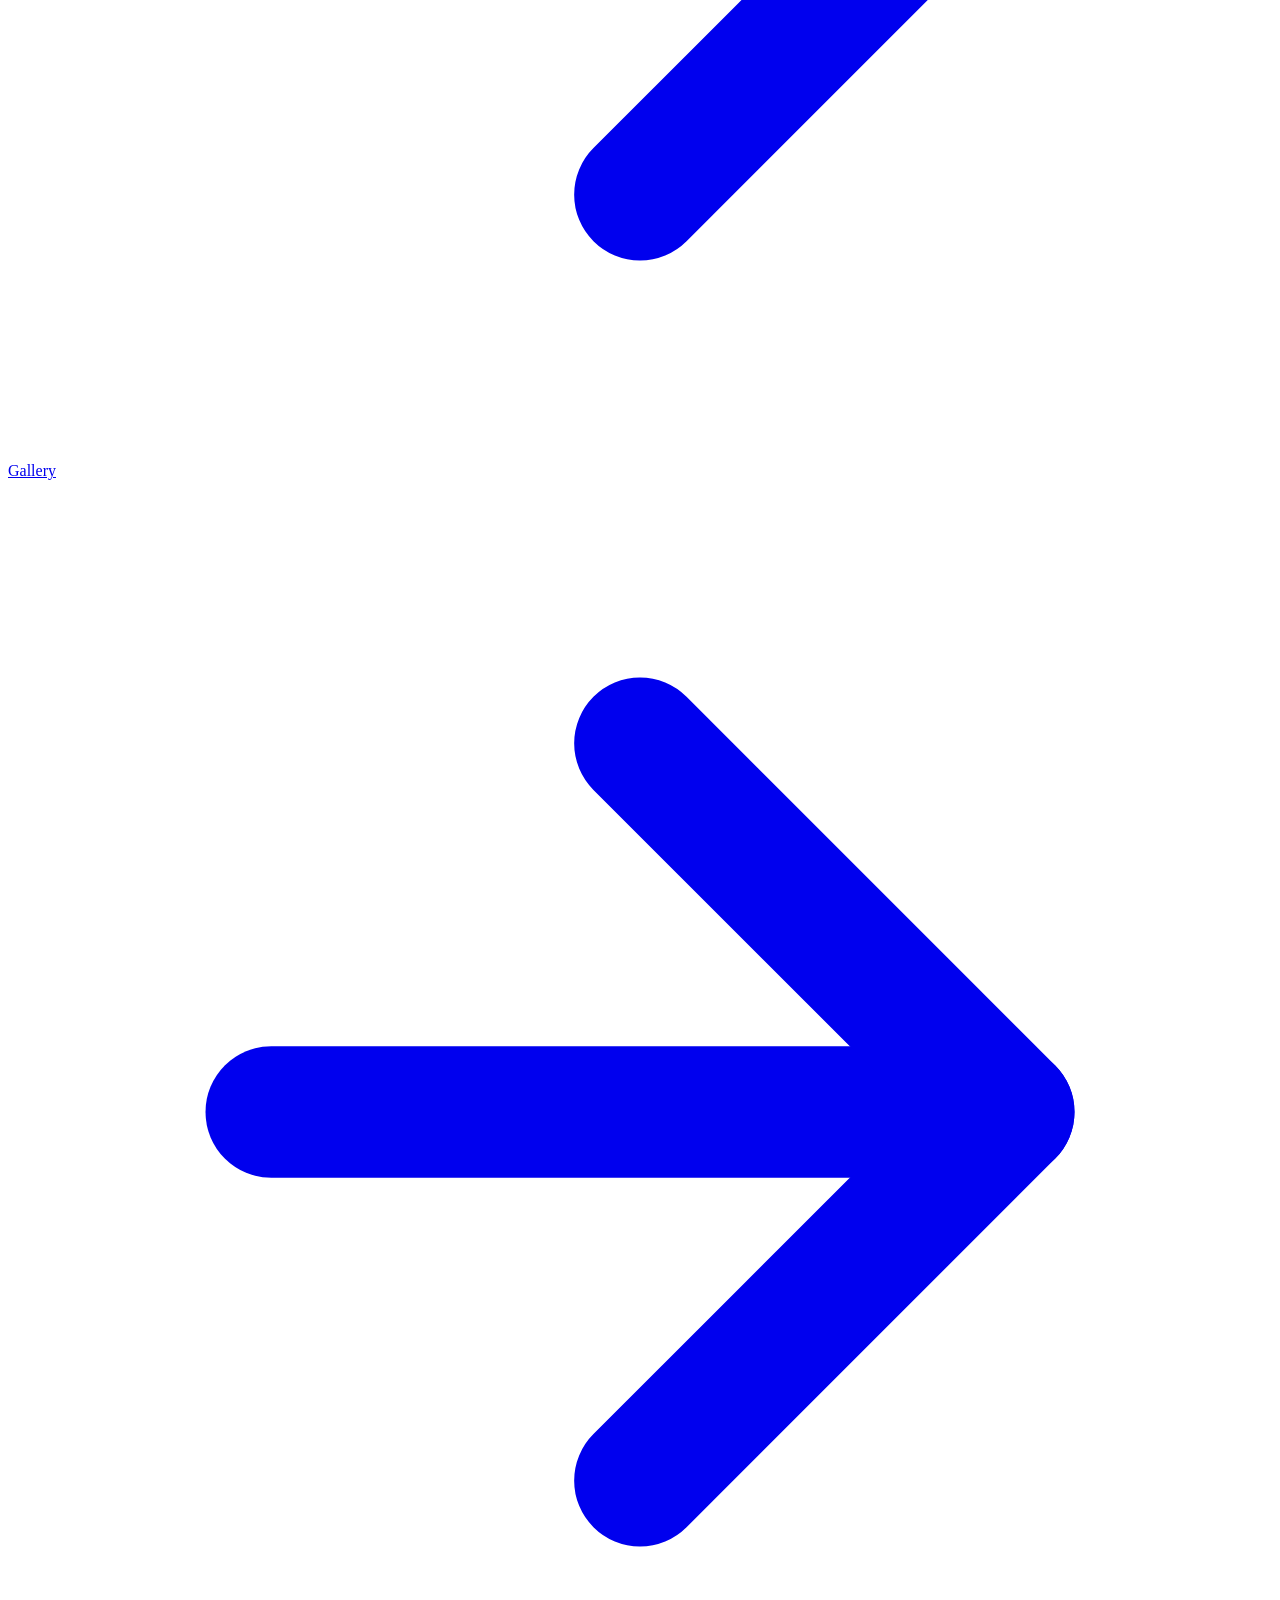
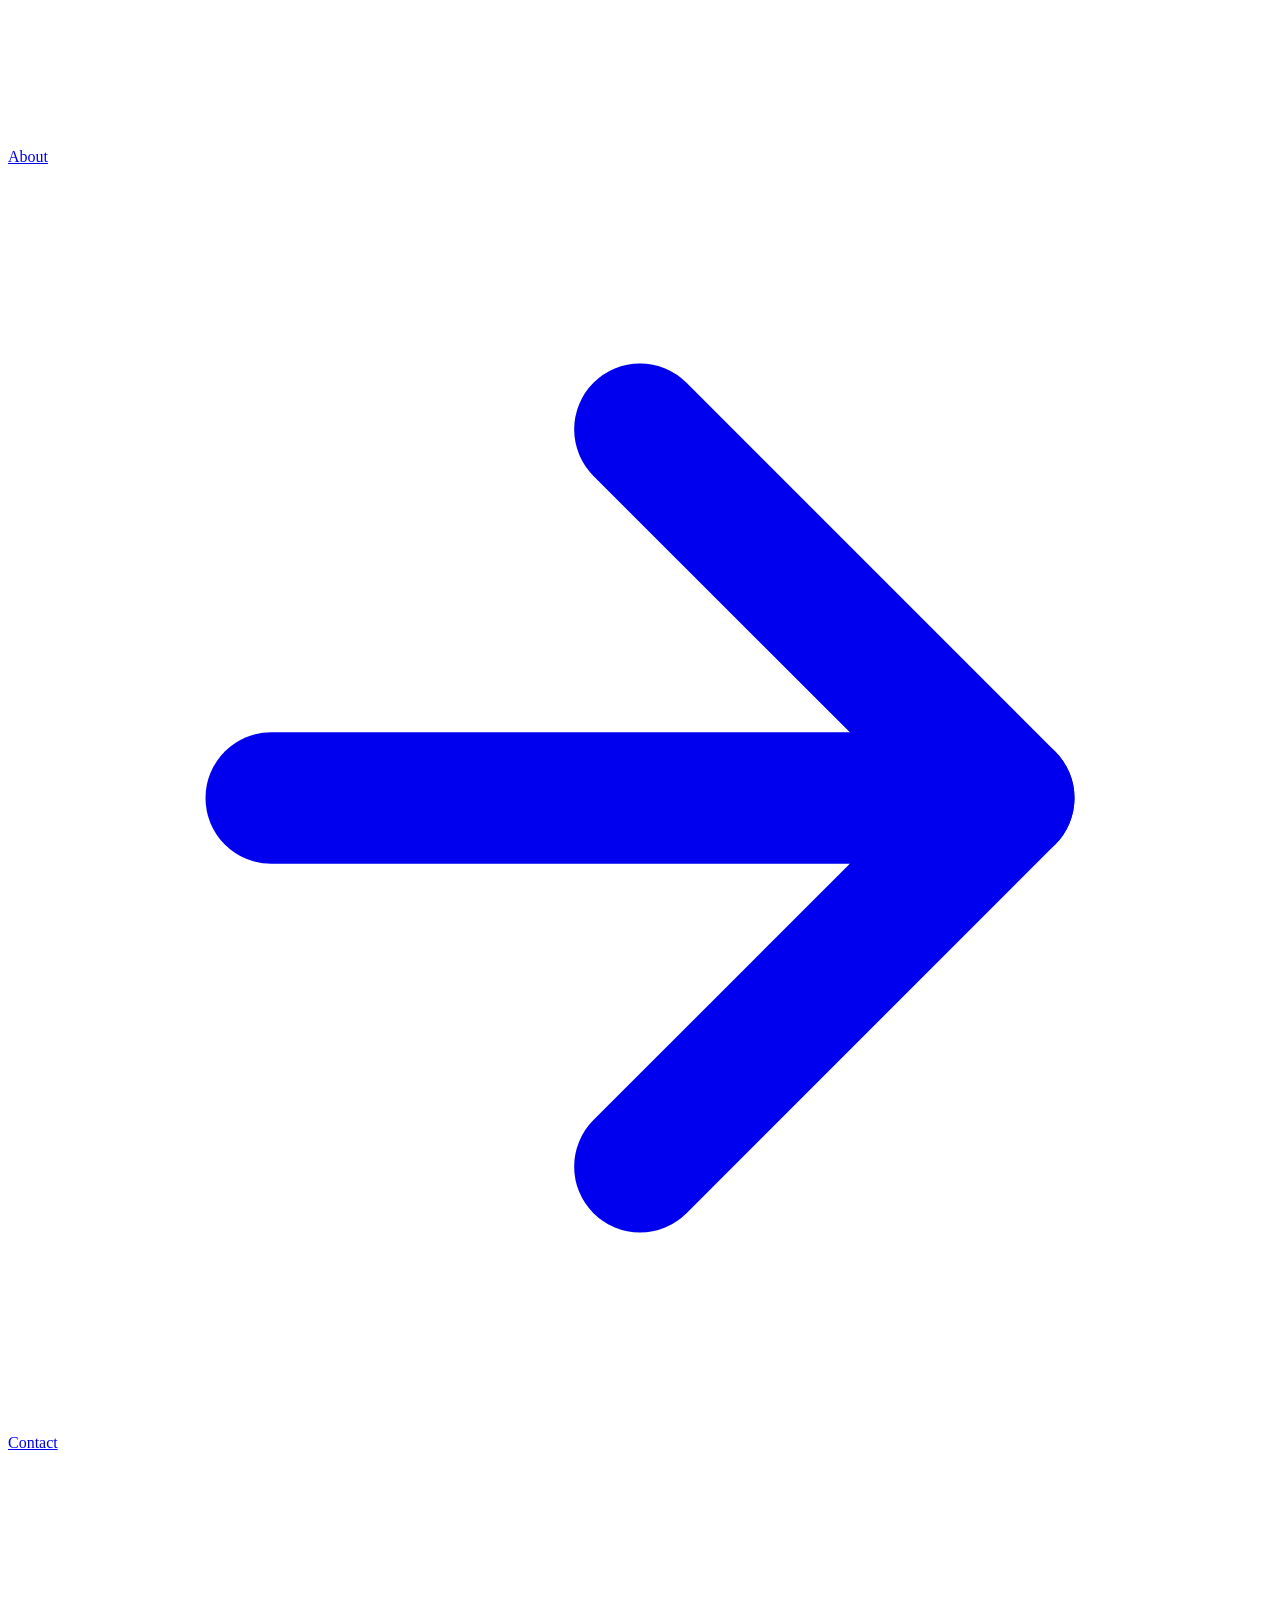
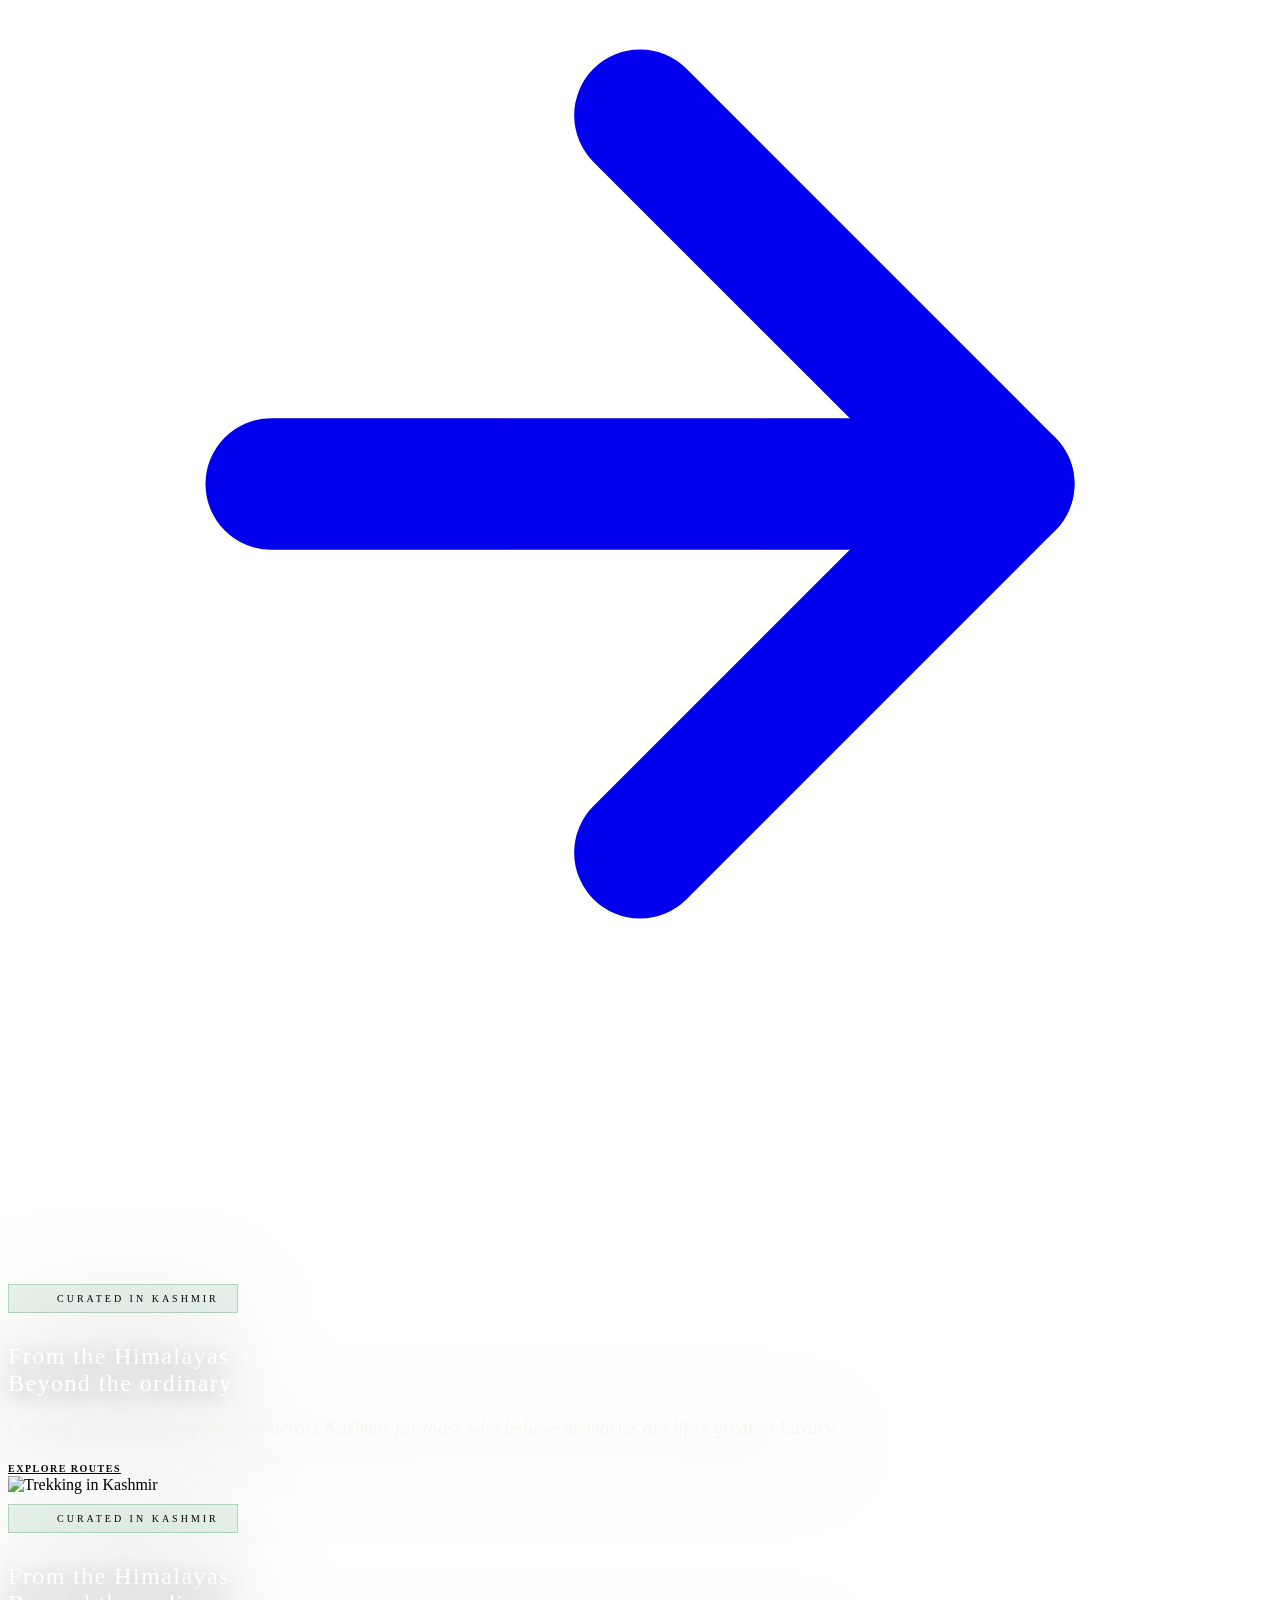
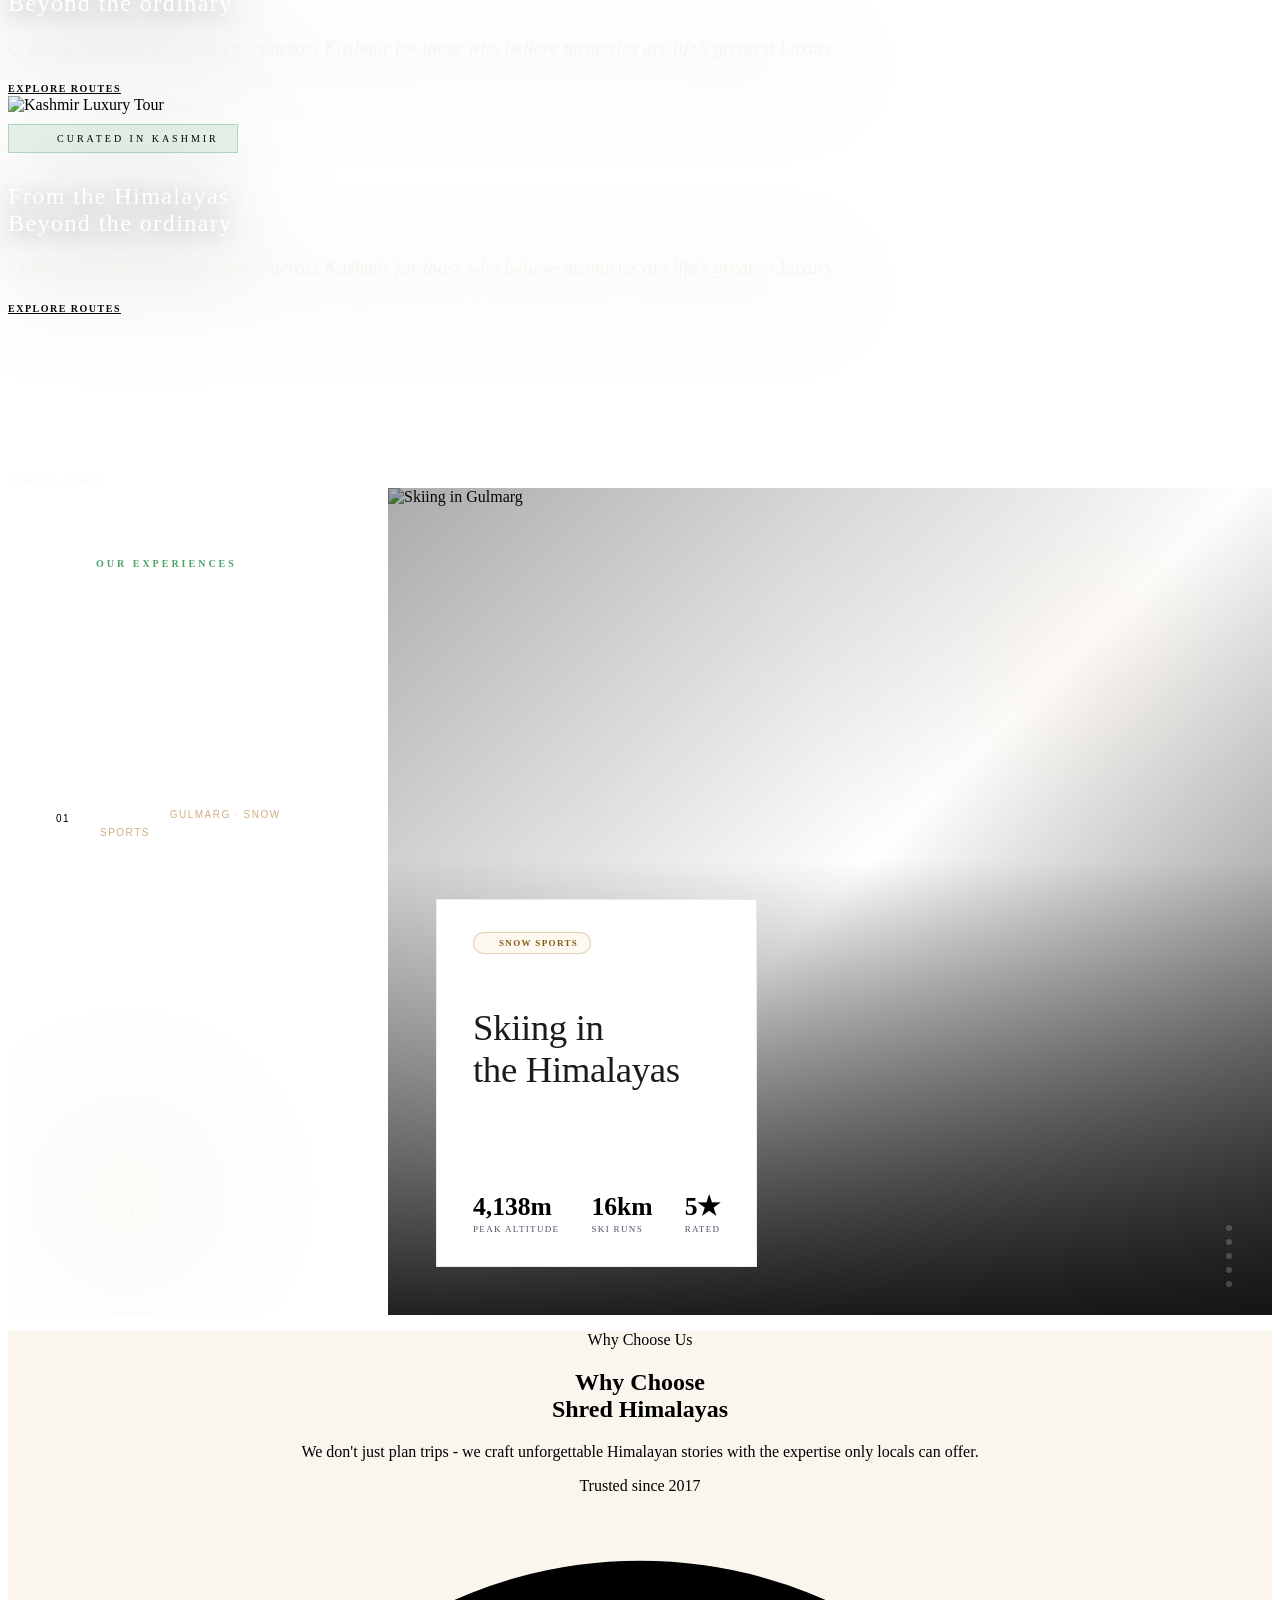
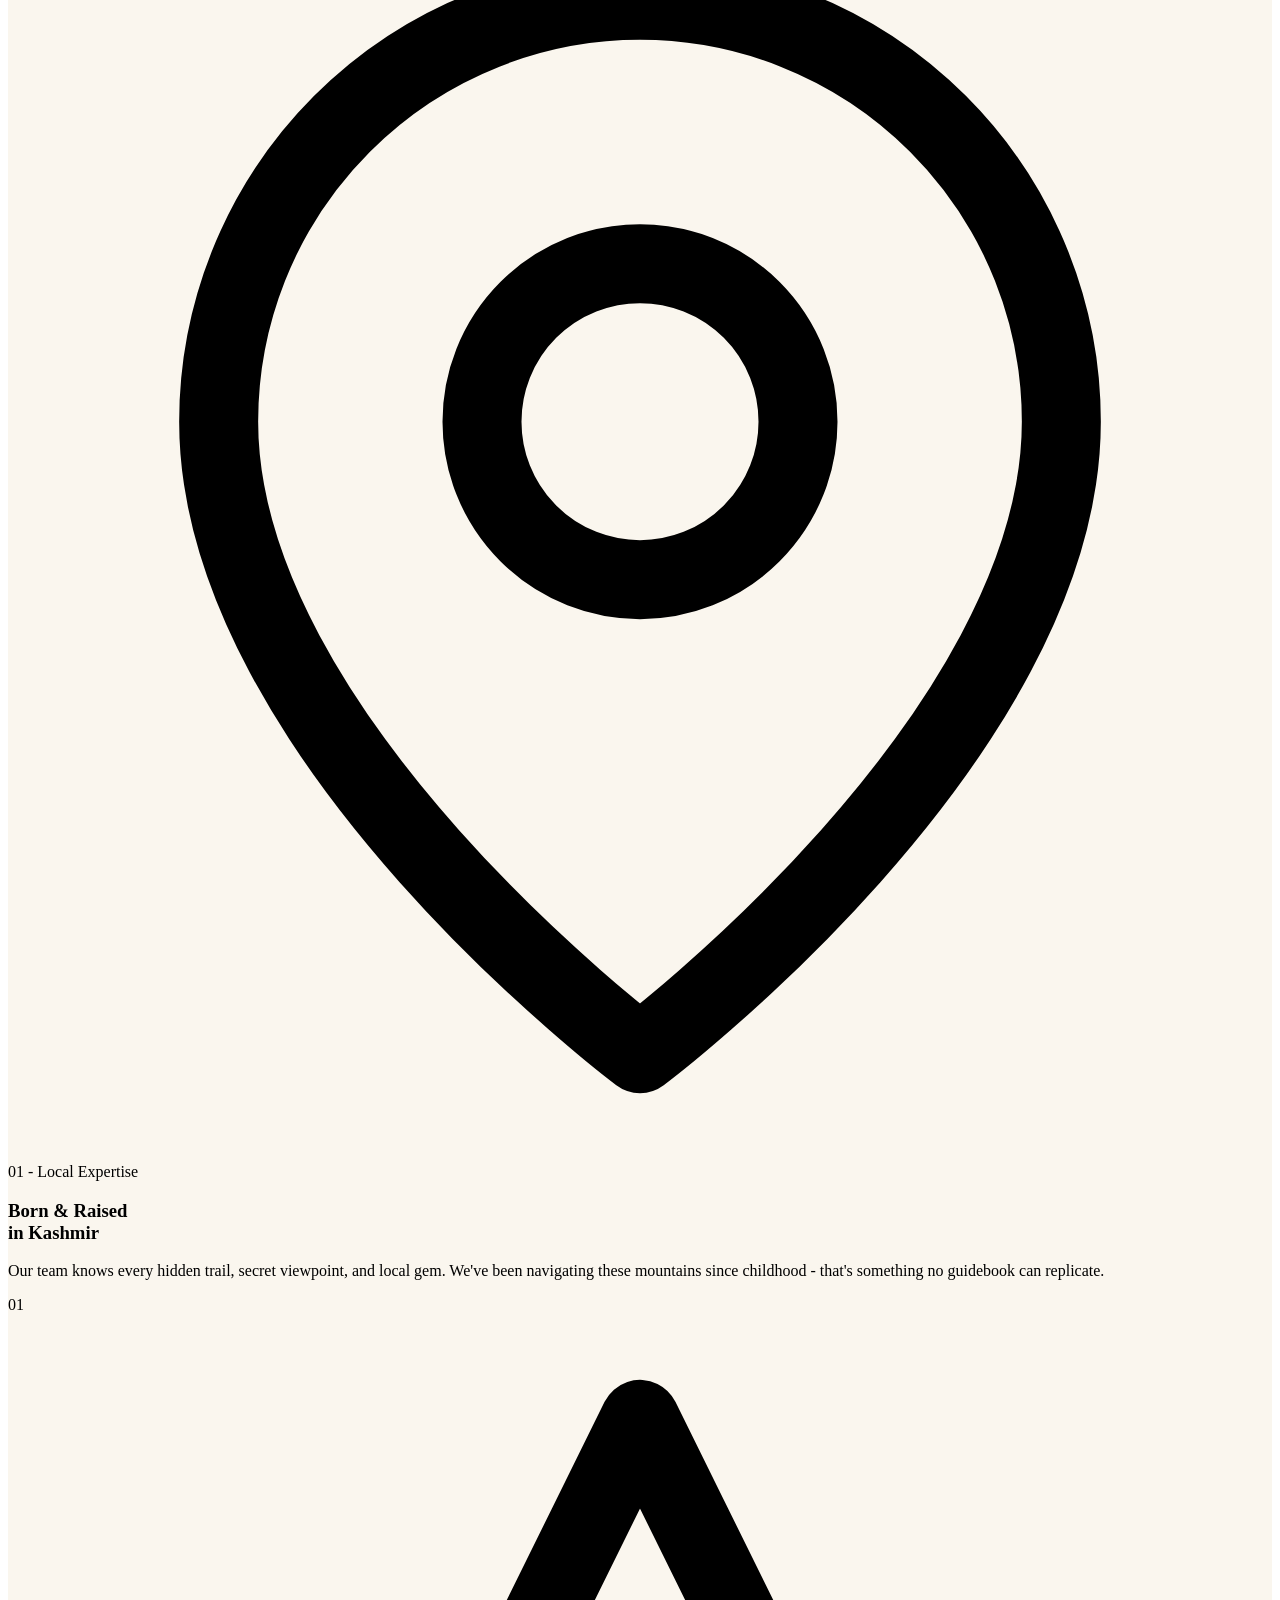
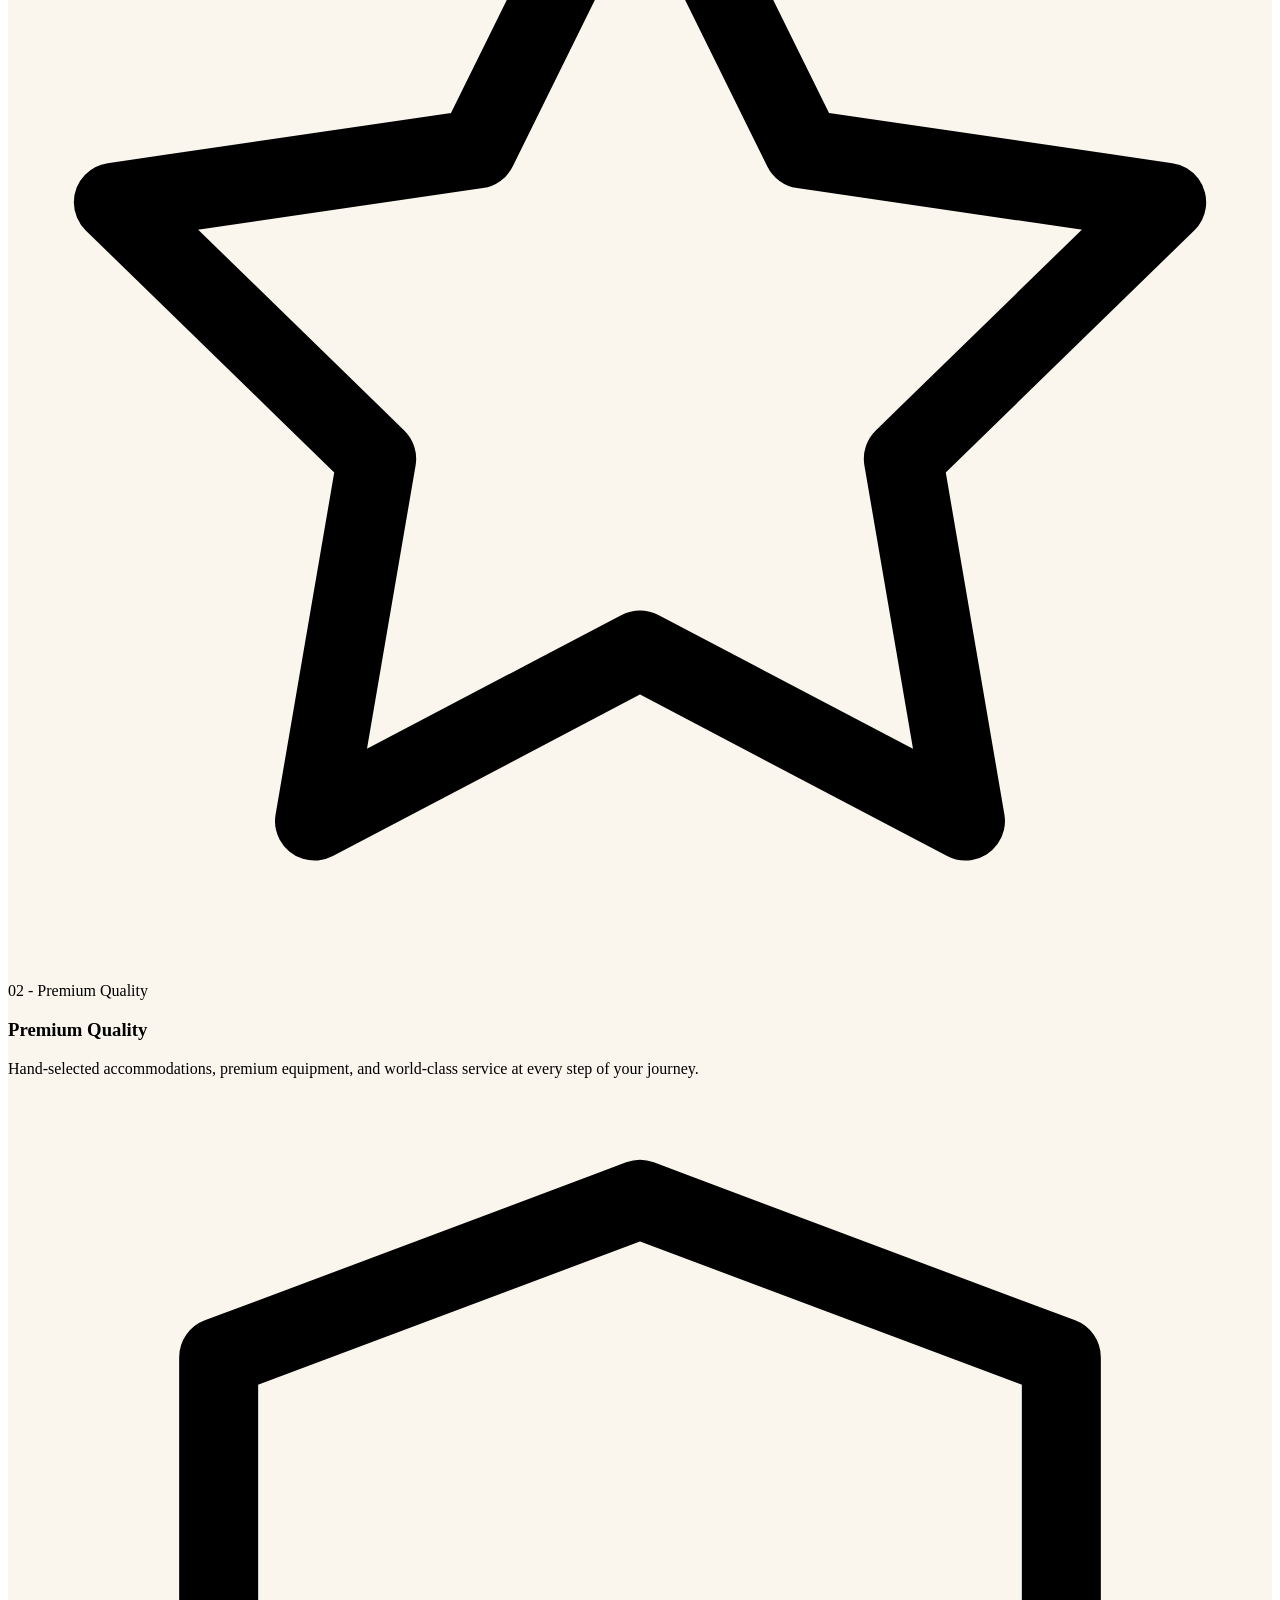
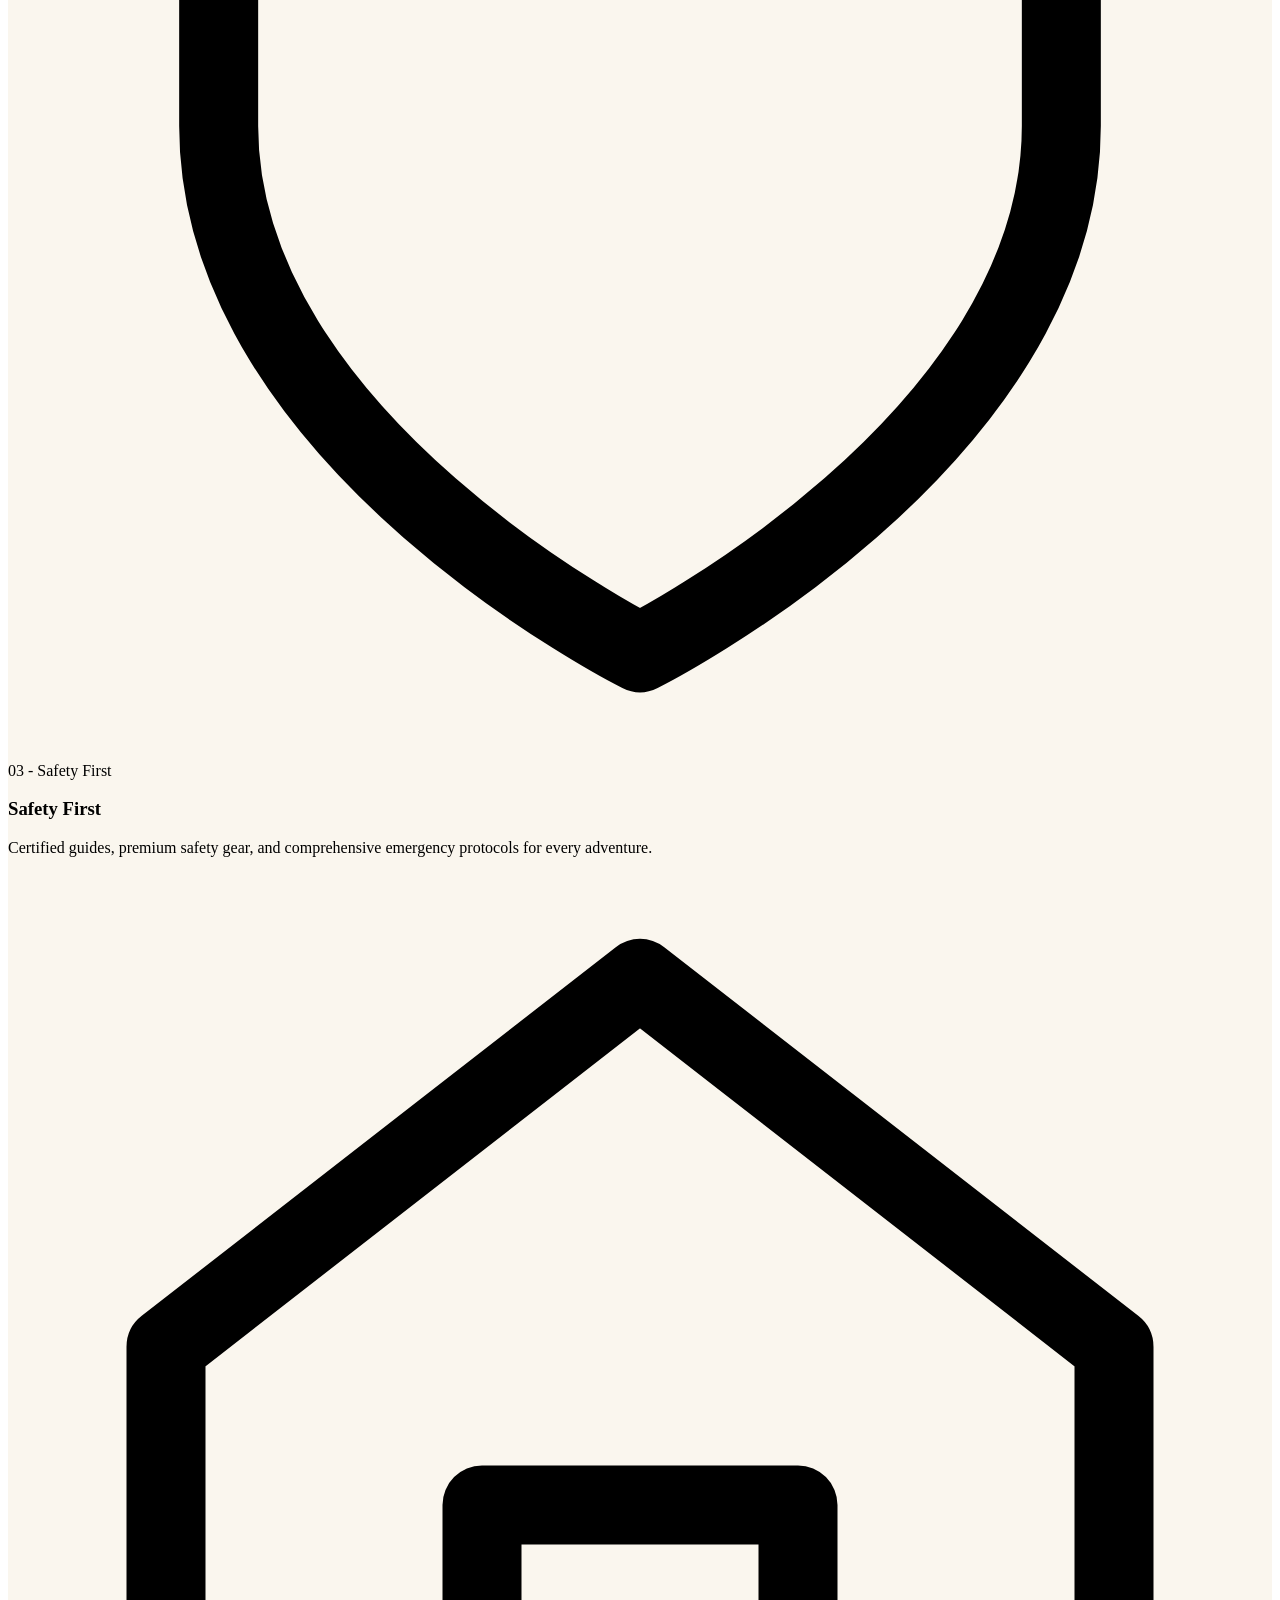
==== commit 025af43a: "fix load data" ====
--- a/index.html
+++ b/index.html
@@ -1,1379 +1,2757 @@
-<!DOCTYPE html>
-<html lang="en">
-
-<head>
-  <meta charset="UTF-8">
-  <meta name="viewport" content="width=device-width, initial-scale=1.0, viewport-fit=cover">
-  <title>Shred Himalayas  Premium Himalayan Adventures & Ski Experiences</title>
-  <meta name="description"
-    content="Luxury adventures, ski experiences, treks, and bespoke Himalayan journeys crafted by local experts in Kashmir. Experience the Himalayas beyond the ordinary.">
-  <meta name="keywords" content="Kashmir, skiing, Gulmarg, Himalayas, trekking, luxury travel, snowboarding, adventure">
-
-  <!-- Fonts -->
-  <link rel="preconnect" href="https://fonts.googleapis.com">
-  <link rel="preconnect" href="https://fonts.gstatic.com" crossorigin>
-  <link
-    href="https://fonts.googleapis.com/css2?family=Cormorant+Garamond:wght@600&family=Inter:wght@400;500&family=Manrope:wght@700&display=swap"
-    rel="stylesheet">
-
-  <!-- Stylesheets -->
-  <link rel="stylesheet" href="css/fonts.css">
-  <link rel="stylesheet" href="css/variables.css?v=5">
-  <link rel="stylesheet" href="css/base.css?v=5">
-
-  <link rel="stylesheet" href="css/navbar.css?v=4">
-  <link rel="stylesheet" href="css/hero.css?v=20">
-  <link rel="stylesheet" href="css/why-choose.css?v=5">
-  <link rel="stylesheet" href="css/experiences.css?v=14">
-  <link rel="stylesheet" href="css/skiing.css?v=2">
-  <link rel="stylesheet" href="css/snowboarding.css">
-  <link rel="stylesheet" href="css/trekking.css?v=3">
-  <link rel="stylesheet" href="css/activities.css">
-  <link rel="stylesheet" href="css/sightseeing.css?v=3">
-  <link rel="stylesheet" href="css/packages.css?v=3">
-  <link rel="stylesheet" href="css/testimonials.css">
-  <link rel="stylesheet" href="css/gallery.css?v=3">
-  <link rel="stylesheet" href="css/about.css">
-  <link rel="stylesheet" href="css/cta.css?v=3">
-  <link rel="stylesheet" href="css/our-team.css?v=1">
-  <link rel="stylesheet" href="css/editorial-theme.css?v=2">
-  <link rel="stylesheet" href="css/mega-menu.css">
-  <link rel="stylesheet" href="css/polish.css?v=16">
-  <link rel="stylesheet" href="css/rentals.css?v=15">
-  <link rel="stylesheet" href="css/transport.css?v=15">
-  <link rel="stylesheet" href="css/cursor.css?v=1">
-  <link rel="stylesheet" href="css/chat-popup.css">
-
-  <!-- Favicon -->
-  <link rel="icon"
-    href="data:image/svg+xml,<svg xmlns='http://www.w3.org/2000/svg' viewBox='0 0 24 24' fill='none' stroke='%232F4F3E' stroke-width='2' stroke-linecap='round' stroke-linejoin='round'><path d='m8 3 4 8 5-5 5 15H2L8 3z'/></svg>">
-  <link rel="stylesheet" href="css/footer.css?v=2">
-  <link rel="stylesheet" href="css/theme.css?v=3">
-  <link rel="stylesheet" href="css/ios-compat.css">
-</head>
-
-<body>
-
-  <!-- ===== LUXURY LOADING SCREEN ===== -->
-  <div id="sh-loader">
-    <!-- Mountain silhouette background -->
-    <div class="loader__mountain">
-      <svg viewBox="0 0 1440 400" preserveAspectRatio="xMidYMax meet" fill="rgba(196,168,108,0.15)">
-        <polygon
-          points="0,400 180,180 280,260 420,100 560,230 700,60 840,200 980,120 1120,240 1260,140 1440,280 1440,400" />
-      </svg>
-    </div>
-    <!-- Vertical line -->
-    <div class="loader__line"></div>
-    <!-- Gold ring progress -->
-    <div class="loader__ring-wrap">
-      <svg class="loader__ring-svg" viewBox="0 0 100 100">
-        <circle class="loader__ring-bg" cx="50" cy="50" r="45" />
-        <circle class="loader__ring-progress" cx="50" cy="50" r="45" />
-      </svg>
-      <div class="loader__icon">
-        <svg viewBox="0 0 24 24" width="28" height="28" fill="none" stroke="currentColor" stroke-width="1.5">
-          <path d="m8 3 4 8 5-5 5 15H2L8 3z" />
-        </svg>
-      </div>
-    </div>
-    <!-- Brand text -->
-    <div class="loader__brand">Shred Himalayas</div>
-    <div class="loader__sub">Premium Himalayan Adventures</div>
-  </div>
-
-  <!-- ===== NAVBAR ===== -->
-  <nav class="navbar" id="navbar">
-    <div class="navbar__inner">
-      <a href="index.html" class="navbar__logo">
-        <div class="navbar__logo-icon">
-          <svg viewBox="0 0 100 100" class="navbar__yak-logo" width="34" height="34" fill="none" stroke="currentColor"
-            stroke-width="2.5" stroke-linecap="round" stroke-linejoin="round">
-            <path d="M15 35 C15 20, 30 10, 50 25 C70 10, 85 20, 85 35" />
-            <path d="M22 38 C25 28, 38 24, 50 32 C62 24, 75 28, 78 38" />
-            <path d="M32 36 L40 70 C42 75, 45 80, 50 80 C55 80, 58 75, 60 70 L68 36 Z" />
-            <path d="M44 68 C46 70, 54 70, 56 68" />
-          </svg>
-        </div>
-        <div class="navbar__logo-text">
-          <span>Shred</span>
-          <span>Himalayas</span>
-        </div>
-      </a>
-
-      <div class="navbar__links" id="navLinks">
-        <a href="index.html" class="navbar__link active">Home</a>
-        <a href="adventures.html" class="navbar__link">Adventures</a>
-        <a href="activities.html" class="navbar__link">Activities</a>
-        <a href="packages.html" class="navbar__link">Packages</a>
-        <a href="index.html#gallery" class="navbar__link">Gallery</a>
-        <a href="index.html#about" class="navbar__link">About</a>
-        <a href="index.html#contact" class="navbar__link">Contact Us</a>
-      </div>
-
-
-      <button class="navbar__toggle" id="navToggle" aria-label="Toggle menu" aria-expanded="false"
-        aria-controls="navSheet">
-        <span></span><span></span><span></span>
-      </button>
-    </div>
-  </nav>
-
-  <!-- ===== MOBILE NAV BOTTOM-SHEET ===== -->
-  <div class="nav-sheet-backdrop" id="navSheetBackdrop"></div>
-  <div class="nav-sheet" id="navSheet" role="dialog" aria-modal="true" aria-label="Navigation">
-    <div class="nav-sheet__pill"></div>
-    <div class="nav-sheet__header">
-      <span class="nav-sheet__label">Navigation</span>
-    </div>
-    <div class="nav-sheet__divider"></div>
-    <div class="nav-sheet__grid">
-      <a href="index.html" class="nav-sheet__item active">
-        Home
-        <svg class="nav-sheet__arrow" viewBox="0 0 24 24" fill="none" stroke="currentColor" stroke-width="2.5"
-          stroke-linecap="round" stroke-linejoin="round">
-          <line x1="5" y1="12" x2="19" y2="12" />
-          <polyline points="12 5 19 12 12 19" />
-        </svg>
-      </a>
-      <a href="adventures.html" class="nav-sheet__item">
-        Adventures
-        <svg class="nav-sheet__arrow" viewBox="0 0 24 24" fill="none" stroke="currentColor" stroke-width="2.5"
-          stroke-linecap="round" stroke-linejoin="round">
-          <line x1="5" y1="12" x2="19" y2="12" />
-          <polyline points="12 5 19 12 12 19" />
-        </svg>
-      </a>
-      <a href="activities.html" class="nav-sheet__item nav-sheet__item--full" id="mobileActivitiesToggle">
-        Activities
-        <svg class="nav-sheet__arrow" viewBox="0 0 24 24" fill="none" stroke="currentColor" stroke-width="2.5"
-          stroke-linecap="round" stroke-linejoin="round">
-          <line x1="5" y1="12" x2="19" y2="12" />
-          <polyline points="12 5 19 12 12 19" />
-        </svg>
-      </a>
-      <a href="packages.html" class="nav-sheet__item">
-        Packages
-        <svg class="nav-sheet__arrow" viewBox="0 0 24 24" fill="none" stroke="currentColor" stroke-width="2.5"
-          stroke-linecap="round" stroke-linejoin="round">
-          <line x1="5" y1="12" x2="19" y2="12" />
-          <polyline points="12 5 19 12 12 19" />
-        </svg>
-      </a>
-      <a href="index.html#gallery" class="nav-sheet__item">
-        Gallery
-        <svg class="nav-sheet__arrow" viewBox="0 0 24 24" fill="none" stroke="currentColor" stroke-width="2.5"
-          stroke-linecap="round" stroke-linejoin="round">
-          <line x1="5" y1="12" x2="19" y2="12" />
-          <polyline points="12 5 19 12 12 19" />
-        </svg>
-      </a>
-      <a href="index.html#about" class="nav-sheet__item">
-        About
-        <svg class="nav-sheet__arrow" viewBox="0 0 24 24" fill="none" stroke="currentColor" stroke-width="2.5"
-          stroke-linecap="round" stroke-linejoin="round">
-          <line x1="5" y1="12" x2="19" y2="12" />
-          <polyline points="12 5 19 12 12 19" />
-        </svg>
-      </a>
-      <a href="index.html#contact" class="nav-sheet__item">
-        Contact
-        <svg class="nav-sheet__arrow" viewBox="0 0 24 24" fill="none" stroke="currentColor" stroke-width="2.5"
-          stroke-linecap="round" stroke-linejoin="round">
-          <line x1="5" y1="12" x2="19" y2="12" />
-          <polyline points="12 5 19 12 12 19" />
-        </svg>
-      </a>
-    </div>
-
-  </div>
-
-  <!-- ===== TICKER BAR ===== -->
-  <!-- <div class="nav-ticker" aria-hidden="true">
-    <div class="nav-ticker__track">
-      <span class="nav-ticker__item">+91 91499 74118</span><span class="nav-ticker__dot"></span>
-      <span class="nav-ticker__item">loneakash7753@gmai.com</span><span class="nav-ticker__dot"></span>
-    </div>
-  </div> -->
-
-  <!-- ===== HERO ===== -->
-
-  <section class="hero" id="hero">
-    <div class="hero__slider">
-      <!-- Slide 1 (Winter Video) -->
-      <div class="hero__slide active" data-slide="0">
-        <div class="hero__media">
-          <video autoplay loop muted playsinline poster="assets/images/hero-mountains.png" class="hero__video">
-            <source
-              src="https://assets.mixkit.co/videos/preview/mixkit-snowy-mountain-peak-under-blue-sky-41584-large.mp4"
-              type="video/mp4">
-          </video>
-          <div class="hero__overlay"></div>
-        </div>
-        <div class="hero__content">
-          <p class="hero__label">Curated in Kashmir</p>
-          <h1 class="hero__title">From the Himalayas<br><span class="hero__title-italic">Beyond the ordinary</span></h1>
-          <p class="hero__subtitle">Crafting Journeys &amp; Experiences across Kashmir for those who believe memories are lifeâ€™s greatest Luxury</p>
-        </div>
-        <div class="hero__buttons">
-          <a href="skiing.html" class="btn btn--primary btn--large"><span>Explore Routes</span></a>
-          <a href="#packages" class="btn btn--secondary btn--large"><span>Plan Route</span></a>
-        </div>
-      </div>
-
-      <!-- Slide 2 (Trek Image) -->
-      <div class="hero__slide" data-slide="1">
-        <div class="hero__media">
-          <img src="assets/images/trekking-landscape.png" alt="Trekking in Kashmir" class="hero__image">
-          <div class="hero__overlay"></div>
-        </div>
-        <div class="hero__content">
-          <p class="hero__label">Curated in Kashmir</p>
-          <h1 class="hero__title">From the Himalayas<br><span class="hero__title-italic">Beyond the ordinary</span></h1>
-          <p class="hero__subtitle">Crafting Journeys &amp; Experiences across Kashmir for those who believe memories are lifeâ€™s greatest Luxury</p>
-        </div>
-        <div class="hero__buttons">
-          <a href="treks.html" class="btn btn--primary btn--large"><span>Explore Routes</span></a>
-          <a href="#packages" class="btn btn--secondary btn--large"><span>Plan Route</span></a>
-        </div>
-      </div>
-
-      <!-- Slide 3 (Luxury Image) -->
-      <div class="hero__slide" data-slide="2">
-        <div class="hero__media">
-          <img src="assets/images/sightseeing-dal-lake.png" alt="Kashmir Luxury Tour" class="hero__image">
-          <div class="hero__overlay"></div>
-        </div>
-        <div class="hero__content">
-          <p class="hero__label">Curated in Kashmir</p>
-          <h1 class="hero__title">From the Himalayas<br><span class="hero__title-italic">Beyond the ordinary</span></h1>
-          <p class="hero__subtitle">Crafting Journeys &amp; Experiences across Kashmir for those who believe memories are lifeâ€™s greatest Luxury</p>
-        </div>
-        <div class="hero__buttons">
-          <a href="packages.html" class="btn btn--primary btn--large"><span>Explore Routes</span></a>
-          <a href="#packages" class="btn btn--secondary btn--large"><span>Plan Route</span></a>
-        </div>
-      </div>
-    </div>
-
-    <canvas class="hero__snow" id="snowCanvas"></canvas>
-
-    <!-- Slider Controls -->
-    <!-- <div class="hero__controls">
-      <button class="hero__control hero__control--prev" aria-label="Previous slide">
-        <svg viewBox="0 0 24 24" width="20" height="20" fill="none" stroke="currentColor" stroke-width="2" stroke-linecap="round" stroke-linejoin="round"><line x1="19" y1="12" x2="5" y2="12"></line><polyline points="12 19 5 12 12 5"></polyline></svg>
-      </button>
-      <button class="hero__control hero__control--next" aria-label="Next slide">
-        <svg viewBox="0 0 24 24" width="20" height="20" fill="none" stroke="currentColor" stroke-width="2" stroke-linecap="round" stroke-linejoin="round"><line x1="5" y1="12" x2="19" y2="12"></line><polyline points="12 5 19 12 12 19"></polyline></svg>
-      </button>
-    </div> -->
-
-    <!-- Scroll Down Indicator -->
-    <div class="hero__scroll-down">
-      <span class="hero__scroll-text">Scroll Down</span>
-      <div class="hero__scroll-line"></div>
-    </div>
-  </section>
-
-  <!-- ===== EXPERIENCES SHOWCASE ===== -->
-  <section class="experiences" id="experiences">
-    <div class="experiences__layout">
-
-      <!-- Left Sidebar: Navigation -->
-      <aside class="experiences__sidebar">
-        <div class="experiences__sidebar-header">
-          <p class="experiences__sidebar-label">Our Experiences</p>
-          <h2 class="experiences__sidebar-title">
-            Choose Your<br><span>Adventure</span>
-          </h2>
-        </div>
-
-        <ul class="experiences__nav" role="tablist" aria-label="Experience categories">
-          <li class="experiences__nav-item">
-            <button class="experiences__nav-btn is-active" role="tab" aria-selected="true" data-exp="0" id="exp-tab-0"
-              aria-controls="exp-panel-0">
-              <span class="experiences__nav-num">01</span>
-              <span class="experiences__nav-info">
-                <span class="experiences__nav-title">Skiing</span>
-                <span class="experiences__nav-sub">Gulmarg Â· Snow Sports</span>
-              </span>
-              <span class="experiences__nav-arrow" aria-hidden="true">â†—</span>
-            </button>
-          </li>
-          <li class="experiences__nav-item">
-            <button class="experiences__nav-btn" role="tab" aria-selected="false" data-exp="1" id="exp-tab-1"
-              aria-controls="exp-panel-1">
-              <span class="experiences__nav-num">02</span>
-              <span class="experiences__nav-info">
-                <span class="experiences__nav-title">Snowboarding</span>
-                <span class="experiences__nav-sub">Kashmir Â· Backcountry</span>
-              </span>
-              <span class="experiences__nav-arrow" aria-hidden="true">â†—</span>
-            </button>
-          </li>
-          <li class="experiences__nav-item">
-            <button class="experiences__nav-btn" role="tab" aria-selected="false" data-exp="2" id="exp-tab-2"
-              aria-controls="exp-panel-2">
-              <span class="experiences__nav-num">03</span>
-              <span class="experiences__nav-info">
-                <span class="experiences__nav-title">Trekking</span>
-                <span class="experiences__nav-sub">Trails Â· High Altitude</span>
-              </span>
-              <span class="experiences__nav-arrow" aria-hidden="true">â†—</span>
-            </button>
-          </li>
-          <li class="experiences__nav-item">
-            <button class="experiences__nav-btn" role="tab" aria-selected="false" data-exp="3" id="exp-tab-3"
-              aria-controls="exp-panel-3">
-              <span class="experiences__nav-num">04</span>
-              <span class="experiences__nav-info">
-                <span class="experiences__nav-title">Sightseeing</span>
-                <span class="experiences__nav-sub">Culture Â· Landscapes</span>
-              </span>
-              <span class="experiences__nav-arrow" aria-hidden="true">â†—</span>
-            </button>
-          </li>
-          <li class="experiences__nav-item">
-            <button class="experiences__nav-btn" role="tab" aria-selected="false" data-exp="4" id="exp-tab-4"
-              aria-controls="exp-panel-4">
-              <span class="experiences__nav-num">05</span>
-              <span class="experiences__nav-info">
-                <span class="experiences__nav-title">Activities</span>
-                <span class="experiences__nav-sub">Year-Round Â· All Levels</span>
-              </span>
-              <span class="experiences__nav-arrow" aria-hidden="true">â†—</span>
-            </button>
-          </li>
-          <li class="experiences__nav-item">
-            <button class="experiences__nav-btn" role="tab" aria-selected="false" data-exp="5" id="exp-tab-5"
-              aria-controls="exp-panel-5">
-              <span class="experiences__nav-num">06</span>
-              <span class="experiences__nav-info">
-                <span class="experiences__nav-title">Rentals</span>
-                <span class="experiences__nav-sub">Equipment Â· Premium Gear</span>
-              </span>
-              <span class="experiences__nav-arrow" aria-hidden="true">â†—</span>
-            </button>
-          </li>
-        </ul>
-      </aside>
-
-      <!-- Right Stage: Image Panels -->
-      <div class="experiences__stage">
-
-        <!-- Panel 01: Skiing -->
-        <div class="experiences__panel is-active" role="tabpanel" id="exp-panel-0" aria-labelledby="exp-tab-0">
-          <img src="assets/images/skiing-action.png" alt="Skiing in Gulmarg" class="experiences__panel-image"
-            loading="eager">
-          <div class="experiences__panel-overlay"></div>
-          <div class="experiences__panel-overlay-bottom"></div>
-          <div class="experiences__panel-bignum" aria-hidden="true">01</div>
-          <div class="experiences__panel-content">
-            <div class="experiences__panel-tag">Snow Sports</div>
-            <h3 class="experiences__panel-heading">Skiing in<br>the Himalayas</h3>
-            <p class="experiences__panel-desc">Asia's highest gondola, legendary powder runs, and certified instructors
-              for all levels. From first-timers to expert heli-skiers - Gulmarg delivers like nowhere else on Earth.</p>
-            <div class="experiences__panel-meta">
-              <a href="skiing.html" class="experiences__panel-cta">
-                Explore Skiing
-                <svg class="experiences__panel-cta-icon" viewBox="0 0 24 24">
-                  <path d="M5 12h14M12 5l7 7-7 7" />
-                </svg>
-              </a>
-            </div>
-            <div class="experiences__panel-stats">
-              <div class="experiences__stat">
-                <span class="experiences__stat-num">4,138m</span>
-                <span class="experiences__stat-label">Peak Altitude</span>
-              </div>
-              <div class="experiences__stat">
-                <span class="experiences__stat-num">16km</span>
-                <span class="experiences__stat-label">Ski Runs</span>
-              </div>
-              <div class="experiences__stat">
-                <span class="experiences__stat-num">5â˜…</span>
-                <span class="experiences__stat-label">Rated</span>
-              </div>
-            </div>
-          </div>
-        </div>
-
-        <!-- Panel 02: Snowboarding -->
-        <div class="experiences__panel" role="tabpanel" id="exp-panel-1" aria-labelledby="exp-tab-1">
-          <img src="assets/images/snowboarding-action.png" alt="Snowboarding in Kashmir"
-            class="experiences__panel-image" loading="lazy">
-          <div class="experiences__panel-overlay"></div>
-          <div class="experiences__panel-overlay-bottom"></div>
-          <div class="experiences__panel-bignum" aria-hidden="true">02</div>
-          <div class="experiences__panel-content">
-            <div class="experiences__panel-tag">Backcountry</div>
-            <h3 class="experiences__panel-heading">Snowboarding<br>Kashmir</h3>
-            <p class="experiences__panel-desc">Carve your way through untouched mountain terrain. Our guides know every
-              hidden line, drop, and powder stash in Kashmir's backcountry.</p>
-            <div class="experiences__panel-meta">
-              <a href="adventures.html" class="experiences__panel-cta">
-                Explore Snowboarding
-                <svg class="experiences__panel-cta-icon" viewBox="0 0 24 24">
-                  <path d="M5 12h14M12 5l7 7-7 7" />
-                </svg>
-              </a>
-            </div>
-            <div class="experiences__panel-stats">
-              <div class="experiences__stat">
-                <span class="experiences__stat-num">3,200m</span>
-                <span class="experiences__stat-label">Base Altitude</span>
-              </div>
-              <div class="experiences__stat">
-                <span class="experiences__stat-num">Decâ€“Mar</span>
-                <span class="experiences__stat-label">Best Season</span>
-              </div>
-              <div class="experiences__stat">
-                <span class="experiences__stat-num">All</span>
-                <span class="experiences__stat-label">Skill Levels</span>
-              </div>
-            </div>
-          </div>
-        </div>
-
-        <!-- Panel 03: Trekking -->
-        <div class="experiences__panel" role="tabpanel" id="exp-panel-2" aria-labelledby="exp-tab-2">
-          <img src="assets/images/trekking-landscape.png" alt="Trekking in Kashmir" class="experiences__panel-image"
-            loading="lazy">
-          <div class="experiences__panel-overlay"></div>
-          <div class="experiences__panel-overlay-bottom"></div>
-          <div class="experiences__panel-bignum" aria-hidden="true">03</div>
-          <div class="experiences__panel-content">
-            <div class="experiences__panel-tag">High Altitude</div>
-            <h3 class="experiences__panel-heading">Trekking the<br>Great Himalayas</h3>
-            <p class="experiences__panel-desc">Walk ancient Silk Road trails through emerald alpine meadows, glacial
-              lakes, and summit passes that have been traversed for centuries.</p>
-            <div class="experiences__panel-meta">
-              <a href="treks.html" class="experiences__panel-cta">
-                Explore Trekking
-                <svg class="experiences__panel-cta-icon" viewBox="0 0 24 24">
-                  <path d="M5 12h14M12 5l7 7-7 7" />
-                </svg>
-              </a>
-            </div>
-            <div class="experiences__panel-stats">
-              <div class="experiences__stat">
-                <span class="experiences__stat-num">12+</span>
-                <span class="experiences__stat-label">Trek Routes</span>
-              </div>
-              <div class="experiences__stat">
-                <span class="experiences__stat-num">Junâ€“Oct</span>
-                <span class="experiences__stat-label">Best Season</span>
-              </div>
-              <div class="experiences__stat">
-                <span class="experiences__stat-num">5,400m</span>
-                <span class="experiences__stat-label">Max Altitude</span>
-              </div>
-            </div>
-          </div>
-        </div>
-
-        <!-- Panel 04: Sightseeing -->
-        <div class="experiences__panel" role="tabpanel" id="exp-panel-3" aria-labelledby="exp-tab-3">
-          <img src="assets/images/sightseeing-dal-lake.png" alt="Sightseeing in Kashmir"
-            class="experiences__panel-image" loading="lazy">
-          <div class="experiences__panel-overlay"></div>
-          <div class="experiences__panel-overlay-bottom"></div>
-          <div class="experiences__panel-bignum" aria-hidden="true">04</div>
-          <div class="experiences__panel-content">
-            <div class="experiences__panel-tag">Culture & Landscapes</div>
-            <h3 class="experiences__panel-heading">Sightseeing<br>Kashmir</h3>
-            <p class="experiences__panel-desc">From the shimmering Dal Lake to the Mughal Gardens, immerse yourself in
-              Kashmir's timeless beauty, living culture, and storied landscapes.</p>
-            <div class="experiences__panel-meta">
-              <a href="adventures.html" class="experiences__panel-cta">
-                Explore Sightseeing
-                <svg class="experiences__panel-cta-icon" viewBox="0 0 24 24">
-                  <path d="M5 12h14M12 5l7 7-7 7" />
-                </svg>
-              </a>
-            </div>
-            <div class="experiences__panel-stats">
-              <div class="experiences__stat">
-                <span class="experiences__stat-num">20+</span>
-                <span class="experiences__stat-label">Landmarks</span>
-              </div>
-              <div class="experiences__stat">
-                <span class="experiences__stat-num">All Year</span>
-                <span class="experiences__stat-label">Season</span>
-              </div>
-              <div class="experiences__stat">
-                <span class="experiences__stat-num">Cultural</span>
-                <span class="experiences__stat-label">Experience</span>
-              </div>
-            </div>
-          </div>
-        </div>
-
-        <!-- Panel 05: Activities -->
-        <div class="experiences__panel" role="tabpanel" id="exp-panel-4" aria-labelledby="exp-tab-4">
-          <img src="assets/images/activities-winter.png" alt="Winter activities in Kashmir"
-            class="experiences__panel-image" loading="lazy">
-          <div class="experiences__panel-overlay"></div>
-          <div class="experiences__panel-overlay-bottom"></div>
-          <div class="experiences__panel-bignum" aria-hidden="true">05</div>
-          <div class="experiences__panel-content">
-            <div class="experiences__panel-tag">Year-Round Adventures</div>
-            <h3 class="experiences__panel-heading">Activities for<br>Every Season</h3>
-            <p class="experiences__panel-desc">Snowshoeing, ice fishing, zorbing, and more. Kashmir offers a calendar
-              full of thrilling activities whether the mountains are white or green.</p>
-            <div class="experiences__panel-meta">
-              <a href="adventures.html" class="experiences__panel-cta">
-                Explore Activities
-                <svg class="experiences__panel-cta-icon" viewBox="0 0 24 24">
-                  <path d="M5 12h14M12 5l7 7-7 7" />
-                </svg>
-              </a>
-            </div>
-            <div class="experiences__panel-stats">
-              <div class="experiences__stat">
-                <span class="experiences__stat-num">15+</span>
-                <span class="experiences__stat-label">Activities</span>
-              </div>
-              <div class="experiences__stat">
-                <span class="experiences__stat-num">All Year</span>
-                <span class="experiences__stat-label">Available</span>
-              </div>
-              <div class="experiences__stat">
-                <span class="experiences__stat-num">Family</span>
-                <span class="experiences__stat-label">Friendly</span>
-              </div>
-            </div>
-          </div>
-        </div>
-
-        <!-- Panel 06: Rentals -->
-        <div class="experiences__panel" role="tabpanel" id="exp-panel-5" aria-labelledby="exp-tab-5">
-          <img src="assets/images/rentals-equipment.png" alt="Equipment rentals" class="experiences__panel-image"
-            loading="lazy">
-          <div class="experiences__panel-overlay"></div>
-          <div class="experiences__panel-overlay-bottom"></div>
-          <div class="experiences__panel-bignum" aria-hidden="true">06</div>
-          <div class="experiences__panel-content">
-            <div class="experiences__panel-tag">Premium Gear</div>
-            <h3 class="experiences__panel-heading">Top-Tier<br>Equipment Rentals</h3>
-            <p class="experiences__panel-desc">Rent premium skis, snowboards, helmets, and mountain gear from our
-              fully-stocked base camp. Expert fitting, daily maintenance included.</p>
-            <div class="experiences__panel-meta">
-              <a href="rentals.html" class="experiences__panel-cta">
-                Browse Equipment
-                <svg class="experiences__panel-cta-icon" viewBox="0 0 24 24">
-                  <path d="M5 12h14M12 5l7 7-7 7" />
-                </svg>
-              </a>
-            </div>
-            <div class="experiences__panel-stats">
-              <div class="experiences__stat">
-                <span class="experiences__stat-num">200+</span>
-                <span class="experiences__stat-label">Items Available</span>
-              </div>
-              <div class="experiences__stat">
-                <span class="experiences__stat-num">Daily</span>
-                <span class="experiences__stat-label">Maintained</span>
-              </div>
-              <div class="experiences__stat">
-                <span class="experiences__stat-num">Expert</span>
-                <span class="experiences__stat-label">Fitting</span>
-              </div>
-            </div>
-          </div>
-        </div>
-
-        <!-- Progress Dots -->
-        <div class="experiences__dots" aria-hidden="true">
-          <button class="experiences__dot is-active" data-exp="0" aria-label="Skiing"></button>
-          <button class="experiences__dot" data-exp="1" aria-label="Snowboarding"></button>
-          <button class="experiences__dot" data-exp="2" aria-label="Trekking"></button>
-          <button class="experiences__dot" data-exp="3" aria-label="Sightseeing"></button>
-          <button class="experiences__dot" data-exp="4" aria-label="Activities"></button>
-          <button class="experiences__dot" data-exp="5" aria-label="Rentals"></button>
-        </div>
-
-      </div><!-- /stage -->
-    </div><!-- /layout -->
-  </section>
-
-  <!-- ===== WHY CHOOSE ===== -->
-  <section class="why-choose" id="why-choose">
-    <div class="why-choose__inner">
-
-      <!-- Two-column Header -->
-      <div class="why-choose__header">
-        <div class="why-choose__header-left">
-          <p class="section-label">Why Choose Us</p>
-          <h2>Why Choose<br>Shred Himalayas</h2>
-        </div>
-        <div class="why-choose__header-right">
-          <p>We don't just plan trips - we craft unforgettable Himalayan stories with the expertise only locals can
-            offer.</p>
-          <div class="why-choose__header-badge">Trusted since 2017</div>
-        </div>
-      </div>
-
-      <!-- BENTO GRID -->
-      <div class="why-choose__bento">
-
-        <!-- Card 1: Featured - Local Expertise (Large Dark) -->
-        <div class="wc-card wc-card--featured reveal">
-          <div class="wc-card__icon">
-            <svg viewBox="0 0 24 24" fill="none" stroke="currentColor" stroke-width="1.5" stroke-linecap="round"
-              stroke-linejoin="round">
-              <path d="M20 10c0 6-8 12-8 12s-8-6-8-12a8 8 0 0 1 16 0Z" />
-              <circle cx="12" cy="10" r="3" />
-            </svg>
-          </div>
-          <span class="wc-card__num">01 - Local Expertise</span>
-          <h3 class="wc-card__title">Born & Raised<br>in Kashmir</h3>
-          <p class="wc-card__desc">Our team knows every hidden trail, secret viewpoint, and local gem. We've been
-            navigating these mountains since childhood - that's something no guidebook can replicate.</p>
-          <!-- <a href="adventures.html" class="wc-card__arrow-link">
-            Explore Experiences
-            <svg viewBox="0 0 24 24"><path d="M5 12h14M12 5l7 7-7 7"/></svg>
-          </a> -->
-          <span class="wc-card__watermark" aria-hidden="true">01</span>
-        </div>
-
-        <!-- Card 2: Premium Quality (Medium Light) -->
-        <div class="wc-card wc-card--medium-light reveal">
-          <div class="wc-card__icon">
-            <svg viewBox="0 0 24 24" fill="none" stroke="currentColor" stroke-width="1.5" stroke-linecap="round"
-              stroke-linejoin="round">
-              <path d="M12 2 L15.09 8.26 22 9.27 17 14.14 18.18 21.02 12 17.77 5.82 21.02 7 14.14 2 9.27 8.91 8.26Z" />
-            </svg>
-          </div>
-          <span class="wc-card__num">02 - Premium Quality</span>
-          <h3 class="wc-card__title">Premium Quality</h3>
-          <p class="wc-card__desc">Hand-selected accommodations, premium equipment, and world-class service at every
-            step of your journey.</p>
-        </div>
-
-        <!-- Card 3: Safety First (Medium Green Tint) -->
-        <div class="wc-card wc-card--medium-green reveal">
-          <div class="wc-card__icon">
-            <svg viewBox="0 0 24 24" fill="none" stroke="currentColor" stroke-width="1.5" stroke-linecap="round"
-              stroke-linejoin="round">
-              <path d="M12 22s8-4 8-10V5l-8-3-8 3v7c0 6 8 10 8 10z" />
-            </svg>
-          </div>
-          <span class="wc-card__num">03 - Safety First</span>
-          <h3 class="wc-card__title">Safety First</h3>
-          <p class="wc-card__desc">Certified guides, premium safety gear, and comprehensive emergency protocols for
-            every adventure.</p>
-        </div>
-
-        <!-- Card 4: Luxury Comfort (Tall Dark Green) -->
-        <div class="wc-card wc-card--tall-dark reveal">
-          <div class="wc-card__icon">
-            <svg viewBox="0 0 24 24" fill="none" stroke="currentColor" stroke-width="1.5" stroke-linecap="round"
-              stroke-linejoin="round">
-              <path d="M3 9l9-7 9 7v11a2 2 0 0 1-2 2H5a2 2 0 0 1-2-2z" />
-              <polyline points="9 22 9 12 15 12 15 22" />
-            </svg>
-          </div>
-          <span class="wc-card__num">04 - Luxury Comfort</span>
-          <h3 class="wc-card__title">Luxury Comfort</h3>
-          <p class="wc-card__desc">From boutique mountain lodges to luxury houseboats - every stay is a curated
-            experience crafted for your comfort.</p>
-        </div>
-
-        <!-- Card 5: Personalized Trips (Wide Beige) -->
-        <div class="wc-card wc-card--wide-beige reveal">
-          <div class="wc-card__icon">
-            <svg viewBox="0 0 24 24" fill="none" stroke="currentColor" stroke-width="1.5" stroke-linecap="round"
-              stroke-linejoin="round">
-              <path d="M16 21v-2a4 4 0 0 0-4-4H6a4 4 0 0 0-4 4v2" />
-              <circle cx="9" cy="7" r="4" />
-              <path d="M22 21v-2a4 4 0 0 0-3-3.87" />
-              <path d="M16 3.13a4 4 0 0 1 0 7.75" />
-            </svg>
-          </div>
-          <span class="wc-card__num">05 - Personalized Trips</span>
-          <h3 class="wc-card__title">Tailored Just For You</h3>
-          <p class="wc-card__desc">No cookie-cutter packages. Every journey is tailored to your preferences, pace, and
-            dreams.</p>
-        </div>
-
-        <!-- Card 6: Transparent Pricing (Accent Outline - Wide) -->
-        <div class="wc-card wc-card--accent-outline reveal">
-          <div class="wc-card__icon">
-            <svg viewBox="0 0 24 24" fill="none" stroke="currentColor" stroke-width="1.5" stroke-linecap="round"
-              stroke-linejoin="round">
-              <line x1="12" y1="1" x2="12" y2="23" />
-              <path d="M17 5H9.5a3.5 3.5 0 0 0 0 7h5a3.5 3.5 0 0 1 0 7H6" />
-            </svg>
-          </div>
-          <span class="wc-card__num">06 - Transparent Pricing</span>
-          <h3 class="wc-card__title">What You See Is What You Pay</h3>
-          <p class="wc-card__desc">Clear pricing with no hidden costs. You see exactly what you pay for - premium value,
-            always. Our quotes are comprehensive and honest from the first conversation.</p>
-          <div class="wc-card__tag">No Hidden Fees Â· Ever</div>
-        </div>
-
-        <!-- Card 7: Licensed Company (Small Slate) -->
-        <div class="wc-card wc-card--small-slate reveal">
-          <div class="wc-card__icon">
-            <svg viewBox="0 0 24 24" fill="none" stroke="currentColor" stroke-width="1.5" stroke-linecap="round"
-              stroke-linejoin="round">
-              <rect x="2" y="7" width="20" height="14" rx="2" ry="2" />
-              <path d="M16 21V5a2 2 0 0 0-2-2h-4a2 2 0 0 0-2 2v16" />
-            </svg>
-          </div>
-          <span class="wc-card__num">07</span>
-          <h3 class="wc-card__title">Licensed Company</h3>
-          <p class="wc-card__desc">Fully licensed, registered & government certified with comprehensive insurance
-            coverage.</p>
-        </div>
-
-        <!-- Card 8: Handpicked Stays (Small Warm) -->
-        <div class="wc-card wc-card--small-warm reveal">
-          <div class="wc-card__icon">
-            <svg viewBox="0 0 24 24" fill="none" stroke="currentColor" stroke-width="1.5" stroke-linecap="round"
-              stroke-linejoin="round">
-              <path d="M3 9l9-7 9 7v11a2 2 0 0 1-2 2H5a2 2 0 0 1-2-2z" />
-              <path d="M9 22V12h6v10" />
-            </svg>
-          </div>
-          <span class="wc-card__num">08</span>
-          <h3 class="wc-card__title">Handpicked Stays</h3>
-          <p class="wc-card__desc">Every hotel and homestay is personally vetted for quality, comfort, and authentic
-            charm.</p>
-        </div>
-
-        <!-- Card 9: 24/7 Support (Gradient) -->
-        <div class="wc-card wc-card--gradient reveal">
-          <div class="wc-card__icon">
-            <svg viewBox="0 0 24 24" fill="none" stroke="currentColor" stroke-width="1.5" stroke-linecap="round"
-              stroke-linejoin="round">
-              <path
-                d="M22 16.92v3a2 2 0 0 1-2.18 2 19.79 19.79 0 0 1-8.63-3.07 19.5 19.5 0 0 1-6-6 19.79 19.79 0 0 1-3.07-8.67A2 2 0 0 1 4.11 2h3a2 2 0 0 1 2 1.72 12.84 12.84 0 0 0 .7 2.81 2 2 0 0 1-.45 2.11L8.09 9.91a16 16 0 0 0 6 6l1.27-1.27a2 2 0 0 1 2.11-.45 12.84 12.84 0 0 0 2.81.7A2 2 0 0 1 22 16.92z" />
-            </svg>
-          </div>
-          <span class="wc-card__num">09</span>
-          <h3 class="wc-card__title">24/7 Support</h3>
-          <p class="wc-card__desc">Round-the-clock assistance before, during, and after your trip. We're always just a
-            call away.</p>
-          <div class="wc-card__tag">Always Available</div>
-        </div>
-
-      </div><!-- /bento -->
-
-      <!-- Stats Row -->
-      <!-- <div class="why-choose__stats">
-        <div class="why-choose__stat-card">
-          <div class="why-choose__stat-num">2000+</div>
-          <div class="why-choose__stat-label">Happy Guests</div>
-        </div>
-        <div class="why-choose__stat-card">
-          <div class="why-choose__stat-num">5â˜…</div>
-          <div class="why-choose__stat-label">Google Rating</div>
-        </div>
-        <div class="why-choose__stat-card">
-          <div class="why-choose__stat-num">7+</div>
-          <div class="why-choose__stat-label">Years Experience</div>
-        </div>
-        <div class="why-choose__stat-card">
-          <div class="why-choose__stat-num">100%</div>
-          <div class="why-choose__stat-label">Certified &amp; Licensed</div>
-        </div>
-      </div> -->
-
-    </div>
-  </section>
-
-
-
-
-  <!-- ===== PACKAGES (Brief Preview) ===== -->
-  <section class="packages" id="packages">
-    <div class="container">
-      <div class="packages__header">
-        <p class="section-label">Tour Packages</p>
-        <h2 class="section-title split-text">Kashmir <span class="text-gradient">Tour Packages</span></h2>
-        <p class="section-subtitle">Meticulously crafted itineraries for unforgettable Himalayan experiences.</p>
-      </div>
-
-      <div class="packages__grid">
-        <div class="packages__card reveal-scale">
-          <img src="assets/images/kashmir-package.png" alt="Luxury Kashmir Tour" class="packages__card-image">
-          <div class="packages__card-overlay"></div>
-          <div class="packages__card-content">
-            <span class="packages__card-tag">Bestseller</span>
-            <h3 class="packages__card-title">Luxury Kashmir Tour Package</h3>
-            <p class="packages__card-desc">7-night premium itinerary with luxury stays, private guides, and exclusive
-              experiences.</p>
-            <a href="packages.html" class="btn btn--primary" style="padding: 7px 18px; font-size: 11.5px;"><span>View
-                Details</span></a>
-          </div>
-        </div>
-        <div class="packages__card reveal-scale">
-          <img src="assets/images/gallery-gulmarg.png" alt="Premium Kashmir Tour" class="packages__card-image">
-          <div class="packages__card-overlay"></div>
-          <div class="packages__card-content">
-            <span class="packages__card-tag">Popular</span>
-            <h3 class="packages__card-title">Premium Kashmir Tour</h3>
-            <p class="packages__card-desc">5-night carefully curated journey through Kashmir's most iconic destinations.
-            </p>
-            <a href="packages.html" class="btn btn--primary" style="padding: 7px 18px; font-size: 11.5px;"><span>View
-                Details</span></a>
-          </div>
-        </div>
-        <div class="packages__card reveal-scale">
-          <img src="assets/images/gallery-sonamarg.png" alt="Kashmir Offbeat Tour" class="packages__card-image">
-          <div class="packages__card-overlay"></div>
-          <div class="packages__card-content">
-            <span class="packages__card-tag">Unique</span>
-            <h3 class="packages__card-title">Kashmir Offbeat Tour</h3>
-            <p class="packages__card-desc">Explore Kashmir's hidden gems far from the tourist trail - untouched
-              villages, secret valleys, and pristine wilderness.</p>
-            <a href="packages.html" class="btn btn--primary" style="padding: 7px 18px; font-size: 11.5px;"><span>View
-                Details</span></a>
-          </div>
-        </div>
-      </div>
-
-      <div class="explore-more">
-        <a href="packages.html" class="btn btn--primary btn--large"><span>Explore All Packages â†’</span></a>
-      </div>
-    </div>
-  </section>
-
-  <!-- ===== SIGHTSEEING ===== -->
-  <!-- <section class="sightseeing" id="sightseeing">
-    <div class="container">
-      <div class="sightseeing__header">
-        <p class="section-label">Destinations</p>
-        <h2 class="section-title split-text">Explore <span class="text-gradient">Kashmir</span></h2>
-        <p class="section-subtitle">Click on a destination to discover what makes each place magical.</p>
-      </div>
-
-      <div class="sightseeing__map-container" id="kashmirMap">
-        <img src="assets/images/hero-mountains.png" alt="Kashmir landscape" class="sightseeing__map-bg">
-
-        <div class="sightseeing__pin sightseeing__pin--gulmarg" data-place="gulmarg">
-          <div class="sightseeing__pin-dot"></div>
-          <span class="sightseeing__pin-label">Gulmarg</span>
-        </div>
-        <div class="sightseeing__pin sightseeing__pin--srinagar" data-place="srinagar">
-          <div class="sightseeing__pin-dot"></div>
-          <span class="sightseeing__pin-label">Srinagar</span>
-        </div>
-        <div class="sightseeing__pin sightseeing__pin--pahalgam" data-place="pahalgam">
-          <div class="sightseeing__pin-dot"></div>
-          <span class="sightseeing__pin-label">Pahalgam</span>
-        </div>
-        <div class="sightseeing__pin sightseeing__pin--sonamarg" data-place="sonamarg">
-          <div class="sightseeing__pin-dot"></div>
-          <span class="sightseeing__pin-label">Sonamarg</span>
-        </div>
-
-        <div class="sightseeing__info-card" id="infoCard">
-          <img src="assets/images/gallery-gulmarg.png" alt="" class="sightseeing__info-image" id="infoImage">
-          <div>
-            <h4 class="sightseeing__info-title" id="infoTitle">Gulmarg</h4>
-            <p class="sightseeing__info-desc" id="infoDesc">The "Meadow of Flowers" - home to Asia's highest gondola and world-class skiing terrain at 2,650m altitude.</p>
-            <a href="#packages" class="btn btn--primary" style="padding: 8px 20px; font-size: 12px;"><span>Explore Packages</span></a>
-          </div>
-          <button class="sightseeing__info-close" id="infoClose">âœ•</button>
-        </div>
-      </div>
-    </div>
-  </section> -->
-
-  <!-- ===== RENTALS ===== -->
-  <section class="rentals" id="rentals">
-    <div class="container">
-      <div class="rentals__header">
-        <p class="section-label">Gear Up</p>
-        <h2 class="section-title split-text">Premium <span class="text-gradient">Equipment Rentals</span></h2>
-        <p class="section-subtitle">Top-quality gear for every adventure - maintained to the highest standards.</p>
-      </div>
-
-      <div class="rentals__grid" id="rentals-grid">
-        <a href="rental.html?tab=0" class="rentals__card reveal">
-          <div class="rentals__card-icon">
-            <svg viewBox="0 0 24 24" width="32" height="32" fill="none" stroke="currentColor" stroke-width="1.5"
-              stroke-linecap="round" stroke-linejoin="round">
-              <path d="M4 17h16M7 14l-3 3 3 3M17 14l3 3-3 3M8 8a4 4 0 1 1 8 0v4H8V8z" />
-            </svg>
-          </div>
-          <h4 class="rentals__card-title">Ski Rental</h4>
-          <p class="rentals__card-desc">Premium skis, boots, poles & helmets from top brands.</p>
-        </a>
-        <a href="rental.html?tab=1" class="rentals__card reveal">
-          <div class="rentals__card-icon">
-            <svg viewBox="0 0 24 24" width="32" height="32" fill="none" stroke="currentColor" stroke-width="1.5"
-              stroke-linecap="round" stroke-linejoin="round">
-              <rect x="3" y="9" width="18" height="6" rx="2" />
-              <path d="m7 12 2-2 2 2-2 2zm6 0 2-2 2 2-2 2z" />
-            </svg>
-          </div>
-          <h4 class="rentals__card-title">Snowboard Rental</h4>
-          <p class="rentals__card-desc">All-mountain & powder boards with bindings and boots.</p>
-        </a>
-        <a href="rental.html?tab=2" class="rentals__card reveal">
-          <div class="rentals__card-icon">
-            <svg viewBox="0 0 24 24" width="32" height="32" fill="none" stroke="currentColor" stroke-width="1.5"
-              stroke-linecap="round" stroke-linejoin="round">
-              <path d="M4 4v12a4 4 0 0 0 4 4h12M8 12h12M16 8h4" />
-            </svg>
-          </div>
-          <h4 class="rentals__card-title">Trekking Rental</h4>
-          <p class="rentals__card-desc">Backpacks, tents, sleeping bags & trekking poles.</p>
-        </a>
-        <a href="rental.html?tab=3" class="rentals__card rentals__card--coming-soon reveal">
-          <span class="rentals__card-badge">Coming Soon</span>
-          <div class="rentals__card-icon">
-            <svg viewBox="0 0 24 24" width="32" height="32" fill="none" stroke="currentColor" stroke-width="1.5"
-              stroke-linecap="round" stroke-linejoin="round">
-              <circle cx="5.5" cy="17.5" r="2.5" />
-              <circle cx="18.5" cy="17.5" r="2.5" />
-              <path d="M15 6a1 1 0 1 0 0-2 1 1 0 0 0 0 2zm-3 5.5L8.5 7.5h-3m10 4.5h-5.5L8 16h10.5z" />
-            </svg>
-          </div>
-          <h4 class="rentals__card-title">MTB Rental</h4>
-          <p class="rentals__card-desc">Mountain bikes for Himalayan trail riding adventures.</p>
-        </a>
-      </div>
-    </div>
-  </section>
-
-  <!-- ===== TRANSPORT ===== -->
-  <section class="transport" id="transport">
-    <div class="transport__bg">
-      <img src="assets/images/luxury-transport.png" alt="">
-      <div class="transport__bg-overlay"></div>
-    </div>
-    <div class="transport__inner container">
-      <div class="transport__header">
-        <p class="section-label">Transportation</p>
-        <h2 class="section-title split-text">Travel In <span class="text-gradient">Premium Comfort</span></h2>
-        <p class="section-subtitle">Luxury vehicles and professional drivers for seamless mountain transfers.</p>
-      </div>
-
-      <div class="transport__grid">
-        <a href="travel.html?tab=0" class="transport__card reveal">
-          <div class="transport__card-icon">
-            <svg viewBox="0 0 24 24" width="32" height="32" fill="none" stroke="currentColor" stroke-width="1.5"
-              stroke-linecap="round" stroke-linejoin="round">
-              <path d="M22 2 11 13M22 2l-7 20-4-9-9-4Z" />
-            </svg>
-          </div>
-          <h4 class="transport__card-title">Airport Transfers</h4>
-          <p class="transport__card-desc">Seamless pickup and drop at Srinagar Airport</p>
-        </a>
-        <a href="travel.html?tab=1" class="transport__card reveal">
-          <div class="transport__card-icon">
-            <svg viewBox="0 0 24 24" width="32" height="32" fill="none" stroke="currentColor" stroke-width="1.5"
-              stroke-linecap="round" stroke-linejoin="round">
-              <path
-                d="M19 17h2c.6 0 1-.4 1-1v-3c0-.9-.7-1.7-1.5-1.9C18.7 10.6 16 10 16 10s-1.3-1.4-2.2-2.3c-.5-.4-1.1-.7-1.8-.7H5c-.6 0-1.1.4-1.4.9l-1.4 2.9A3.7 3.7 0 0 0 2 12.5V16c0 .6.4 1 1 1h2" />
-              <circle cx="7" cy="17" r="2" />
-              <circle cx="17" cy="17" r="2" />
-            </svg>
-          </div>
-          <h4 class="transport__card-title">Private Cabs</h4>
-          <p class="transport__card-desc">Dedicated vehicles with experienced mountain drivers</p>
-        </a>
-        <a href="travel.html?tab=2" class="transport__card reveal">
-          <div class="transport__card-icon">
-            <svg viewBox="0 0 24 24" width="32" height="32" fill="none" stroke="currentColor" stroke-width="1.5"
-              stroke-linecap="round" stroke-linejoin="round">
-              <rect x="2" y="5" width="20" height="12" rx="2" />
-              <path d="M7 17h10M4 9h16M14 5v12" />
-            </svg>
-          </div>
-          <h4 class="transport__card-title">Group Transport</h4>
-          <p class="transport__card-desc">Tempo Travellers and coaches for large groups</p>
-        </a>
-        <a href="travel.html?tab=3" class="transport__card reveal">
-          <div class="transport__card-icon">
-            <svg viewBox="0 0 24 24" width="32" height="32" fill="none" stroke="currentColor" stroke-width="1.5"
-              stroke-linecap="round" stroke-linejoin="round">
-              <path
-                d="M2 13h20M5 13V8h9l2 3h4c.6 0 1 .4 1 1v3a1 1 0 0 1-1 1h-2a2 2 0 0 1-4 0H9a2 2 0 0 1-4 0H3a1 1 0 0 1-1-1v-2Z" />
-            </svg>
-          </div>
-          <h4 class="transport__card-title">Luxury Transport</h4>
-          <p class="transport__card-desc">Premium SUVs and luxury sedans for VIP travel</p>
-        </a>
-      </div>
-    </div>
-  </section>
-
-
-
-
-  <!-- ===== GALLERY ===== -->
-  <section class="gallery" id="gallery">
-    <div class="container">
-      <div class="gallery__header">
-        <p class="section-label">Gallery</p>
-        <h2 class="section-title split-text">Captured <span class="text-gradient">Moments</span></h2>
-        <p class="section-subtitle">A glimpse of the beauty that awaits you in Kashmir.</p>
-      </div>
-
-      <div class="gallery__masonry" id="galleryMasonry">
-        <div class="gallery__item">
-          <img src="assets/images/gallery-skiing.jpg" alt="Powder Skiing in Gulmarg" loading="lazy">
-          <div class="gallery__item-overlay"><span class="gallery__item-label">Powder Skiing</span></div>
-        </div>
-        <div class="gallery__item">
-          <img src="assets/images/gallery-church.jpg" alt="St. Mary's Church Gulmarg" loading="lazy">
-          <div class="gallery__item-overlay"><span class="gallery__item-label">St. Mary's Church</span></div>
-        </div>
-        <div class="gallery__item">
-          <img src="assets/images/gallery-lake.jpg" alt="Alpine Lake Trekking" loading="lazy">
-          <div class="gallery__item-overlay"><span class="gallery__item-label">Alpine Lakes</span></div>
-        </div>
-        <div class="gallery__item">
-          <img src="assets/images/gallery-golf.jpg" alt="Golfing in Gulmarg" loading="lazy">
-          <div class="gallery__item-overlay"><span class="gallery__item-label">Golfing in Gulmarg</span></div>
-        </div>
-        <div class="gallery__item">
-          <img src="assets/images/gallery-valley.jpg" alt="Beautiful Gurez Valley" loading="lazy">
-          <div class="gallery__item-overlay"><span class="gallery__item-label">Gurez Valley</span></div>
-        </div>
-      </div>
-    </div>
-
-    <!-- Lightbox -->
-    <div class="gallery__lightbox" id="lightbox">
-      <img src="" alt="Gallery preview" id="lightboxImage">
-      <button class="gallery__lightbox-close" id="lightboxClose">âœ•</button>
-    </div>
-  </section>
-
-  <!-- ===== ABOUT ===== -->
-  <section class="about" id="about">
-    <div class="container">
-      <div class="about__layout" id="about-container">
-        <!-- Dynamic content rendered by SHData.renderAbout() -->
-      </div>
-    </div>
-  </section>
-
-  <!-- ===== CTA (Interactive Split Enquiry Form) ===== -->
-  <!-- <section class="cta" id="contact">
-     <div class="cta__container container">
-      <div class="cta__grid">
-       
-        <div class="cta__image-side">
-          <img src="assets/images/mountain-sunset-cta.png" alt="Majestic Kashmir Sunset">
-          <div class="cta__image-overlay"></div>
-          <div class="cta__image-content">
-            <span class="cta__image-tag">Bespoke Expeditions</span>
-            <h3 class="cta__image-title">Discover Kashmir Beyond the Ordinary</h3>
-            <p class="cta__image-desc">From untracked powder fields in Gulmarg to pristine alpine lakes in Sonamarg, let
-              local experts craft your ultimate Himalayan escape.</p>
-          </div>
-        </div>
-
-       
-        <div class="cta__form-side">
-          <p class="section-label" style="margin-bottom: var(--space-3);">Start Your Journey</p>
-          <h2 class="cta__title">Your Himalayan Story <span class="text-gradient">Begins Here</span></h2>
-          <p class="cta__subtitle">Let us craft a bespoke adventure that you'll remember forever.</p>
-
-          <form class="cta__form" id="ctaEnquiryForm">
-            <div class="cta__form-row">
-              <input type="text" placeholder="Your Name" required class="cta__input" name="name">
-              <input type="tel" placeholder="Phone Number" required class="cta__input" name="phone">
-            </div>
-            <div class="cta__form-row">
-              <select class="cta__input cta__select" name="adventure" required>
-                <option value="" disabled selected>Select Adventure</option>
-                <option value="Skiing & Snowboarding">Skiing & Snowboarding</option>
-                <option value="Backcountry Heliskiing">Backcountry Heliskiing</option>
-                <option value="Kashmir Great Lakes Trek">Kashmir Great Lakes Trek</option>
-                <option value="Bespoke Tour Package">Bespoke Tour Package</option>
-              </select>
-              <input type="date" placeholder="Preferred Date" class="cta__input" name="date">
-            </div>
-            <div class="cta__form-row full">
-              <textarea placeholder="Tell us about your dream trip (e.g. group size, custom requirements)..."
-                class="cta__input cta__textarea" name="message" rows="3"></textarea>
-            </div>
-            <button type="submit" class="btn btn--primary btn--large cta__submit">
-              <span>Send Inquiry via WhatsApp</span>
-            </button>
-          </form>
-
-      
-          <div class="cta__direct-contact">
-            <span class="cta__direct-label">Or Contact Us Directly:</span>
-            <div class="cta__direct-buttons">
-              <a href="https://wa.me/919149974118" target="_blank"
-                class="btn cta__direct-btn cta__direct-btn--whatsapp">
-                <svg viewBox="0 0 24 24" fill="currentColor" width="16" height="16">
-                  <path
-                    d="M17.472 14.382c-.297-.149-1.758-.867-2.03-.967-.273-.099-.471-.148-.67.15-.197.297-.767.966-.94 1.164-.173.199-.347.223-.644.075-.297-.15-1.255-.463-2.39-1.475-.883-.788-1.48-1.761-1.653-2.059-.173-.297-.018-.458.13-.606.134-.133.298-.347.446-.52.149-.174.198-.298.298-.497.099-.198.05-.371-.025-.52-.075-.149-.669-1.612-.916-2.207-.242-.579-.487-.5-.669-.51-.173-.008-.371-.01-.57-.01-.198 0-.52.074-.792.372-.272.297-1.04 1.016-1.04 2.479 0 1.462 1.065 2.875 1.213 3.074.149.198 2.096 3.2 5.077 4.487.709.306 1.262.489 1.694.625.712.227 1.36.195 1.871.118.571-.085 1.758-.719 2.006-1.413.248-.694.248-1.289.173-1.413-.074-.124-.272-.198-.57-.347m-5.421 7.403h-.004a9.87 9.87 0 01-5.031-1.378l-.361-.214-3.741.982.998-3.648-.235-.374a9.86 9.86 0 01-1.51-5.26c.001-5.45 4.436-9.884 9.888-9.884 2.64 0 5.122 1.03 6.988 2.898a9.825 9.825 0 012.893 6.994c-.003 5.45-4.437 9.884-9.885 9.884m8.413-18.297A11.815 11.815 0 0012.05 0C5.495 0 .16 5.335.157 11.892c0 2.096.547 4.142 1.588 5.945L.057 24l6.305-1.654a11.882 11.882 0 005.683 1.448h.005c6.554 0 11.89-5.335 11.893-11.893a11.821 11.821 0 00-3.48-8.413Z" />
-                </svg>
-                <span>WhatsApp Chat</span>
-              </a>
-              <a href="tel:+919149974118" class="btn cta__direct-btn cta__direct-btn--call">
-                <svg viewBox="0 0 24 24" fill="none" stroke="currentColor" stroke-width="2" width="16" height="16">
-                  <path
-                    d="M22 16.92v3a2 2 0 0 1-2.18 2 19.79 19.79 0 0 1-8.63-3.07 19.5 19.5 0 0 1-6-6 19.79 19.79 0 0 1-3.07-8.67A2 2 0 0 1 4.11 2h3a2 2 0 0 1 2 1.72 12.84 12.84 0 0 0 .7 2.81 2 2 0 0 1-.45 2.11L8.09 9.91a16 16 0 0 0 6 6l1.27-1.27a2 2 0 0 1 2.11-.45 12.84 12.84 0 0 0 2.81.7A2 2 0 0 1 22 16.92z" />
-                </svg>
-                <span>Call Us Now</span>
-              </a>
-            </div>
-          </div>
-        </div>
-      </div>
-    </div> 
-  </section> -->
-
-  <!-- ===== OUR TEAM SECTION ===== -->
-  <section class="our-team" id="our-team">
-    <div class="container">
-      <div class="our-team__header-wrap">
-        <div class="our-team__header">
-          <p class="section-label">Local Experts</p>
-          <h2 class="our-team__title">Meet Our <span class="text-gradient">Himalayan Team</span></h2>
-          <p class="our-team__subtitle">Passionate Kashmiri mountaineers, certified ski instructors, and backcountry guides dedicated to making your Himalayan journey unforgettable.</p>
-        </div>
-        <div class="our-team__nav-btns">
-          <button class="our-team__nav-btn" onclick="document.getElementById('team-cards-container').scrollBy({left: -260, behavior: 'smooth'})" aria-label="Scroll team left">
-            <svg viewBox="0 0 24 24" fill="none" stroke="currentColor" stroke-width="2.5" stroke-linecap="round" stroke-linejoin="round"><path d="M15 18l-6-6 6-6"/></svg>
-          </button>
-          <button class="our-team__nav-btn" onclick="document.getElementById('team-cards-container').scrollBy({left: 260, behavior: 'smooth'})" aria-label="Scroll team right">
-            <svg viewBox="0 0 24 24" fill="none" stroke="currentColor" stroke-width="2.5" stroke-linecap="round" stroke-linejoin="round"><path d="M9 18l6-6-6-6"/></svg>
-          </button>
-        </div>
-      </div>
-      <div class="our-team__grid" id="team-cards-container">
-        <!-- Populated dynamically via SHData.renderTeam -->
-      </div>
-    </div>
-  </section>
-
-  <section class="cta" id="contact">
-    <div class="container" id="contact-card-container">
-      <!-- Populated dynamically via SHData.renderContact -->
-    </div>
-  </section>
-  <script>
-    document.addEventListener('DOMContentLoaded', function () {
-      document.getElementById('ctaEnquiryForm')?.addEventListener('submit', function (e) {
-        e.preventDefault();
-        const name = this.elements.name.value;
-        const phone = this.elements.phone.value;
-        const adv = this.elements.adventure.value;
-        const date = this.elements.date.value;
-        const msg = this.elements.message.value;
-
-        const waText = `Hi Shred Himalayas! I'd like to book an adventure:\n\n` +
-          `â€¢ Name: ${name}\n` +
-          `â€¢ Phone: ${phone}\n` +
-          `â€¢ Adventure: ${adv}\n` +
-          `â€¢ Date: ${date || 'Flexible'}\n` +
-          `â€¢ Message: ${msg || 'No specific requests'}`;
-
-        window.open(`https://wa.me/919149974118?text=${encodeURIComponent(waText)}`, '_blank');
-      });
-    });
-  </script>
-
-  <!-- ===== FOOTER ===== -->
-  <footer class="footer" id="footer">
-    <div class="container">
-      <div class="footer__top">
-        <div class="footer__brand">
-          <div class="footer__logo">
-            <div class="footer__logo-icon"><svg viewBox="0 0 24 24" width="24" height="24" fill="none"
-                stroke="currentColor" stroke-width="2" stroke-linecap="round" stroke-linejoin="round"
-                style="display:inline-block; vertical-align:middle;">
-                <path d="m8 3 4 8 5-5 5 15H2L8 3z" />
-              </svg></div>
-            <div>Shred Himalayas</div>
-          </div>
-          <p class="footer__brand-desc">Premium Himalayan adventures crafted by local experts. Experience Kashmir beyond
-            the ordinary.</p>
-          <div class="footer__socials">
-            <a href="#" class="footer__social-link" aria-label="Instagram"><svg viewBox="0 0 24 24" width="18"
-                height="18" fill="none" stroke="currentColor" stroke-width="2" stroke-linecap="round"
-                stroke-linejoin="round" style="display:inline-block; vertical-align:middle;">
-                <rect x="2" y="2" width="20" height="20" rx="5" ry="5" />
-                <path d="M16 11.37A4 4 0 1 1 12.63 8 4 4 0 0 1 16 11.37zM17.5 6.5h.01" />
-              </svg></a>
-            <a href="#" class="footer__social-link" aria-label="YouTube"><svg viewBox="0 0 24 24" width="18" height="18"
-                fill="none" stroke="currentColor" stroke-width="2" stroke-linecap="round" stroke-linejoin="round"
-                style="display:inline-block; vertical-align:middle;">
-                <polygon points="5 3 19 12 5 21 5 3" />
-              </svg></a>
-            <a href="#" class="footer__social-link" aria-label="Facebook"><svg viewBox="0 0 24 24" width="18"
-                height="18" fill="none" stroke="currentColor" stroke-width="2" stroke-linecap="round"
-                stroke-linejoin="round" style="display:inline-block; vertical-align:middle;">
-                <path d="M18 2h-3a5 5 0 0 0-5 5v3H7v4h3v8h4v-8h3l1-4h-4V7a1 1 0 0 1 1-1h3z" />
-              </svg></a>
-            <a href="#" class="footer__social-link" aria-label="Twitter"><svg viewBox="0 0 24 24" width="18" height="18"
-                fill="none" stroke="currentColor" stroke-width="2" stroke-linecap="round" stroke-linejoin="round"
-                style="display:inline-block; vertical-align:middle;">
-                <path
-                  d="M23 3a10.9 10.9 0 0 1-3.14 1.53 4.48 4.48 0 0 0-7.86 3v1A10.66 10.66 0 0 1 3 4s-4 9 5 13a11.64 11.64 0 0 1-7 2c9 5 20 0 20-11.5a4.5 4.5 0 0 0-.08-.83A7.72 7.72 0 0 0 23 3z" />
-              </svg></a>
-          </div>
-          <div class="footer__policy-links" style="display: flex; gap: var(--space-4); margin-top: var(--space-3); flex-wrap: wrap;">
-            <a href="javascript:void(0);" onclick="openPolicyModal('privacy'); return false;" class="footer__bottom-link" data-policy="privacy">Privacy Policy</a>
-            <a href="javascript:void(0);" onclick="openPolicyModal('terms'); return false;" class="footer__bottom-link" data-policy="terms">Terms of Service</a>
-            <a href="javascript:void(0);" onclick="openPolicyModal('cancellation'); return false;" class="footer__bottom-link" data-policy="cancellation">Cancellation Policy</a>
-          </div>
-        </div>
-
-        <div class="footer__column">
-          <h5 class="footer__column-title">Quick Links</h5>
-          <div class="footer__links">
-            <a href="#" class="footer__link">Home</a>
-            <a href="#about" class="footer__link">About Us</a>
-            <a href="#gallery" class="footer__link">Gallery</a>
-            <a href="#contact" class="footer__link">Contact</a>
-          </div>
-        </div>
-
-        <div class="footer__column">
-          <h5 class="footer__column-title">Experiences</h5>
-          <div class="footer__links">
-            <a href="skiing.html" class="footer__link">Skiing</a>
-            <a href="skiing.html#snowboarding" class="footer__link">Snowboarding</a>
-            <a href="treks.html" class="footer__link">Trekking</a>
-            <a href="#sightseeing" class="footer__link">Sightseeing</a>
-            <a href="#rentals" class="footer__link">Rentals</a>
-          </div>
-        </div>
-
-        <div class="footer__column">
-          <h5 class="footer__column-title">Packages</h5>
-          <div class="footer__links">
-            <a href="packages.html" class="footer__link">Luxury Tour</a>
-            <a href="packages.html" class="footer__link">Premium Tour</a>
-            <a href="packages.html" class="footer__link">Offbeat Tour</a>
-            <a href="packages.html" class="footer__link">Gurez Valley</a>
-            <a href="packages.html" class="footer__link">Day Tours</a>
-          </div>
-        </div>
-      </div>
-
-      <div class="footer__map">
-        <iframe
-          src="https://www.google.com/maps/embed?pb=!1m18!1m12!1m3!1d106177.7093218799!2d74.34487767949037!3d34.04888744451854!2m3!1f0!2f0!3f0!3m2!1i1024!2i768!4f13.1!3m3!1m2!1s0x38e1856f63df6deb%3A0x1e5c0b72b1b2e83e!2sGulmarg%2C%20Jammu%20and%20Kashmir!5e0!3m2!1sen!2sin!4v1704000000000!5m2!1sen!2sin"
-          allowfullscreen="" loading="lazy" referrerpolicy="no-referrer-when-downgrade"
-          title="Shred Himalayas location on Google Maps"></iframe>
-      </div>
-
-      <div class="footer__bottom">
-        <p class="footer__copyright">Â© 2024 Shred Himalayas. All rights reserved. Crafted with love in Kashmir.</p>
-        <div class="footer__bottom-links">
-          <a href="admin.html" class="footer__bottom-link" style="opacity:0.35; font-size:11px; letter-spacing:0.05em;"
-            title="Admin Panel">âš™ Admin</a>
-        </div>
-      </div>
-    </div>
-  </footer>
-
-  <!-- WhatsApp Floating Button -->
-  <!-- <a href="https://wa.me/919149974118" target="_blank" class="whatsapp-float" aria-label="Contact us on WhatsApp">
-    <svg viewBox="0 0 24 24" fill="currentColor"><path d="M17.472 14.382c-.297-.149-1.758-.867-2.03-.967-.273-.099-.471-.148-.67.15-.197.297-.767.966-.94 1.164-.173.199-.347.223-.644.075-.297-.15-1.255-.463-2.39-1.475-.883-.788-1.48-1.761-1.653-2.059-.173-.297-.018-.458.13-.606.134-.133.298-.347.446-.52.149-.174.198-.298.298-.497.099-.198.05-.371-.025-.52-.075-.149-.669-1.612-.916-2.207-.242-.579-.487-.5-.669-.51-.173-.008-.371-.01-.57-.01-.198 0-.52.074-.792.372-.272.297-1.04 1.016-1.04 2.479 0 1.462 1.065 2.875 1.213 3.074.149.198 2.096 3.2 5.077 4.487.709.306 1.262.489 1.694.625.712.227 1.36.195 1.871.118.571-.085 1.758-.719 2.006-1.413.248-.694.248-1.289.173-1.413-.074-.124-.272-.198-.57-.347m-5.421 7.403h-.004a9.87 9.87 0 01-5.031-1.378l-.361-.214-3.741.982.998-3.648-.235-.374a9.86 9.86 0 01-1.51-5.26c.001-5.45 4.436-9.884 9.888-9.884 2.64 0 5.122 1.03 6.988 2.898a9.825 9.825 0 012.893 6.994c-.003 5.45-4.437 9.884-9.885 9.884m8.413-18.297A11.815 11.815 0 0012.05 0C5.495 0 .16 5.335.157 11.892c0 2.096.547 4.142 1.588 5.945L.057 24l6.305-1.654a11.882 11.882 0 005.683 1.448h.005c6.554 0 11.89-5.335 11.893-11.893a11.821 11.821 0 00-3.48-8.413Z"/></svg>
-  </a> -->
-
-  <!-- ===== FLOATING WHATSAPP CHAT POPUP ===== -->
-  <div id="chat-whatsapp-popup" class="chat-popup" role="dialog" aria-modal="true" aria-labelledby="chat-popup-heading">
-    <button class="chat-popup__close" aria-label="Close chat popup">
-      <svg fill="none" stroke="currentColor" viewBox="0 0 24 24" xmlns="http://www.w3.org/2000/svg">
-        <path stroke-linecap="round" stroke-linejoin="round" stroke-width="2" d="M6 18L18 6M6 6l12 12"></path>
-      </svg>
-    </button>
-    <div class="chat-popup__body">
-      <div class="chat-popup__avatar-container">
-        <img src="assets/images/akash-avatar.jpg" alt="Akash" class="chat-popup__avatar"
-          style="border: 2px solid #C4A86C; box-sizing: border-box;">
-        <span class="chat-popup__status-dot"></span>
-      </div>
-      <div class="chat-popup__info">
-        <h3 id="chat-popup-heading" class="chat-popup__title">Planning a trip? Ask a local.</h3>
-        <p class="chat-popup__desc">Hey, I'm Akash. Planning Himalayan passes and stays can get overwhelming. Let's
-          sketch a calm, custom route on WhatsApp.</p>
-      </div>
-    </div>
-    <a href="https://wa.me/9149974118" target="_blank" rel="noopener noreferrer" class="chat-popup__btn">
-      <svg viewBox="0 0 24 24" xmlns="http://www.w3.org/2000/svg">
-        <path
-          d="M.057 24l1.687-6.163c-1.041-1.804-1.588-3.849-1.587-5.946C.06 5.348 5.397.01 12.008.01c3.202.001 6.212 1.246 8.477 3.514 2.266 2.268 3.507 5.28 3.505 8.484-.004 6.657-5.34 11.997-11.953 11.997-2.005-.001-3.973-.502-5.724-1.457L0 24zm6.59-4.846c1.6.95 3.188 1.449 4.625 1.451 5.403.002 9.803-4.394 9.806-9.799.002-2.597-1.002-5.04-2.83-6.87-1.828-1.827-4.266-2.83-6.866-2.831-5.407 0-9.809 4.399-9.813 9.803-.002 1.703.447 3.364 1.3 4.814l-1.018 3.718 3.823-1.002zm11.378-5.07c-.276-.138-1.636-.807-1.89-.899-.253-.093-.437-.138-.621.138-.184.276-.713.899-.874 1.084-.16.184-.322.207-.598.069-.276-.138-1.168-.43-2.223-1.372-.821-.733-1.375-1.639-1.536-1.916-.16-.276-.017-.425.121-.562.124-.124.276-.322.414-.483.138-.161.184-.276.276-.46.092-.184.046-.345-.023-.483-.069-.138-.621-1.496-.85-2.048-.224-.54-.447-.466-.621-.475-.16-.009-.345-.01-.529-.01-.184 0-.483.069-.736.345-.253.276-.966.943-.966 2.3 0 1.357.988 2.667 1.126 2.85.138.184 1.944 2.969 4.71 4.161.657.284 1.17.453 1.57.58.66.21 1.26.18 1.73.11.528-.078 1.637-.67 1.867-1.319.23-.65.23-1.208.161-1.319-.069-.111-.253-.184-.529-.322z" />
-      </svg>
-      <span>CHAT WITH US</span>
-    </a>
-  </div>
-
-  <!-- ===== SCRIPTS ===== -->
-  <script src="https://cdnjs.cloudflare.com/ajax/libs/gsap/3.12.5/gsap.min.js"></script>
-  <script src="https://cdnjs.cloudflare.com/ajax/libs/gsap/3.12.5/ScrollTrigger.min.js"></script>
-  <script src="https://cdn.jsdelivr.net/npm/@studio-freight/lenis@1.0.42/dist/lenis.min.js"></script>
-
-  <!-- Firebase SDKs -->
-  <script src="https://www.gstatic.com/firebasejs/10.12.2/firebase-app-compat.js"></script>
-  <script src="https://www.gstatic.com/firebasejs/10.12.2/firebase-firestore-compat.js"></script>
-  <script src="js/firebase-config.js"></script>
-
-  <script src="js/site-data.js?v=6"></script>
-  <script src="js/policy-modal.js"></script>
-  <script src="js/main.js?v=5"></script>
-  <script src="js/navbar.js?v=3"></script>
-  <script src="js/mega-menu.js?v=1"></script>
-  <script src="js/hero.js?v=3"></script>
-  <script src="js/scroll-animations.js?v=7"></script>
-  <script src="js/horizontal-scroll.js?v=5"></script>
-  <script src="js/polish-animations.js?v=15"></script>
-  <script src="js/why-choose-slider.js?v=5"></script>
-  <script src="js/map.js?v=3"></script>
-  <script src="js/gallery.js?v=4"></script>
-  <script>
-    document.addEventListener('DOMContentLoaded', function () {
-      SHData.init();
-      SHData.onChange(function() {
-        SHData.renderSEO();
-        SHData.renderHero();
-        SHData.renderAbout('about-container');
-        SHData.renderRentals('rentals-grid');
-        SHData.renderTeam('team-cards-container');
-        SHData.renderContact('contact-card-container');
-        SHData.updateWhatsApp();
-        SHData.renderFooter();
-      });
-    });
-  </script>
-  <script>
-    // ---- Loading Screen (standalone — always runs regardless of Firebase/SHData) ----
-    (function () {
-      var DISMISS_AFTER_MS = 2200;
-      var FADE_DURATION_MS = 900;
-      function dismissLoader() {
-        var loader = document.getElementById('sh-loader');
-        if (!loader) return;
-        setTimeout(function () {
-          loader.classList.add('loaded');
-          setTimeout(function () {
-            loader.style.display = 'none';
-            if (window.ScrollTrigger) {
-              ScrollTrigger.refresh();
-            }
-          }, FADE_DURATION_MS);
-        }, DISMISS_AFTER_MS);
-      }
-      if (document.readyState === 'loading') {
-        document.addEventListener('DOMContentLoaded', dismissLoader);
-      } else {
-        dismissLoader();
-      }
-    })();
-    
-  </script>
-  <script src="js/cursor.js?v=1"></script>
-  <!-- WhatsApp popup script -->
-  <script src="js/chat-popup.js"></script>
-</body>
-
+﻿<!DOCTYPE html>+
+<html lang="en">+
++
+<head>+
+  <meta charset="UTF-8">+
+  <meta name="viewport" content="width=device-width, initial-scale=1.0, viewport-fit=cover">+
+  <title>Shred Himalayas  Premium Himalayan Adventures & Ski Experiences</title>+
+  <meta name="description"+
+    content="Luxury adventures, ski experiences, treks, and bespoke Himalayan journeys crafted by local experts in Kashmir. Experience the Himalayas beyond the ordinary.">+
+  <meta name="keywords" content="Kashmir, skiing, Gulmarg, Himalayas, trekking, luxury travel, snowboarding, adventure">+
++
+  <!-- Fonts -->+
+  <link rel="preconnect" href="https://fonts.googleapis.com">+
+  <link rel="preconnect" href="https://fonts.gstatic.com" crossorigin>+
+  <link+
+    href="https://fonts.googleapis.com/css2?family=Cormorant+Garamond:wght@600&family=Inter:wght@400;500&family=Manrope:wght@700&display=swap"+
+    rel="stylesheet">+
++
+  <!-- Stylesheets -->+
+  <link rel="stylesheet" href="css/fonts.css">+
+  <link rel="stylesheet" href="css/variables.css?v=5">+
+  <link rel="stylesheet" href="css/base.css?v=5">+
++
+  <link rel="stylesheet" href="css/navbar.css?v=4">+
+  <link rel="stylesheet" href="css/hero.css?v=20">+
+  <link rel="stylesheet" href="css/why-choose.css?v=5">+
+  <link rel="stylesheet" href="css/experiences.css?v=14">+
+  <link rel="stylesheet" href="css/skiing.css?v=2">+
+  <link rel="stylesheet" href="css/snowboarding.css">+
+  <link rel="stylesheet" href="css/trekking.css?v=3">+
+  <link rel="stylesheet" href="css/activities.css">+
+  <link rel="stylesheet" href="css/sightseeing.css?v=3">+
+  <link rel="stylesheet" href="css/packages.css?v=3">+
+  <link rel="stylesheet" href="css/testimonials.css">+
+  <link rel="stylesheet" href="css/gallery.css?v=3">+
+  <link rel="stylesheet" href="css/about.css">+
+  <link rel="stylesheet" href="css/cta.css?v=3">+
+  <link rel="stylesheet" href="css/our-team.css?v=1">+
+  <link rel="stylesheet" href="css/editorial-theme.css?v=2">+
+  <link rel="stylesheet" href="css/mega-menu.css">+
+  <link rel="stylesheet" href="css/polish.css?v=16">+
+  <link rel="stylesheet" href="css/rentals.css?v=15">+
+  <link rel="stylesheet" href="css/transport.css?v=15">+
+  <link rel="stylesheet" href="css/cursor.css?v=1">+
+  <link rel="stylesheet" href="css/chat-popup.css">+
++
+  <!-- Favicon -->+
+  <link rel="icon"+
+    href="data:image/svg+xml,<svg xmlns='http://www.w3.org/2000/svg' viewBox='0 0 24 24' fill='none' stroke='%232F4F3E' stroke-width='2' stroke-linecap='round' stroke-linejoin='round'><path d='m8 3 4 8 5-5 5 15H2L8 3z'/></svg>">+
+  <link rel="stylesheet" href="css/footer.css?v=2">+
+  <link rel="stylesheet" href="css/theme.css?v=3">+
+  <link rel="stylesheet" href="css/ios-compat.css">+
+</head>+
++
+<body>+
++
+  <!-- ===== LUXURY LOADING SCREEN ===== -->+
+  <div id="sh-loader">+
+    <!-- Mountain silhouette background -->+
+    <div class="loader__mountain">+
+      <svg viewBox="0 0 1440 400" preserveAspectRatio="xMidYMax meet" fill="rgba(196,168,108,0.15)">+
+        <polygon+
+          points="0,400 180,180 280,260 420,100 560,230 700,60 840,200 980,120 1120,240 1260,140 1440,280 1440,400" />+
+      </svg>+
+    </div>+
+    <!-- Vertical line -->+
+    <div class="loader__line"></div>+
+    <!-- Gold ring progress -->+
+    <div class="loader__ring-wrap">+
+      <svg class="loader__ring-svg" viewBox="0 0 100 100">+
+        <circle class="loader__ring-bg" cx="50" cy="50" r="45" />+
+        <circle class="loader__ring-progress" cx="50" cy="50" r="45" />+
+      </svg>+
+      <div class="loader__icon">+
+        <svg viewBox="0 0 24 24" width="28" height="28" fill="none" stroke="currentColor" stroke-width="1.5">+
+          <path d="m8 3 4 8 5-5 5 15H2L8 3z" />+
+        </svg>+
+      </div>+
+    </div>+
+    <!-- Brand text -->+
+    <div class="loader__brand">Shred Himalayas</div>+
+    <div class="loader__sub">Premium Himalayan Adventures</div>+
+  </div>+
++
+  <!-- ===== NAVBAR ===== -->+
+  <nav class="navbar" id="navbar">+
+    <div class="navbar__inner">+
+      <a href="index.html" class="navbar__logo">+
+        <div class="navbar__logo-icon">+
+          <svg viewBox="0 0 100 100" class="navbar__yak-logo" width="34" height="34" fill="none" stroke="currentColor"+
+            stroke-width="2.5" stroke-linecap="round" stroke-linejoin="round">+
+            <path d="M15 35 C15 20, 30 10, 50 25 C70 10, 85 20, 85 35" />+
+            <path d="M22 38 C25 28, 38 24, 50 32 C62 24, 75 28, 78 38" />+
+            <path d="M32 36 L40 70 C42 75, 45 80, 50 80 C55 80, 58 75, 60 70 L68 36 Z" />+
+            <path d="M44 68 C46 70, 54 70, 56 68" />+
+          </svg>+
+        </div>+
+        <div class="navbar__logo-text">+
+          <span>Shred</span>+
+          <span>Himalayas</span>+
+        </div>+
+      </a>+
++
+      <div class="navbar__links" id="navLinks">+
+        <a href="index.html" class="navbar__link active">Home</a>+
+        <a href="adventures.html" class="navbar__link">Adventures</a>+
+        <a href="activities.html" class="navbar__link">Activities</a>+
+        <a href="packages.html" class="navbar__link">Packages</a>+
+        <a href="index.html#gallery" class="navbar__link">Gallery</a>+
+        <a href="index.html#about" class="navbar__link">About</a>+
+        <a href="index.html#contact" class="navbar__link">Contact Us</a>+
+      </div>+
++
++
+      <button class="navbar__toggle" id="navToggle" aria-label="Toggle menu" aria-expanded="false"+
+        aria-controls="navSheet">+
+        <span></span><span></span><span></span>+
+      </button>+
+    </div>+
+  </nav>+
++
+  <!-- ===== MOBILE NAV BOTTOM-SHEET ===== -->+
+  <div class="nav-sheet-backdrop" id="navSheetBackdrop"></div>+
+  <div class="nav-sheet" id="navSheet" role="dialog" aria-modal="true" aria-label="Navigation">+
+    <div class="nav-sheet__pill"></div>+
+    <div class="nav-sheet__header">+
+      <span class="nav-sheet__label">Navigation</span>+
+    </div>+
+    <div class="nav-sheet__divider"></div>+
+    <div class="nav-sheet__grid">+
+      <a href="index.html" class="nav-sheet__item active">+
+        Home+
+        <svg class="nav-sheet__arrow" viewBox="0 0 24 24" fill="none" stroke="currentColor" stroke-width="2.5"+
+          stroke-linecap="round" stroke-linejoin="round">+
+          <line x1="5" y1="12" x2="19" y2="12" />+
+          <polyline points="12 5 19 12 12 19" />+
+        </svg>+
+      </a>+
+      <a href="adventures.html" class="nav-sheet__item">+
+        Adventures+
+        <svg class="nav-sheet__arrow" viewBox="0 0 24 24" fill="none" stroke="currentColor" stroke-width="2.5"+
+          stroke-linecap="round" stroke-linejoin="round">+
+          <line x1="5" y1="12" x2="19" y2="12" />+
+          <polyline points="12 5 19 12 12 19" />+
+        </svg>+
+      </a>+
+      <a href="activities.html" class="nav-sheet__item nav-sheet__item--full" id="mobileActivitiesToggle">+
+        Activities+
+        <svg class="nav-sheet__arrow" viewBox="0 0 24 24" fill="none" stroke="currentColor" stroke-width="2.5"+
+          stroke-linecap="round" stroke-linejoin="round">+
+          <line x1="5" y1="12" x2="19" y2="12" />+
+          <polyline points="12 5 19 12 12 19" />+
+        </svg>+
+      </a>+
+      <a href="packages.html" class="nav-sheet__item">+
+        Packages+
+        <svg class="nav-sheet__arrow" viewBox="0 0 24 24" fill="none" stroke="currentColor" stroke-width="2.5"+
+          stroke-linecap="round" stroke-linejoin="round">+
+          <line x1="5" y1="12" x2="19" y2="12" />+
+          <polyline points="12 5 19 12 12 19" />+
+        </svg>+
+      </a>+
+      <a href="index.html#gallery" class="nav-sheet__item">+
+        Gallery+
+        <svg class="nav-sheet__arrow" viewBox="0 0 24 24" fill="none" stroke="currentColor" stroke-width="2.5"+
+          stroke-linecap="round" stroke-linejoin="round">+
+          <line x1="5" y1="12" x2="19" y2="12" />+
+          <polyline points="12 5 19 12 12 19" />+
+        </svg>+
+      </a>+
+      <a href="index.html#about" class="nav-sheet__item">+
+        About+
+        <svg class="nav-sheet__arrow" viewBox="0 0 24 24" fill="none" stroke="currentColor" stroke-width="2.5"+
+          stroke-linecap="round" stroke-linejoin="round">+
+          <line x1="5" y1="12" x2="19" y2="12" />+
+          <polyline points="12 5 19 12 12 19" />+
+        </svg>+
+      </a>+
+      <a href="index.html#contact" class="nav-sheet__item">+
+        Contact+
+        <svg class="nav-sheet__arrow" viewBox="0 0 24 24" fill="none" stroke="currentColor" stroke-width="2.5"+
+          stroke-linecap="round" stroke-linejoin="round">+
+          <line x1="5" y1="12" x2="19" y2="12" />+
+          <polyline points="12 5 19 12 12 19" />+
+        </svg>+
+      </a>+
+    </div>+
++
+  </div>+
++
+  <!-- ===== TICKER BAR ===== -->+
+  <!-- <div class="nav-ticker" aria-hidden="true">+
+    <div class="nav-ticker__track">+
+      <span class="nav-ticker__item">+91 91499 74118</span><span class="nav-ticker__dot"></span>+
+      <span class="nav-ticker__item">loneakash7753@gmai.com</span><span class="nav-ticker__dot"></span>+
+    </div>+
+  </div> -->+
++
+  <!-- ===== HERO ===== -->+
++
+  <section class="hero" id="hero">+
+    <div class="hero__slider">+
+      <!-- Slide 1 (Winter Video) -->+
+      <div class="hero__slide active" data-slide="0">+
+        <div class="hero__media">+
+          <video autoplay loop muted playsinline poster="assets/images/hero-mountains.png" class="hero__video">+
+            <source+
+              src="https://assets.mixkit.co/videos/preview/mixkit-snowy-mountain-peak-under-blue-sky-41584-large.mp4"+
+              type="video/mp4">+
+          </video>+
+          <div class="hero__overlay"></div>+
+        </div>+
+        <div class="hero__content">+
+          <p class="hero__label">Curated in Kashmir</p>+
+          <h1 class="hero__title">From the Himalayas<br><span class="hero__title-italic">Beyond the ordinary</span></h1>+
+          <p class="hero__subtitle">Crafting Journeys &amp; Experiences across Kashmir for those who believe memories are life’s greatest Luxury</p>+
+        </div>+
+        <div class="hero__buttons">+
+          <a href="skiing.html" class="btn btn--primary btn--large"><span>Explore Routes</span></a>+
+          <a href="#packages" class="btn btn--secondary btn--large"><span>Plan Route</span></a>+
+        </div>+
+      </div>+
++
+      <!-- Slide 2 (Trek Image) -->+
+      <div class="hero__slide" data-slide="1">+
+        <div class="hero__media">+
+          <img src="assets/images/trekking-landscape.png" alt="Trekking in Kashmir" class="hero__image">+
+          <div class="hero__overlay"></div>+
+        </div>+
+        <div class="hero__content">+
+          <p class="hero__label">Curated in Kashmir</p>+
+          <h1 class="hero__title">From the Himalayas<br><span class="hero__title-italic">Beyond the ordinary</span></h1>+
+          <p class="hero__subtitle">Crafting Journeys &amp; Experiences across Kashmir for those who believe memories are life’s greatest Luxury</p>+
+        </div>+
+        <div class="hero__buttons">+
+          <a href="treks.html" class="btn btn--primary btn--large"><span>Explore Routes</span></a>+
+          <a href="#packages" class="btn btn--secondary btn--large"><span>Plan Route</span></a>+
+        </div>+
+      </div>+
++
+      <!-- Slide 3 (Luxury Image) -->+
+      <div class="hero__slide" data-slide="2">+
+        <div class="hero__media">+
+          <img src="assets/images/sightseeing-dal-lake.png" alt="Kashmir Luxury Tour" class="hero__image">+
+          <div class="hero__overlay"></div>+
+        </div>+
+        <div class="hero__content">+
+          <p class="hero__label">Curated in Kashmir</p>+
+          <h1 class="hero__title">From the Himalayas<br><span class="hero__title-italic">Beyond the ordinary</span></h1>+
+          <p class="hero__subtitle">Crafting Journeys &amp; Experiences across Kashmir for those who believe memories are life’s greatest Luxury</p>+
+        </div>+
+        <div class="hero__buttons">+
+          <a href="packages.html" class="btn btn--primary btn--large"><span>Explore Routes</span></a>+
+          <a href="#packages" class="btn btn--secondary btn--large"><span>Plan Route</span></a>+
+        </div>+
+      </div>+
+    </div>+
++
+    <canvas class="hero__snow" id="snowCanvas"></canvas>+
++
+    <!-- Slider Controls -->+
+    <!-- <div class="hero__controls">+
+      <button class="hero__control hero__control--prev" aria-label="Previous slide">+
+        <svg viewBox="0 0 24 24" width="20" height="20" fill="none" stroke="currentColor" stroke-width="2" stroke-linecap="round" stroke-linejoin="round"><line x1="19" y1="12" x2="5" y2="12"></line><polyline points="12 19 5 12 12 5"></polyline></svg>+
+      </button>+
+      <button class="hero__control hero__control--next" aria-label="Next slide">+
+        <svg viewBox="0 0 24 24" width="20" height="20" fill="none" stroke="currentColor" stroke-width="2" stroke-linecap="round" stroke-linejoin="round"><line x1="5" y1="12" x2="19" y2="12"></line><polyline points="12 5 19 12 12 19"></polyline></svg>+
+      </button>+
+    </div> -->+
++
+    <!-- Scroll Down Indicator -->+
+    <div class="hero__scroll-down">+
+      <span class="hero__scroll-text">Scroll Down</span>+
+      <div class="hero__scroll-line"></div>+
+    </div>+
+  </section>+
++
+  <!-- ===== EXPERIENCES SHOWCASE ===== -->+
+  <section class="experiences" id="experiences">+
+    <div class="experiences__layout">+
++
+      <!-- Left Sidebar: Navigation -->+
+      <aside class="experiences__sidebar">+
+        <div class="experiences__sidebar-header">+
+          <p class="experiences__sidebar-label">Our Experiences</p>+
+          <h2 class="experiences__sidebar-title">+
+            Choose Your<br><span>Adventure</span>+
+          </h2>+
+        </div>+
++
+        <ul class="experiences__nav" role="tablist" aria-label="Experience categories">+
+          <li class="experiences__nav-item">+
+            <button class="experiences__nav-btn is-active" role="tab" aria-selected="true" data-exp="0" id="exp-tab-0"+
+              aria-controls="exp-panel-0">+
+              <span class="experiences__nav-num">01</span>+
+              <span class="experiences__nav-info">+
+                <span class="experiences__nav-title">Skiing</span>+
+                <span class="experiences__nav-sub">Gulmarg · Snow Sports</span>+
+              </span>+
+              <span class="experiences__nav-arrow" aria-hidden="true">↗</span>+
+            </button>+
+          </li>+
+          <li class="experiences__nav-item">+
+            <button class="experiences__nav-btn" role="tab" aria-selected="false" data-exp="1" id="exp-tab-1"+
+              aria-controls="exp-panel-1">+
+              <span class="experiences__nav-num">02</span>+
+              <span class="experiences__nav-info">+
+                <span class="experiences__nav-title">Snowboarding</span>+
+                <span class="experiences__nav-sub">Kashmir · Backcountry</span>+
+              </span>+
+              <span class="experiences__nav-arrow" aria-hidden="true">↗</span>+
+            </button>+
+          </li>+
+          <li class="experiences__nav-item">+
+            <button class="experiences__nav-btn" role="tab" aria-selected="false" data-exp="2" id="exp-tab-2"+
+              aria-controls="exp-panel-2">+
+              <span class="experiences__nav-num">03</span>+
+              <span class="experiences__nav-info">+
+                <span class="experiences__nav-title">Trekking</span>+
+                <span class="experiences__nav-sub">Trails · High Altitude</span>+
+              </span>+
+              <span class="experiences__nav-arrow" aria-hidden="true">↗</span>+
+            </button>+
+          </li>+
+          <li class="experiences__nav-item">+
+            <button class="experiences__nav-btn" role="tab" aria-selected="false" data-exp="3" id="exp-tab-3"+
+              aria-controls="exp-panel-3">+
+              <span class="experiences__nav-num">04</span>+
+              <span class="experiences__nav-info">+
+                <span class="experiences__nav-title">Sightseeing</span>+
+                <span class="experiences__nav-sub">Culture · Landscapes</span>+
+              </span>+
+              <span class="experiences__nav-arrow" aria-hidden="true">↗</span>+
+            </button>+
+          </li>+
+          <li class="experiences__nav-item">+
+            <button class="experiences__nav-btn" role="tab" aria-selected="false" data-exp="4" id="exp-tab-4"+
+              aria-controls="exp-panel-4">+
+              <span class="experiences__nav-num">05</span>+
+              <span class="experiences__nav-info">+
+                <span class="experiences__nav-title">Activities</span>+
+                <span class="experiences__nav-sub">Year-Round · All Levels</span>+
+              </span>+
+              <span class="experiences__nav-arrow" aria-hidden="true">↗</span>+
+            </button>+
+          </li>+
+          <li class="experiences__nav-item">+
+            <button class="experiences__nav-btn" role="tab" aria-selected="false" data-exp="5" id="exp-tab-5"+
+              aria-controls="exp-panel-5">+
+              <span class="experiences__nav-num">06</span>+
+              <span class="experiences__nav-info">+
+                <span class="experiences__nav-title">Rentals</span>+
+                <span class="experiences__nav-sub">Equipment · Premium Gear</span>+
+              </span>+
+              <span class="experiences__nav-arrow" aria-hidden="true">↗</span>+
+            </button>+
+          </li>+
+        </ul>+
+      </aside>+
++
+      <!-- Right Stage: Image Panels -->+
+      <div class="experiences__stage">+
++
+        <!-- Panel 01: Skiing -->+
+        <div class="experiences__panel is-active" role="tabpanel" id="exp-panel-0" aria-labelledby="exp-tab-0">+
+          <img src="assets/images/skiing-action.png" alt="Skiing in Gulmarg" class="experiences__panel-image"+
+            loading="eager">+
+          <div class="experiences__panel-overlay"></div>+
+          <div class="experiences__panel-overlay-bottom"></div>+
+          <div class="experiences__panel-bignum" aria-hidden="true">01</div>+
+          <div class="experiences__panel-content">+
+            <div class="experiences__panel-tag">Snow Sports</div>+
+            <h3 class="experiences__panel-heading">Skiing in<br>the Himalayas</h3>+
+            <p class="experiences__panel-desc">Asia's highest gondola, legendary powder runs, and certified instructors+
+              for all levels. From first-timers to expert heli-skiers - Gulmarg delivers like nowhere else on Earth.</p>+
+            <div class="experiences__panel-meta">+
+              <a href="skiing.html" class="experiences__panel-cta">+
+                Explore Skiing+
+                <svg class="experiences__panel-cta-icon" viewBox="0 0 24 24">+
+                  <path d="M5 12h14M12 5l7 7-7 7" />+
+                </svg>+
+              </a>+
+            </div>+
+            <div class="experiences__panel-stats">+
+              <div class="experiences__stat">+
+                <span class="experiences__stat-num">4,138m</span>+
+                <span class="experiences__stat-label">Peak Altitude</span>+
+              </div>+
+              <div class="experiences__stat">+
+                <span class="experiences__stat-num">16km</span>+
+                <span class="experiences__stat-label">Ski Runs</span>+
+              </div>+
+              <div class="experiences__stat">+
+                <span class="experiences__stat-num">5★</span>+
+                <span class="experiences__stat-label">Rated</span>+
+              </div>+
+            </div>+
+          </div>+
+        </div>+
++
+        <!-- Panel 02: Snowboarding -->+
+        <div class="experiences__panel" role="tabpanel" id="exp-panel-1" aria-labelledby="exp-tab-1">+
+          <img src="assets/images/snowboarding-action.png" alt="Snowboarding in Kashmir"+
+            class="experiences__panel-image" loading="lazy">+
+          <div class="experiences__panel-overlay"></div>+
+          <div class="experiences__panel-overlay-bottom"></div>+
+          <div class="experiences__panel-bignum" aria-hidden="true">02</div>+
+          <div class="experiences__panel-content">+
+            <div class="experiences__panel-tag">Backcountry</div>+
+            <h3 class="experiences__panel-heading">Snowboarding<br>Kashmir</h3>+
+            <p class="experiences__panel-desc">Carve your way through untouched mountain terrain. Our guides know every+
+              hidden line, drop, and powder stash in Kashmir's backcountry.</p>+
+            <div class="experiences__panel-meta">+
+              <a href="adventures.html" class="experiences__panel-cta">+
+                Explore Snowboarding+
+                <svg class="experiences__panel-cta-icon" viewBox="0 0 24 24">+
+                  <path d="M5 12h14M12 5l7 7-7 7" />+
+                </svg>+
+              </a>+
+            </div>+
+            <div class="experiences__panel-stats">+
+              <div class="experiences__stat">+
+                <span class="experiences__stat-num">3,200m</span>+
+                <span class="experiences__stat-label">Base Altitude</span>+
+              </div>+
+              <div class="experiences__stat">+
+                <span class="experiences__stat-num">Dec–Mar</span>+
+                <span class="experiences__stat-label">Best Season</span>+
+              </div>+
+              <div class="experiences__stat">+
+                <span class="experiences__stat-num">All</span>+
+                <span class="experiences__stat-label">Skill Levels</span>+
+              </div>+
+            </div>+
+          </div>+
+        </div>+
++
+        <!-- Panel 03: Trekking -->+
+        <div class="experiences__panel" role="tabpanel" id="exp-panel-2" aria-labelledby="exp-tab-2">+
+          <img src="assets/images/trekking-landscape.png" alt="Trekking in Kashmir" class="experiences__panel-image"+
+            loading="lazy">+
+          <div class="experiences__panel-overlay"></div>+
+          <div class="experiences__panel-overlay-bottom"></div>+
+          <div class="experiences__panel-bignum" aria-hidden="true">03</div>+
+          <div class="experiences__panel-content">+
+            <div class="experiences__panel-tag">High Altitude</div>+
+            <h3 class="experiences__panel-heading">Trekking the<br>Great Himalayas</h3>+
+            <p class="experiences__panel-desc">Walk ancient Silk Road trails through emerald alpine meadows, glacial+
+              lakes, and summit passes that have been traversed for centuries.</p>+
+            <div class="experiences__panel-meta">+
+              <a href="treks.html" class="experiences__panel-cta">+
+                Explore Trekking+
+                <svg class="experiences__panel-cta-icon" viewBox="0 0 24 24">+
+                  <path d="M5 12h14M12 5l7 7-7 7" />+
+                </svg>+
+              </a>+
+            </div>+
+            <div class="experiences__panel-stats">+
+              <div class="experiences__stat">+
+                <span class="experiences__stat-num">12+</span>+
+                <span class="experiences__stat-label">Trek Routes</span>+
+              </div>+
+              <div class="experiences__stat">+
+                <span class="experiences__stat-num">Jun–Oct</span>+
+                <span class="experiences__stat-label">Best Season</span>+
+              </div>+
+              <div class="experiences__stat">+
+                <span class="experiences__stat-num">5,400m</span>+
+                <span class="experiences__stat-label">Max Altitude</span>+
+              </div>+
+            </div>+
+          </div>+
+        </div>+
++
+        <!-- Panel 04: Sightseeing -->+
+        <div class="experiences__panel" role="tabpanel" id="exp-panel-3" aria-labelledby="exp-tab-3">+
+          <img src="assets/images/sightseeing-dal-lake.png" alt="Sightseeing in Kashmir"+
+            class="experiences__panel-image" loading="lazy">+
+          <div class="experiences__panel-overlay"></div>+
+          <div class="experiences__panel-overlay-bottom"></div>+
+          <div class="experiences__panel-bignum" aria-hidden="true">04</div>+
+          <div class="experiences__panel-content">+
+            <div class="experiences__panel-tag">Culture & Landscapes</div>+
+            <h3 class="experiences__panel-heading">Sightseeing<br>Kashmir</h3>+
+            <p class="experiences__panel-desc">From the shimmering Dal Lake to the Mughal Gardens, immerse yourself in+
+              Kashmir's timeless beauty, living culture, and storied landscapes.</p>+
+            <div class="experiences__panel-meta">+
+              <a href="adventures.html" class="experiences__panel-cta">+
+                Explore Sightseeing+
+                <svg class="experiences__panel-cta-icon" viewBox="0 0 24 24">+
+                  <path d="M5 12h14M12 5l7 7-7 7" />+
+                </svg>+
+              </a>+
+            </div>+
+            <div class="experiences__panel-stats">+
+              <div class="experiences__stat">+
+                <span class="experiences__stat-num">20+</span>+
+                <span class="experiences__stat-label">Landmarks</span>+
+              </div>+
+              <div class="experiences__stat">+
+                <span class="experiences__stat-num">All Year</span>+
+                <span class="experiences__stat-label">Season</span>+
+              </div>+
+              <div class="experiences__stat">+
+                <span class="experiences__stat-num">Cultural</span>+
+                <span class="experiences__stat-label">Experience</span>+
+              </div>+
+            </div>+
+          </div>+
+        </div>+
++
+        <!-- Panel 05: Activities -->+
+        <div class="experiences__panel" role="tabpanel" id="exp-panel-4" aria-labelledby="exp-tab-4">+
+          <img src="assets/images/activities-winter.png" alt="Winter activities in Kashmir"+
+            class="experiences__panel-image" loading="lazy">+
+          <div class="experiences__panel-overlay"></div>+
+          <div class="experiences__panel-overlay-bottom"></div>+
+          <div class="experiences__panel-bignum" aria-hidden="true">05</div>+
+          <div class="experiences__panel-content">+
+            <div class="experiences__panel-tag">Year-Round Adventures</div>+
+            <h3 class="experiences__panel-heading">Activities for<br>Every Season</h3>+
+            <p class="experiences__panel-desc">Snowshoeing, ice fishing, zorbing, and more. Kashmir offers a calendar+
+              full of thrilling activities whether the mountains are white or green.</p>+
+            <div class="experiences__panel-meta">+
+              <a href="adventures.html" class="experiences__panel-cta">+
+                Explore Activities+
+                <svg class="experiences__panel-cta-icon" viewBox="0 0 24 24">+
+                  <path d="M5 12h14M12 5l7 7-7 7" />+
+                </svg>+
+              </a>+
+            </div>+
+            <div class="experiences__panel-stats">+
+              <div class="experiences__stat">+
+                <span class="experiences__stat-num">15+</span>+
+                <span class="experiences__stat-label">Activities</span>+
+              </div>+
+              <div class="experiences__stat">+
+                <span class="experiences__stat-num">All Year</span>+
+                <span class="experiences__stat-label">Available</span>+
+              </div>+
+              <div class="experiences__stat">+
+                <span class="experiences__stat-num">Family</span>+
+                <span class="experiences__stat-label">Friendly</span>+
+              </div>+
+            </div>+
+          </div>+
+        </div>+
++
+        <!-- Panel 06: Rentals -->+
+        <div class="experiences__panel" role="tabpanel" id="exp-panel-5" aria-labelledby="exp-tab-5">+
+          <img src="assets/images/rentals-equipment.png" alt="Equipment rentals" class="experiences__panel-image"+
+            loading="lazy">+
+          <div class="experiences__panel-overlay"></div>+
+          <div class="experiences__panel-overlay-bottom"></div>+
+          <div class="experiences__panel-bignum" aria-hidden="true">06</div>+
+          <div class="experiences__panel-content">+
+            <div class="experiences__panel-tag">Premium Gear</div>+
+            <h3 class="experiences__panel-heading">Top-Tier<br>Equipment Rentals</h3>+
+            <p class="experiences__panel-desc">Rent premium skis, snowboards, helmets, and mountain gear from our+
+              fully-stocked base camp. Expert fitting, daily maintenance included.</p>+
+            <div class="experiences__panel-meta">+
+              <a href="rentals.html" class="experiences__panel-cta">+
+                Browse Equipment+
+                <svg class="experiences__panel-cta-icon" viewBox="0 0 24 24">+
+                  <path d="M5 12h14M12 5l7 7-7 7" />+
+                </svg>+
+              </a>+
+            </div>+
+            <div class="experiences__panel-stats">+
+              <div class="experiences__stat">+
+                <span class="experiences__stat-num">200+</span>+
+                <span class="experiences__stat-label">Items Available</span>+
+              </div>+
+              <div class="experiences__stat">+
+                <span class="experiences__stat-num">Daily</span>+
+                <span class="experiences__stat-label">Maintained</span>+
+              </div>+
+              <div class="experiences__stat">+
+                <span class="experiences__stat-num">Expert</span>+
+                <span class="experiences__stat-label">Fitting</span>+
+              </div>+
+            </div>+
+          </div>+
+        </div>+
++
+        <!-- Progress Dots -->+
+        <div class="experiences__dots" aria-hidden="true">+
+          <button class="experiences__dot is-active" data-exp="0" aria-label="Skiing"></button>+
+          <button class="experiences__dot" data-exp="1" aria-label="Snowboarding"></button>+
+          <button class="experiences__dot" data-exp="2" aria-label="Trekking"></button>+
+          <button class="experiences__dot" data-exp="3" aria-label="Sightseeing"></button>+
+          <button class="experiences__dot" data-exp="4" aria-label="Activities"></button>+
+          <button class="experiences__dot" data-exp="5" aria-label="Rentals"></button>+
+        </div>+
++
+      </div><!-- /stage -->+
+    </div><!-- /layout -->+
+  </section>+
++
+  <!-- ===== WHY CHOOSE ===== -->+
+  <section class="why-choose" id="why-choose">+
+    <div class="why-choose__inner">+
++
+      <!-- Two-column Header -->+
+      <div class="why-choose__header">+
+        <div class="why-choose__header-left">+
+          <p class="section-label">Why Choose Us</p>+
+          <h2>Why Choose<br>Shred Himalayas</h2>+
+        </div>+
+        <div class="why-choose__header-right">+
+          <p>We don't just plan trips - we craft unforgettable Himalayan stories with the expertise only locals can+
+            offer.</p>+
+          <div class="why-choose__header-badge">Trusted since 2017</div>+
+        </div>+
+      </div>+
++
+      <!-- BENTO GRID -->+
+      <div class="why-choose__bento">+
++
+        <!-- Card 1: Featured - Local Expertise (Large Dark) -->+
+        <div class="wc-card wc-card--featured reveal">+
+          <div class="wc-card__icon">+
+            <svg viewBox="0 0 24 24" fill="none" stroke="currentColor" stroke-width="1.5" stroke-linecap="round"+
+              stroke-linejoin="round">+
+              <path d="M20 10c0 6-8 12-8 12s-8-6-8-12a8 8 0 0 1 16 0Z" />+
+              <circle cx="12" cy="10" r="3" />+
+            </svg>+
+          </div>+
+          <span class="wc-card__num">01 - Local Expertise</span>+
+          <h3 class="wc-card__title">Born & Raised<br>in Kashmir</h3>+
+          <p class="wc-card__desc">Our team knows every hidden trail, secret viewpoint, and local gem. We've been+
+            navigating these mountains since childhood - that's something no guidebook can replicate.</p>+
+          <!-- <a href="adventures.html" class="wc-card__arrow-link">+
+            Explore Experiences+
+            <svg viewBox="0 0 24 24"><path d="M5 12h14M12 5l7 7-7 7"/></svg>+
+          </a> -->+
+          <span class="wc-card__watermark" aria-hidden="true">01</span>+
+        </div>+
++
+        <!-- Card 2: Premium Quality (Medium Light) -->+
+        <div class="wc-card wc-card--medium-light reveal">+
+          <div class="wc-card__icon">+
+            <svg viewBox="0 0 24 24" fill="none" stroke="currentColor" stroke-width="1.5" stroke-linecap="round"+
+              stroke-linejoin="round">+
+              <path d="M12 2 L15.09 8.26 22 9.27 17 14.14 18.18 21.02 12 17.77 5.82 21.02 7 14.14 2 9.27 8.91 8.26Z" />+
+            </svg>+
+          </div>+
+          <span class="wc-card__num">02 - Premium Quality</span>+
+          <h3 class="wc-card__title">Premium Quality</h3>+
+          <p class="wc-card__desc">Hand-selected accommodations, premium equipment, and world-class service at every+
+            step of your journey.</p>+
+        </div>+
++
+        <!-- Card 3: Safety First (Medium Green Tint) -->+
+        <div class="wc-card wc-card--medium-green reveal">+
+          <div class="wc-card__icon">+
+            <svg viewBox="0 0 24 24" fill="none" stroke="currentColor" stroke-width="1.5" stroke-linecap="round"+
+              stroke-linejoin="round">+
+              <path d="M12 22s8-4 8-10V5l-8-3-8 3v7c0 6 8 10 8 10z" />+
+            </svg>+
+          </div>+
+          <span class="wc-card__num">03 - Safety First</span>+
+          <h3 class="wc-card__title">Safety First</h3>+
+          <p class="wc-card__desc">Certified guides, premium safety gear, and comprehensive emergency protocols for+
+            every adventure.</p>+
+        </div>+
++
+        <!-- Card 4: Luxury Comfort (Tall Dark Green) -->+
+        <div class="wc-card wc-card--tall-dark reveal">+
+          <div class="wc-card__icon">+
+            <svg viewBox="0 0 24 24" fill="none" stroke="currentColor" stroke-width="1.5" stroke-linecap="round"+
+              stroke-linejoin="round">+
+              <path d="M3 9l9-7 9 7v11a2 2 0 0 1-2 2H5a2 2 0 0 1-2-2z" />+
+              <polyline points="9 22 9 12 15 12 15 22" />+
+            </svg>+
+          </div>+
+          <span class="wc-card__num">04 - Luxury Comfort</span>+
+          <h3 class="wc-card__title">Luxury Comfort</h3>+
+          <p class="wc-card__desc">From boutique mountain lodges to luxury houseboats - every stay is a curated+
+            experience crafted for your comfort.</p>+
+        </div>+
++
+        <!-- Card 5: Personalized Trips (Wide Beige) -->+
+        <div class="wc-card wc-card--wide-beige reveal">+
+          <div class="wc-card__icon">+
+            <svg viewBox="0 0 24 24" fill="none" stroke="currentColor" stroke-width="1.5" stroke-linecap="round"+
+              stroke-linejoin="round">+
+              <path d="M16 21v-2a4 4 0 0 0-4-4H6a4 4 0 0 0-4 4v2" />+
+              <circle cx="9" cy="7" r="4" />+
+              <path d="M22 21v-2a4 4 0 0 0-3-3.87" />+
+              <path d="M16 3.13a4 4 0 0 1 0 7.75" />+
+            </svg>+
+          </div>+
+          <span class="wc-card__num">05 - Personalized Trips</span>+
+          <h3 class="wc-card__title">Tailored Just For You</h3>+
+          <p class="wc-card__desc">No cookie-cutter packages. Every journey is tailored to your preferences, pace, and+
+            dreams.</p>+
+        </div>+
++
+        <!-- Card 6: Transparent Pricing (Accent Outline - Wide) -->+
+        <div class="wc-card wc-card--accent-outline reveal">+
+          <div class="wc-card__icon">+
+            <svg viewBox="0 0 24 24" fill="none" stroke="currentColor" stroke-width="1.5" stroke-linecap="round"+
+              stroke-linejoin="round">+
+              <line x1="12" y1="1" x2="12" y2="23" />+
+              <path d="M17 5H9.5a3.5 3.5 0 0 0 0 7h5a3.5 3.5 0 0 1 0 7H6" />+
+            </svg>+
+          </div>+
+          <span class="wc-card__num">06 - Transparent Pricing</span>+
+          <h3 class="wc-card__title">What You See Is What You Pay</h3>+
+          <p class="wc-card__desc">Clear pricing with no hidden costs. You see exactly what you pay for - premium value,+
+            always. Our quotes are comprehensive and honest from the first conversation.</p>+
+          <div class="wc-card__tag">No Hidden Fees · Ever</div>+
+        </div>+
++
+        <!-- Card 7: Licensed Company (Small Slate) -->+
+        <div class="wc-card wc-card--small-slate reveal">+
+          <div class="wc-card__icon">+
+            <svg viewBox="0 0 24 24" fill="none" stroke="currentColor" stroke-width="1.5" stroke-linecap="round"+
+              stroke-linejoin="round">+
+              <rect x="2" y="7" width="20" height="14" rx="2" ry="2" />+
+              <path d="M16 21V5a2 2 0 0 0-2-2h-4a2 2 0 0 0-2 2v16" />+
+            </svg>+
+          </div>+
+          <span class="wc-card__num">07</span>+
+          <h3 class="wc-card__title">Licensed Company</h3>+
+          <p class="wc-card__desc">Fully licensed, registered & government certified with comprehensive insurance+
+            coverage.</p>+
+        </div>+
++
+        <!-- Card 8: Handpicked Stays (Small Warm) -->+
+        <div class="wc-card wc-card--small-warm reveal">+
+          <div class="wc-card__icon">+
+            <svg viewBox="0 0 24 24" fill="none" stroke="currentColor" stroke-width="1.5" stroke-linecap="round"+
+              stroke-linejoin="round">+
+              <path d="M3 9l9-7 9 7v11a2 2 0 0 1-2 2H5a2 2 0 0 1-2-2z" />+
+              <path d="M9 22V12h6v10" />+
+            </svg>+
+          </div>+
+          <span class="wc-card__num">08</span>+
+          <h3 class="wc-card__title">Handpicked Stays</h3>+
+          <p class="wc-card__desc">Every hotel and homestay is personally vetted for quality, comfort, and authentic+
+            charm.</p>+
+        </div>+
++
+        <!-- Card 9: 24/7 Support (Gradient) -->+
+        <div class="wc-card wc-card--gradient reveal">+
+          <div class="wc-card__icon">+
+            <svg viewBox="0 0 24 24" fill="none" stroke="currentColor" stroke-width="1.5" stroke-linecap="round"+
+              stroke-linejoin="round">+
+              <path+
+                d="M22 16.92v3a2 2 0 0 1-2.18 2 19.79 19.79 0 0 1-8.63-3.07 19.5 19.5 0 0 1-6-6 19.79 19.79 0 0 1-3.07-8.67A2 2 0 0 1 4.11 2h3a2 2 0 0 1 2 1.72 12.84 12.84 0 0 0 .7 2.81 2 2 0 0 1-.45 2.11L8.09 9.91a16 16 0 0 0 6 6l1.27-1.27a2 2 0 0 1 2.11-.45 12.84 12.84 0 0 0 2.81.7A2 2 0 0 1 22 16.92z" />+
+            </svg>+
+          </div>+
+          <span class="wc-card__num">09</span>+
+          <h3 class="wc-card__title">24/7 Support</h3>+
+          <p class="wc-card__desc">Round-the-clock assistance before, during, and after your trip. We're always just a+
+            call away.</p>+
+          <div class="wc-card__tag">Always Available</div>+
+        </div>+
++
+      </div><!-- /bento -->+
++
+      <!-- Stats Row -->+
+      <!-- <div class="why-choose__stats">+
+        <div class="why-choose__stat-card">+
+          <div class="why-choose__stat-num">2000+</div>+
+          <div class="why-choose__stat-label">Happy Guests</div>+
+        </div>+
+        <div class="why-choose__stat-card">+
+          <div class="why-choose__stat-num">5★</div>+
+          <div class="why-choose__stat-label">Google Rating</div>+
+        </div>+
+        <div class="why-choose__stat-card">+
+          <div class="why-choose__stat-num">7+</div>+
+          <div class="why-choose__stat-label">Years Experience</div>+
+        </div>+
+        <div class="why-choose__stat-card">+
+          <div class="why-choose__stat-num">100%</div>+
+          <div class="why-choose__stat-label">Certified &amp; Licensed</div>+
+        </div>+
+      </div> -->+
++
+    </div>+
+  </section>+
++
++
++
++
+  <!-- ===== PACKAGES (Brief Preview) ===== -->+
+  <section class="packages" id="packages">+
+    <div class="container">+
+      <div class="packages__header">+
+        <p class="section-label">Tour Packages</p>+
+        <h2 class="section-title split-text">Kashmir <span class="text-gradient">Tour Packages</span></h2>+
+        <p class="section-subtitle">Meticulously crafted itineraries for unforgettable Himalayan experiences.</p>+
+      </div>+
++
+      <div class="packages__grid">+
+        <div class="packages__card reveal-scale">+
+          <img src="assets/images/kashmir-package.png" alt="Luxury Kashmir Tour" class="packages__card-image">+
+          <div class="packages__card-overlay"></div>+
+          <div class="packages__card-content">+
+            <span class="packages__card-tag">Bestseller</span>+
+            <h3 class="packages__card-title">Luxury Kashmir Tour Package</h3>+
+            <p class="packages__card-desc">7-night premium itinerary with luxury stays, private guides, and exclusive+
+              experiences.</p>+
+            <a href="packages.html" class="btn btn--primary" style="padding: 7px 18px; font-size: 11.5px;"><span>View+
+                Details</span></a>+
+          </div>+
+        </div>+
+        <div class="packages__card reveal-scale">+
+          <img src="assets/images/gallery-gulmarg.png" alt="Premium Kashmir Tour" class="packages__card-image">+
+          <div class="packages__card-overlay"></div>+
+          <div class="packages__card-content">+
+            <span class="packages__card-tag">Popular</span>+
+            <h3 class="packages__card-title">Premium Kashmir Tour</h3>+
+            <p class="packages__card-desc">5-night carefully curated journey through Kashmir's most iconic destinations.+
+            </p>+
+            <a href="packages.html" class="btn btn--primary" style="padding: 7px 18px; font-size: 11.5px;"><span>View+
+                Details</span></a>+
+          </div>+
+        </div>+
+        <div class="packages__card reveal-scale">+
+          <img src="assets/images/gallery-sonamarg.png" alt="Kashmir Offbeat Tour" class="packages__card-image">+
+          <div class="packages__card-overlay"></div>+
+          <div class="packages__card-content">+
+            <span class="packages__card-tag">Unique</span>+
+            <h3 class="packages__card-title">Kashmir Offbeat Tour</h3>+
+            <p class="packages__card-desc">Explore Kashmir's hidden gems far from the tourist trail - untouched+
+              villages, secret valleys, and pristine wilderness.</p>+
+            <a href="packages.html" class="btn btn--primary" style="padding: 7px 18px; font-size: 11.5px;"><span>View+
+                Details</span></a>+
+          </div>+
+        </div>+
+      </div>+
++
+      <div class="explore-more">+
+        <a href="packages.html" class="btn btn--primary btn--large"><span>Explore All Packages ↗</span></a>+
+      </div>+
+    </div>+
+  </section>+
++
+  <!-- ===== SIGHTSEEING ===== -->+
+  <!-- <section class="sightseeing" id="sightseeing">+
+    <div class="container">+
+      <div class="sightseeing__header">+
+        <p class="section-label">Destinations</p>+
+        <h2 class="section-title split-text">Explore <span class="text-gradient">Kashmir</span></h2>+
+        <p class="section-subtitle">Click on a destination to discover what makes each place magical.</p>+
+      </div>+
++
+      <div class="sightseeing__map-container" id="kashmirMap">+
+        <img src="assets/images/hero-mountains.png" alt="Kashmir landscape" class="sightseeing__map-bg">+
++
+        <div class="sightseeing__pin sightseeing__pin--gulmarg" data-place="gulmarg">+
+          <div class="sightseeing__pin-dot"></div>+
+          <span class="sightseeing__pin-label">Gulmarg</span>+
+        </div>+
+        <div class="sightseeing__pin sightseeing__pin--srinagar" data-place="srinagar">+
+          <div class="sightseeing__pin-dot"></div>+
+          <span class="sightseeing__pin-label">Srinagar</span>+
+        </div>+
+        <div class="sightseeing__pin sightseeing__pin--pahalgam" data-place="pahalgam">+
+          <div class="sightseeing__pin-dot"></div>+
+          <span class="sightseeing__pin-label">Pahalgam</span>+
+        </div>+
+        <div class="sightseeing__pin sightseeing__pin--sonamarg" data-place="sonamarg">+
+          <div class="sightseeing__pin-dot"></div>+
+          <span class="sightseeing__pin-label">Sonamarg</span>+
+        </div>+
++
+        <div class="sightseeing__info-card" id="infoCard">+
+          <img src="assets/images/gallery-gulmarg.png" alt="" class="sightseeing__info-image" id="infoImage">+
+          <div>+
+            <h4 class="sightseeing__info-title" id="infoTitle">Gulmarg</h4>+
+            <p class="sightseeing__info-desc" id="infoDesc">The "Meadow of Flowers" - home to Asia's highest gondola and world-class skiing terrain at 2,650m altitude.</p>+
+            <a href="#packages" class="btn btn--primary" style="padding: 8px 20px; font-size: 12px;"><span>Explore Packages</span></a>+
+          </div>+
+          <button class="sightseeing__info-close" id="infoClose">✕</button>+
+        </div>+
+      </div>+
+    </div>+
+  </section> -->+
++
+  <!-- ===== RENTALS ===== -->+
+  <section class="rentals" id="rentals">+
+    <div class="container">+
+      <div class="rentals__header">+
+        <p class="section-label">Gear Up</p>+
+        <h2 class="section-title split-text">Premium <span class="text-gradient">Equipment Rentals</span></h2>+
+        <p class="section-subtitle">Top-quality gear for every adventure - maintained to the highest standards.</p>+
+      </div>+
++
+      <div class="rentals__grid" id="rentals-grid">+
+        <a href="rental.html?tab=0" class="rentals__card reveal">+
+          <div class="rentals__card-icon">+
+            <svg viewBox="0 0 24 24" width="32" height="32" fill="none" stroke="currentColor" stroke-width="1.5"+
+              stroke-linecap="round" stroke-linejoin="round">+
+              <path d="M4 17h16M7 14l-3 3 3 3M17 14l3 3-3 3M8 8a4 4 0 1 1 8 0v4H8V8z" />+
+            </svg>+
+          </div>+
+          <h4 class="rentals__card-title">Ski Rental</h4>+
+          <p class="rentals__card-desc">Premium skis, boots, poles & helmets from top brands.</p>+
+        </a>+
+        <a href="rental.html?tab=1" class="rentals__card reveal">+
+          <div class="rentals__card-icon">+
+            <svg viewBox="0 0 24 24" width="32" height="32" fill="none" stroke="currentColor" stroke-width="1.5"+
+              stroke-linecap="round" stroke-linejoin="round">+
+              <rect x="3" y="9" width="18" height="6" rx="2" />+
+              <path d="m7 12 2-2 2 2-2 2zm6 0 2-2 2 2-2 2z" />+
+            </svg>+
+          </div>+
+          <h4 class="rentals__card-title">Snowboard Rental</h4>+
+          <p class="rentals__card-desc">All-mountain & powder boards with bindings and boots.</p>+
+        </a>+
+        <a href="rental.html?tab=2" class="rentals__card reveal">+
+          <div class="rentals__card-icon">+
+            <svg viewBox="0 0 24 24" width="32" height="32" fill="none" stroke="currentColor" stroke-width="1.5"+
+              stroke-linecap="round" stroke-linejoin="round">+
+              <path d="M4 4v12a4 4 0 0 0 4 4h12M8 12h12M16 8h4" />+
+            </svg>+
+          </div>+
+          <h4 class="rentals__card-title">Trekking Rental</h4>+
+          <p class="rentals__card-desc">Backpacks, tents, sleeping bags & trekking poles.</p>+
+        </a>+
+        <a href="rental.html?tab=3" class="rentals__card rentals__card--coming-soon reveal">+
+          <span class="rentals__card-badge">Coming Soon</span>+
+          <div class="rentals__card-icon">+
+            <svg viewBox="0 0 24 24" width="32" height="32" fill="none" stroke="currentColor" stroke-width="1.5"+
+              stroke-linecap="round" stroke-linejoin="round">+
+              <circle cx="5.5" cy="17.5" r="2.5" />+
+              <circle cx="18.5" cy="17.5" r="2.5" />+
+              <path d="M15 6a1 1 0 1 0 0-2 1 1 0 0 0 0 2zm-3 5.5L8.5 7.5h-3m10 4.5h-5.5L8 16h10.5z" />+
+            </svg>+
+          </div>+
+          <h4 class="rentals__card-title">MTB Rental</h4>+
+          <p class="rentals__card-desc">Mountain bikes for Himalayan trail riding adventures.</p>+
+        </a>+
+      </div>+
+    </div>+
+  </section>+
++
+  <!-- ===== TRANSPORT ===== -->+
+  <section class="transport" id="transport">+
+    <div class="transport__bg">+
+      <img src="assets/images/luxury-transport.png" alt="">+
+      <div class="transport__bg-overlay"></div>+
+    </div>+
+    <div class="transport__inner container">+
+      <div class="transport__header">+
+        <p class="section-label">Transportation</p>+
+        <h2 class="section-title split-text">Travel In <span class="text-gradient">Premium Comfort</span></h2>+
+        <p class="section-subtitle">Luxury vehicles and professional drivers for seamless mountain transfers.</p>+
+      </div>+
++
+      <div class="transport__grid">+
+        <a href="travel.html?tab=0" class="transport__card reveal">+
+          <div class="transport__card-icon">+
+            <svg viewBox="0 0 24 24" width="32" height="32" fill="none" stroke="currentColor" stroke-width="1.5"+
+              stroke-linecap="round" stroke-linejoin="round">+
+              <path d="M22 2 11 13M22 2l-7 20-4-9-9-4Z" />+
+            </svg>+
+          </div>+
+          <h4 class="transport__card-title">Airport Transfers</h4>+
+          <p class="transport__card-desc">Seamless pickup and drop at Srinagar Airport</p>+
+        </a>+
+        <a href="travel.html?tab=1" class="transport__card reveal">+
+          <div class="transport__card-icon">+
+            <svg viewBox="0 0 24 24" width="32" height="32" fill="none" stroke="currentColor" stroke-width="1.5"+
+              stroke-linecap="round" stroke-linejoin="round">+
+              <path+
+                d="M19 17h2c.6 0 1-.4 1-1v-3c0-.9-.7-1.7-1.5-1.9C18.7 10.6 16 10 16 10s-1.3-1.4-2.2-2.3c-.5-.4-1.1-.7-1.8-.7H5c-.6 0-1.1.4-1.4.9l-1.4 2.9A3.7 3.7 0 0 0 2 12.5V16c0 .6.4 1 1 1h2" />+
+              <circle cx="7" cy="17" r="2" />+
+              <circle cx="17" cy="17" r="2" />+
+            </svg>+
+          </div>+
+          <h4 class="transport__card-title">Private Cabs</h4>+
+          <p class="transport__card-desc">Dedicated vehicles with experienced mountain drivers</p>+
+        </a>+
+        <a href="travel.html?tab=2" class="transport__card reveal">+
+          <div class="transport__card-icon">+
+            <svg viewBox="0 0 24 24" width="32" height="32" fill="none" stroke="currentColor" stroke-width="1.5"+
+              stroke-linecap="round" stroke-linejoin="round">+
+              <rect x="2" y="5" width="20" height="12" rx="2" />+
+              <path d="M7 17h10M4 9h16M14 5v12" />+
+            </svg>+
+          </div>+
+          <h4 class="transport__card-title">Group Transport</h4>+
+          <p class="transport__card-desc">Tempo Travellers and coaches for large groups</p>+
+        </a>+
+        <a href="travel.html?tab=3" class="transport__card reveal">+
+          <div class="transport__card-icon">+
+            <svg viewBox="0 0 24 24" width="32" height="32" fill="none" stroke="currentColor" stroke-width="1.5"+
+              stroke-linecap="round" stroke-linejoin="round">+
+              <path+
+                d="M2 13h20M5 13V8h9l2 3h4c.6 0 1 .4 1 1v3a1 1 0 0 1-1 1h-2a2 2 0 0 1-4 0H9a2 2 0 0 1-4 0H3a1 1 0 0 1-1-1v-2Z" />+
+            </svg>+
+          </div>+
+          <h4 class="transport__card-title">Luxury Transport</h4>+
+          <p class="transport__card-desc">Premium SUVs and luxury sedans for VIP travel</p>+
+        </a>+
+      </div>+
+    </div>+
+  </section>+
++
++
++
++
+  <!-- ===== GALLERY ===== -->+
+  <section class="gallery" id="gallery">+
+    <div class="container">+
+      <div class="gallery__header">+
+        <p class="section-label">Gallery</p>+
+        <h2 class="section-title split-text">Captured <span class="text-gradient">Moments</span></h2>+
+        <p class="section-subtitle">A glimpse of the beauty that awaits you in Kashmir.</p>+
+      </div>+
++
+      <div class="gallery__masonry" id="galleryMasonry">+
+        <div class="gallery__item">+
+          <img src="assets/images/gallery-skiing.jpg" alt="Powder Skiing in Gulmarg" loading="lazy">+
+          <div class="gallery__item-overlay"><span class="gallery__item-label">Powder Skiing</span></div>+
+        </div>+
+        <div class="gallery__item">+
+          <img src="assets/images/gallery-church.jpg" alt="St. Mary's Church Gulmarg" loading="lazy">+
+          <div class="gallery__item-overlay"><span class="gallery__item-label">St. Mary's Church</span></div>+
+        </div>+
+        <div class="gallery__item">+
+          <img src="assets/images/gallery-lake.jpg" alt="Alpine Lake Trekking" loading="lazy">+
+          <div class="gallery__item-overlay"><span class="gallery__item-label">Alpine Lakes</span></div>+
+        </div>+
+        <div class="gallery__item">+
+          <img src="assets/images/gallery-golf.jpg" alt="Golfing in Gulmarg" loading="lazy">+
+          <div class="gallery__item-overlay"><span class="gallery__item-label">Golfing in Gulmarg</span></div>+
+        </div>+
+        <div class="gallery__item">+
+          <img src="assets/images/gallery-valley.jpg" alt="Beautiful Gurez Valley" loading="lazy">+
+          <div class="gallery__item-overlay"><span class="gallery__item-label">Gurez Valley</span></div>+
+        </div>+
+      </div>+
+    </div>+
++
+    <!-- Lightbox -->+
+    <div class="gallery__lightbox" id="lightbox">+
+      <img src="" alt="Gallery preview" id="lightboxImage">+
+      <button class="gallery__lightbox-close" id="lightboxClose">✕</button>+
+    </div>+
+  </section>+
++
+  <!-- ===== ABOUT ===== -->+
+  <section class="about" id="about">+
+    <div class="container">+
+      <div class="about__layout" id="about-container">+
+        <!-- Dynamic content rendered by SHData.renderAbout() -->+
+      </div>+
+    </div>+
+  </section>+
++
+  <!-- ===== CTA (Interactive Split Enquiry Form) ===== -->+
+  <!-- <section class="cta" id="contact">+
+     <div class="cta__container container">+
+      <div class="cta__grid">+
+       +
+        <div class="cta__image-side">+
+          <img src="assets/images/mountain-sunset-cta.png" alt="Majestic Kashmir Sunset">+
+          <div class="cta__image-overlay"></div>+
+          <div class="cta__image-content">+
+            <span class="cta__image-tag">Bespoke Expeditions</span>+
+            <h3 class="cta__image-title">Discover Kashmir Beyond the Ordinary</h3>+
+            <p class="cta__image-desc">From untracked powder fields in Gulmarg to pristine alpine lakes in Sonamarg, let+
+              local experts craft your ultimate Himalayan escape.</p>+
+          </div>+
+        </div>+
++
+       +
+        <div class="cta__form-side">+
+          <p class="section-label" style="margin-bottom: var(--space-3);">Start Your Journey</p>+
+          <h2 class="cta__title">Your Himalayan Story <span class="text-gradient">Begins Here</span></h2>+
+          <p class="cta__subtitle">Let us craft a bespoke adventure that you'll remember forever.</p>+
++
+          <form class="cta__form" id="ctaEnquiryForm">+
+            <div class="cta__form-row">+
+              <input type="text" placeholder="Your Name" required class="cta__input" name="name">+
+              <input type="tel" placeholder="Phone Number" required class="cta__input" name="phone">+
+            </div>+
+            <div class="cta__form-row">+
+              <select class="cta__input cta__select" name="adventure" required>+
+                <option value="" disabled selected>Select Adventure</option>+
+                <option value="Skiing & Snowboarding">Skiing & Snowboarding</option>+
+                <option value="Backcountry Heliskiing">Backcountry Heliskiing</option>+
+                <option value="Kashmir Great Lakes Trek">Kashmir Great Lakes Trek</option>+
+                <option value="Bespoke Tour Package">Bespoke Tour Package</option>+
+              </select>+
+              <input type="date" placeholder="Preferred Date" class="cta__input" name="date">+
+            </div>+
+            <div class="cta__form-row full">+
+              <textarea placeholder="Tell us about your dream trip (e.g. group size, custom requirements)..."+
+                class="cta__input cta__textarea" name="message" rows="3"></textarea>+
+            </div>+
+            <button type="submit" class="btn btn--primary btn--large cta__submit">+
+              <span>Send Inquiry via WhatsApp</span>+
+            </button>+
+          </form>+
++
+      +
+          <div class="cta__direct-contact">+
+            <span class="cta__direct-label">Or Contact Us Directly:</span>+
+            <div class="cta__direct-buttons">+
+              <a href="https://wa.me/919149974118" target="_blank"+
+                class="btn cta__direct-btn cta__direct-btn--whatsapp">+
+                <svg viewBox="0 0 24 24" fill="currentColor" width="16" height="16">+
+                  <path+
+                    d="M17.472 14.382c-.297-.149-1.758-.867-2.03-.967-.273-.099-.471-.148-.67.15-.197.297-.767.966-.94 1.164-.173.199-.347.223-.644.075-.297-.15-1.255-.463-2.39-1.475-.883-.788-1.48-1.761-1.653-2.059-.173-.297-.018-.458.13-.606.134-.133.298-.347.446-.52.149-.174.198-.298.298-.497.099-.198.05-.371-.025-.52-.075-.149-.669-1.612-.916-2.207-.242-.579-.487-.5-.669-.51-.173-.008-.371-.01-.57-.01-.198 0-.52.074-.792.372-.272.297-1.04 1.016-1.04 2.479 0 1.462 1.065 2.875 1.213 3.074.149.198 2.096 3.2 5.077 4.487.709.306 1.262.489 1.694.625.712.227 1.36.195 1.871.118.571-.085 1.758-.719 2.006-1.413.248-.694.248-1.289.173-1.413-.074-.124-.272-.198-.57-.347m-5.421 7.403h-.004a9.87 9.87 0 01-5.031-1.378l-.361-.214-3.741.982.998-3.648-.235-.374a9.86 9.86 0 01-1.51-5.26c.001-5.45 4.436-9.884 9.888-9.884 2.64 0 5.122 1.03 6.988 2.898a9.825 9.825 0 012.893 6.994c-.003 5.45-4.437 9.884-9.885 9.884m8.413-18.297A11.815 11.815 0 0012.05 0C5.495 0 .16 5.335.157 11.892c0 2.096.547 4.142 1.588 5.945L.057 24l6.305-1.654a11.882 11.882 0 005.683 1.448h.005c6.554 0 11.89-5.335 11.893-11.893a11.821 11.821 0 00-3.48-8.413Z" />+
+                </svg>+
+                <span>WhatsApp Chat</span>+
+              </a>+
+              <a href="tel:+919149974118" class="btn cta__direct-btn cta__direct-btn--call">+
+                <svg viewBox="0 0 24 24" fill="none" stroke="currentColor" stroke-width="2" width="16" height="16">+
+                  <path+
+                    d="M22 16.92v3a2 2 0 0 1-2.18 2 19.79 19.79 0 0 1-8.63-3.07 19.5 19.5 0 0 1-6-6 19.79 19.79 0 0 1-3.07-8.67A2 2 0 0 1 4.11 2h3a2 2 0 0 1 2 1.72 12.84 12.84 0 0 0 .7 2.81 2 2 0 0 1-.45 2.11L8.09 9.91a16 16 0 0 0 6 6l1.27-1.27a2 2 0 0 1 2.11-.45 12.84 12.84 0 0 0 2.81.7A2 2 0 0 1 22 16.92z" />+
+                </svg>+
+                <span>Call Us Now</span>+
+              </a>+
+            </div>+
+          </div>+
+        </div>+
+      </div>+
+    </div> +
+  </section> -->+
++
+  <!-- ===== OUR TEAM SECTION ===== -->+
+  <section class="our-team" id="our-team">+
+    <div class="container">+
+      <div class="our-team__header-wrap">+
+        <div class="our-team__header">+
+          <p class="section-label">Local Experts</p>+
+          <h2 class="our-team__title">Meet Our <span class="text-gradient">Himalayan Team</span></h2>+
+          <p class="our-team__subtitle">Passionate Kashmiri mountaineers, certified ski instructors, and backcountry guides dedicated to making your Himalayan journey unforgettable.</p>+
+        </div>+
+        <div class="our-team__nav-btns">+
+          <button class="our-team__nav-btn" onclick="document.getElementById('team-cards-container').scrollBy({left: -260, behavior: 'smooth'})" aria-label="Scroll team left">+
+            <svg viewBox="0 0 24 24" fill="none" stroke="currentColor" stroke-width="2.5" stroke-linecap="round" stroke-linejoin="round"><path d="M15 18l-6-6 6-6"/></svg>+
+          </button>+
+          <button class="our-team__nav-btn" onclick="document.getElementById('team-cards-container').scrollBy({left: 260, behavior: 'smooth'})" aria-label="Scroll team right">+
+            <svg viewBox="0 0 24 24" fill="none" stroke="currentColor" stroke-width="2.5" stroke-linecap="round" stroke-linejoin="round"><path d="M9 18l6-6-6-6"/></svg>+
+          </button>+
+        </div>+
+      </div>+
+      <div class="our-team__grid" id="team-cards-container">+
+        <!-- Populated dynamically via SHData.renderTeam -->+
+      </div>+
+    </div>+
+  </section>+
++
+  <section class="cta" id="contact">+
+    <div class="container" id="contact-card-container">+
+      <!-- Populated dynamically via SHData.renderContact -->+
+    </div>+
+  </section>+
+  <script>+
+    document.addEventListener('DOMContentLoaded', function () {+
+      document.getElementById('ctaEnquiryForm')?.addEventListener('submit', function (e) {+
+        e.preventDefault();+
+        const name = this.elements.name.value;+
+        const phone = this.elements.phone.value;+
+        const adv = this.elements.adventure.value;+
+        const date = this.elements.date.value;+
+        const msg = this.elements.message.value;+
++
+        const waText = `Hi Shred Himalayas! I'd like to book an adventure:\n\n` ++
+          `• Name: ${name}\n` ++
+          `• Phone: ${phone}\n` ++
+          `• Adventure: ${adv}\n` ++
+          `• Date: ${date || 'Flexible'}\n` ++
+          `• Message: ${msg || 'No specific requests'}`;+
++
+        window.open(`https://wa.me/919149974118?text=${encodeURIComponent(waText)}`, '_blank');+
+      });+
+    });+
+  </script>+
++
+  <!-- ===== FOOTER ===== -->+
+  <footer class="footer" id="footer">+
+    <div class="container">+
+      <div class="footer__top">+
+        <div class="footer__brand">+
+          <div class="footer__logo">+
+            <div class="footer__logo-icon"><svg viewBox="0 0 24 24" width="24" height="24" fill="none"+
+                stroke="currentColor" stroke-width="2" stroke-linecap="round" stroke-linejoin="round"+
+                style="display:inline-block; vertical-align:middle;">+
+                <path d="m8 3 4 8 5-5 5 15H2L8 3z" />+
+              </svg></div>+
+            <div>Shred Himalayas</div>+
+          </div>+
+          <p class="footer__brand-desc">Premium Himalayan adventures crafted by local experts. Experience Kashmir beyond+
+            the ordinary.</p>+
+          <div class="footer__socials">+
+            <a href="#" class="footer__social-link" aria-label="Instagram"><svg viewBox="0 0 24 24" width="18"+
+                height="18" fill="none" stroke="currentColor" stroke-width="2" stroke-linecap="round"+
+                stroke-linejoin="round" style="display:inline-block; vertical-align:middle;">+
+                <rect x="2" y="2" width="20" height="20" rx="5" ry="5" />+
+                <path d="M16 11.37A4 4 0 1 1 12.63 8 4 4 0 0 1 16 11.37zM17.5 6.5h.01" />+
+              </svg></a>+
+            <a href="#" class="footer__social-link" aria-label="YouTube"><svg viewBox="0 0 24 24" width="18" height="18"+
+                fill="none" stroke="currentColor" stroke-width="2" stroke-linecap="round" stroke-linejoin="round"+
+                style="display:inline-block; vertical-align:middle;">+
+                <polygon points="5 3 19 12 5 21 5 3" />+
+              </svg></a>+
+            <a href="#" class="footer__social-link" aria-label="Facebook"><svg viewBox="0 0 24 24" width="18"+
+                height="18" fill="none" stroke="currentColor" stroke-width="2" stroke-linecap="round"+
+                stroke-linejoin="round" style="display:inline-block; vertical-align:middle;">+
+                <path d="M18 2h-3a5 5 0 0 0-5 5v3H7v4h3v8h4v-8h3l1-4h-4V7a1 1 0 0 1 1-1h3z" />+
+              </svg></a>+
+            <a href="#" class="footer__social-link" aria-label="Twitter"><svg viewBox="0 0 24 24" width="18" height="18"+
+                fill="none" stroke="currentColor" stroke-width="2" stroke-linecap="round" stroke-linejoin="round"+
+                style="display:inline-block; vertical-align:middle;">+
+                <path+
+                  d="M23 3a10.9 10.9 0 0 1-3.14 1.53 4.48 4.48 0 0 0-7.86 3v1A10.66 10.66 0 0 1 3 4s-4 9 5 13a11.64 11.64 0 0 1-7 2c9 5 20 0 20-11.5a4.5 4.5 0 0 0-.08-.83A7.72 7.72 0 0 0 23 3z" />+
+              </svg></a>+
+          </div>+
+          <div class="footer__policy-links" style="display: flex; gap: var(--space-4); margin-top: var(--space-3); flex-wrap: wrap;">+
+            <a href="javascript:void(0);" onclick="openPolicyModal('privacy'); return false;" class="footer__bottom-link" data-policy="privacy">Privacy Policy</a>+
+            <a href="javascript:void(0);" onclick="openPolicyModal('terms'); return false;" class="footer__bottom-link" data-policy="terms">Terms of Service</a>+
+            <a href="javascript:void(0);" onclick="openPolicyModal('cancellation'); return false;" class="footer__bottom-link" data-policy="cancellation">Cancellation Policy</a>+
+          </div>+
+        </div>+
++
+        <div class="footer__column">+
+          <h5 class="footer__column-title">Quick Links</h5>+
+          <div class="footer__links">+
+            <a href="#" class="footer__link">Home</a>+
+            <a href="#about" class="footer__link">About Us</a>+
+            <a href="#gallery" class="footer__link">Gallery</a>+
+            <a href="#contact" class="footer__link">Contact</a>+
+          </div>+
+        </div>+
++
+        <div class="footer__column">+
+          <h5 class="footer__column-title">Experiences</h5>+
+          <div class="footer__links">+
+            <a href="skiing.html" class="footer__link">Skiing</a>+
+            <a href="skiing.html#snowboarding" class="footer__link">Snowboarding</a>+
+            <a href="treks.html" class="footer__link">Trekking</a>+
+            <a href="#sightseeing" class="footer__link">Sightseeing</a>+
+            <a href="#rentals" class="footer__link">Rentals</a>+
+          </div>+
+        </div>+
++
+        <div class="footer__column">+
+          <h5 class="footer__column-title">Packages</h5>+
+          <div class="footer__links">+
+            <a href="packages.html" class="footer__link">Luxury Tour</a>+
+            <a href="packages.html" class="footer__link">Premium Tour</a>+
+            <a href="packages.html" class="footer__link">Offbeat Tour</a>+
+            <a href="packages.html" class="footer__link">Gurez Valley</a>+
+            <a href="packages.html" class="footer__link">Day Tours</a>+
+          </div>+
+        </div>+
+      </div>+
++
+      <div class="footer__map">+
+        <iframe+
+          src="https://www.google.com/maps/embed?pb=!1m18!1m12!1m3!1d106177.7093218799!2d74.34487767949037!3d34.04888744451854!2m3!1f0!2f0!3f0!3m2!1i1024!2i768!4f13.1!3m3!1m2!1s0x38e1856f63df6deb%3A0x1e5c0b72b1b2e83e!2sGulmarg%2C%20Jammu%20and%20Kashmir!5e0!3m2!1sen!2sin!4v1704000000000!5m2!1sen!2sin"+
+          allowfullscreen="" loading="lazy" referrerpolicy="no-referrer-when-downgrade"+
+          title="Shred Himalayas location on Google Maps"></iframe>+
+      </div>+
++
+      <div class="footer__bottom">+
+        <p class="footer__copyright">© 2024 Shred Himalayas. All rights reserved. Crafted with love in Kashmir.</p>+
+        <div class="footer__bottom-links">+
+          <a href="admin.html" class="footer__bottom-link" style="opacity:0.35; font-size:11px; letter-spacing:0.05em;"+
+            title="Admin Panel">⚙ Admin</a>+
+        </div>+
+      </div>+
+    </div>+
+  </footer>+
++
+  <!-- WhatsApp Floating Button -->+
+  <!-- <a href="https://wa.me/919149974118" target="_blank" class="whatsapp-float" aria-label="Contact us on WhatsApp">+
+    <svg viewBox="0 0 24 24" fill="currentColor"><path d="M17.472 14.382c-.297-.149-1.758-.867-2.03-.967-.273-.099-.471-.148-.67.15-.197.297-.767.966-.94 1.164-.173.199-.347.223-.644.075-.297-.15-1.255-.463-2.39-1.475-.883-.788-1.48-1.761-1.653-2.059-.173-.297-.018-.458.13-.606.134-.133.298-.347.446-.52.149-.174.198-.298.298-.497.099-.198.05-.371-.025-.52-.075-.149-.669-1.612-.916-2.207-.242-.579-.487-.5-.669-.51-.173-.008-.371-.01-.57-.01-.198 0-.52.074-.792.372-.272.297-1.04 1.016-1.04 2.479 0 1.462 1.065 2.875 1.213 3.074.149.198 2.096 3.2 5.077 4.487.709.306 1.262.489 1.694.625.712.227 1.36.195 1.871.118.571-.085 1.758-.719 2.006-1.413.248-.694.248-1.289.173-1.413-.074-.124-.272-.198-.57-.347m-5.421 7.403h-.004a9.87 9.87 0 01-5.031-1.378l-.361-.214-3.741.982.998-3.648-.235-.374a9.86 9.86 0 01-1.51-5.26c.001-5.45 4.436-9.884 9.888-9.884 2.64 0 5.122 1.03 6.988 2.898a9.825 9.825 0 012.893 6.994c-.003 5.45-4.437 9.884-9.885 9.884m8.413-18.297A11.815 11.815 0 0012.05 0C5.495 0 .16 5.335.157 11.892c0 2.096.547 4.142 1.588 5.945L.057 24l6.305-1.654a11.882 11.882 0 005.683 1.448h.005c6.554 0 11.89-5.335 11.893-11.893a11.821 11.821 0 00-3.48-8.413Z"/></svg>+
+  </a> -->+
++
+  <!-- ===== FLOATING WHATSAPP CHAT POPUP ===== -->+
+  <div id="chat-whatsapp-popup" class="chat-popup" role="dialog" aria-modal="true" aria-labelledby="chat-popup-heading">+
+    <button class="chat-popup__close" aria-label="Close chat popup">+
+      <svg fill="none" stroke="currentColor" viewBox="0 0 24 24" xmlns="http://www.w3.org/2000/svg">+
+        <path stroke-linecap="round" stroke-linejoin="round" stroke-width="2" d="M6 18L18 6M6 6l12 12"></path>+
+      </svg>+
+    </button>+
+    <div class="chat-popup__body">+
+      <div class="chat-popup__avatar-container">+
+        <img src="assets/images/akash-avatar.jpg" alt="Akash" class="chat-popup__avatar"+
+          style="border: 2px solid #C4A86C; box-sizing: border-box;">+
+        <span class="chat-popup__status-dot"></span>+
+      </div>+
+      <div class="chat-popup__info">+
+        <h3 id="chat-popup-heading" class="chat-popup__title">Planning a trip? Ask a local.</h3>+
+        <p class="chat-popup__desc">Hey, I'm Akash. Planning Himalayan passes and stays can get overwhelming. Let's+
+          sketch a calm, custom route on WhatsApp.</p>+
+      </div>+
+    </div>+
+    <a href="https://wa.me/9149974118" target="_blank" rel="noopener noreferrer" class="chat-popup__btn">+
+      <svg viewBox="0 0 24 24" xmlns="http://www.w3.org/2000/svg">+
+        <path+
+          d="M.057 24l1.687-6.163c-1.041-1.804-1.588-3.849-1.587-5.946C.06 5.348 5.397.01 12.008.01c3.202.001 6.212 1.246 8.477 3.514 2.266 2.268 3.507 5.28 3.505 8.484-.004 6.657-5.34 11.997-11.953 11.997-2.005-.001-3.973-.502-5.724-1.457L0 24zm6.59-4.846c1.6.95 3.188 1.449 4.625 1.451 5.403.002 9.803-4.394 9.806-9.799.002-2.597-1.002-5.04-2.83-6.87-1.828-1.827-4.266-2.83-6.866-2.831-5.407 0-9.809 4.399-9.813 9.803-.002 1.703.447 3.364 1.3 4.814l-1.018 3.718 3.823-1.002zm11.378-5.07c-.276-.138-1.636-.807-1.89-.899-.253-.093-.437-.138-.621.138-.184.276-.713.899-.874 1.084-.16.184-.322.207-.598.069-.276-.138-1.168-.43-2.223-1.372-.821-.733-1.375-1.639-1.536-1.916-.16-.276-.017-.425.121-.562.124-.124.276-.322.414-.483.138-.161.184-.276.276-.46.092-.184.046-.345-.023-.483-.069-.138-.621-1.496-.85-2.048-.224-.54-.447-.466-.621-.475-.16-.009-.345-.01-.529-.01-.184 0-.483.069-.736.345-.253.276-.966.943-.966 2.3 0 1.357.988 2.667 1.126 2.85.138.184 1.944 2.969 4.71 4.161.657.284 1.17.453 1.57.58.66.21 1.26.18 1.73.11.528-.078 1.637-.67 1.867-1.319.23-.65.23-1.208.161-1.319-.069-.111-.253-.184-.529-.322z" />+
+      </svg>+
+      <span>CHAT WITH US</span>+
+    </a>+
+  </div>+
++
+  <!-- ===== SCRIPTS ===== -->+
+  <script src="https://cdnjs.cloudflare.com/ajax/libs/gsap/3.12.5/gsap.min.js"></script>+
+  <script src="https://cdnjs.cloudflare.com/ajax/libs/gsap/3.12.5/ScrollTrigger.min.js"></script>+
+  <script src="https://cdn.jsdelivr.net/npm/@studio-freight/lenis@1.0.42/dist/lenis.min.js"></script>+
++
+  <!-- Firebase SDKs -->+
+  <script src="https://www.gstatic.com/firebasejs/10.12.2/firebase-app-compat.js"></script>+
+  <script src="https://www.gstatic.com/firebasejs/10.12.2/firebase-firestore-compat.js"></script>+
+  <script src="js/firebase-config.js"></script>+
++
+  <script src="js/site-data.js?v=6"></script>+
+  <script src="js/policy-modal.js"></script>+
+  <script src="js/main.js?v=5"></script>+
+  <script src="js/navbar.js?v=3"></script>+
+  <script src="js/mega-menu.js?v=1"></script>+
+  <script src="js/hero.js?v=3"></script>+
+  <script src="js/scroll-animations.js?v=7"></script>+
+  <script src="js/horizontal-scroll.js?v=5"></script>+
+  <script src="js/polish-animations.js?v=15"></script>+
+  <script src="js/why-choose-slider.js?v=5"></script>+
+  <script src="js/map.js?v=3"></script>+
+  <script src="js/gallery.js?v=4"></script>+
+  <script>+
+    document.addEventListener('DOMContentLoaded', function () {+
+      SHData.init();+
+      SHData.onChange(function() {+
+        SHData.renderSEO();+
+        SHData.renderHero();+
+        SHData.renderAbout('about-container');+
+        SHData.renderRentals('rentals-grid');+
+        SHData.renderTeam('team-cards-container');+
+        SHData.renderContact('contact-card-container');+
+        SHData.updateWhatsApp();+
+        SHData.renderFooter();+
+      });+
+    });+
+  </script>+
+  <script>+
+    // ---- Loading Screen (standalone — always runs regardless of Firebase/SHData) ----+
+    (function () {+
+      var DISMISS_AFTER_MS = 2200;+
+      var FADE_DURATION_MS = 900;+
+      function dismissLoader() {+
+        var loader = document.getElementById('sh-loader');+
+        if (!loader) return;+
+        setTimeout(function () {+
+          loader.classList.add('loaded');+
+          setTimeout(function () {+
+            loader.style.display = 'none';+
+            if (window.ScrollTrigger) {+
+              ScrollTrigger.refresh();+
+            }+
+          }, FADE_DURATION_MS);+
+        }, DISMISS_AFTER_MS);+
+      }+
+      if (document.readyState === 'loading') {+
+        document.addEventListener('DOMContentLoaded', dismissLoader);+
+      } else {+
+        dismissLoader();+
+      }+
+    })();+
+    +
+  </script>+
+  <script src="js/cursor.js?v=1"></script>+
+  <!-- WhatsApp popup script -->+
+  <script src="js/chat-popup.js"></script>+
+</body>+
++
 </html>
--- a/css/experiences.css
+++ b/css/experiences.css
@@ -1,1102 +1,2204 @@
-/* ============================================
-   EXPERIENCES v2 - Editorial Magazine Layout
-   Forest Green & Sand Beige Premium Edition
-   ============================================ */
-
-.experiences {
-  
-  min-height: auto;
-  background: var(--bg-raised);
-  position: relative;
-  overflow: hidden;
-  display: flex;
-  flex-direction: column;
-}
-
-/* ---- Decorative Background Elements ---- */
-.experiences::before {
-  content: '';
-  position: absolute;
-  top: -120px;
-  right: -120px;
-  width: 600px;
-  height: 600px;
-  background: radial-gradient(circle, rgba(199, 154, 99, 0.07) 0%, transparent 70%);
-  border-radius: 50%;
-  pointer-events: none;
-}
-
-.experiences::after {
-  content: '';
-  position: absolute;
-  bottom: -80px;
-  left: -80px;
-  width: 400px;
-  height: 400px;
-  background: radial-gradient(circle, rgba(199, 154, 99, 0.05) 0%, transparent 70%);
-  border-radius: 50%;
-  pointer-events: none;
-}
-
-/* ---- Layout ---- */
-.experiences__layout {
-  display: grid;
-  grid-template-columns: 380px 1fr;
-  min-height: 600px;
-  position: relative;
-  z-index: 2;
-}
-
-/* ---- Left Sidebar ---- */
-.experiences__sidebar {
-  background: var(--charcoal);
-  padding: clamp(32px, 5vw, 60px) clamp(24px, 4vw, 48px);
-  /* Reduced from 60px 48px */
-  display: flex;
-  flex-direction: column;
-  justify-content: center;
-  position: relative;
-  overflow: hidden;
-}
-
-.experiences__sidebar::before {
-  content: '';
-  position: absolute;
-  top: 0;
-  left: 0;
-  right: 0;
-  bottom: 0;
-  background: url("data:image/svg+xml,%3Csvg width='60' height='60' viewBox='0 0 60 60' xmlns='http://www.w3.org/2000/svg'%3E%3Cg fill='none' fill-rule='evenodd'%3E%3Cg fill='%23ffffff' fill-opacity='0.02'%3E%3Cpath d='M36 34v-4h-2v4h-4v2h4v4h2v-4h4v-2h-4zm0-30V0h-2v4h-4v2h4v4h2V6h4V4h-4zM6 34v-4H4v4H0v2h4v4h2v-4h4v-2H6zM6 4V0H4v4H0v2h4v4h2V6h4V4H6z'/%3E%3C/g%3E%3C/g%3E%3C/svg%3E");
-  pointer-events: none;
-  opacity: 0.4;
-}
-
-/* Vertical decorative line */
-.experiences__sidebar::after {
-  content: '';
-  position: absolute;
-  top: 60px;
-  bottom: 60px;
-  right: 0;
-  width: 1px;
-  background: linear-gradient(to bottom, transparent, rgba(255, 255, 255, 0.1) 30%, rgba(255, 255, 255, 0.1) 70%, transparent);
-  pointer-events: none;
-}
-
-.experiences__sidebar-header {
-  margin-bottom: 56px;
-  position: relative;
-  z-index: 2;
-}
-
-.experiences__sidebar-label {
-  display: flex;
-  align-items: center;
-  gap: 12px;
-  font-family: var(--font-accent);
-  font-size: 10px;
-  font-weight: 600;
-  letter-spacing: 0.3em;
-  text-transform: uppercase;
-  color: rgba(35, 139, 69, 0.8);
-  margin-bottom: 20px;
-}
-
-.experiences__sidebar-label::before {
-  content: '';
-  width: 28px;
-  height: 1px;
-  background: var(--gold);
-}
-
-.experiences__sidebar-title {
-  font-family: var(--font-heading);
-  font-size: clamp(2rem, 3vw, 2.8rem);
-  font-weight: var(--weight-bold);
-  line-height: 1.15;
-  color: #ffffff;
-  letter-spacing: -0.01em;
-}
-
-.experiences__sidebar-title span {
-  color: var(--gold);
-  font-style: normal;
-}
-
-/* ---- Activity Navigation List ---- */
-.experiences__nav {
-  list-style: none;
-  padding: 0;
-  margin: 0;
-  position: relative;
-  z-index: 2;
-}
-
-.experiences__nav-item {
-  position: relative;
-}
-
-.experiences__nav-btn {
-  width: 100%;
-  background: none;
-  border: none;
-  cursor: pointer;
-  padding: 20px 0;
-  display: flex;
-  align-items: center;
-  gap: 20px;
-  border-bottom: 1px solid rgba(255, 255, 255, 0.06);
-  transition: all 0.4s cubic-bezier(0.23, 1, 0.32, 1);
-  text-align: left;
-  position: relative;
-  overflow: hidden;
-}
-
-.experiences__nav-btn::before {
-  content: '';
-  position: absolute;
-  left: -48px;
-  top: 0;
-  bottom: 0;
-  width: 3px;
-  background: var(--gold);
-  transform: scaleY(0);
-  transform-origin: center;
-  transition: transform 0.4s cubic-bezier(0.23, 1, 0.32, 1);
-}
-
-.experiences__nav-btn.is-active::before {
-  transform: scaleY(1);
-}
-
-.experiences__nav-num {
-  font-family: var(--font-accent);
-  font-size: 10px;
-  color: rgba(255, 255, 255, 0.25);
-  letter-spacing: 0.15em;
-  min-width: 24px;
-  transition: color 0.3s ease;
-}
-
-.experiences__nav-info {
-  flex: 1;
-}
-
-.experiences__nav-title {
-  font-family: var(--font-heading);
-  font-size: 1.25rem;
-  font-weight: 300;
-  color: rgba(255, 255, 255, 0.5);
-  letter-spacing: 0.02em;
-  margin-bottom: 2px;
-  transition: all 0.4s cubic-bezier(0.23, 1, 0.32, 1);
-}
-
-.experiences__nav-sub {
-  font-family: var(--font-accent);
-  font-size: 10px;
-  color: rgba(255, 255, 255, 0.2);
-  letter-spacing: 0.15em;
-  text-transform: uppercase;
-  transition: all 0.3s ease;
-  max-height: 0;
-  overflow: hidden;
-  opacity: 0;
-}
-
-.experiences__nav-arrow {
-  width: 32px;
-  height: 32px;
-  border-radius: 50%;
-  border: 1px solid rgba(255, 255, 255, 0.1);
-  display: flex;
-  align-items: center;
-  justify-content: center;
-  color: rgba(255, 255, 255, 0.2);
-  font-size: 14px;
-  flex-shrink: 0;
-  transition: all 0.4s cubic-bezier(0.23, 1, 0.32, 1);
-}
-
-/* Active state */
-.experiences__nav-btn.is-active .experiences__nav-num {
-  color: var(--gold);
-}
-
-.experiences__nav-btn.is-active .experiences__nav-title {
-  color: #ffffff;
-  font-size: 1.45rem;
-}
-
-.experiences__nav-btn.is-active .experiences__nav-sub {
-  max-height: 20px;
-  opacity: 1;
-  color: rgba(199, 154, 99, 0.8);
-}
-
-.experiences__nav-btn.is-active .experiences__nav-arrow {
-  background: var(--gold);
-  border-color: var(--gold);
-  color: #ffffff;
-  transform: rotate(45deg);
-}
-
-/* Hover state (non-active) */
-.experiences__nav-btn:not(.is-active):hover .experiences__nav-title {
-  color: rgba(255, 255, 255, 0.8);
-  transform: translateX(8px);
-}
-
-.experiences__nav-btn:not(.is-active):hover .experiences__nav-arrow {
-  border-color: rgba(255, 255, 255, 0.3);
-  color: rgba(255, 255, 255, 0.5);
-}
-
-/* ---- Right Panel - Image Stage ---- */
-.experiences__stage {
-  position: relative;
-  overflow: hidden;
-  background: var(--charcoal);
-}
-
-.experiences__panel {
-  position: absolute;
-  inset: 0;
-  opacity: 0;
-  visibility: hidden;
-  transition: opacity 0.7s cubic-bezier(0.23, 1, 0.32, 1), visibility 0.7s;
-}
-
-.experiences__panel.is-active {
-  opacity: 1;
-  visibility: visible;
-}
-
-.experiences__panel-image {
-  width: 100%;
-  height: 100%;
-  object-fit: cover;
-  transform: scale(1.05);
-  transition: transform 1s cubic-bezier(0.23, 1, 0.32, 1);
-}
-
-.experiences__panel.is-active .experiences__panel-image {
-  transform: scale(1);
-}
-
-/* Dark gradient overlay */
-.experiences__panel-overlay {
-  position: absolute;
-  inset: 0;
-  background: linear-gradient(135deg,
-      rgba(12, 14, 16, 0.35) 0%,
-      transparent 50%,
-      rgba(12, 14, 16, 0.65) 100%);
-  z-index: 1;
-}
-
-/* Bottom overlay for content */
-.experiences__panel-overlay-bottom {
-  position: absolute;
-  bottom: 0;
-  left: 0;
-  right: 0;
-  height: 55%;
-  background: linear-gradient(to top, rgba(12, 14, 16, 0.92) 0%, transparent 100%);
-  z-index: 1;
-}
-
-/* Large decorative number */
-.experiences__panel-bignum {
-  position: absolute;
-  top: 40px;
-  right: 40px;
-  font-family: var(--font-heading);
-  font-size: clamp(6rem, 12vw, 14rem);
-  font-weight: 700;
-  line-height: 1;
-  color: transparent;
-  -webkit-text-stroke: 1px rgba(255, 255, 255, 0.08);
-  z-index: 2;
-  pointer-events: none;
-  user-select: none;
-  transition: all 0.7s ease;
-}
-
-/* Panel Content - Premium Floating Cream Card */
-.experiences__panel-content {
-  position: absolute;
-  bottom: 48px;
-  left: 48px;
-  max-width: 440px;
-  background: #ffffff !important;
-  backdrop-filter: blur(12px);
-  -webkit-backdrop-filter: blur(12px);
-  border: 1px solid rgba(0, 0, 0, 0.08) !important;
-  border-radius: var(--radius-lg) !important;
-  padding: 32px 36px !important;
-  z-index: 3;
-  box-shadow: var(--shadow-lg);
-  box-sizing: border-box;
-}
-
-.experiences__panel-tag {
-  display: inline-flex;
-  align-items: center;
-  gap: 8px;
-  background: #FDF9F0 !important;
-  border: 1px solid rgba(167, 123, 52, 0.3) !important;
-  border-radius: 100px;
-  padding: 5px 12px;
-  font-family: var(--font-accent);
-  font-size: 9px;
-  font-weight: 600;
-  letter-spacing: 0.15em;
-  text-transform: uppercase;
-  color: #855B14 !important;
-  margin-bottom: 16px;
-  transform: translateY(20px);
-  opacity: 0;
-  transition: all 0.6s cubic-bezier(0.23, 1, 0.32, 1) 0.1s;
-}
-
-.experiences__panel-tag::before {
-  content: '';
-  width: 5px;
-  height: 5px;
-  border-radius: 50%;
-  background: var(--sunset-gold);
-}
-
-.experiences__panel.is-active .experiences__panel-tag {
-  transform: translateY(0);
-  opacity: 1;
-}
-
-.experiences__panel-heading {
-  font-family: var(--font-heading);
-  font-size: clamp(1.8rem, 3vw, 2.3rem) !important;
-  font-weight: 400 !important;
-  line-height: 1.15 !important;
-  color: #1b1b1b !important;
-  /* Dark charcoal text */
-  letter-spacing: -0.01em;
-  margin-bottom: 24px !important;
-  transform: translateY(30px);
-  opacity: 0;
-  transition: all 0.7s cubic-bezier(0.23, 1, 0.32, 1) 0.2s;
-}
-
-.experiences__panel.is-active .experiences__panel-heading {
-  transform: translateY(0);
-  opacity: 1;
-}
-
-.experiences__panel-desc {
-  display: none !important;
-  /* Remove/hide paragraph lines completely from all images */
-}
-
-
-.experiences__panel-cta {
-  display: inline-flex;
-  align-items: center;
-  gap: 12px;
-  background: var(--gold);
-  color: #ffffff;
-  font-family: var(--font-accent);
-  font-size: 11px;
-  font-weight: 700;
-  letter-spacing: 0.2em;
-  text-transform: uppercase;
-  text-decoration: none;
-  padding: 16px 28px;
-  border-radius: 4px;
-  transition: all 0.3s cubic-bezier(0.23, 1, 0.32, 1);
-  transform: translateY(20px);
-  opacity: 0;
-  transition: transform 0.7s cubic-bezier(0.23, 1, 0.32, 1) 0.4s,
-    opacity 0.7s cubic-bezier(0.23, 1, 0.32, 1) 0.4s,
-    background 0.3s ease, box-shadow 0.3s ease;
-}
-
-.experiences__panel.is-active .experiences__panel-cta {
-  transform: translateY(0);
-  opacity: 1;
-}
-
-.experiences__panel-cta:hover {
-  background: #b68a55;
-  box-shadow: 0 12px 32px rgba(199, 154, 99, 0.3);
-  gap: 18px;
-}
-
-.experiences__panel-cta-icon {
-  width: 18px;
-  height: 18px;
-  stroke: currentColor;
-  fill: none;
-  stroke-width: 2;
-  transition: transform 0.3s ease;
-}
-
-.experiences__panel-cta:hover .experiences__panel-cta-icon {
-  transform: translateX(4px);
-}
-
-/* ---- Stats strip inside panel ---- */
-.experiences__panel-stats {
-  display: flex;
-  gap: 32px;
-  margin-top: 0;
-  padding-top: 28px;
-  border-top: 1px solid rgba(255, 255, 255, 0.1);
-  transform: translateY(20px);
-  opacity: 0;
-  transition: all 0.7s cubic-bezier(0.23, 1, 0.32, 1) 0.45s;
-}
-
-.experiences__panel.is-active .experiences__panel-stats {
-  transform: translateY(0);
-  opacity: 1;
-}
-
-.experiences__stat {
-  display: flex;
-  flex-direction: column;
-  gap: 4px;
-}
-
-.experiences__stat-num {
-  font-family: var(--font-heading);
-  font-size: 1.6rem;
-  font-weight: 600;
-  color: var(--gold);
-  line-height: 1;
-}
-
-.experiences__stat-label {
-  font-family: var(--font-accent);
-  font-size: 9px;
-  letter-spacing: 0.15em;
-  text-transform: uppercase;
-  color: #4B5563 !important;
-}
-
-/* ---- Progress Dots ---- */
-.experiences__dots {
-  position: absolute;
-  bottom: 28px;
-  right: 40px;
-  display: flex;
-  flex-direction: column;
-  gap: 8px;
-  z-index: 10;
-}
-
-.experiences__dot {
-  width: 6px;
-  height: 6px;
-  border-radius: 50%;
-  background: rgba(255, 255, 255, 0.2);
-  cursor: pointer;
-  border: none;
-  padding: 0;
-  transition: all 0.4s cubic-bezier(0.23, 1, 0.32, 1);
-}
-
-.experiences__dot.is-active {
-  background: var(--gold);
-  height: 24px;
-  border-radius: 4px;
-}
-
-/* ================================================
-   MOBILE LAYOUT - Sidebar First, Image Below
-   3Ã—2 icon grid Â· Dark sidebar Â· Clean stage
-   ================================================ */
-
-@media (max-width: 1024px) {
-
-  .experiences {
-    min-height: auto;
-    background: #1C1C1C;
-  }
-
-  .experiences::before,
-  .experiences::after {
-    display: none;
-  }
-
-  .experiences__layout {
-    display: flex;
-    flex-direction: column;
-  }
-
-  /* ---- SIDEBAR — appears first on mobile ---- */
-  .experiences__sidebar {
-    order: 1;
-    background: #1C1C1C;
-    padding: 40px 20px 28px;
-    min-height: auto;
-  }
-
-  .experiences__sidebar::before {
-    opacity: 0.3;
-  }
-
-  .experiences__sidebar::after {
-    display: none;
-  }
-
-  .experiences__sidebar-header {
-    margin-bottom: 28px;
-  }
-
-  .experiences__sidebar-title {
-    font-size: clamp(1.6rem, 6vw, 2.2rem);
-  }
-
-  /* ---- IMAGE STAGE — appears below sidebar ---- */
-  .experiences__stage {
-    order: 2;
-    width: 100%;
-    height: 60vw;
-    min-height: 300px;
-    max-height: 480px;
-    position: relative;
-    overflow: hidden;
-  }
-
-  .experiences__panel-content {
-    bottom: 24px !important;
-    left: 20px !important;
-    right: 20px !important;
-    max-width: none !important;
-    background: #ffffff !important;
-    border: 1px solid rgba(0, 0, 0, 0.08) !important;
-    box-shadow: 0 10px 30px rgba(0, 0, 0, 0.08) !important;
-    padding: 24px 28px !important;
-    border-radius: 12px !important;
-    backdrop-filter: none !important;
-    -webkit-backdrop-filter: none !important;
-    box-sizing: border-box;
-  }
-
-  .experiences__panel-heading {
-    font-size: clamp(1.4rem, 4vw, 1.8rem) !important;
-    color: #111827 !important;
-    text-shadow: none !important;
-    font-weight: 600 !important;
-    margin-bottom: 16px !important;
-    line-height: 1.25 !important;
-  }
-
-  .experiences__panel-tag {
-    background: #FDF9F0 !important;
-    color: #855B14 !important;
-    border: 1px solid rgba(167, 123, 52, 0.3) !important;
-    margin-bottom: 12px !important;
-    backdrop-filter: none !important;
-    -webkit-backdrop-filter: none !important;
-  }
-
-  .experiences__panel-tag::before {
-    background: #855B14 !important;
-  }
-
-  /* Mobile CTA button — cream so it pops on dark image overlay */
-  .experiences__panel-cta {
-    background: var(--gold) !important;
-    color: #ffffff !important;
-    border-radius: 6px !important;
-    padding: 12px 22px !important;
-    font-size: 10px !important;
-  }
-
-  .experiences__panel-cta:hover {
-    background: #ffffff !important;
-    color: #1a2e22 !important;
-  }
-
-  .experiences__panel-stats {
-    display: none;
-  }
-
-  .experiences__panel-bignum {
-    display: none;
-  }
-
-  .experiences__dots {
-    flex-direction: row;
-    bottom: 16px;
-    right: 16px;
-  }
-
-  .experiences__dot.is-active {
-    width: 22px;
-    height: 6px;
-    border-radius: 3px;
-  }
-
-  /* ================================================
-     3 Ã— 2 SERVICE ICON GRID
-     All 6 options visible - no scrolling needed
-     ================================================ */
-  .experiences__nav {
-    display: grid;
-    grid-template-columns: repeat(3, 1fr);
-    gap: 10px;
-    overflow: visible;
-    padding: 0;
-  }
-
-  .experiences__nav-item {
-    flex-shrink: unset;
-  }
-
-  /* Each card - tall, centred icon style */
-  .experiences__nav-btn {
-    width: 100%;
-    flex-direction: column;
-    align-items: center;
-    justify-content: center;
-    gap: 0;
-    padding: 16px 10px 14px;
-    border-radius: 16px;
-    background: rgba(255, 255, 255, 0.05);
-    border: 1px solid rgba(255, 255, 255, 0.08);
-    min-width: unset;
-    text-align: center;
-    transition: all 0.35s cubic-bezier(0.23, 1, 0.32, 1);
-    position: relative;
-    overflow: hidden;
-    cursor: pointer;
-  }
-
-  .experiences__nav-btn::before {
-    display: none;
-  }
-
-  /* No shimmer layer needed with new style */
-  .experiences__nav-btn::after {
-    display: none;
-  }
-
-  /* Circular number badge */
-  .experiences__nav-num {
-    width: 32px;
-    height: 32px;
-    border-radius: 50%;
-    background: rgba(255, 255, 255, 0.06);
-    border: 1px solid rgba(255, 255, 255, 0.1);
-    display: flex;
-    align-items: center;
-    justify-content: center;
-    font-size: 10px;
-    font-weight: 700;
-    letter-spacing: 0;
-    color: rgba(255, 255, 255, 0.35);
-    margin: 0 auto 10px;
-    flex-shrink: 0;
-    transition: all 0.35s cubic-bezier(0.23, 1, 0.32, 1);
-  }
-
-  /* Text column */
-  .experiences__nav-info {
-    display: flex;
-    flex-direction: column;
-    align-items: center;
-    gap: 3px;
-    width: 100%;
-  }
-
-  .experiences__nav-title {
-    font-size: 0.78rem !important;
-    font-weight: 500;
-    color: rgba(255, 255, 255, 0.5);
-    white-space: nowrap;
-    overflow: hidden;
-    text-overflow: ellipsis;
-    display: block;
-    width: 100%;
-    text-align: center;
-    transition: color 0.3s ease;
-  }
-
-  .experiences__nav-sub {
-    max-height: none !important;
-    opacity: 1 !important;
-    font-size: 7px !important;
-    letter-spacing: 0.08em;
-    white-space: nowrap;
-    overflow: hidden;
-    text-overflow: ellipsis;
-    display: block;
-    width: 100%;
-    text-align: center;
-    color: rgba(255, 255, 255, 0.22);
-    text-transform: uppercase;
-    transition: color 0.3s ease;
-  }
-
-  .experiences__nav-arrow {
-    display: none;
-  }
-
-  /* ---- ACTIVE STATE — clean top-border tab style ---- */
-  .experiences__nav-btn.is-active {
-    background: rgba(255, 255, 255, 0.07);
-    border-color: rgba(255, 255, 255, 0.12);
-    /* Solid gold bar across the top */
-    border-top: 2px solid var(--gold);
-  }
-
-  .experiences__nav-btn.is-active .experiences__nav-num {
-    background: transparent;
-    border-color: rgba(255, 255, 255, 0.0);
-    color: var(--gold);
-    font-weight: 700;
-  }
-
-  .experiences__nav-btn.is-active .experiences__nav-title {
-    color: #f7f3ee !important;
-    font-weight: 600;
-  }
-
-  .experiences__nav-btn.is-active .experiences__nav-sub {
-    color: rgba(199, 154, 99, 0.8);
-  }
-}
-
-/* ---- 480px fine-tuning ---- */
-@media (max-width: 480px) {
-  .experiences__sidebar {
-    padding: 32px 16px 24px;
-  }
-
-  .experiences__nav {
-    gap: 8px;
-  }
-
-  .experiences__nav-btn {
-    padding: 14px 8px 12px;
-    border-radius: 14px;
-  }
-
-  .experiences__nav-num {
-    width: 28px;
-    height: 28px;
-    font-size: 9px;
-    margin-bottom: 8px;
-  }
-
-  .experiences__nav-title {
-    font-size: 0.72rem !important;
-  }
-
-  .experiences__nav-sub {
-    font-size: 6.5px !important;
-  }
-
-  .experiences__stage {
-    height: 65vw;
-    min-height: 260px;
-  }
-}
-
-/* ---- Very small phones (â‰¤380px) ---- */
-@media (max-width: 380px) {
-  .experiences__nav-btn {
-    padding: 12px 6px 10px;
-    border-radius: 12px;
-  }
-
-  .experiences__nav-num {
-    width: 26px;
-    height: 26px;
-    font-size: 8px;
-    margin-bottom: 7px;
-  }
-
-  .experiences__nav-title {
-    font-size: 0.66rem !important;
-  }
-}
-
-/* ============================================================
-   MOBILE HORIZONTAL SCROLL CARDS (max-width: 767px)
-   ============================================================ */
-@media (max-width: 767px) {
-
-  /* Layout: single horizontal flex row instead of 3x2 grid */
-  .experiences__nav {
-    display: flex !important;
-    flex-direction: row !important;
-    flex-wrap: nowrap !important;
-    overflow-x: auto !important;
-    scroll-snap-type: x mandatory !important;
-    scroll-behavior: smooth !important;
-    -webkit-overflow-scrolling: touch !important;
-
-    /* Pull edge-to-edge with negative margin, offset by padding */
-    margin-left: -20px !important;
-    margin-right: -20px !important;
-    padding: 12px 10vw 24px !important;
-    gap: 16px !important;
-
-    /* Hide scrollbar */
-    scrollbar-width: none !important;
-    -ms-overflow-style: none !important;
-  }
-
-  .experiences__nav::-webkit-scrollbar {
-    display: none !important;
-  }
-
-  /* Fixed size for individual cards, snapping to center */
-  .experiences__nav-item {
-    flex: 0 0 80vw !important;
-    max-width: 300px !important;
-    scroll-snap-align: center !important;
-    scroll-snap-stop: always !important;
-  }
-
-  /* Expand button to fill container height */
-  .experiences__nav-btn {
-    height: 100% !important;
-    padding: 22px 16px 18px !important;
-  }
-}
-
-/* Adjust negative margins on smaller screens to match sidebar padding */
-@media (max-width: 480px) {
-  .experiences__nav {
-    margin-left: -16px !important;
-    margin-right: -16px !important;
-    padding-left: 10vw !important;
-    padding-right: 10vw !important;
-    gap: 12px !important;
-  }
-}
-
-/* ============================================================
-   MOBILE REDESIGN FOR EXPERIENCES SECTION (max-width: 768px)
-   ============================================================ */
-@media (max-width: 768px) {
-
-  /* Hide the old tab navigation list and pagination dots */
-  .experiences__nav,
-  .experiences__dots {
-    display: none !important;
-  }
-
-  /* Make sidebar container very compact (just the header) */
-  .experiences__sidebar {
-    padding: 40px 24px 20px !important;
-  }
-
-  .experiences__sidebar-header {
-    margin-bottom: 0 !important;
-  }
-
-  /* The stage becomes the horizontal scroll row of cards */
-  .experiences__stage {
-    display: flex !important;
-    flex-direction: row !important;
-    flex-wrap: nowrap !important;
-    overflow-x: auto !important;
-    scroll-snap-type: x mandatory !important;
-    scroll-behavior: smooth !important;
-    -webkit-overflow-scrolling: touch !important;
-
-    margin: 0 !important;
-    padding: 24px 24px 40px !important;
-    gap: 16px !important;
-    height: auto !important;
-    min-height: unset !important;
-    max-height: none !important;
-
-    /* Hide scrollbar */
-    scrollbar-width: none !important;
-    -ms-overflow-style: none !important;
-  }
-
-  .experiences__stage::-webkit-scrollbar {
-    display: none !important;
-  }
-
-  /* Each panel acts as a card */
-  .experiences__panel {
-    display: flex !important;
-    flex-direction: column !important;
-    flex: 0 0 82vw !important;
-    max-width: 320px !important;
-    position: relative !important;
-    inset: auto !important;
-    opacity: 1 !important;
-    visibility: visible !important;
-    background: #121212 !important;
-    /* Dark luxury card background */
-    border: 1px solid rgba(255, 255, 255, 0.08) !important;
-    border-radius: 20px !important;
-    /* Rounded corners 18-24px */
-    overflow: hidden !important;
-    box-shadow: 0 10px 30px rgba(0, 0, 0, 0.45) !important;
-    scroll-snap-align: center !important;
-    scroll-snap-stop: always !important;
-
-    /* Active scale setup */
-    transform: scale(0.95) !important;
-    transition: transform 0.4s cubic-bezier(0.25, 1, 0.5, 1),
-      box-shadow 0.4s cubic-bezier(0.25, 1, 0.5, 1),
-      border-color 0.4s cubic-bezier(0.25, 1, 0.5, 1) !important;
-  }
-
-  /* Active Card Scale Up */
-  .experiences__panel.is-active {
-    transform: scale(1) !important;
-    box-shadow: 0 16px 40px rgba(0, 0, 0, 0.6) !important;
-    border-color: rgba(167, 123, 52, 0.35) !important;
-  }
-
-  /* Large Image at the top */
-  .experiences__panel-image {
-    position: relative !important;
-    width: 100% !important;
-    height: 180px !important;
-    object-fit: cover !important;
-    border-radius: 0 !important;
-    display: block !important;
-  }
-
-  /* Hide the dark image overlays */
-  .experiences__panel-overlay,
-  .experiences__panel-overlay-bottom {
-    display: none !important;
-  }
-
-  /* Content area below the image */
-  .experiences__panel-content {
-    position: relative !important;
-    inset: auto !important;
-    padding: 24px 20px !important;
-    display: flex !important;
-    flex-direction: column !important;
-    align-items: flex-start !important;
-    text-align: left !important;
-    background: #ffffff !important;
-    border: 1px solid rgba(0, 0, 0, 0.08) !important;
-    border-top: none !important;
-    border-radius: 0 0 12px 12px !important;
-    box-sizing: border-box !important;
-    width: 100% !important;
-    flex-grow: 1 !important;
-    /* Prevent animation on the content container itself */
-    transform: none !important;
-    opacity: 1 !important;
-    transition: none !important;
-  }
-
-  /* Reset animations/transitions for content children on mobile */
-  .experiences__panel-tag,
-  .experiences__panel-heading,
-  .experiences__panel-stats {
-    transform: none !important;
-    opacity: 1 !important;
-    transition: none !important;
-  }
-
-  /* Tag style */
-  .experiences__panel-tag {
-    font-size: 8px !important;
-    font-family: var(--font-accent);
-    font-weight: 700;
-    letter-spacing: 0.15em !important;
-    text-transform: uppercase !important;
-    color: #855B14 !important;
-    background: #FDF9F0 !important;
-    border: 1px solid rgba(167, 123, 52, 0.3) !important;
-    padding: 4px 10px !important;
-    border-radius: 100px !important;
-    margin-bottom: 12px !important;
-    display: inline-block !important;
-  }
-
-  /* Heading style */
-  .experiences__panel-heading {
-    font-size: 1.3rem !important;
-    color: #111827 !important;
-    font-weight: 600 !important;
-    margin: 0 0 10px 0 !important;
-    text-shadow: none !important;
-    line-height: 1.3 !important;
-  }
-
-  /* Description style */
-  .experiences__panel-desc {
-    font-size: 0.82rem !important;
-    color: #374151 !important;
-    line-height: 1.55 !important;
-    margin: 0 0 20px 0 !important;
-    display: block !important;
-  }
-
-  /* CTA Button style */
-  .experiences__panel-cta {
-    display: inline-flex !important;
-    align-items: center !important;
-    background: var(--gold) !important;
-    color: #ffffff !important;
-    font-family: var(--font-accent);
-    font-size: 9.5px !important;
-    font-weight: 700 !important;
-    letter-spacing: 0.15em !important;
-    text-transform: uppercase !important;
-    text-decoration: none !important;
-    padding: 10px 18px !important;
-    border-radius: 6px !important;
-    transform: none !important;
-    opacity: 1 !important;
-    gap: 8px !important;
-    margin-top: auto !important;
-    transition: all 0.3s ease !important;
-  }
-
-  .experiences__panel-cta-icon {
-    width: 14px !important;
-    height: 14px !important;
-    stroke-width: 2.5px !important;
-    transform: none !important;
-  }
-
-  /* Stats label/num readibility on white */
-  .experiences__stat-label {
-    color: #4B5563 !important;
-  }
-
-  .experiences__stat-num {
-    color: #855B14 !important;
-  }
-}
-
-/* View Timeline Fade-in Animation */
-@supports (animation-timeline: view()) {
-  .experiences__stage {
-    animation: experiencesFadeIn linear both;
-    animation-timeline: view();
-    animation-range: entry 10% cover 30%;
-  }
-}
-
-@keyframes experiencesFadeIn {
-  from {
-    opacity: 0;
-    transform: translateY(40px);
-  }
-
-  to {
-    opacity: 1;
-    transform: translateY(0);
-  }
-}
+/* ============================================+
+   EXPERIENCES v2 - Editorial Magazine Layout+
+   Forest Green & Sand Beige Premium Edition+
+   ============================================ */+
++
+.experiences {+
+  +
+  min-height: auto;+
+  background: var(--bg-raised);+
+  position: relative;+
+  overflow: hidden;+
+  display: flex;+
+  flex-direction: column;+
+}+
++
+/* ---- Decorative Background Elements ---- */+
+.experiences::before {+
+  content: '';+
+  position: absolute;+
+  top: -120px;+
+  right: -120px;+
+  width: 600px;+
+  height: 600px;+
+  background: radial-gradient(circle, rgba(199, 154, 99, 0.07) 0%, transparent 70%);+
+  border-radius: 50%;+
+  pointer-events: none;+
+}+
++
+.experiences::after {+
+  content: '';+
+  position: absolute;+
+  bottom: -80px;+
+  left: -80px;+
+  width: 400px;+
+  height: 400px;+
+  background: radial-gradient(circle, rgba(199, 154, 99, 0.05) 0%, transparent 70%);+
+  border-radius: 50%;+
+  pointer-events: none;+
+}+
++
+/* ---- Layout ---- */+
+.experiences__layout {+
+  display: grid;+
+  grid-template-columns: 380px 1fr;+
+  min-height: 600px;+
+  position: relative;+
+  z-index: 2;+
+}+
++
+/* ---- Left Sidebar ---- */+
+.experiences__sidebar {+
+  background: var(--charcoal);+
+  padding: clamp(32px, 5vw, 60px) clamp(24px, 4vw, 48px);+
+  /* Reduced from 60px 48px */+
+  display: flex;+
+  flex-direction: column;+
+  justify-content: center;+
+  position: relative;+
+  overflow: hidden;+
+}+
++
+.experiences__sidebar::before {+
+  content: '';+
+  position: absolute;+
+  top: 0;+
+  left: 0;+
+  right: 0;+
+  bottom: 0;+
+  background: url("data:image/svg+xml,%3Csvg width='60' height='60' viewBox='0 0 60 60' xmlns='http://www.w3.org/2000/svg'%3E%3Cg fill='none' fill-rule='evenodd'%3E%3Cg fill='%23ffffff' fill-opacity='0.02'%3E%3Cpath d='M36 34v-4h-2v4h-4v2h4v4h2v-4h4v-2h-4zm0-30V0h-2v4h-4v2h4v4h2V6h4V4h-4zM6 34v-4H4v4H0v2h4v4h2v-4h4v-2H6zM6 4V0H4v4H0v2h4v4h2V6h4V4H6z'/%3E%3C/g%3E%3C/g%3E%3C/svg%3E");+
+  pointer-events: none;+
+  opacity: 0.4;+
+}+
++
+/* Vertical decorative line */+
+.experiences__sidebar::after {+
+  content: '';+
+  position: absolute;+
+  top: 60px;+
+  bottom: 60px;+
+  right: 0;+
+  width: 1px;+
+  background: linear-gradient(to bottom, transparent, rgba(255, 255, 255, 0.1) 30%, rgba(255, 255, 255, 0.1) 70%, transparent);+
+  pointer-events: none;+
+}+
++
+.experiences__sidebar-header {+
+  margin-bottom: 56px;+
+  position: relative;+
+  z-index: 2;+
+}+
++
+.experiences__sidebar-label {+
+  display: flex;+
+  align-items: center;+
+  gap: 12px;+
+  font-family: var(--font-accent);+
+  font-size: 10px;+
+  font-weight: 600;+
+  letter-spacing: 0.3em;+
+  text-transform: uppercase;+
+  color: rgba(35, 139, 69, 0.8);+
+  margin-bottom: 20px;+
+}+
++
+.experiences__sidebar-label::before {+
+  content: '';+
+  width: 28px;+
+  height: 1px;+
+  background: var(--gold);+
+}+
++
+.experiences__sidebar-title {+
+  font-family: var(--font-heading);+
+  font-size: clamp(2rem, 3vw, 2.8rem);+
+  font-weight: var(--weight-bold);+
+  line-height: 1.15;+
+  color: #ffffff;+
+  letter-spacing: -0.01em;+
+}+
++
+.experiences__sidebar-title span {+
+  color: var(--gold);+
+  font-style: normal;+
+}+
++
+/* ---- Activity Navigation List ---- */+
+.experiences__nav {+
+  list-style: none;+
+  padding: 0;+
+  margin: 0;+
+  position: relative;+
+  z-index: 2;+
+}+
++
+.experiences__nav-item {+
+  position: relative;+
+}+
++
+.experiences__nav-btn {+
+  width: 100%;+
+  background: none;+
+  border: none;+
+  cursor: pointer;+
+  padding: 20px 0;+
+  display: flex;+
+  align-items: center;+
+  gap: 20px;+
+  border-bottom: 1px solid rgba(255, 255, 255, 0.06);+
+  transition: all 0.4s cubic-bezier(0.23, 1, 0.32, 1);+
+  text-align: left;+
+  position: relative;+
+  overflow: hidden;+
+}+
++
+.experiences__nav-btn::before {+
+  content: '';+
+  position: absolute;+
+  left: -48px;+
+  top: 0;+
+  bottom: 0;+
+  width: 3px;+
+  background: var(--gold);+
+  transform: scaleY(0);+
+  transform-origin: center;+
+  transition: transform 0.4s cubic-bezier(0.23, 1, 0.32, 1);+
+}+
++
+.experiences__nav-btn.is-active::before {+
+  transform: scaleY(1);+
+}+
++
+.experiences__nav-num {+
+  font-family: var(--font-accent);+
+  font-size: 10px;+
+  color: rgba(255, 255, 255, 0.25);+
+  letter-spacing: 0.15em;+
+  min-width: 24px;+
+  transition: color 0.3s ease;+
+}+
++
+.experiences__nav-info {+
+  flex: 1;+
+}+
++
+.experiences__nav-title {+
+  font-family: var(--font-heading);+
+  font-size: 1.25rem;+
+  font-weight: 300;+
+  color: rgba(255, 255, 255, 0.5);+
+  letter-spacing: 0.02em;+
+  margin-bottom: 2px;+
+  transition: all 0.4s cubic-bezier(0.23, 1, 0.32, 1);+
+}+
++
+.experiences__nav-sub {+
+  font-family: var(--font-accent);+
+  font-size: 10px;+
+  color: rgba(255, 255, 255, 0.2);+
+  letter-spacing: 0.15em;+
+  text-transform: uppercase;+
+  transition: all 0.3s ease;+
+  max-height: 0;+
+  overflow: hidden;+
+  opacity: 0;+
+}+
++
+.experiences__nav-arrow {+
+  width: 32px;+
+  height: 32px;+
+  border-radius: 50%;+
+  border: 1px solid rgba(255, 255, 255, 0.1);+
+  display: flex;+
+  align-items: center;+
+  justify-content: center;+
+  color: rgba(255, 255, 255, 0.2);+
+  font-size: 14px;+
+  flex-shrink: 0;+
+  transition: all 0.4s cubic-bezier(0.23, 1, 0.32, 1);+
+}+
++
+/* Active state */+
+.experiences__nav-btn.is-active .experiences__nav-num {+
+  color: var(--gold);+
+}+
++
+.experiences__nav-btn.is-active .experiences__nav-title {+
+  color: #ffffff;+
+  font-size: 1.45rem;+
+}+
++
+.experiences__nav-btn.is-active .experiences__nav-sub {+
+  max-height: 20px;+
+  opacity: 1;+
+  color: rgba(199, 154, 99, 0.8);+
+}+
++
+.experiences__nav-btn.is-active .experiences__nav-arrow {+
+  background: var(--gold);+
+  border-color: var(--gold);+
+  color: #ffffff;+
+  transform: rotate(45deg);+
+}+
++
+/* Hover state (non-active) */+
+.experiences__nav-btn:not(.is-active):hover .experiences__nav-title {+
+  color: rgba(255, 255, 255, 0.8);+
+  transform: translateX(8px);+
+}+
++
+.experiences__nav-btn:not(.is-active):hover .experiences__nav-arrow {+
+  border-color: rgba(255, 255, 255, 0.3);+
+  color: rgba(255, 255, 255, 0.5);+
+}+
++
+/* ---- Right Panel - Image Stage ---- */+
+.experiences__stage {+
+  position: relative;+
+  overflow: hidden;+
+  background: var(--charcoal);+
+}+
++
+.experiences__panel {+
+  position: absolute;+
+  inset: 0;+
+  opacity: 0;+
+  visibility: hidden;+
+  transition: opacity 0.7s cubic-bezier(0.23, 1, 0.32, 1), visibility 0.7s;+
+}+
++
+.experiences__panel.is-active {+
+  opacity: 1;+
+  visibility: visible;+
+}+
++
+.experiences__panel-image {+
+  width: 100%;+
+  height: 100%;+
+  object-fit: cover;+
+  transform: scale(1.05);+
+  transition: transform 1s cubic-bezier(0.23, 1, 0.32, 1);+
+}+
++
+.experiences__panel.is-active .experiences__panel-image {+
+  transform: scale(1);+
+}+
++
+/* Dark gradient overlay */+
+.experiences__panel-overlay {+
+  position: absolute;+
+  inset: 0;+
+  background: linear-gradient(135deg,+
+      rgba(12, 14, 16, 0.35) 0%,+
+      transparent 50%,+
+      rgba(12, 14, 16, 0.65) 100%);+
+  z-index: 1;+
+}+
++
+/* Bottom overlay for content */+
+.experiences__panel-overlay-bottom {+
+  position: absolute;+
+  bottom: 0;+
+  left: 0;+
+  right: 0;+
+  height: 55%;+
+  background: linear-gradient(to top, rgba(12, 14, 16, 0.92) 0%, transparent 100%);+
+  z-index: 1;+
+}+
++
+/* Large decorative number */+
+.experiences__panel-bignum {+
+  position: absolute;+
+  top: 40px;+
+  right: 40px;+
+  font-family: var(--font-heading);+
+  font-size: clamp(6rem, 12vw, 14rem);+
+  font-weight: 700;+
+  line-height: 1;+
+  color: transparent;+
+  -webkit-text-stroke: 1px rgba(255, 255, 255, 0.08);+
+  z-index: 2;+
+  pointer-events: none;+
+  user-select: none;+
+  transition: all 0.7s ease;+
+}+
++
+/* Panel Content - Premium Floating Cream Card */+
+.experiences__panel-content {+
+  position: absolute;+
+  bottom: 48px;+
+  left: 48px;+
+  max-width: 440px;+
+  background: #ffffff !important;+
+  backdrop-filter: blur(12px);+
+  -webkit-backdrop-filter: blur(12px);+
+  border: 1px solid rgba(0, 0, 0, 0.08) !important;+
+  border-radius: var(--radius-lg) !important;+
+  padding: 32px 36px !important;+
+  z-index: 3;+
+  box-shadow: var(--shadow-lg);+
+  box-sizing: border-box;+
+}+
++
+.experiences__panel-tag {+
+  display: inline-flex;+
+  align-items: center;+
+  gap: 8px;+
+  background: #FDF9F0 !important;+
+  border: 1px solid rgba(167, 123, 52, 0.3) !important;+
+  border-radius: 100px;+
+  padding: 5px 12px;+
+  font-family: var(--font-accent);+
+  font-size: 9px;+
+  font-weight: 600;+
+  letter-spacing: 0.15em;+
+  text-transform: uppercase;+
+  color: #855B14 !important;+
+  margin-bottom: 16px;+
+  transform: translateY(20px);+
+  opacity: 0;+
+  transition: all 0.6s cubic-bezier(0.23, 1, 0.32, 1) 0.1s;+
+}+
++
+.experiences__panel-tag::before {+
+  content: '';+
+  width: 5px;+
+  height: 5px;+
+  border-radius: 50%;+
+  background: var(--sunset-gold);+
+}+
++
+.experiences__panel.is-active .experiences__panel-tag {+
+  transform: translateY(0);+
+  opacity: 1;+
+}+
++
+.experiences__panel-heading {+
+  font-family: var(--font-heading);+
+  font-size: clamp(1.8rem, 3vw, 2.3rem) !important;+
+  font-weight: 400 !important;+
+  line-height: 1.15 !important;+
+  color: #1b1b1b !important;+
+  /* Dark charcoal text */+
+  letter-spacing: -0.01em;+
+  margin-bottom: 24px !important;+
+  transform: translateY(30px);+
+  opacity: 0;+
+  transition: all 0.7s cubic-bezier(0.23, 1, 0.32, 1) 0.2s;+
+}+
++
+.experiences__panel.is-active .experiences__panel-heading {+
+  transform: translateY(0);+
+  opacity: 1;+
+}+
++
+.experiences__panel-desc {+
+  display: none !important;+
+  /* Remove/hide paragraph lines completely from all images */+
+}+
++
++
+.experiences__panel-cta {+
+  display: inline-flex;+
+  align-items: center;+
+  gap: 12px;+
+  background: var(--gold);+
+  color: #ffffff;+
+  font-family: var(--font-accent);+
+  font-size: 11px;+
+  font-weight: 700;+
+  letter-spacing: 0.2em;+
+  text-transform: uppercase;+
+  text-decoration: none;+
+  padding: 16px 28px;+
+  border-radius: 4px;+
+  transition: all 0.3s cubic-bezier(0.23, 1, 0.32, 1);+
+  transform: translateY(20px);+
+  opacity: 0;+
+  transition: transform 0.7s cubic-bezier(0.23, 1, 0.32, 1) 0.4s,+
+    opacity 0.7s cubic-bezier(0.23, 1, 0.32, 1) 0.4s,+
+    background 0.3s ease, box-shadow 0.3s ease;+
+}+
++
+.experiences__panel.is-active .experiences__panel-cta {+
+  transform: translateY(0);+
+  opacity: 1;+
+}+
++
+.experiences__panel-cta:hover {+
+  background: #b68a55;+
+  box-shadow: 0 12px 32px rgba(199, 154, 99, 0.3);+
+  gap: 18px;+
+}+
++
+.experiences__panel-cta-icon {+
+  width: 18px;+
+  height: 18px;+
+  stroke: currentColor;+
+  fill: none;+
+  stroke-width: 2;+
+  transition: transform 0.3s ease;+
+}+
++
+.experiences__panel-cta:hover .experiences__panel-cta-icon {+
+  transform: translateX(4px);+
+}+
++
+/* ---- Stats strip inside panel ---- */+
+.experiences__panel-stats {+
+  display: flex;+
+  gap: 32px;+
+  margin-top: 0;+
+  padding-top: 28px;+
+  border-top: 1px solid rgba(255, 255, 255, 0.1);+
+  transform: translateY(20px);+
+  opacity: 0;+
+  transition: all 0.7s cubic-bezier(0.23, 1, 0.32, 1) 0.45s;+
+}+
++
+.experiences__panel.is-active .experiences__panel-stats {+
+  transform: translateY(0);+
+  opacity: 1;+
+}+
++
+.experiences__stat {+
+  display: flex;+
+  flex-direction: column;+
+  gap: 4px;+
+}+
++
+.experiences__stat-num {+
+  font-family: var(--font-heading);+
+  font-size: 1.6rem;+
+  font-weight: 600;+
+  color: var(--gold);+
+  line-height: 1;+
+}+
++
+.experiences__stat-label {+
+  font-family: var(--font-accent);+
+  font-size: 9px;+
+  letter-spacing: 0.15em;+
+  text-transform: uppercase;+
+  color: #4B5563 !important;+
+}+
++
+/* ---- Progress Dots ---- */+
+.experiences__dots {+
+  position: absolute;+
+  bottom: 28px;+
+  right: 40px;+
+  display: flex;+
+  flex-direction: column;+
+  gap: 8px;+
+  z-index: 10;+
+}+
++
+.experiences__dot {+
+  width: 6px;+
+  height: 6px;+
+  border-radius: 50%;+
+  background: rgba(255, 255, 255, 0.2);+
+  cursor: pointer;+
+  border: none;+
+  padding: 0;+
+  transition: all 0.4s cubic-bezier(0.23, 1, 0.32, 1);+
+}+
++
+.experiences__dot.is-active {+
+  background: var(--gold);+
+  height: 24px;+
+  border-radius: 4px;+
+}+
++
+/* ================================================+
+   MOBILE LAYOUT - Sidebar First, Image Below+
+   3Ã—2 icon grid · Dark sidebar · Clean stage+
+   ================================================ */+
++
+@media (max-width: 1024px) {+
++
+  .experiences {+
+    min-height: auto;+
+    background: #1C1C1C;+
+  }+
++
+  .experiences::before,+
+  .experiences::after {+
+    display: none;+
+  }+
++
+  .experiences__layout {+
+    display: flex;+
+    flex-direction: column;+
+  }+
++
+  /* ---- SIDEBAR — appears first on mobile ---- */+
+  .experiences__sidebar {+
+    order: 1;+
+    background: #1C1C1C;+
+    padding: 40px 20px 28px;+
+    min-height: auto;+
+  }+
++
+  .experiences__sidebar::before {+
+    opacity: 0.3;+
+  }+
++
+  .experiences__sidebar::after {+
+    display: none;+
+  }+
++
+  .experiences__sidebar-header {+
+    margin-bottom: 28px;+
+  }+
++
+  .experiences__sidebar-title {+
+    font-size: clamp(1.6rem, 6vw, 2.2rem);+
+  }+
++
+  /* ---- IMAGE STAGE — appears below sidebar ---- */+
+  .experiences__stage {+
+    order: 2;+
+    width: 100%;+
+    height: 60vw;+
+    min-height: 300px;+
+    max-height: 480px;+
+    position: relative;+
+    overflow: hidden;+
+  }+
++
+  .experiences__panel-content {+
+    bottom: 24px !important;+
+    left: 20px !important;+
+    right: 20px !important;+
+    max-width: none !important;+
+    background: #ffffff !important;+
+    border: 1px solid rgba(0, 0, 0, 0.08) !important;+
+    box-shadow: 0 10px 30px rgba(0, 0, 0, 0.08) !important;+
+    padding: 24px 28px !important;+
+    border-radius: 12px !important;+
+    backdrop-filter: none !important;+
+    -webkit-backdrop-filter: none !important;+
+    box-sizing: border-box;+
+  }+
++
+  .experiences__panel-heading {+
+    font-size: clamp(1.4rem, 4vw, 1.8rem) !important;+
+    color: #111827 !important;+
+    text-shadow: none !important;+
+    font-weight: 600 !important;+
+    margin-bottom: 16px !important;+
+    line-height: 1.25 !important;+
+  }+
++
+  .experiences__panel-tag {+
+    background: #FDF9F0 !important;+
+    color: #855B14 !important;+
+    border: 1px solid rgba(167, 123, 52, 0.3) !important;+
+    margin-bottom: 12px !important;+
+    backdrop-filter: none !important;+
+    -webkit-backdrop-filter: none !important;+
+  }+
++
+  .experiences__panel-tag::before {+
+    background: #855B14 !important;+
+  }+
++
+  /* Mobile CTA button — cream so it pops on dark image overlay */+
+  .experiences__panel-cta {+
+    background: var(--gold) !important;+
+    color: #ffffff !important;+
+    border-radius: 6px !important;+
+    padding: 12px 22px !important;+
+    font-size: 10px !important;+
+  }+
++
+  .experiences__panel-cta:hover {+
+    background: #ffffff !important;+
+    color: #1a2e22 !important;+
+  }+
++
+  .experiences__panel-stats {+
+    display: none;+
+  }+
++
+  .experiences__panel-bignum {+
+    display: none;+
+  }+
++
+  .experiences__dots {+
+    flex-direction: row;+
+    bottom: 16px;+
+    right: 16px;+
+  }+
++
+  .experiences__dot.is-active {+
+    width: 22px;+
+    height: 6px;+
+    border-radius: 3px;+
+  }+
++
+  /* ================================================+
+     3 Ã— 2 SERVICE ICON GRID+
+     All 6 options visible - no scrolling needed+
+     ================================================ */+
+  .experiences__nav {+
+    display: grid;+
+    grid-template-columns: repeat(3, 1fr);+
+    gap: 10px;+
+    overflow: visible;+
+    padding: 0;+
+  }+
++
+  .experiences__nav-item {+
+    flex-shrink: unset;+
+  }+
++
+  /* Each card - tall, centred icon style */+
+  .experiences__nav-btn {+
+    width: 100%;+
+    flex-direction: column;+
+    align-items: center;+
+    justify-content: center;+
+    gap: 0;+
+    padding: 16px 10px 14px;+
+    border-radius: 16px;+
+    background: rgba(255, 255, 255, 0.05);+
+    border: 1px solid rgba(255, 255, 255, 0.08);+
+    min-width: unset;+
+    text-align: center;+
+    transition: all 0.35s cubic-bezier(0.23, 1, 0.32, 1);+
+    position: relative;+
+    overflow: hidden;+
+    cursor: pointer;+
+  }+
++
+  .experiences__nav-btn::before {+
+    display: none;+
+  }+
++
+  /* No shimmer layer needed with new style */+
+  .experiences__nav-btn::after {+
+    display: none;+
+  }+
++
+  /* Circular number badge */+
+  .experiences__nav-num {+
+    width: 32px;+
+    height: 32px;+
+    border-radius: 50%;+
+    background: rgba(255, 255, 255, 0.06);+
+    border: 1px solid rgba(255, 255, 255, 0.1);+
+    display: flex;+
+    align-items: center;+
+    justify-content: center;+
+    font-size: 10px;+
+    font-weight: 700;+
+    letter-spacing: 0;+
+    color: rgba(255, 255, 255, 0.35);+
+    margin: 0 auto 10px;+
+    flex-shrink: 0;+
+    transition: all 0.35s cubic-bezier(0.23, 1, 0.32, 1);+
+  }+
++
+  /* Text column */+
+  .experiences__nav-info {+
+    display: flex;+
+    flex-direction: column;+
+    align-items: center;+
+    gap: 3px;+
+    width: 100%;+
+  }+
++
+  .experiences__nav-title {+
+    font-size: 0.78rem !important;+
+    font-weight: 500;+
+    color: rgba(255, 255, 255, 0.5);+
+    white-space: nowrap;+
+    overflow: hidden;+
+    text-overflow: ellipsis;+
+    display: block;+
+    width: 100%;+
+    text-align: center;+
+    transition: color 0.3s ease;+
+  }+
++
+  .experiences__nav-sub {+
+    max-height: none !important;+
+    opacity: 1 !important;+
+    font-size: 7px !important;+
+    letter-spacing: 0.08em;+
+    white-space: nowrap;+
+    overflow: hidden;+
+    text-overflow: ellipsis;+
+    display: block;+
+    width: 100%;+
+    text-align: center;+
+    color: rgba(255, 255, 255, 0.22);+
+    text-transform: uppercase;+
+    transition: color 0.3s ease;+
+  }+
++
+  .experiences__nav-arrow {+
+    display: none;+
+  }+
++
+  /* ---- ACTIVE STATE — clean top-border tab style ---- */+
+  .experiences__nav-btn.is-active {+
+    background: rgba(255, 255, 255, 0.07);+
+    border-color: rgba(255, 255, 255, 0.12);+
+    /* Solid gold bar across the top */+
+    border-top: 2px solid var(--gold);+
+  }+
++
+  .experiences__nav-btn.is-active .experiences__nav-num {+
+    background: transparent;+
+    border-color: rgba(255, 255, 255, 0.0);+
+    color: var(--gold);+
+    font-weight: 700;+
+  }+
++
+  .experiences__nav-btn.is-active .experiences__nav-title {+
+    color: #f7f3ee !important;+
+    font-weight: 600;+
+  }+
++
+  .experiences__nav-btn.is-active .experiences__nav-sub {+
+    color: rgba(199, 154, 99, 0.8);+
+  }+
+}+
++
+/* ---- 480px fine-tuning ---- */+
+@media (max-width: 480px) {+
+  .experiences__sidebar {+
+    padding: 32px 16px 24px;+
+  }+
++
+  .experiences__nav {+
+    gap: 8px;+
+  }+
++
+  .experiences__nav-btn {+
+    padding: 14px 8px 12px;+
+    border-radius: 14px;+
+  }+
++
+  .experiences__nav-num {+
+    width: 28px;+
+    height: 28px;+
+    font-size: 9px;+
+    margin-bottom: 8px;+
+  }+
++
+  .experiences__nav-title {+
+    font-size: 0.72rem !important;+
+  }+
++
+  .experiences__nav-sub {+
+    font-size: 6.5px !important;+
+  }+
++
+  .experiences__stage {+
+    height: 65vw;+
+    min-height: 260px;+
+  }+
+}+
++
+/* ---- Very small phones (≤380px) ---- */+
+@media (max-width: 380px) {+
+  .experiences__nav-btn {+
+    padding: 12px 6px 10px;+
+    border-radius: 12px;+
+  }+
++
+  .experiences__nav-num {+
+    width: 26px;+
+    height: 26px;+
+    font-size: 8px;+
+    margin-bottom: 7px;+
+  }+
++
+  .experiences__nav-title {+
+    font-size: 0.66rem !important;+
+  }+
+}+
++
+/* ============================================================+
+   MOBILE HORIZONTAL SCROLL CARDS (max-width: 767px)+
+   ============================================================ */+
+@media (max-width: 767px) {+
++
+  /* Layout: single horizontal flex row instead of 3x2 grid */+
+  .experiences__nav {+
+    display: flex !important;+
+    flex-direction: row !important;+
+    flex-wrap: nowrap !important;+
+    overflow-x: auto !important;+
+    scroll-snap-type: x mandatory !important;+
+    scroll-behavior: smooth !important;+
+    -webkit-overflow-scrolling: touch !important;+
++
+    /* Pull edge-to-edge with negative margin, offset by padding */+
+    margin-left: -20px !important;+
+    margin-right: -20px !important;+
+    padding: 12px 10vw 24px !important;+
+    gap: 16px !important;+
++
+    /* Hide scrollbar */+
+    scrollbar-width: none !important;+
+    -ms-overflow-style: none !important;+
+  }+
++
+  .experiences__nav::-webkit-scrollbar {+
+    display: none !important;+
+  }+
++
+  /* Fixed size for individual cards, snapping to center */+
+  .experiences__nav-item {+
+    flex: 0 0 80vw !important;+
+    max-width: 300px !important;+
+    scroll-snap-align: center !important;+
+    scroll-snap-stop: always !important;+
+  }+
++
+  /* Expand button to fill container height */+
+  .experiences__nav-btn {+
+    height: 100% !important;+
+    padding: 22px 16px 18px !important;+
+  }+
+}+
++
+/* Adjust negative margins on smaller screens to match sidebar padding */+
+@media (max-width: 480px) {+
+  .experiences__nav {+
+    margin-left: -16px !important;+
+    margin-right: -16px !important;+
+    padding-left: 10vw !important;+
+    padding-right: 10vw !important;+
+    gap: 12px !important;+
+  }+
+}+
++
+/* ============================================================+
+   MOBILE REDESIGN FOR EXPERIENCES SECTION (max-width: 768px)+
+   ============================================================ */+
+@media (max-width: 768px) {+
++
+  /* Hide the old tab navigation list and pagination dots */+
+  .experiences__nav,+
+  .experiences__dots {+
+    display: none !important;+
+  }+
++
+  /* Make sidebar container very compact (just the header) */+
+  .experiences__sidebar {+
+    padding: 40px 24px 20px !important;+
+  }+
++
+  .experiences__sidebar-header {+
+    margin-bottom: 0 !important;+
+  }+
++
+  /* The stage becomes the horizontal scroll row of cards */+
+  .experiences__stage {+
+    display: flex !important;+
+    flex-direction: row !important;+
+    flex-wrap: nowrap !important;+
+    overflow-x: auto !important;+
+    scroll-snap-type: x mandatory !important;+
+    scroll-behavior: smooth !important;+
+    -webkit-overflow-scrolling: touch !important;+
++
+    margin: 0 !important;+
+    padding: 24px 24px 40px !important;+
+    gap: 16px !important;+
+    height: auto !important;+
+    min-height: unset !important;+
+    max-height: none !important;+
++
+    /* Hide scrollbar */+
+    scrollbar-width: none !important;+
+    -ms-overflow-style: none !important;+
+  }+
++
+  .experiences__stage::-webkit-scrollbar {+
+    display: none !important;+
+  }+
++
+  /* Each panel acts as a card */+
+  .experiences__panel {+
+    display: flex !important;+
+    flex-direction: column !important;+
+    flex: 0 0 82vw !important;+
+    max-width: 320px !important;+
+    position: relative !important;+
+    inset: auto !important;+
+    opacity: 1 !important;+
+    visibility: visible !important;+
+    background: #121212 !important;+
+    /* Dark luxury card background */+
+    border: 1px solid rgba(255, 255, 255, 0.08) !important;+
+    border-radius: 20px !important;+
+    /* Rounded corners 18-24px */+
+    overflow: hidden !important;+
+    box-shadow: 0 10px 30px rgba(0, 0, 0, 0.45) !important;+
+    scroll-snap-align: center !important;+
+    scroll-snap-stop: always !important;+
++
+    /* Active scale setup */+
+    transform: scale(0.95) !important;+
+    transition: transform 0.4s cubic-bezier(0.25, 1, 0.5, 1),+
+      box-shadow 0.4s cubic-bezier(0.25, 1, 0.5, 1),+
+      border-color 0.4s cubic-bezier(0.25, 1, 0.5, 1) !important;+
+  }+
++
+  /* Active Card Scale Up */+
+  .experiences__panel.is-active {+
+    transform: scale(1) !important;+
+    box-shadow: 0 16px 40px rgba(0, 0, 0, 0.6) !important;+
+    border-color: rgba(167, 123, 52, 0.35) !important;+
+  }+
++
+  /* Large Image at the top */+
+  .experiences__panel-image {+
+    position: relative !important;+
+    width: 100% !important;+
+    height: 180px !important;+
+    object-fit: cover !important;+
+    border-radius: 0 !important;+
+    display: block !important;+
+  }+
++
+  /* Hide the dark image overlays */+
+  .experiences__panel-overlay,+
+  .experiences__panel-overlay-bottom {+
+    display: none !important;+
+  }+
++
+  /* Content area below the image */+
+  .experiences__panel-content {+
+    position: relative !important;+
+    inset: auto !important;+
+    padding: 24px 20px !important;+
+    display: flex !important;+
+    flex-direction: column !important;+
+    align-items: flex-start !important;+
+    text-align: left !important;+
+    background: #ffffff !important;+
+    border: 1px solid rgba(0, 0, 0, 0.08) !important;+
+    border-top: none !important;+
+    border-radius: 0 0 12px 12px !important;+
+    box-sizing: border-box !important;+
+    width: 100% !important;+
+    flex-grow: 1 !important;+
+    /* Prevent animation on the content container itself */+
+    transform: none !important;+
+    opacity: 1 !important;+
+    transition: none !important;+
+  }+
++
+  /* Reset animations/transitions for content children on mobile */+
+  .experiences__panel-tag,+
+  .experiences__panel-heading,+
+  .experiences__panel-stats {+
+    transform: none !important;+
+    opacity: 1 !important;+
+    transition: none !important;+
+  }+
++
+  /* Tag style */+
+  .experiences__panel-tag {+
+    font-size: 8px !important;+
+    font-family: var(--font-accent);+
+    font-weight: 700;+
+    letter-spacing: 0.15em !important;+
+    text-transform: uppercase !important;+
+    color: #855B14 !important;+
+    background: #FDF9F0 !important;+
+    border: 1px solid rgba(167, 123, 52, 0.3) !important;+
+    padding: 4px 10px !important;+
+    border-radius: 100px !important;+
+    margin-bottom: 12px !important;+
+    display: inline-block !important;+
+  }+
++
+  /* Heading style */+
+  .experiences__panel-heading {+
+    font-size: 1.3rem !important;+
+    color: #111827 !important;+
+    font-weight: 600 !important;+
+    margin: 0 0 10px 0 !important;+
+    text-shadow: none !important;+
+    line-height: 1.3 !important;+
+  }+
++
+  /* Description style */+
+  .experiences__panel-desc {+
+    font-size: 0.82rem !important;+
+    color: #374151 !important;+
+    line-height: 1.55 !important;+
+    margin: 0 0 20px 0 !important;+
+    display: block !important;+
+  }+
++
+  /* CTA Button style */+
+  .experiences__panel-cta {+
+    display: inline-flex !important;+
+    align-items: center !important;+
+    background: var(--gold) !important;+
+    color: #ffffff !important;+
+    font-family: var(--font-accent);+
+    font-size: 9.5px !important;+
+    font-weight: 700 !important;+
+    letter-spacing: 0.15em !important;+
+    text-transform: uppercase !important;+
+    text-decoration: none !important;+
+    padding: 10px 18px !important;+
+    border-radius: 6px !important;+
+    transform: none !important;+
+    opacity: 1 !important;+
+    gap: 8px !important;+
+    margin-top: auto !important;+
+    transition: all 0.3s ease !important;+
+  }+
++
+  .experiences__panel-cta-icon {+
+    width: 14px !important;+
+    height: 14px !important;+
+    stroke-width: 2.5px !important;+
+    transform: none !important;+
+  }+
++
+  /* Stats label/num readibility on white */+
+  .experiences__stat-label {+
+    color: #4B5563 !important;+
+  }+
++
+  .experiences__stat-num {+
+    color: #855B14 !important;+
+  }+
+}+
++
+/* View Timeline Fade-in Animation */+
+@supports (animation-timeline: view()) {+
+  .experiences__stage {+
+    animation: experiencesFadeIn linear both;+
+    animation-timeline: view();+
+    animation-range: entry 10% cover 30%;+
+  }+
+}+
++
+@keyframes experiencesFadeIn {+
+  from {+
+    opacity: 0;+
+    transform: translateY(40px);+
+  }+
++
+  to {+
+    opacity: 1;+
+    transform: translateY(0);+
+  }+
+}+
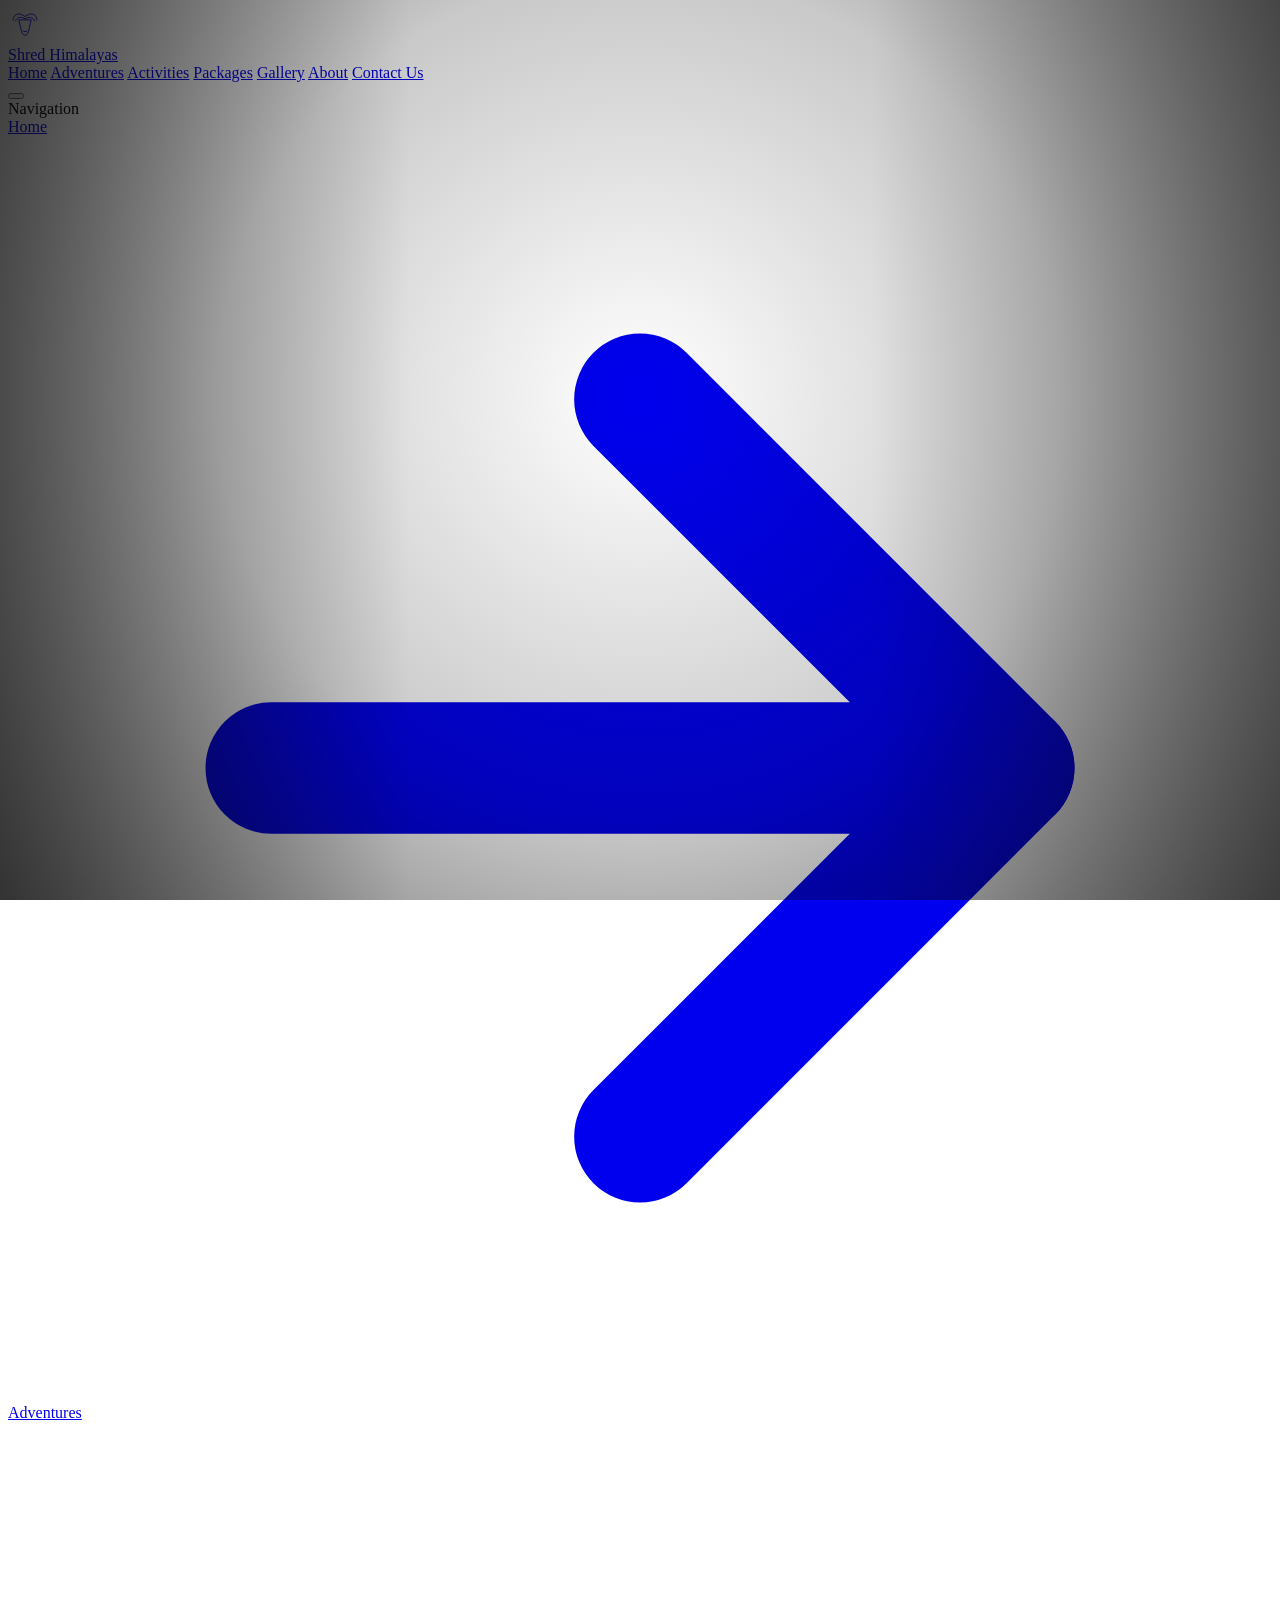
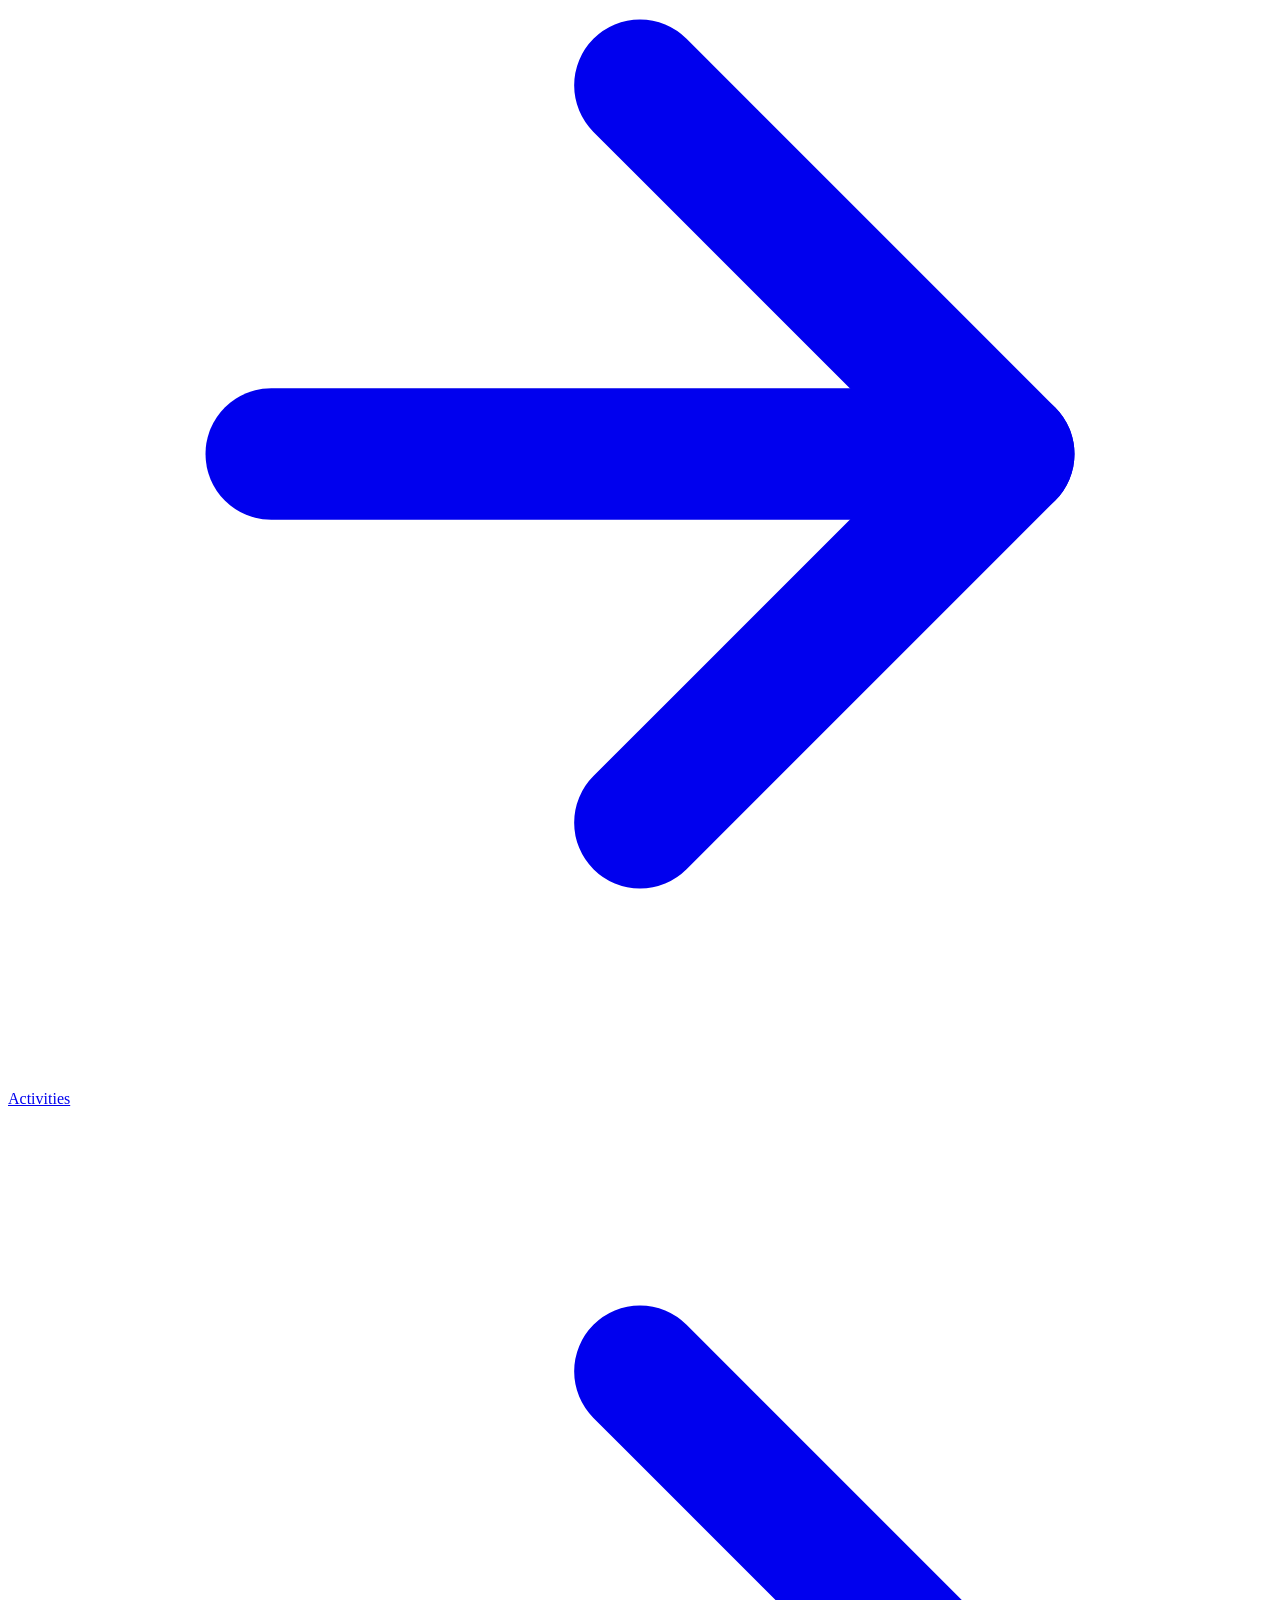
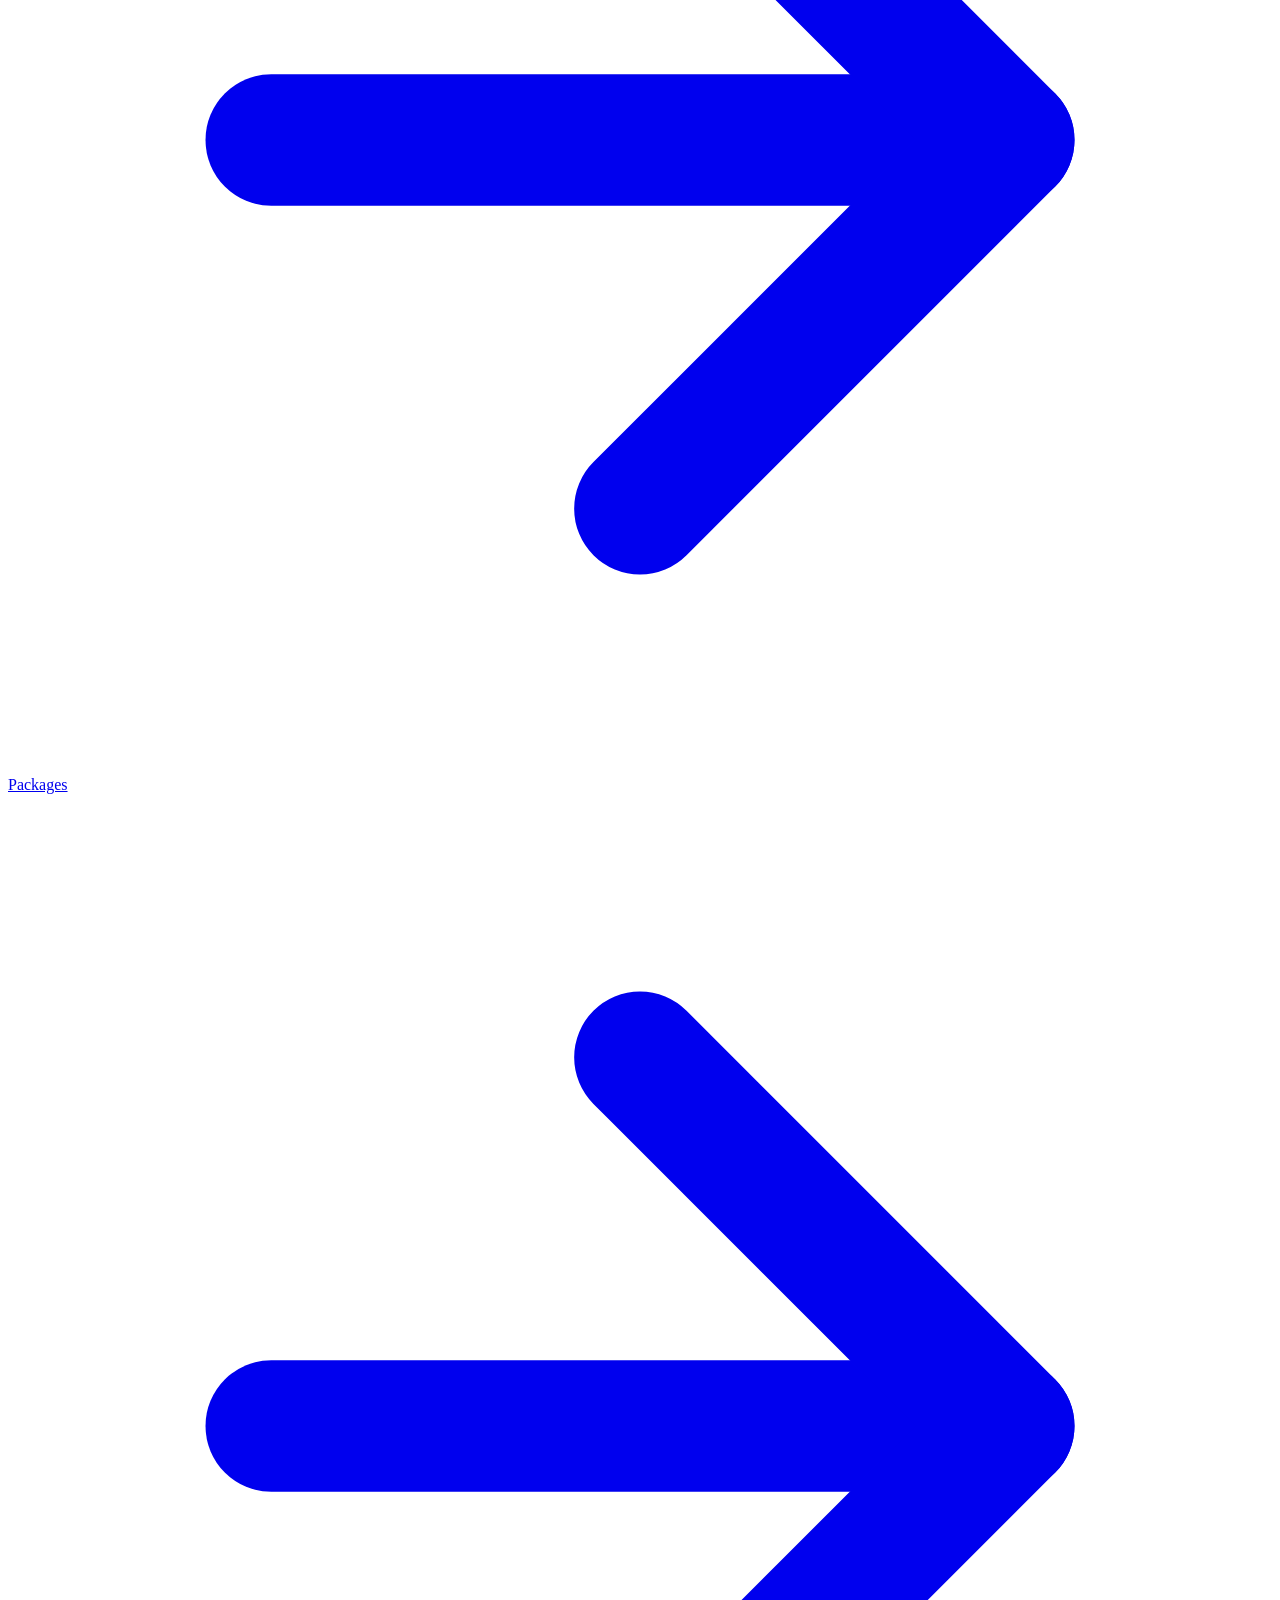
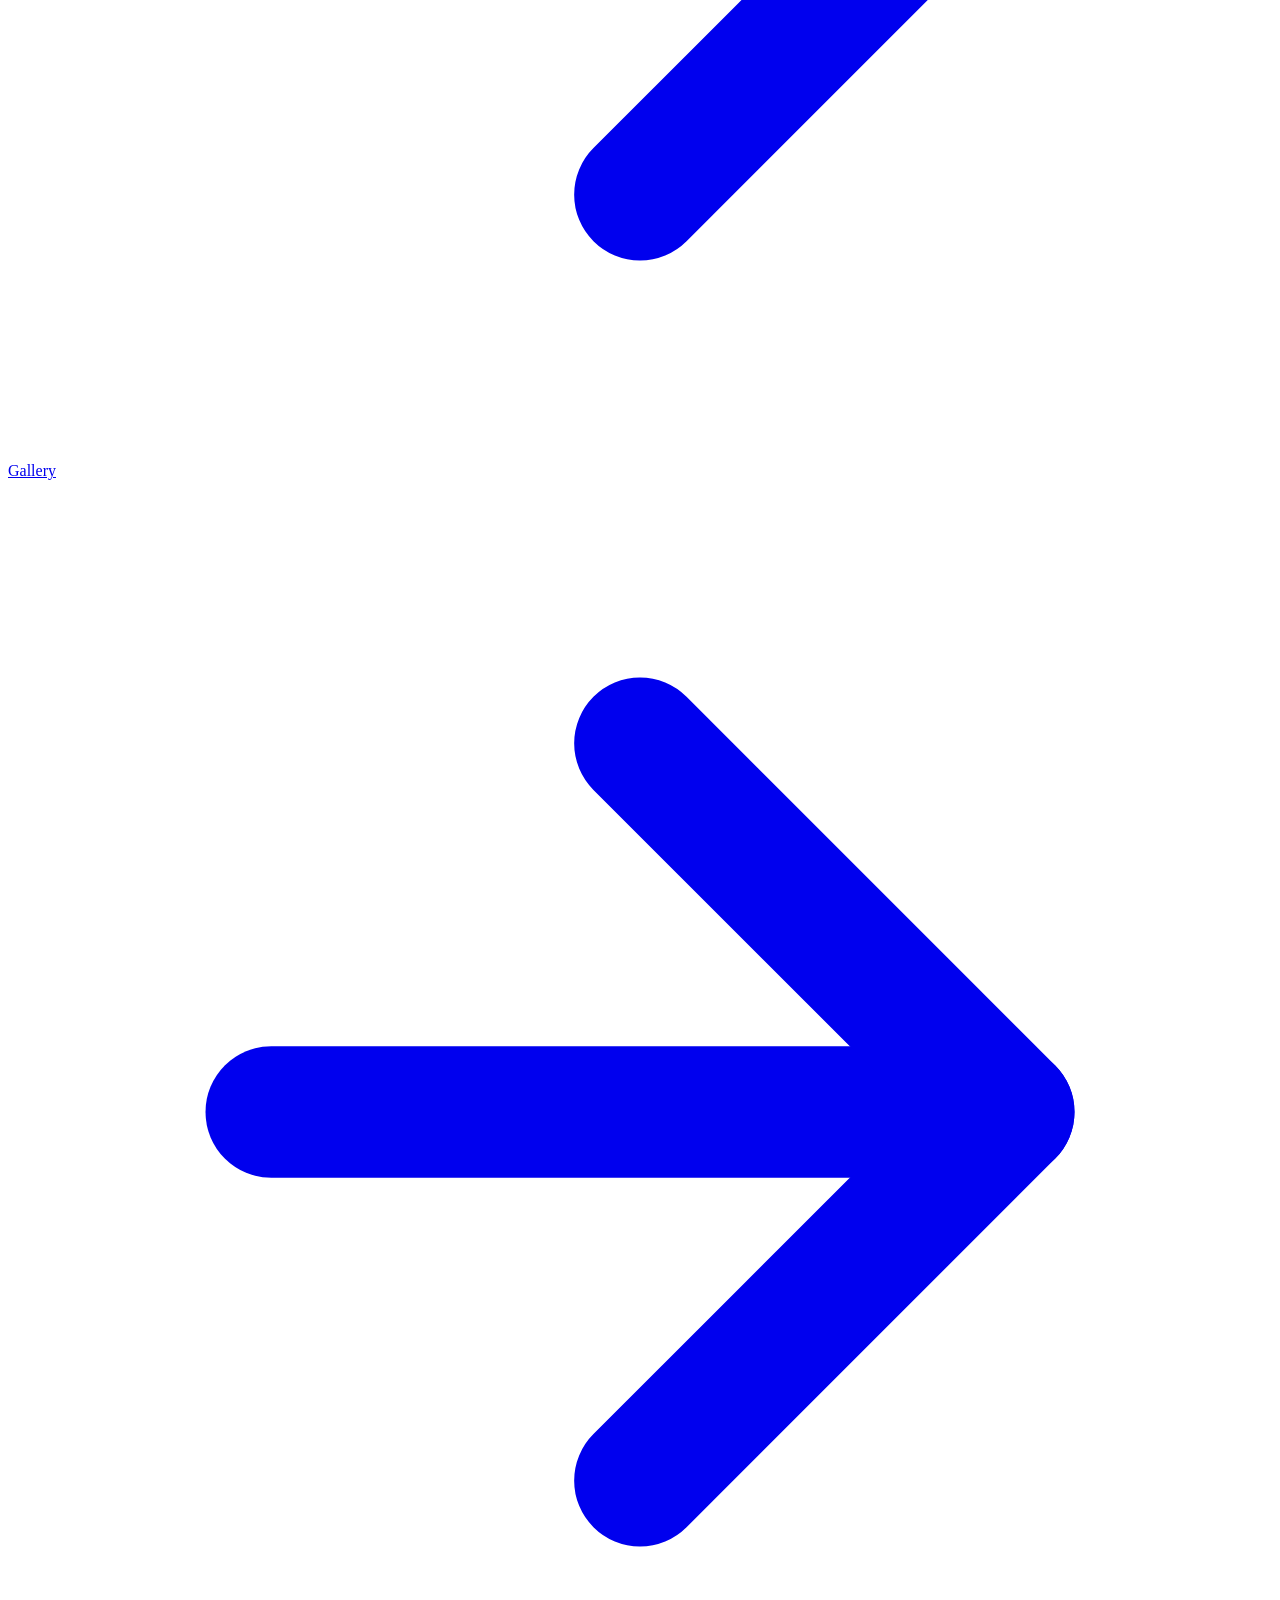
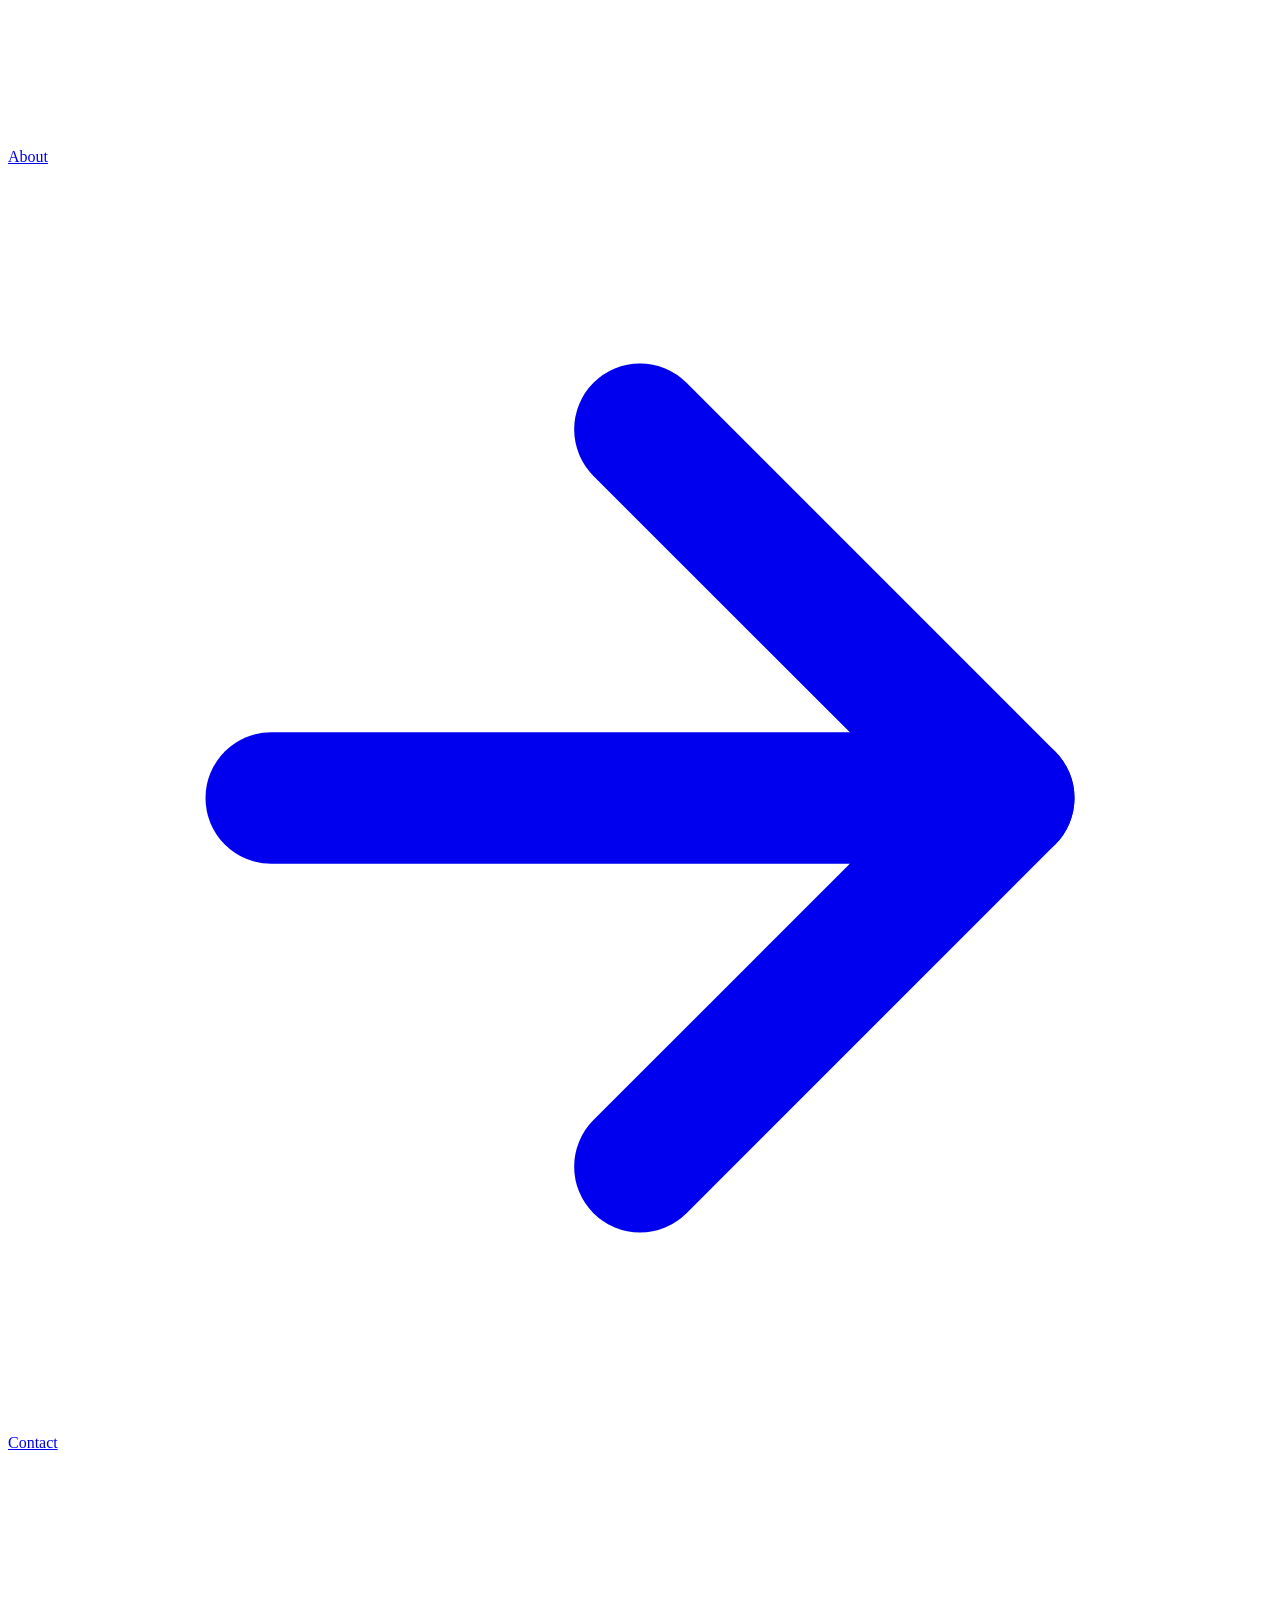
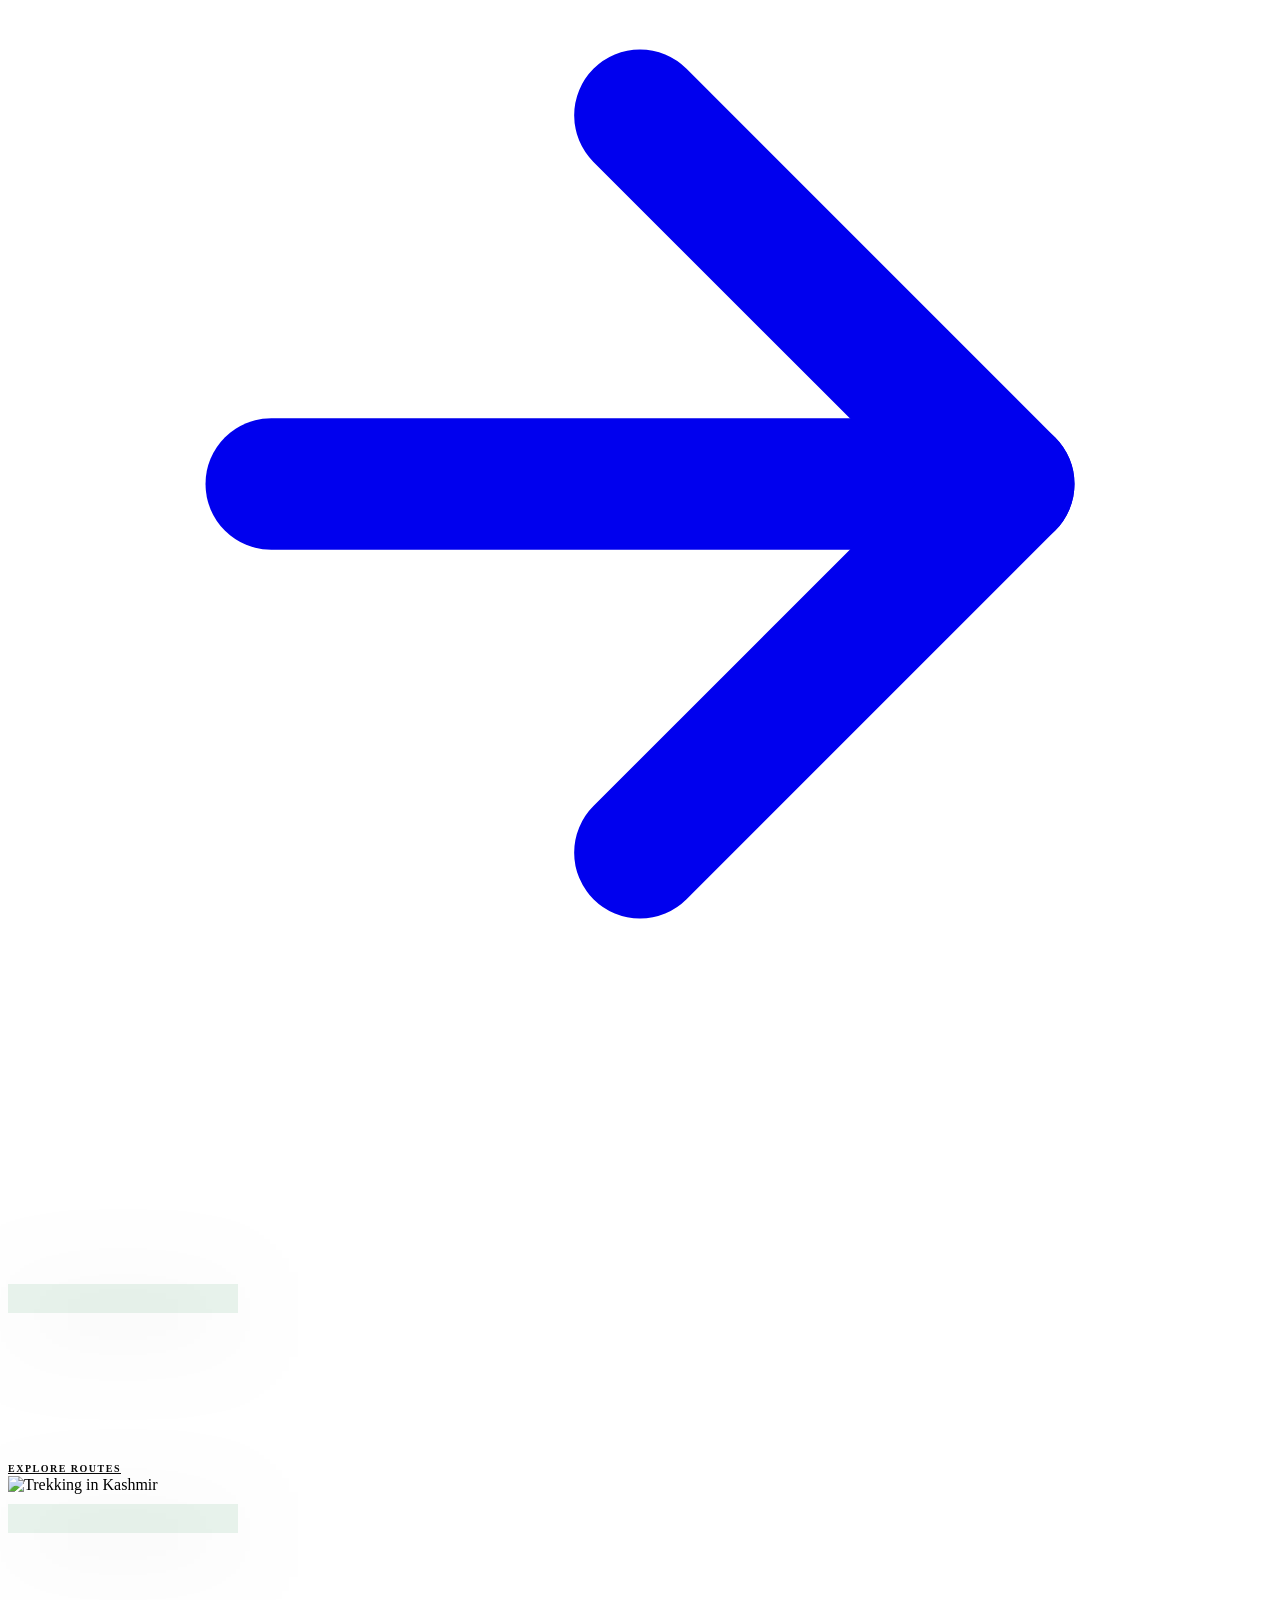
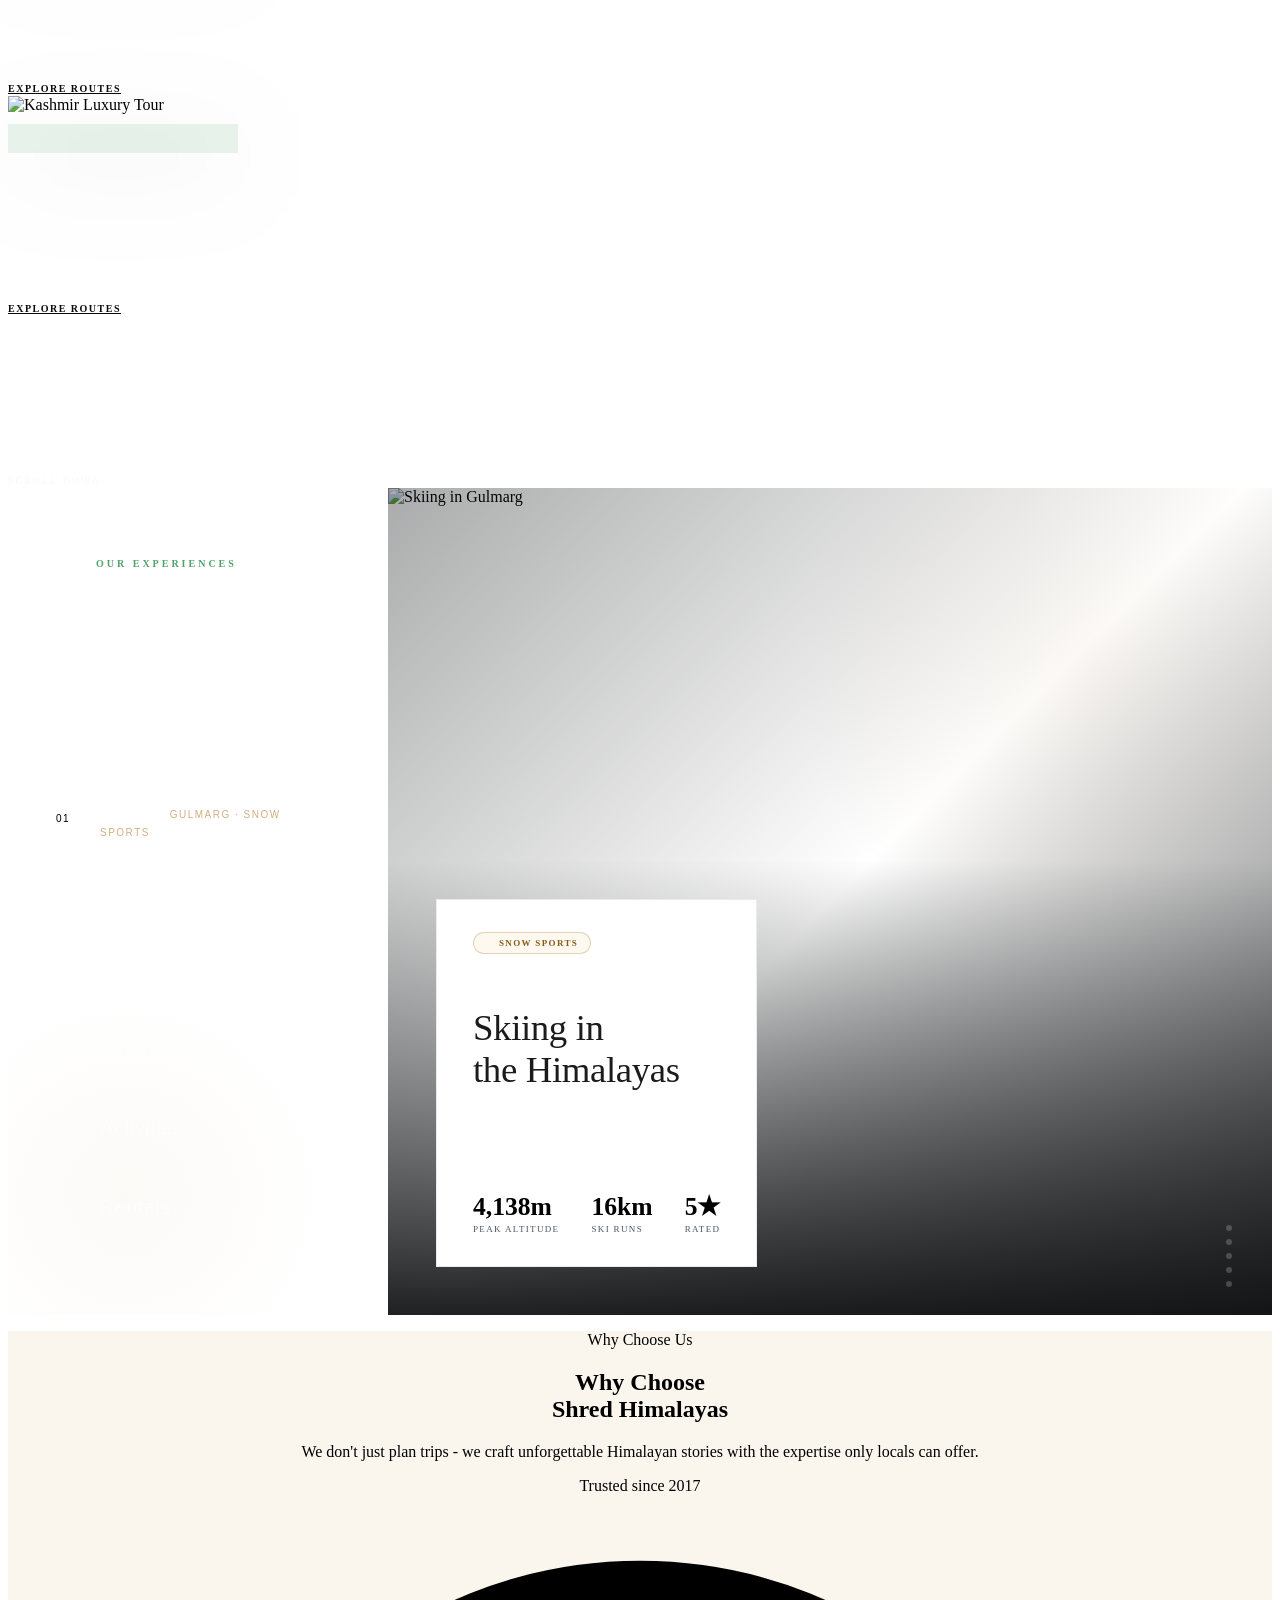
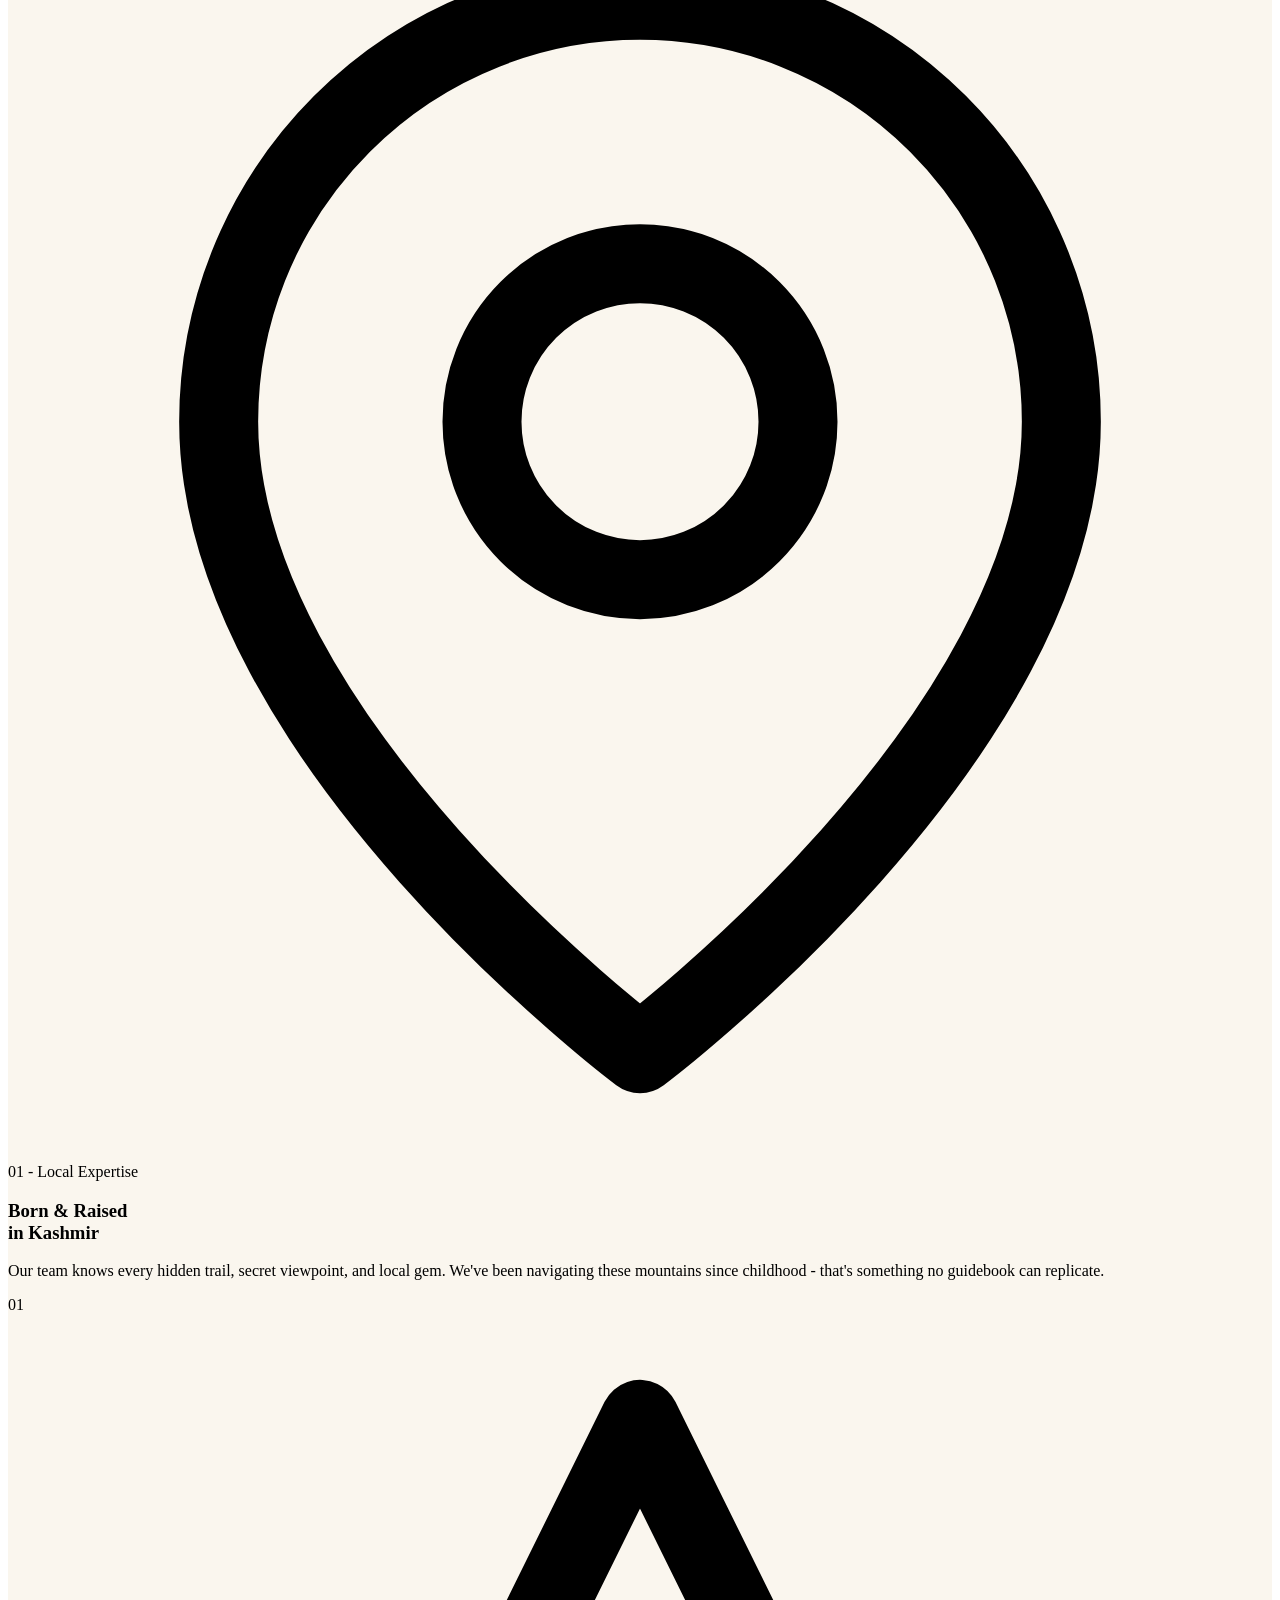
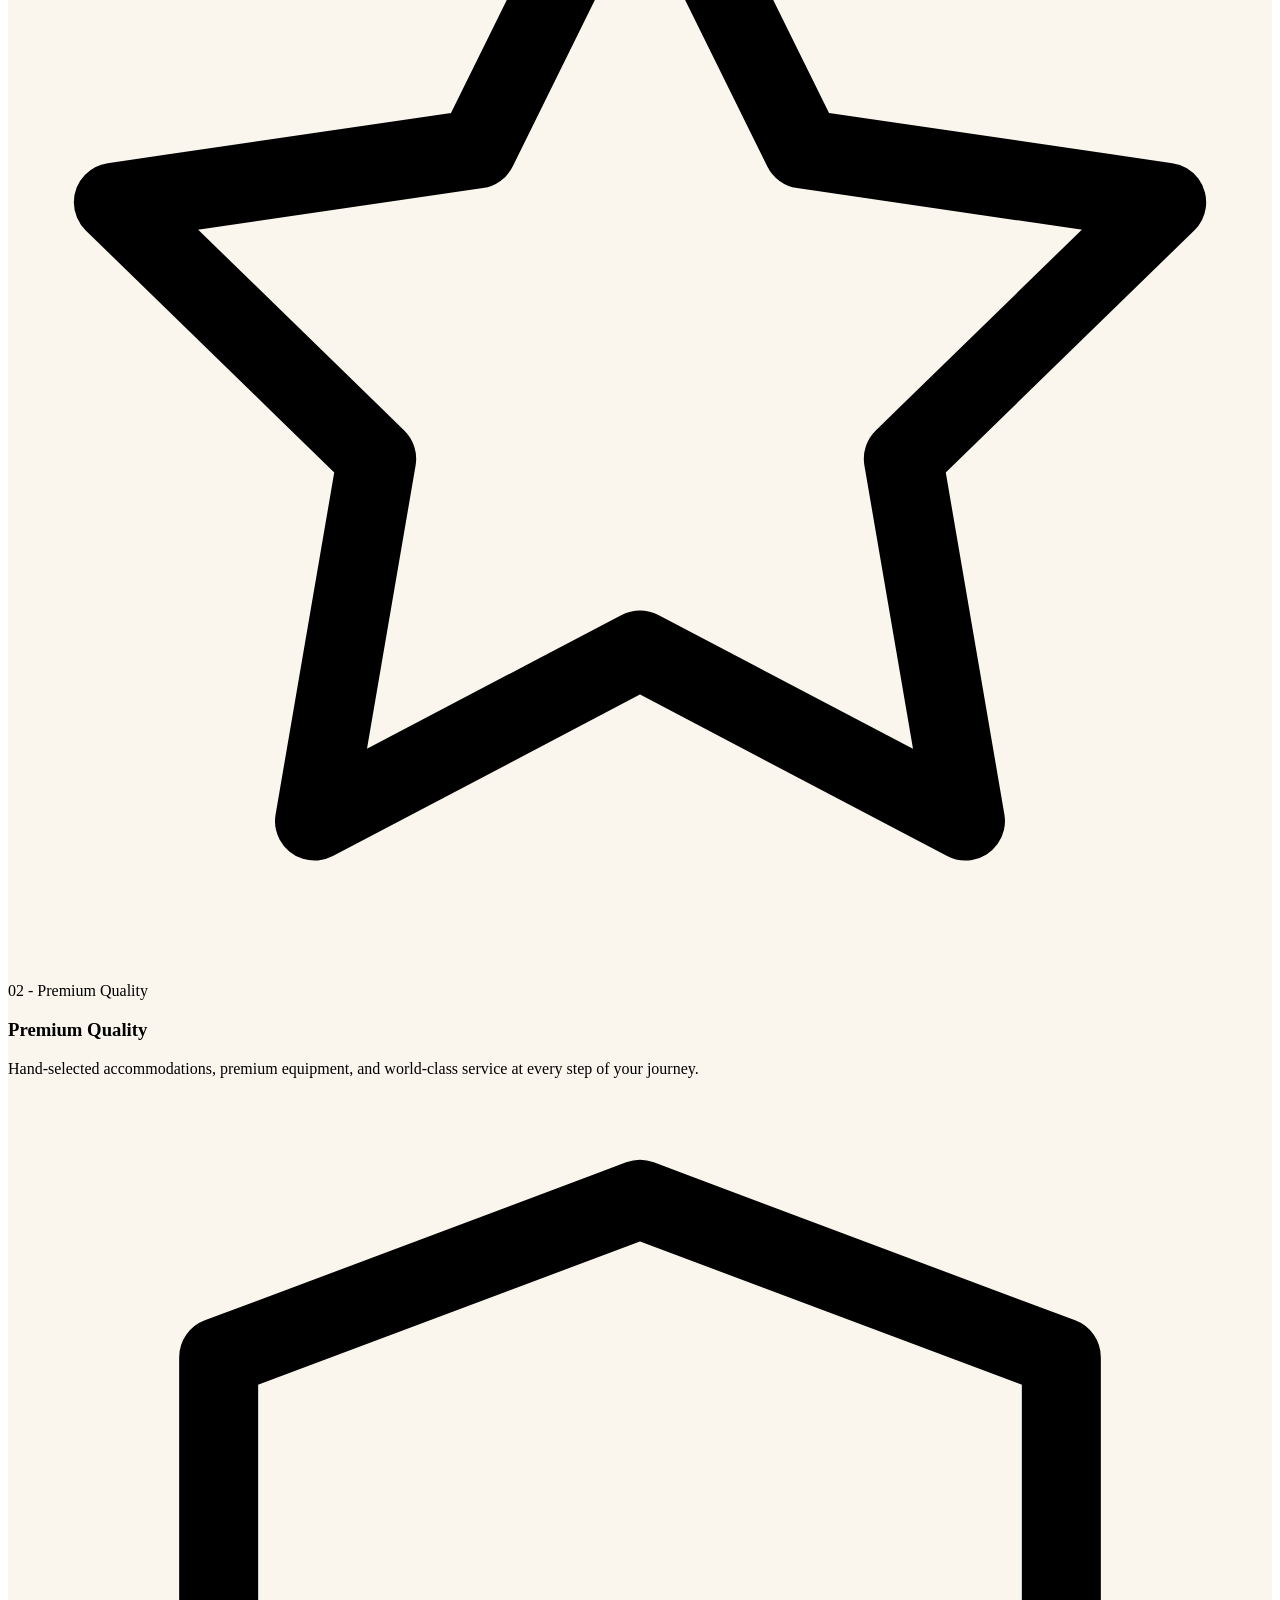
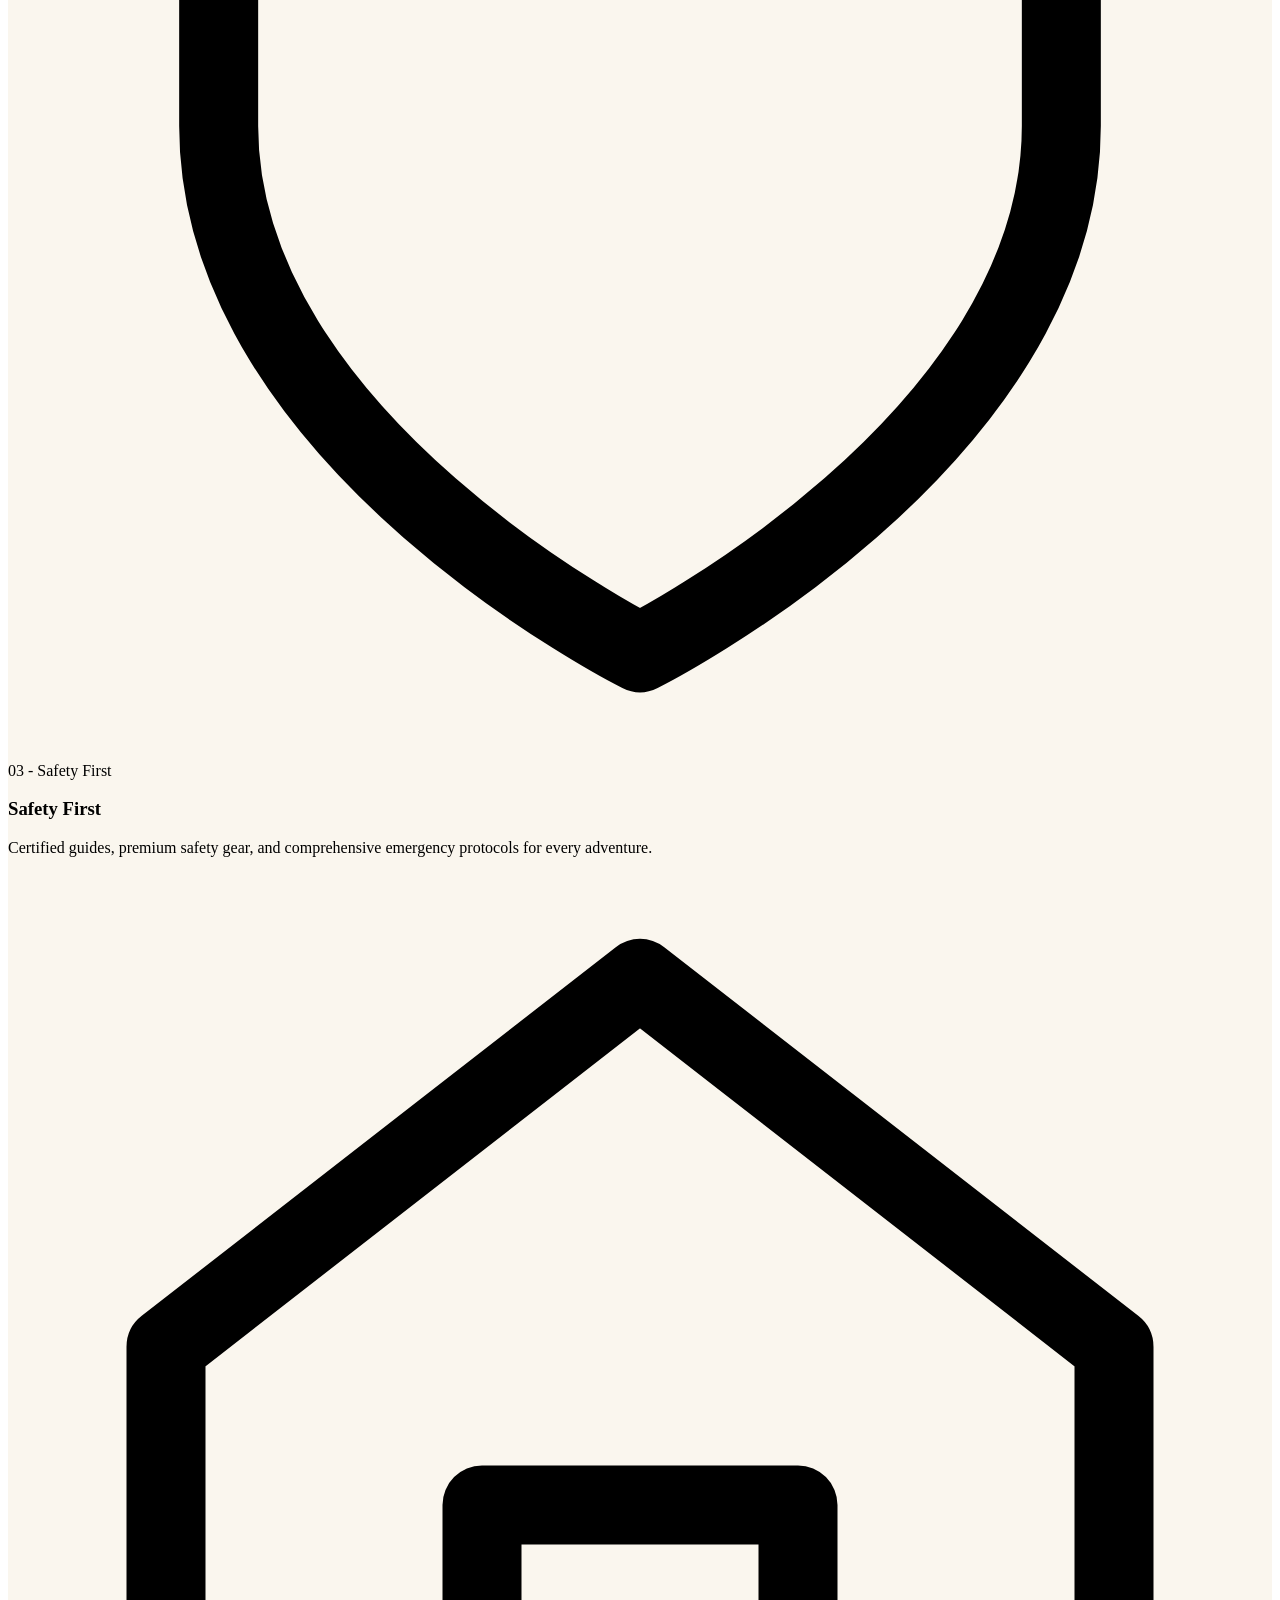
==== commit b076e443: "fix packeges moudle" ====
--- a/index.html
+++ b/index.html
@@ -1,4 +1,4 @@
-﻿<!DOCTYPE html>+<!DOCTYPE html> 
 <html lang="en"> 
@@ -1594,7 +1594,7 @@
 
  
-      <div class="packages__grid">+      <div class="packages__grid" id="packages-grid"> 
         <div class="packages__card reveal-scale"> 
@@ -2674,7 +2674,8 @@
 
         SHData.renderHero(); 
-        SHData.renderAbout('about-container');+        SHData.renderAbout('about-container');
+        SHData.renderHomePackages('packages-grid'); 
         SHData.renderRentals('rentals-grid'); 
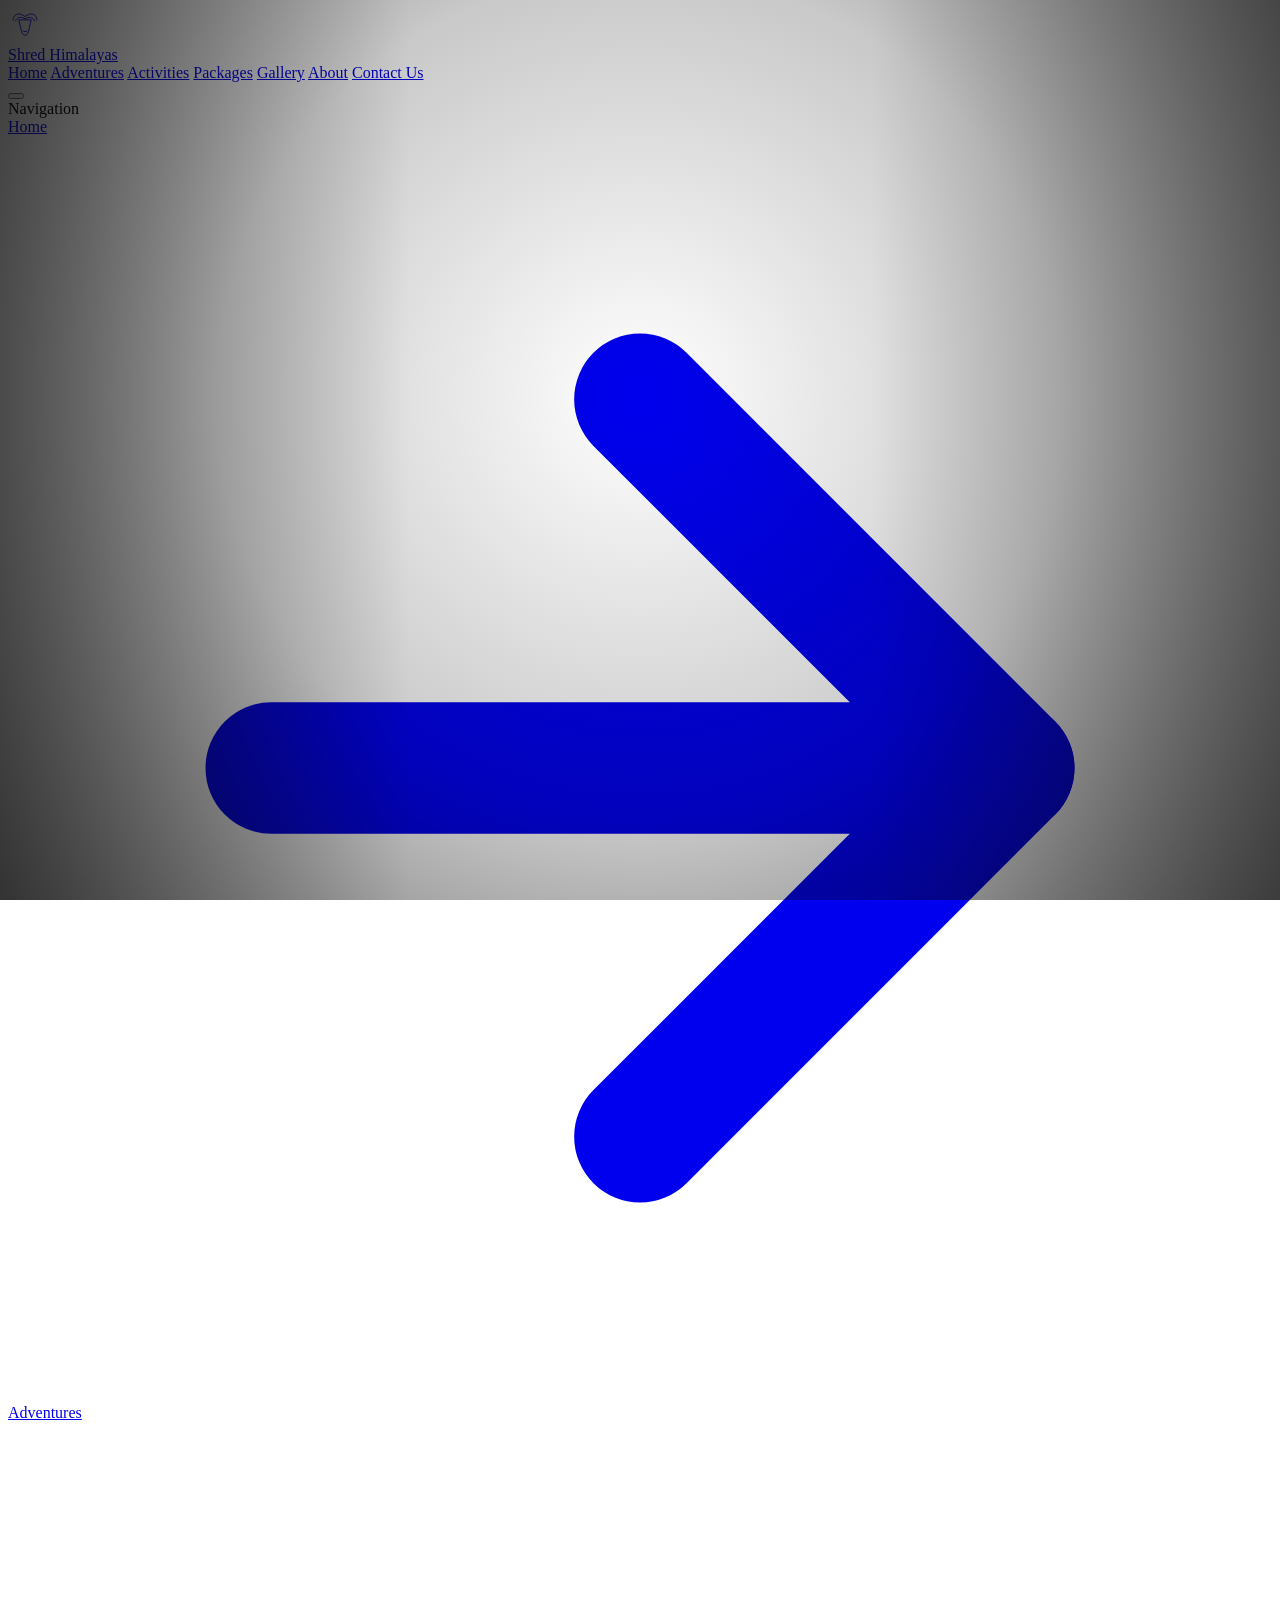
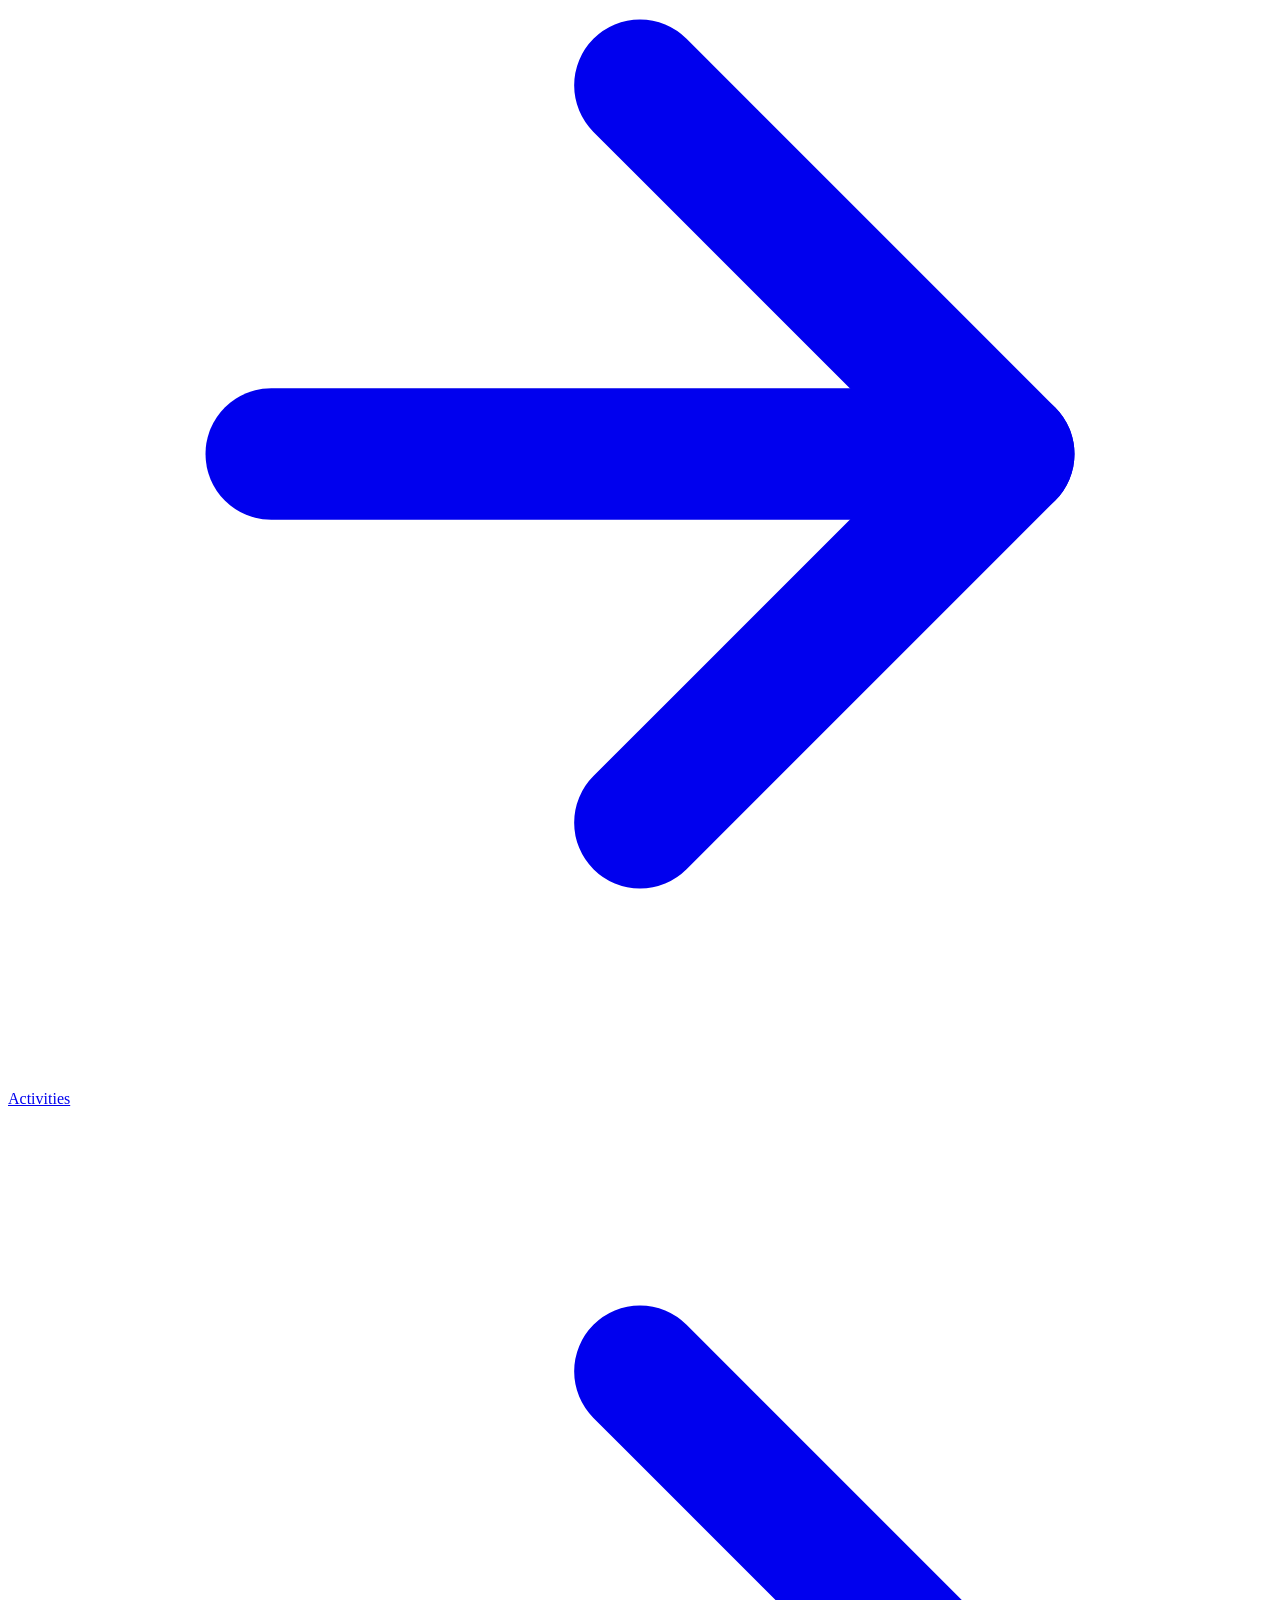
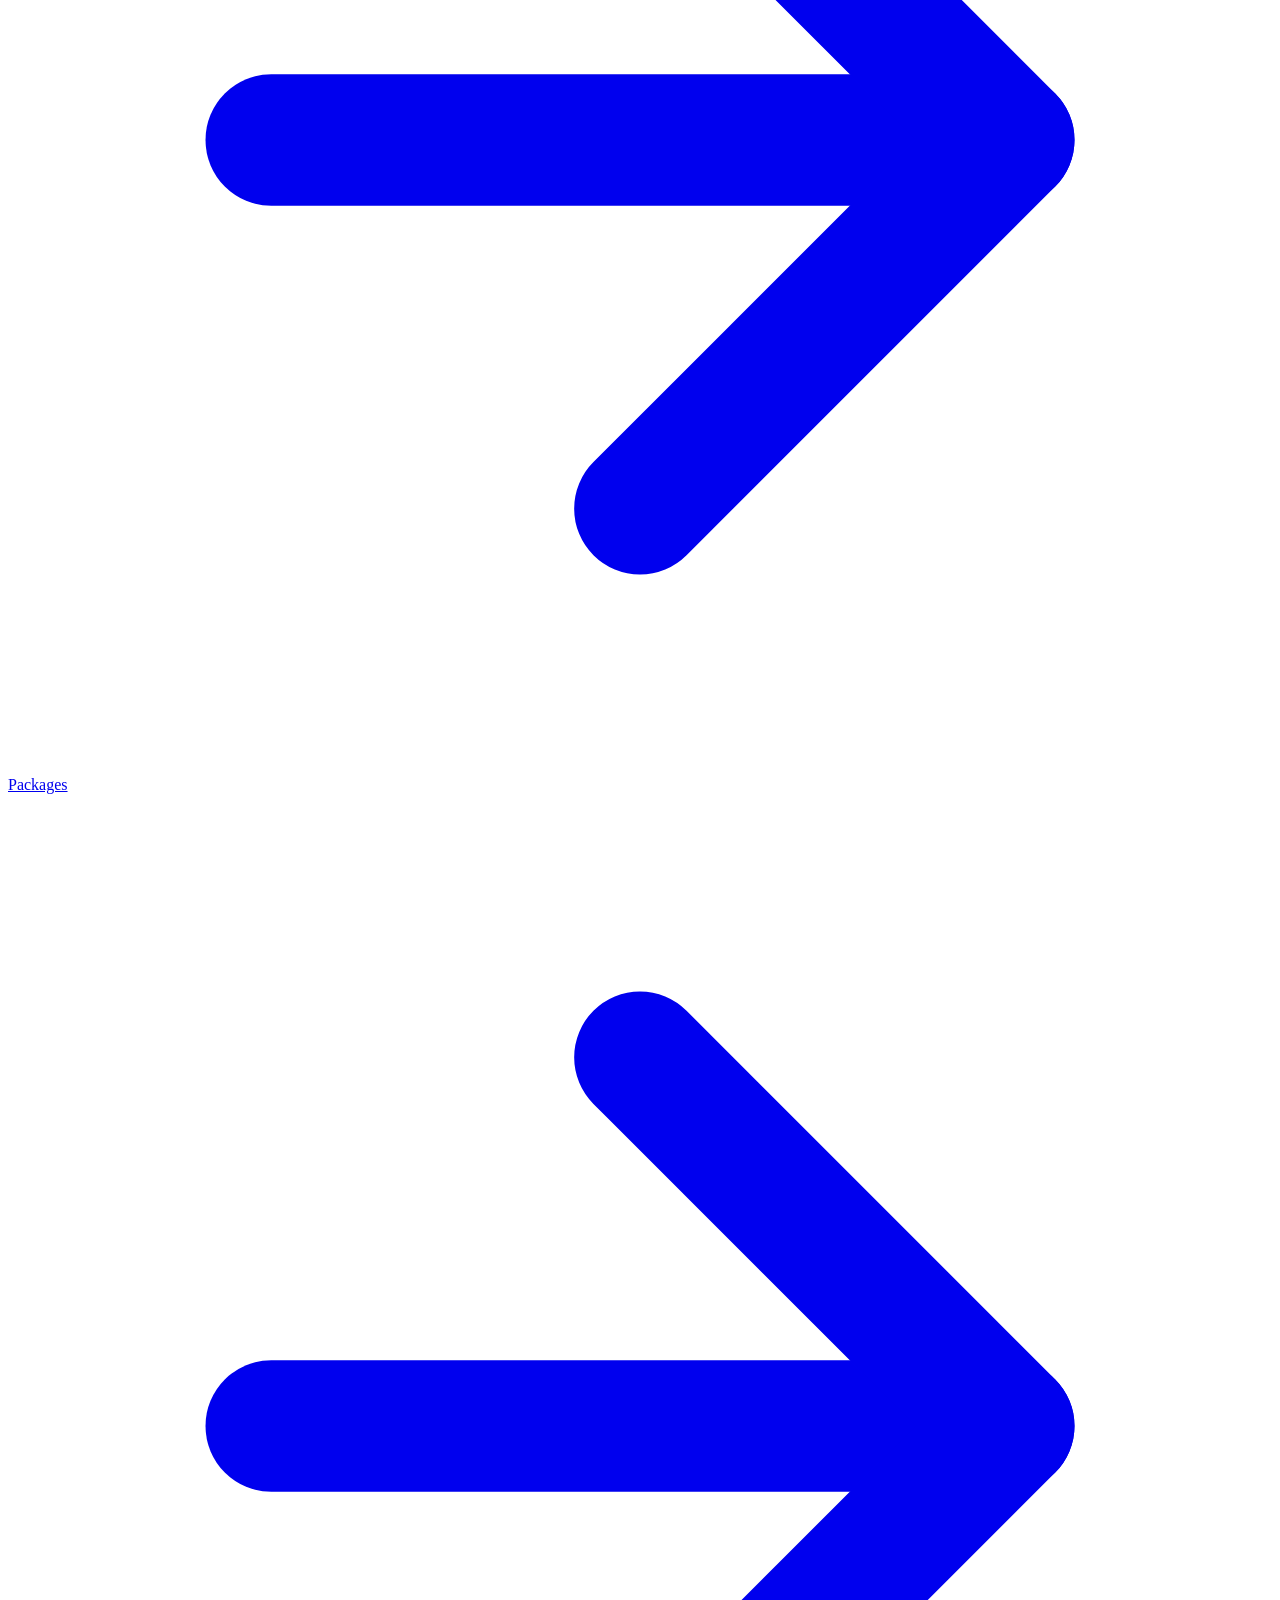
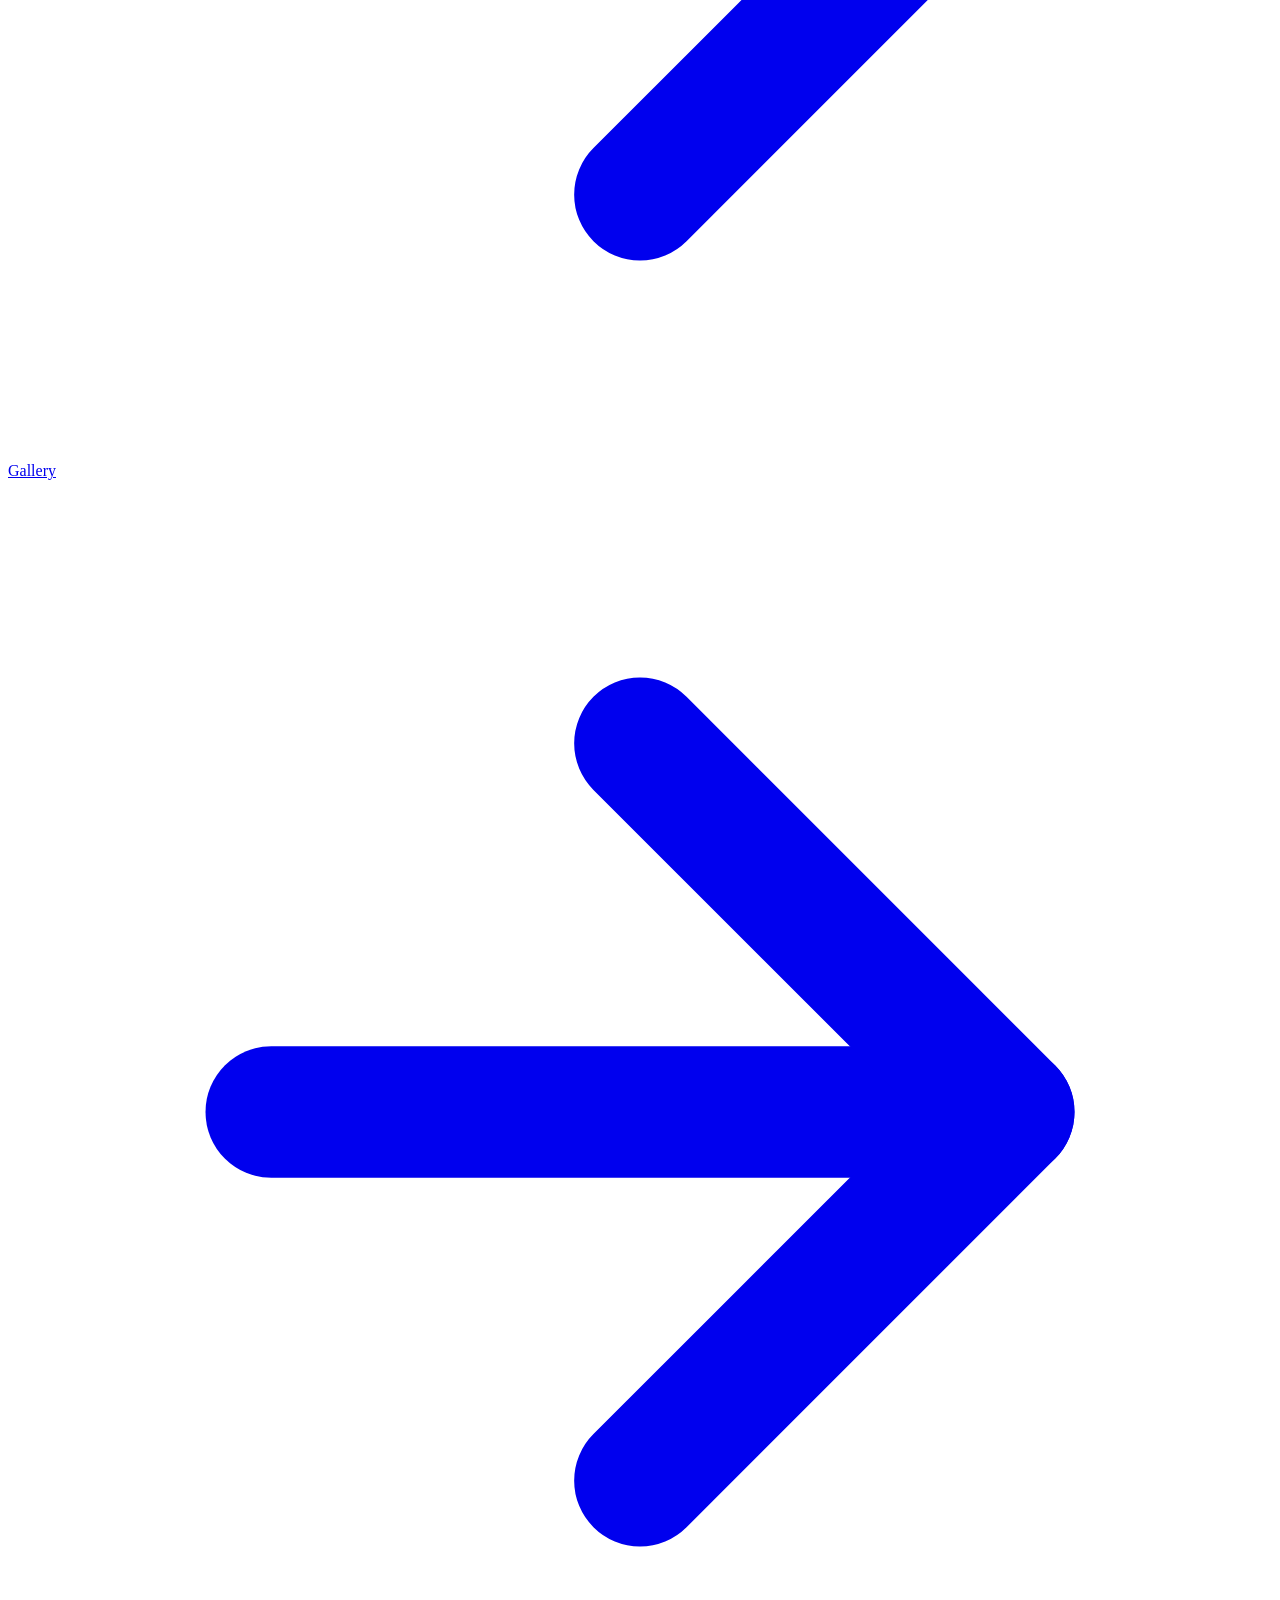
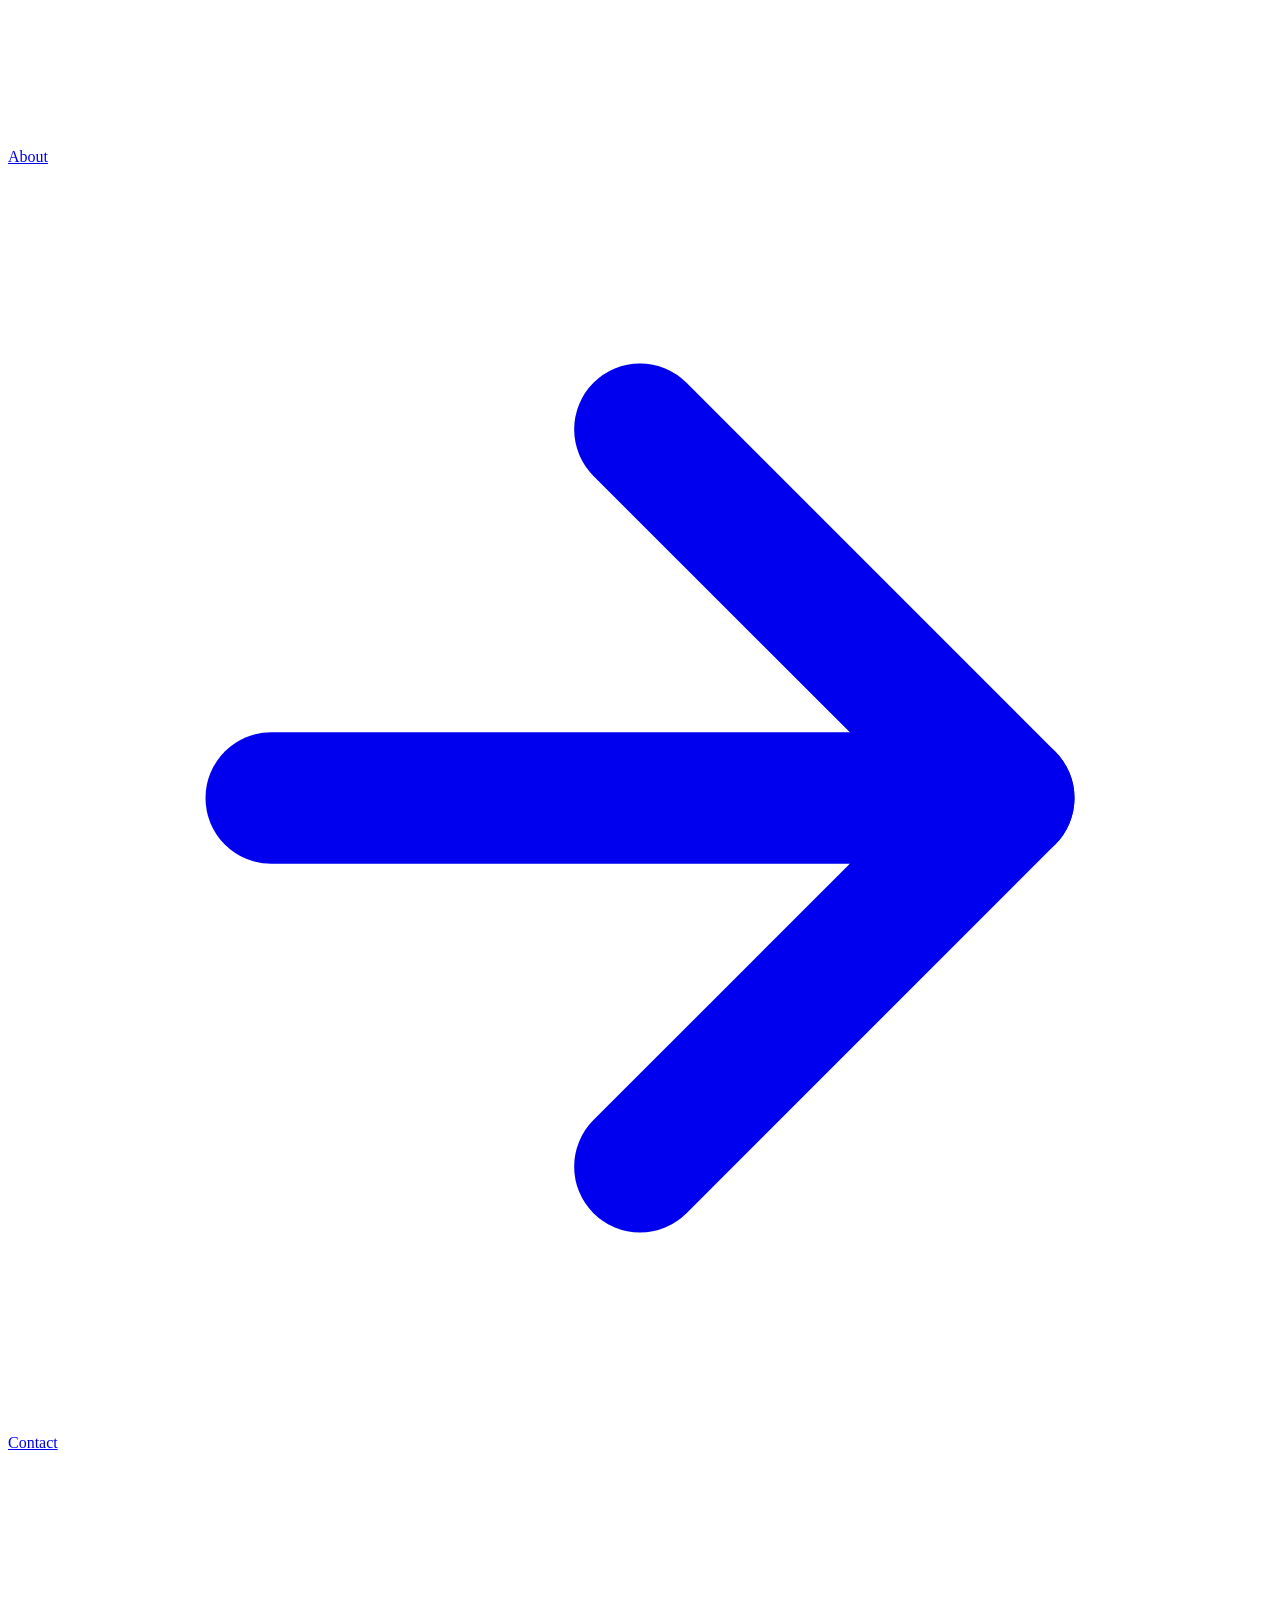
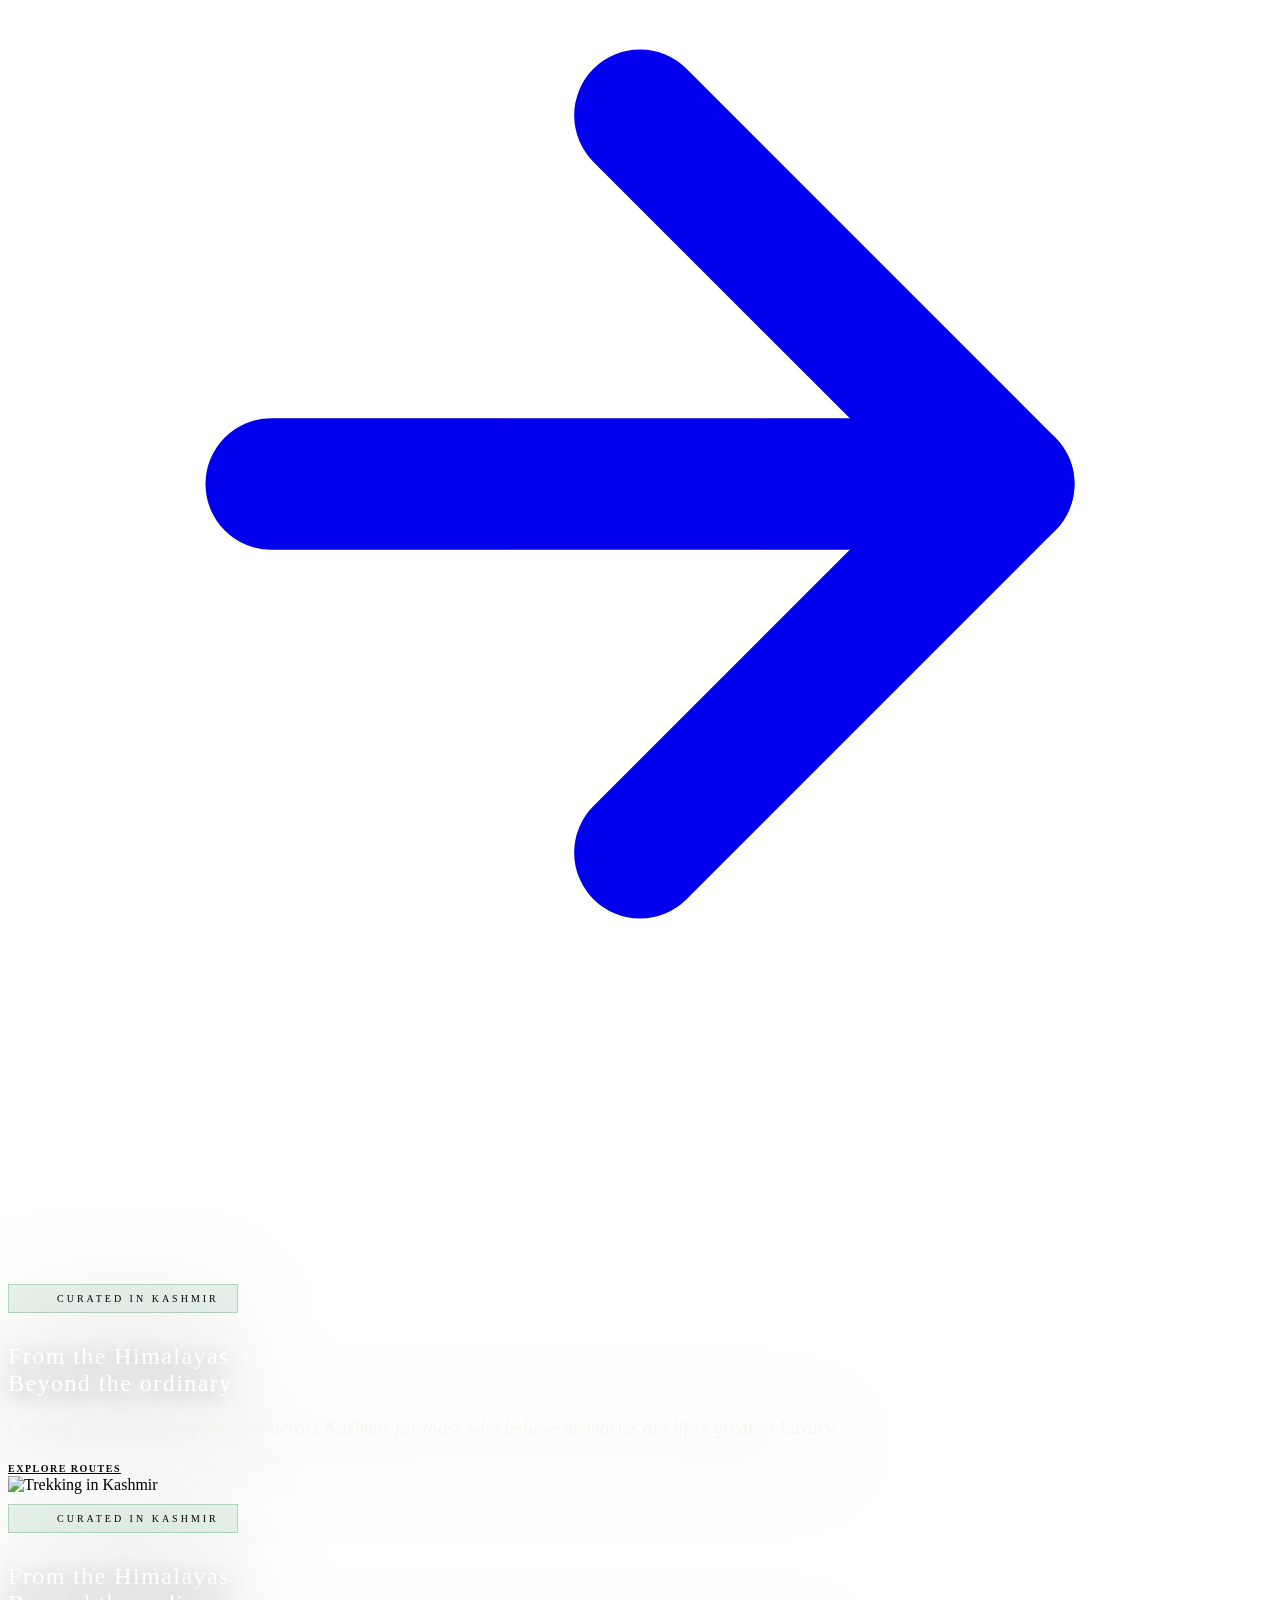
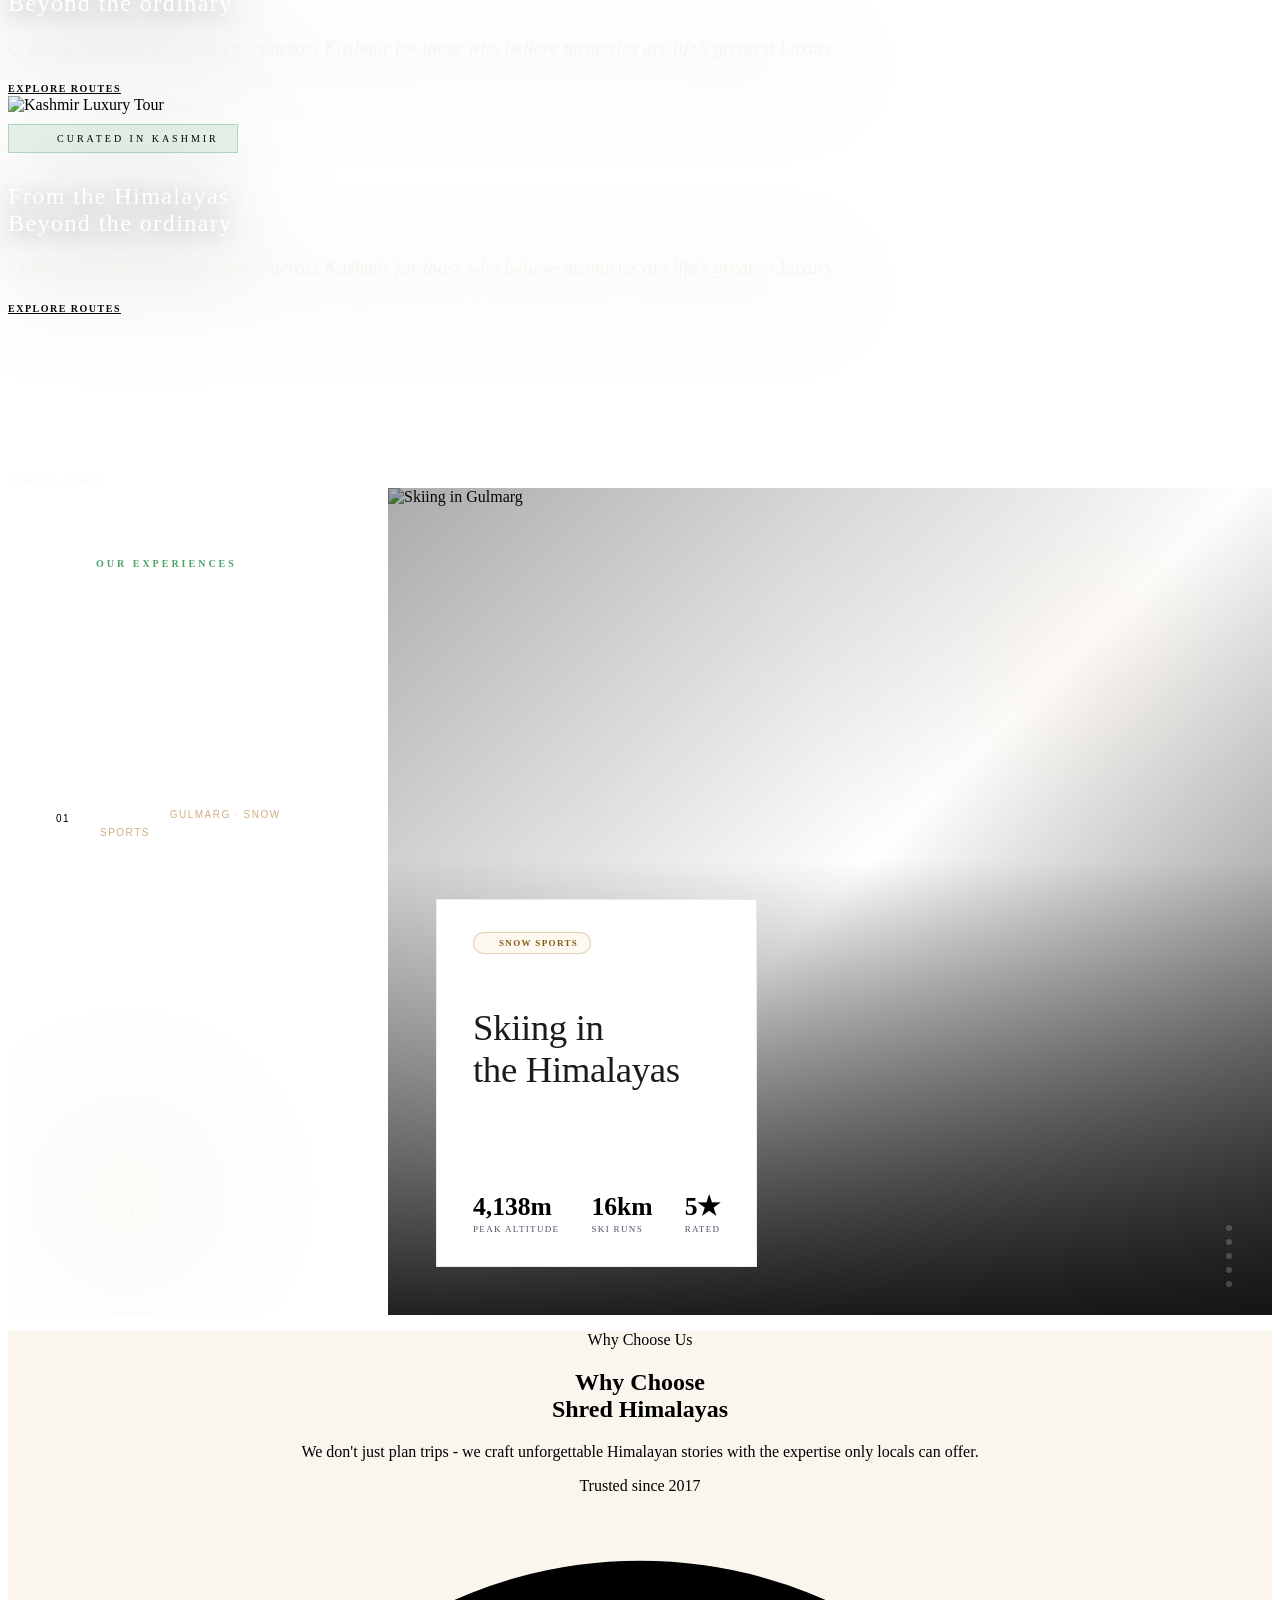
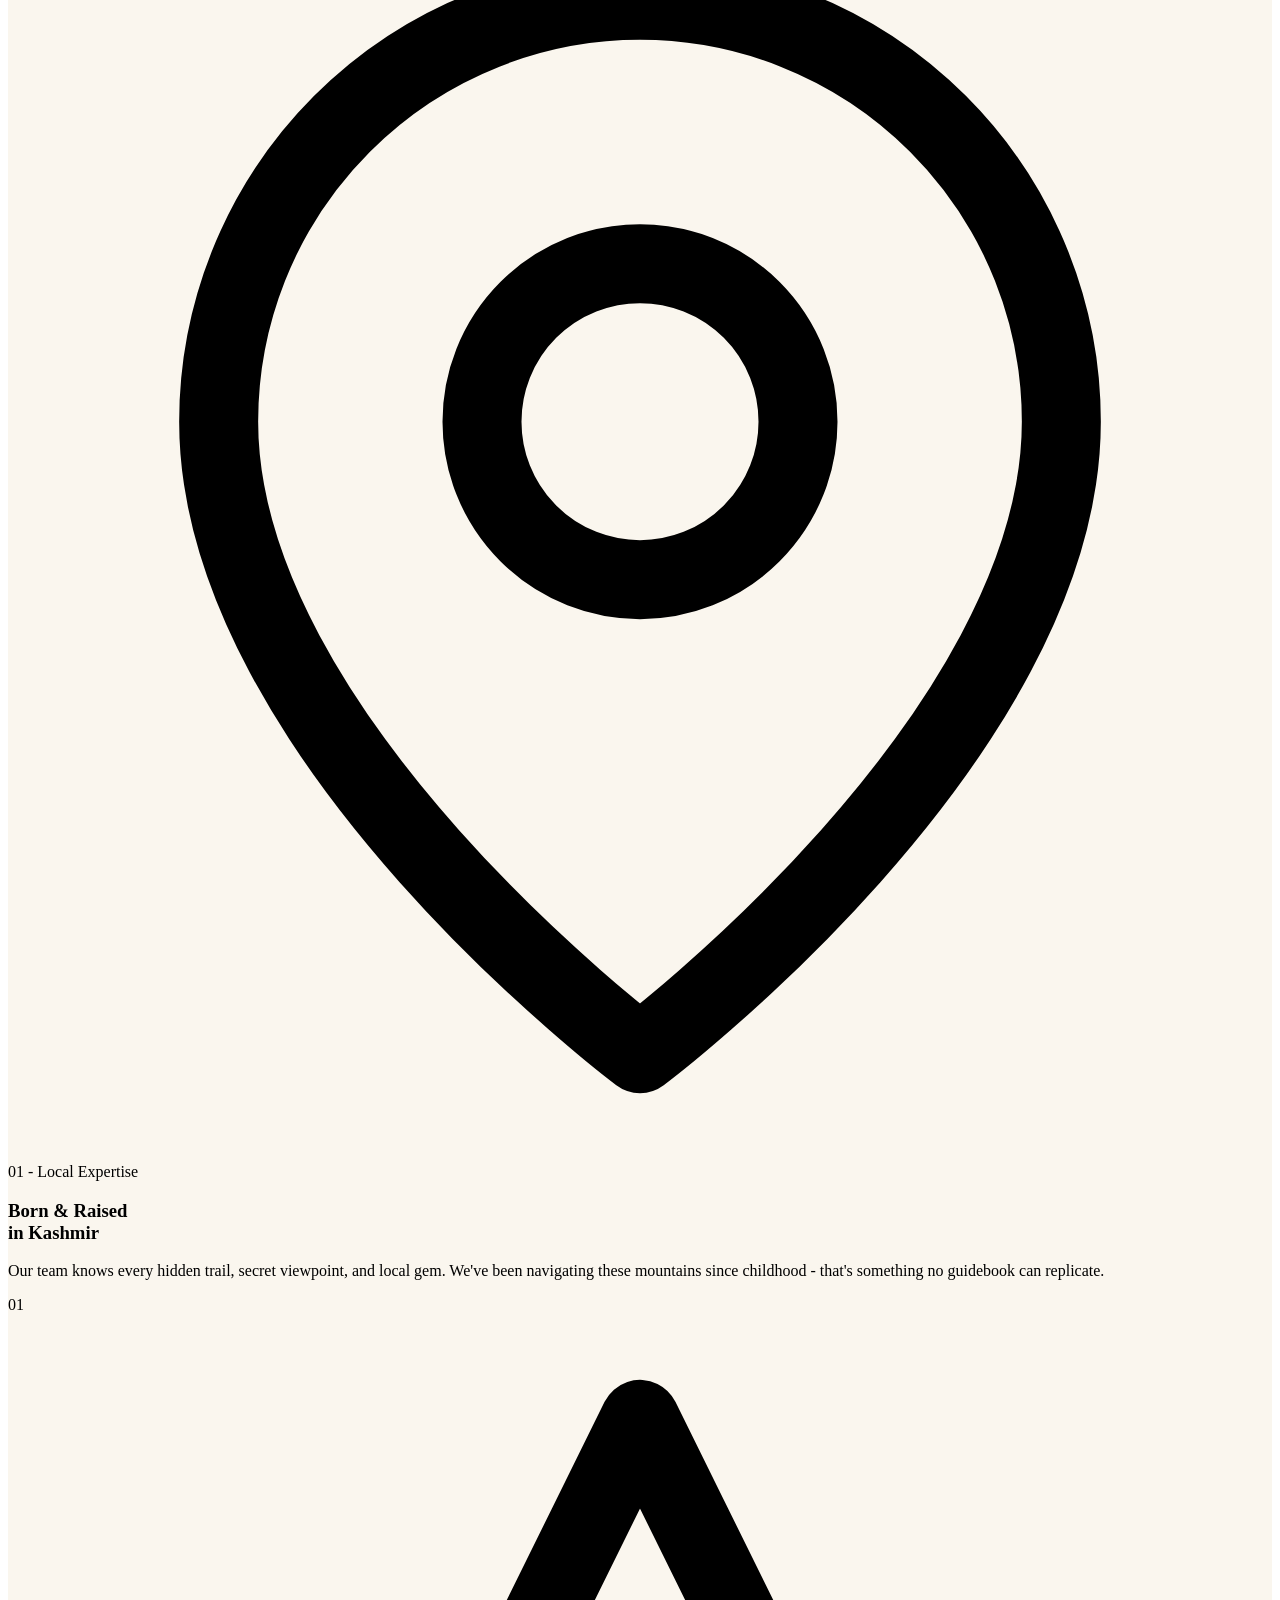
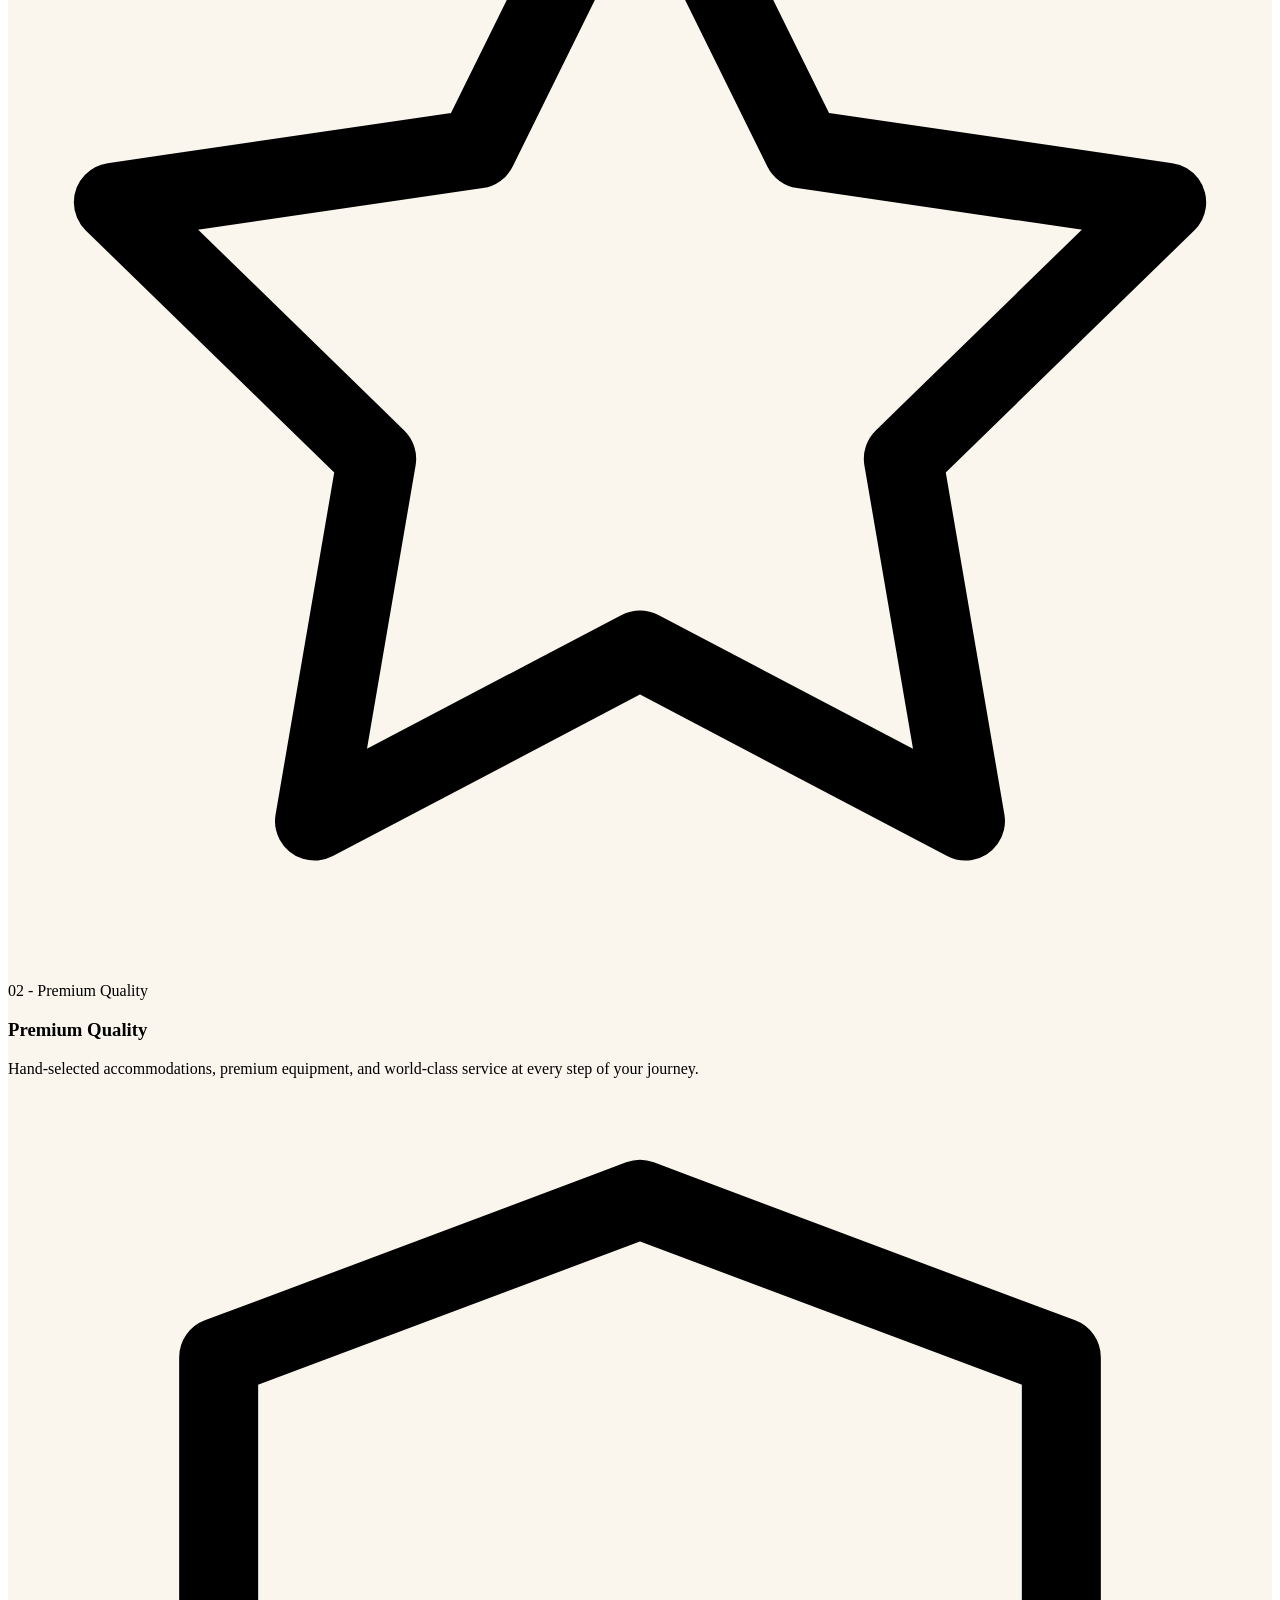
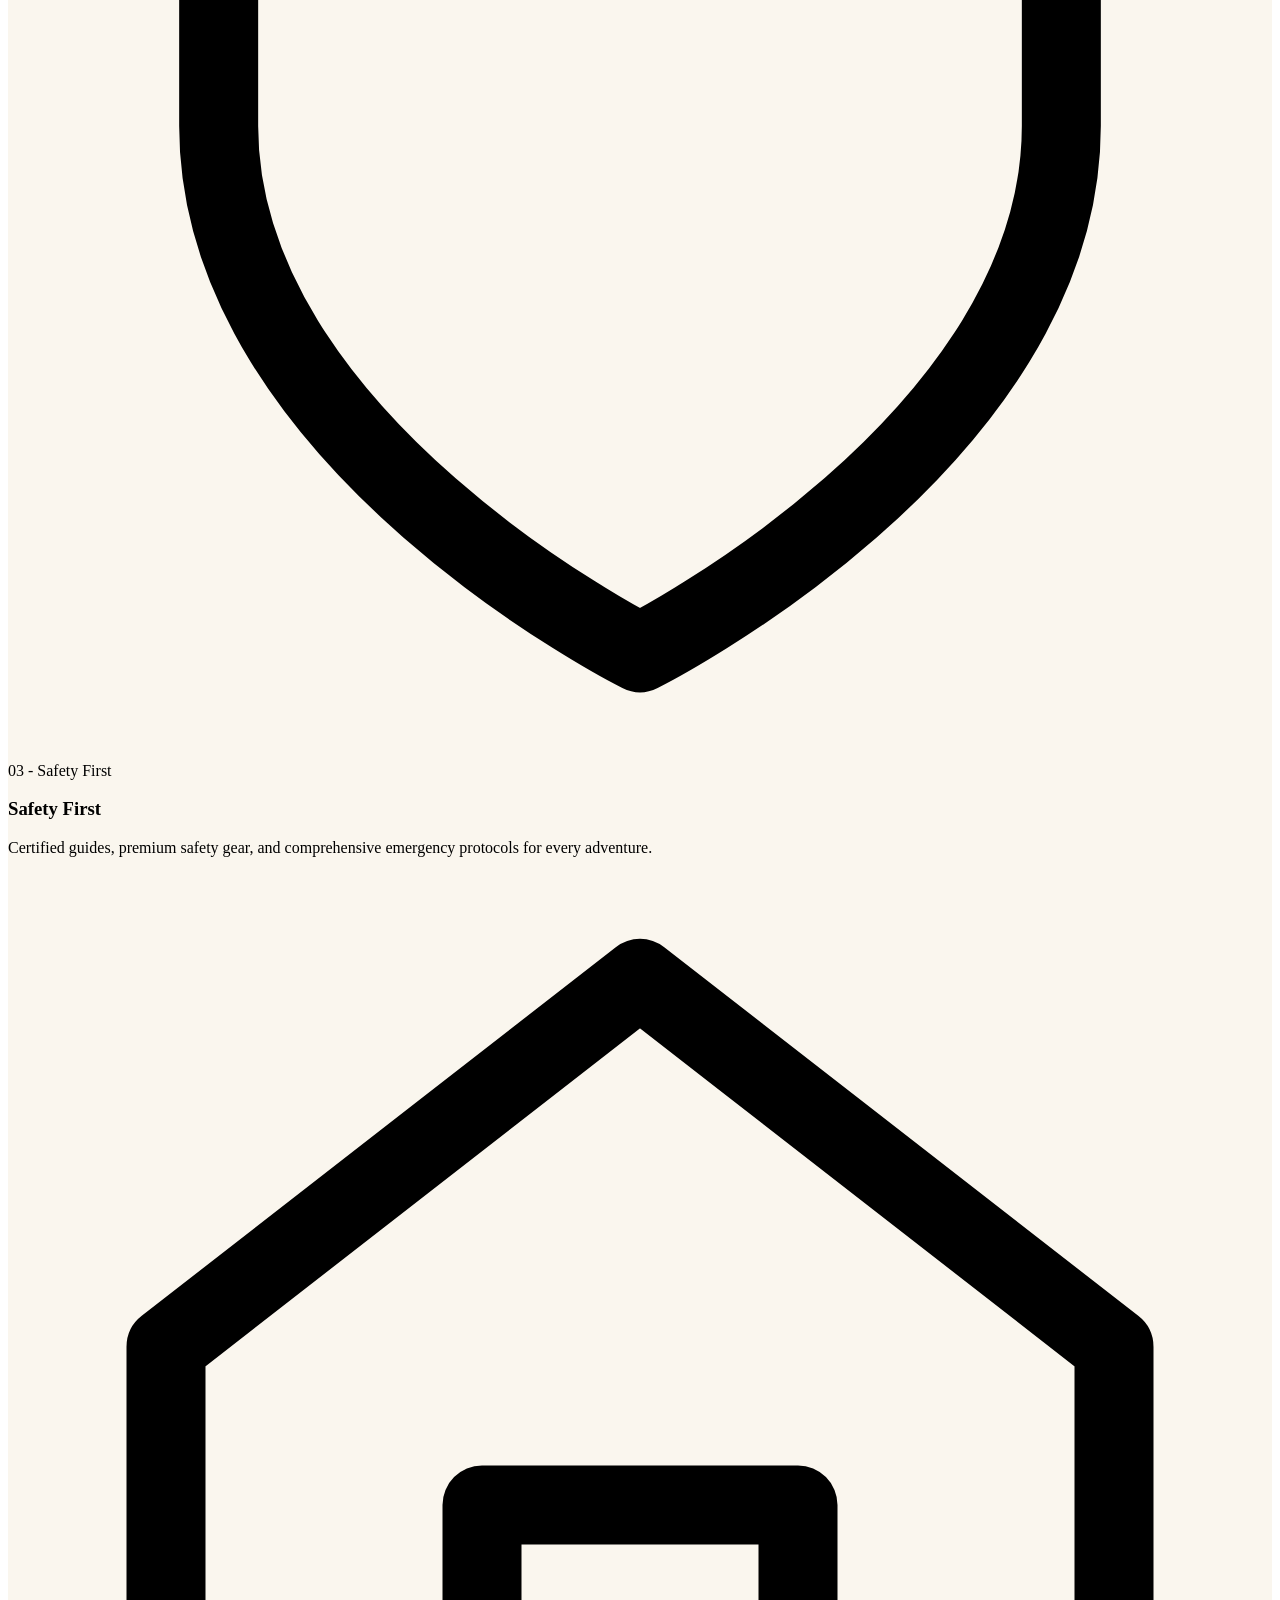
==== commit c8812253: "fix image bug" ====
--- a/index.html
+++ b/index.html
@@ -750,7 +750,7 @@
 
             <div class="experiences__panel-meta"> 
-              <a href="skiing.html" class="experiences__panel-cta">+              <a href="adventures.html#skiing" class="experiences__panel-cta"> 
                 Explore Skiing 
@@ -824,9 +824,157 @@
 
             <div class="experiences__panel-meta"> 
+              <a href="adventures.html#snowboarding" class="experiences__panel-cta">+
+                Explore Snowboarding+
+                <svg class="experiences__panel-cta-icon" viewBox="0 0 24 24">+
+                  <path d="M5 12h14M12 5l7 7-7 7" />+
+                </svg>+
+              </a>+
+            </div>+
+            <div class="experiences__panel-stats">+
+              <div class="experiences__stat">+
+                <span class="experiences__stat-num">3,200m</span>+
+                <span class="experiences__stat-label">Base Altitude</span>+
+              </div>+
+              <div class="experiences__stat">+
+                <span class="experiences__stat-num">Dec–Mar</span>+
+                <span class="experiences__stat-label">Best Season</span>+
+              </div>+
+              <div class="experiences__stat">+
+                <span class="experiences__stat-num">All</span>+
+                <span class="experiences__stat-label">Skill Levels</span>+
+              </div>+
+            </div>+
+          </div>+
+        </div>+
++
+        <!-- Panel 03: Trekking -->+
+        <div class="experiences__panel" role="tabpanel" id="exp-panel-2" aria-labelledby="exp-tab-2">+
+          <img src="assets/images/trekking-landscape.png" alt="Trekking in Kashmir" class="experiences__panel-image"+
+            loading="lazy">+
+          <div class="experiences__panel-overlay"></div>+
+          <div class="experiences__panel-overlay-bottom"></div>+
+          <div class="experiences__panel-bignum" aria-hidden="true">03</div>+
+          <div class="experiences__panel-content">+
+            <div class="experiences__panel-tag">High Altitude</div>+
+            <h3 class="experiences__panel-heading">Trekking the<br>Great Himalayas</h3>+
+            <p class="experiences__panel-desc">Walk ancient Silk Road trails through emerald alpine meadows, glacial+
+              lakes, and summit passes that have been traversed for centuries.</p>+
+            <div class="experiences__panel-meta">+
+              <a href="adventures.html#trekking" class="experiences__panel-cta">+
+                Explore Trekking+
+                <svg class="experiences__panel-cta-icon" viewBox="0 0 24 24">+
+                  <path d="M5 12h14M12 5l7 7-7 7" />+
+                </svg>+
+              </a>+
+            </div>+
+            <div class="experiences__panel-stats">+
+              <div class="experiences__stat">+
+                <span class="experiences__stat-num">12+</span>+
+                <span class="experiences__stat-label">Trek Routes</span>+
+              </div>+
+              <div class="experiences__stat">+
+                <span class="experiences__stat-num">Jun–Oct</span>+
+                <span class="experiences__stat-label">Best Season</span>+
+              </div>+
+              <div class="experiences__stat">+
+                <span class="experiences__stat-num">5,400m</span>+
+                <span class="experiences__stat-label">Max Altitude</span>+
+              </div>+
+            </div>+
+          </div>+
+        </div>+
++
+        <!-- Panel 04: Sightseeing -->+
+        <div class="experiences__panel" role="tabpanel" id="exp-panel-3" aria-labelledby="exp-tab-3">+
+          <img src="assets/images/sightseeing-dal-lake.png" alt="Sightseeing in Kashmir"+
+            class="experiences__panel-image" loading="lazy">+
+          <div class="experiences__panel-overlay"></div>+
+          <div class="experiences__panel-overlay-bottom"></div>+
+          <div class="experiences__panel-bignum" aria-hidden="true">04</div>+
+          <div class="experiences__panel-content">+
+            <div class="experiences__panel-tag">Culture & Landscapes</div>+
+            <h3 class="experiences__panel-heading">Sightseeing<br>Kashmir</h3>+
+            <p class="experiences__panel-desc">From the shimmering Dal Lake to the Mughal Gardens, immerse yourself in+
+              Kashmir's timeless beauty, living culture, and storied landscapes.</p>+
+            <div class="experiences__panel-meta">+
               <a href="adventures.html" class="experiences__panel-cta"> 
-                Explore Snowboarding+                Explore Sightseeing 
                 <svg class="experiences__panel-cta-icon" viewBox="0 0 24 24"> 
@@ -842,25 +990,25 @@
 
               <div class="experiences__stat"> 
-                <span class="experiences__stat-num">3,200m</span>-
-                <span class="experiences__stat-label">Base Altitude</span>+                <span class="experiences__stat-num">20+</span>+
+                <span class="experiences__stat-label">Landmarks</span> 
               </div> 
               <div class="experiences__stat"> 
-                <span class="experiences__stat-num">Dec–Mar</span>-
-                <span class="experiences__stat-label">Best Season</span>+                <span class="experiences__stat-num">All Year</span>+
+                <span class="experiences__stat-label">Season</span> 
               </div> 
               <div class="experiences__stat"> 
-                <span class="experiences__stat-num">All</span>-
-                <span class="experiences__stat-label">Skill Levels</span>+                <span class="experiences__stat-num">Cultural</span>+
+                <span class="experiences__stat-label">Experience</span> 
               </div> 
@@ -872,181 +1020,33 @@
 
  
-        <!-- Panel 03: Trekking -->-
-        <div class="experiences__panel" role="tabpanel" id="exp-panel-2" aria-labelledby="exp-tab-2">-
-          <img src="assets/images/trekking-landscape.png" alt="Trekking in Kashmir" class="experiences__panel-image"-
-            loading="lazy">+        <!-- Panel 05: Activities -->+
+        <div class="experiences__panel" role="tabpanel" id="exp-panel-4" aria-labelledby="exp-tab-4">+
+          <img src="assets/images/activities-winter.png" alt="Winter activities in Kashmir"+
+            class="experiences__panel-image" loading="lazy"> 
           <div class="experiences__panel-overlay"></div> 
           <div class="experiences__panel-overlay-bottom"></div> 
-          <div class="experiences__panel-bignum" aria-hidden="true">03</div>+          <div class="experiences__panel-bignum" aria-hidden="true">05</div> 
           <div class="experiences__panel-content"> 
-            <div class="experiences__panel-tag">High Altitude</div>-
-            <h3 class="experiences__panel-heading">Trekking the<br>Great Himalayas</h3>-
-            <p class="experiences__panel-desc">Walk ancient Silk Road trails through emerald alpine meadows, glacial-
-              lakes, and summit passes that have been traversed for centuries.</p>+            <div class="experiences__panel-tag">Year-Round Adventures</div>+
+            <h3 class="experiences__panel-heading">Activities for<br>Every Season</h3>+
+            <p class="experiences__panel-desc">Snowshoeing, ice fishing, zorbing, and more. Kashmir offers a calendar+
+              full of thrilling activities whether the mountains are white or green.</p> 
             <div class="experiences__panel-meta"> 
-              <a href="treks.html" class="experiences__panel-cta">-
-                Explore Trekking-
-                <svg class="experiences__panel-cta-icon" viewBox="0 0 24 24">-
-                  <path d="M5 12h14M12 5l7 7-7 7" />-
-                </svg>-
-              </a>-
-            </div>-
-            <div class="experiences__panel-stats">-
-              <div class="experiences__stat">-
-                <span class="experiences__stat-num">12+</span>-
-                <span class="experiences__stat-label">Trek Routes</span>-
-              </div>-
-              <div class="experiences__stat">-
-                <span class="experiences__stat-num">Jun–Oct</span>-
-                <span class="experiences__stat-label">Best Season</span>-
-              </div>-
-              <div class="experiences__stat">-
-                <span class="experiences__stat-num">5,400m</span>-
-                <span class="experiences__stat-label">Max Altitude</span>-
-              </div>-
-            </div>-
-          </div>-
-        </div>-
--
-        <!-- Panel 04: Sightseeing -->-
-        <div class="experiences__panel" role="tabpanel" id="exp-panel-3" aria-labelledby="exp-tab-3">-
-          <img src="assets/images/sightseeing-dal-lake.png" alt="Sightseeing in Kashmir"-
-            class="experiences__panel-image" loading="lazy">-
-          <div class="experiences__panel-overlay"></div>-
-          <div class="experiences__panel-overlay-bottom"></div>-
-          <div class="experiences__panel-bignum" aria-hidden="true">04</div>-
-          <div class="experiences__panel-content">-
-            <div class="experiences__panel-tag">Culture & Landscapes</div>-
-            <h3 class="experiences__panel-heading">Sightseeing<br>Kashmir</h3>-
-            <p class="experiences__panel-desc">From the shimmering Dal Lake to the Mughal Gardens, immerse yourself in-
-              Kashmir's timeless beauty, living culture, and storied landscapes.</p>-
-            <div class="experiences__panel-meta">-
-              <a href="adventures.html" class="experiences__panel-cta">-
-                Explore Sightseeing-
-                <svg class="experiences__panel-cta-icon" viewBox="0 0 24 24">-
-                  <path d="M5 12h14M12 5l7 7-7 7" />-
-                </svg>-
-              </a>-
-            </div>-
-            <div class="experiences__panel-stats">-
-              <div class="experiences__stat">-
-                <span class="experiences__stat-num">20+</span>-
-                <span class="experiences__stat-label">Landmarks</span>-
-              </div>-
-              <div class="experiences__stat">-
-                <span class="experiences__stat-num">All Year</span>-
-                <span class="experiences__stat-label">Season</span>-
-              </div>-
-              <div class="experiences__stat">-
-                <span class="experiences__stat-num">Cultural</span>-
-                <span class="experiences__stat-label">Experience</span>-
-              </div>-
-            </div>-
-          </div>-
-        </div>-
--
-        <!-- Panel 05: Activities -->-
-        <div class="experiences__panel" role="tabpanel" id="exp-panel-4" aria-labelledby="exp-tab-4">-
-          <img src="assets/images/activities-winter.png" alt="Winter activities in Kashmir"-
-            class="experiences__panel-image" loading="lazy">-
-          <div class="experiences__panel-overlay"></div>-
-          <div class="experiences__panel-overlay-bottom"></div>-
-          <div class="experiences__panel-bignum" aria-hidden="true">05</div>-
-          <div class="experiences__panel-content">-
-            <div class="experiences__panel-tag">Year-Round Adventures</div>-
-            <h3 class="experiences__panel-heading">Activities for<br>Every Season</h3>-
-            <p class="experiences__panel-desc">Snowshoeing, ice fishing, zorbing, and more. Kashmir offers a calendar-
-              full of thrilling activities whether the mountains are white or green.</p>-
-            <div class="experiences__panel-meta">-
-              <a href="adventures.html" class="experiences__panel-cta">+              <a href="activities.html" class="experiences__panel-cta"> 
                 Explore Activities 
